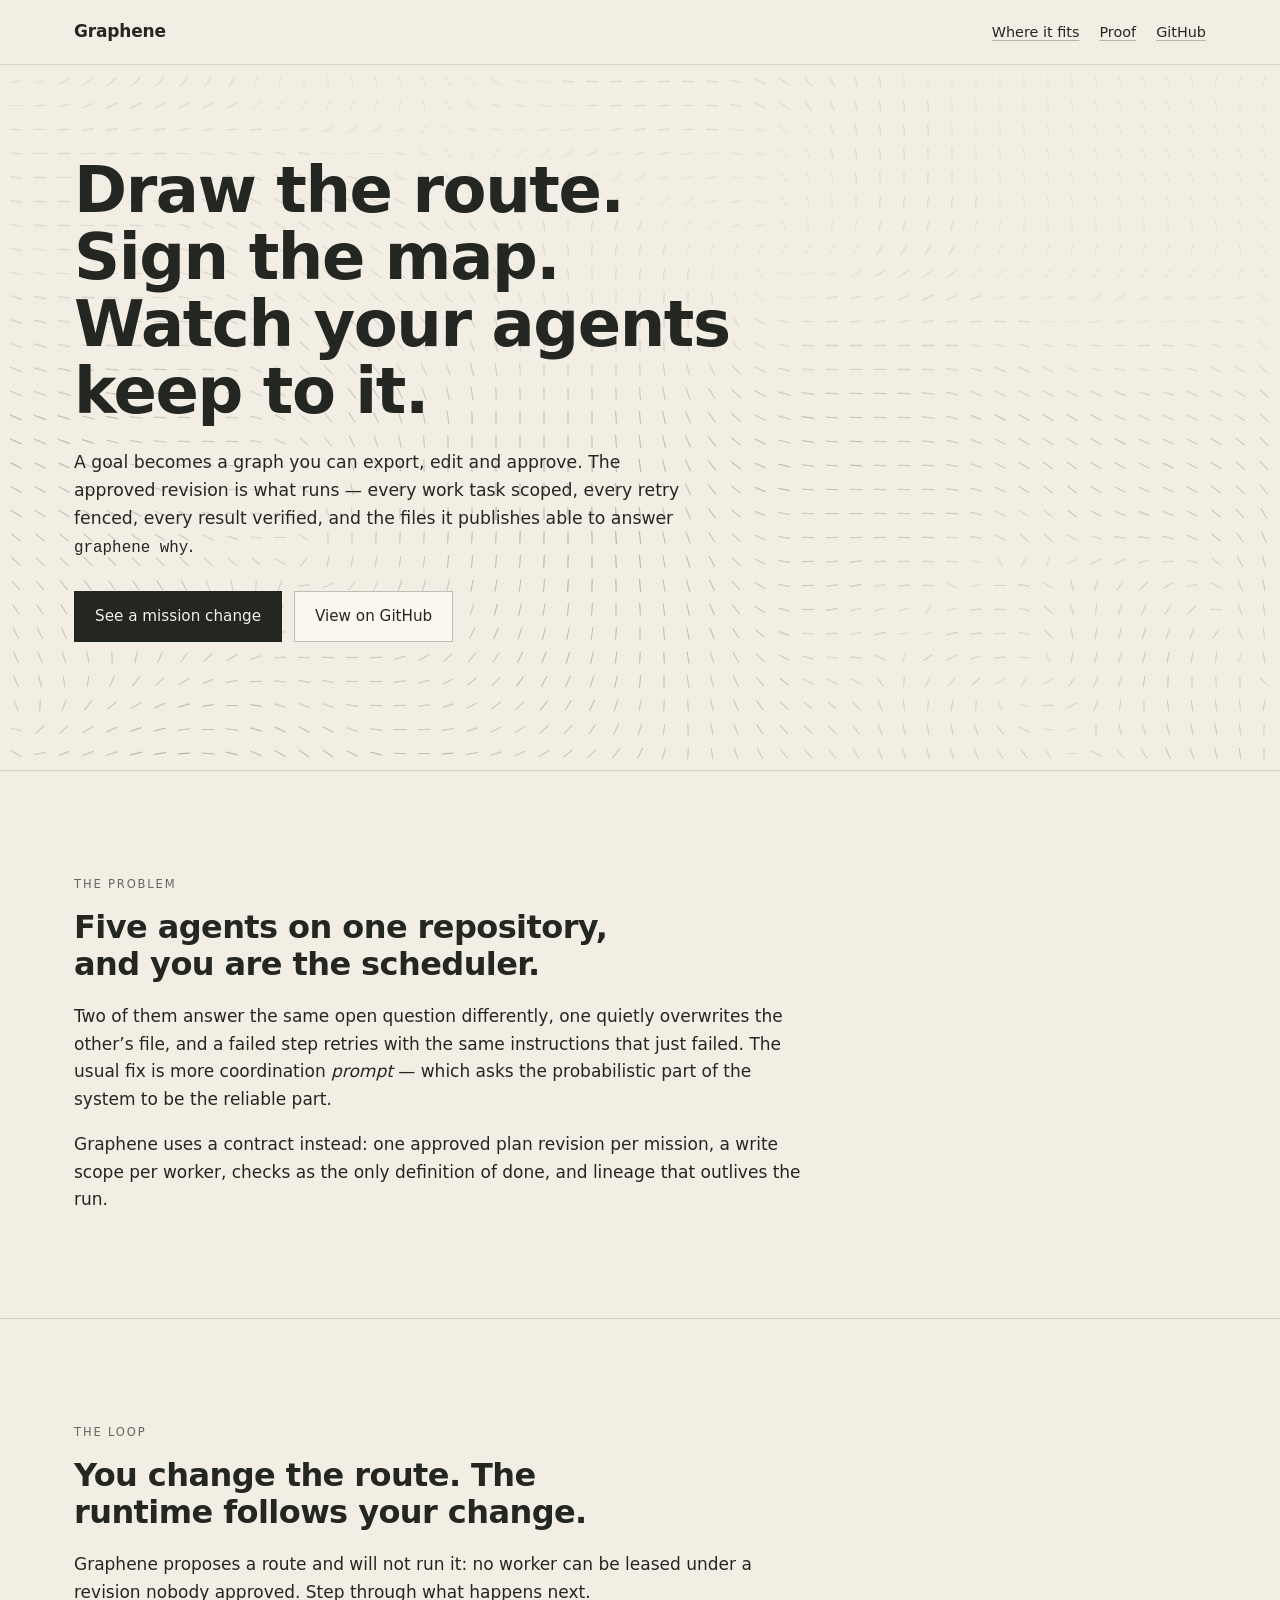
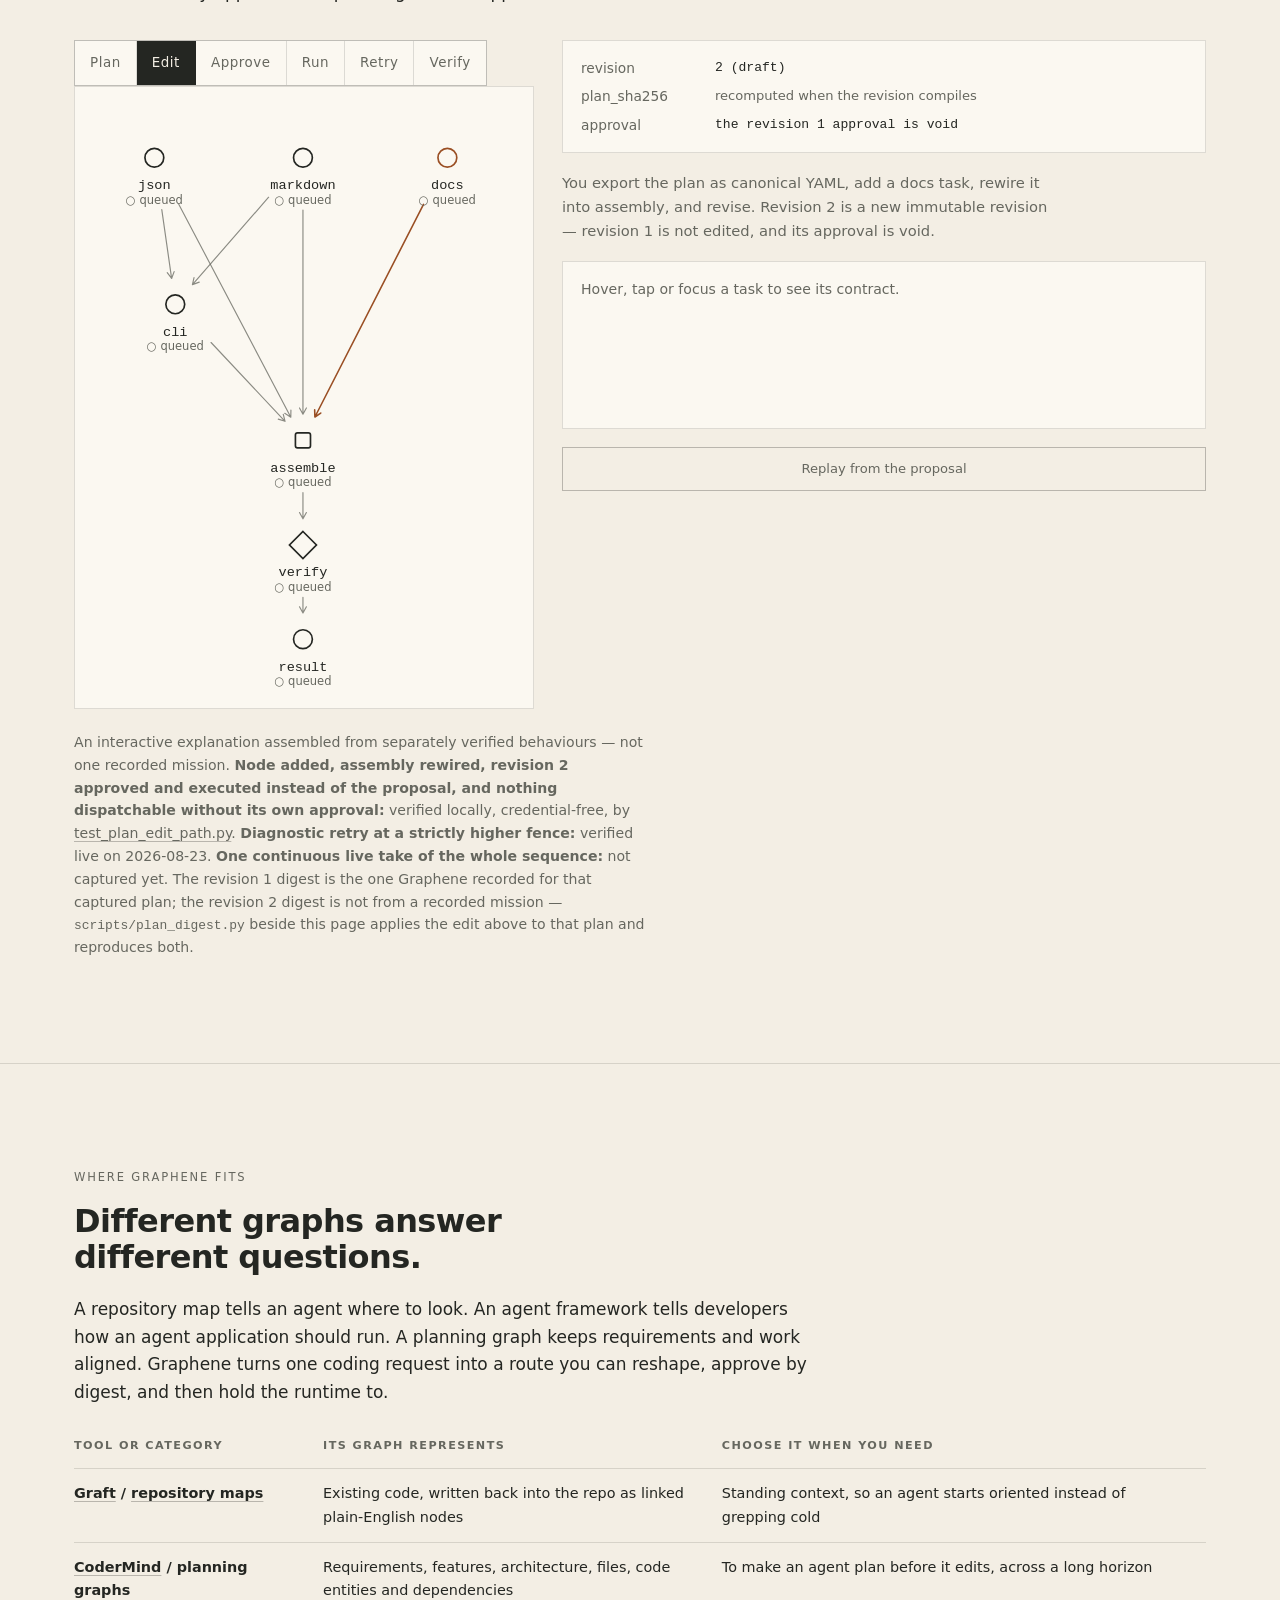
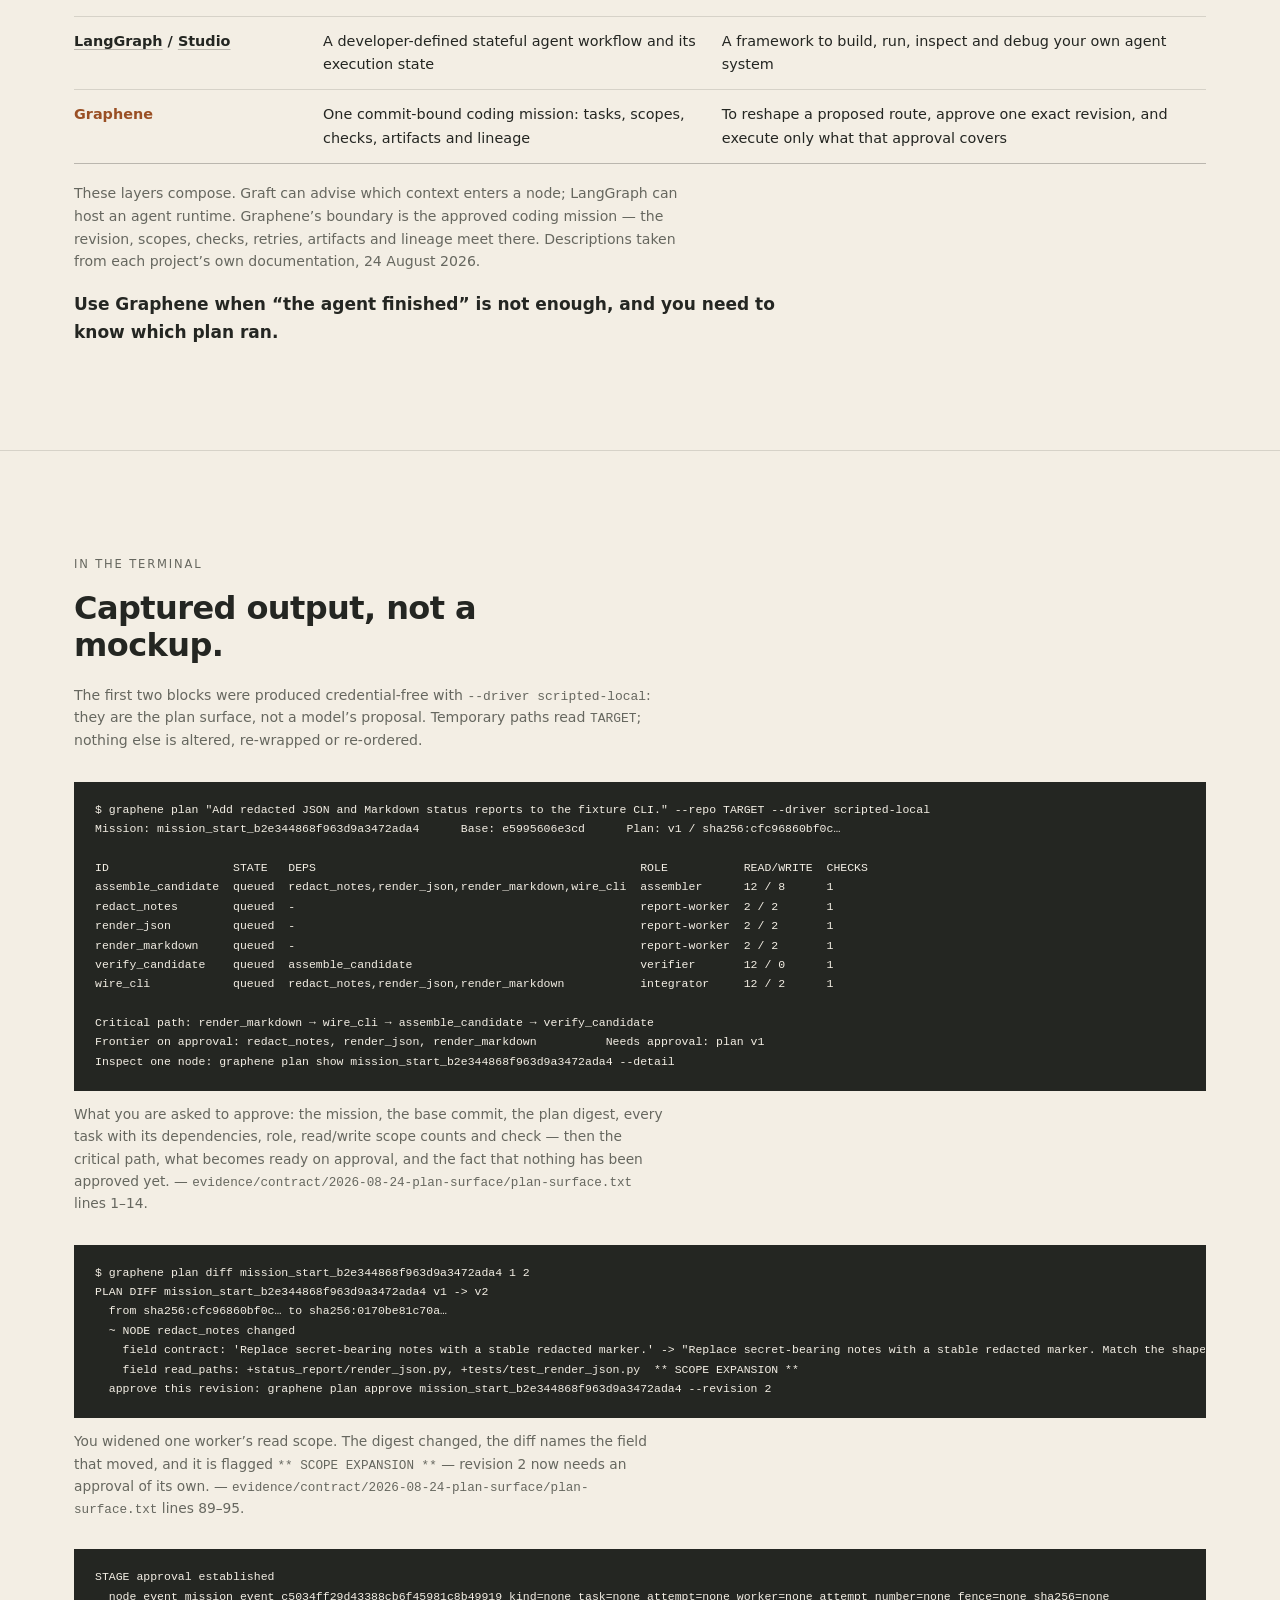
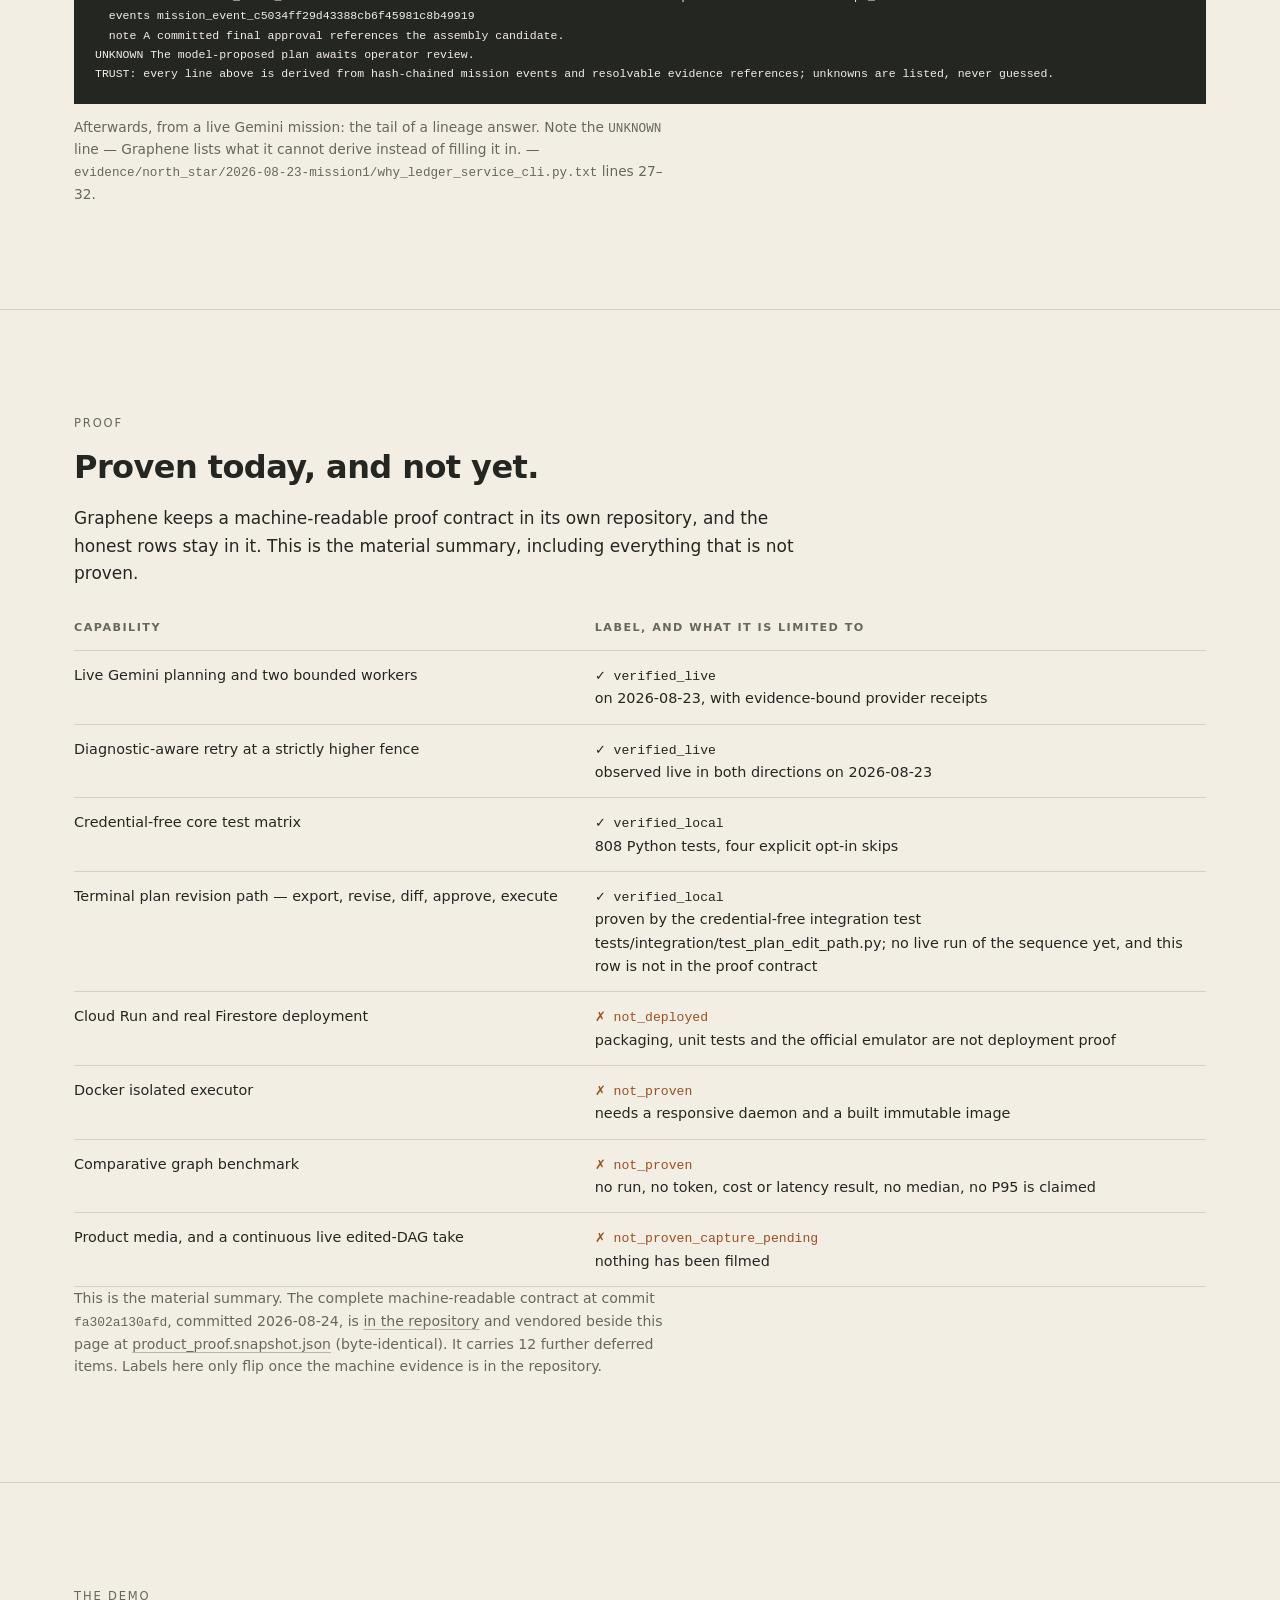
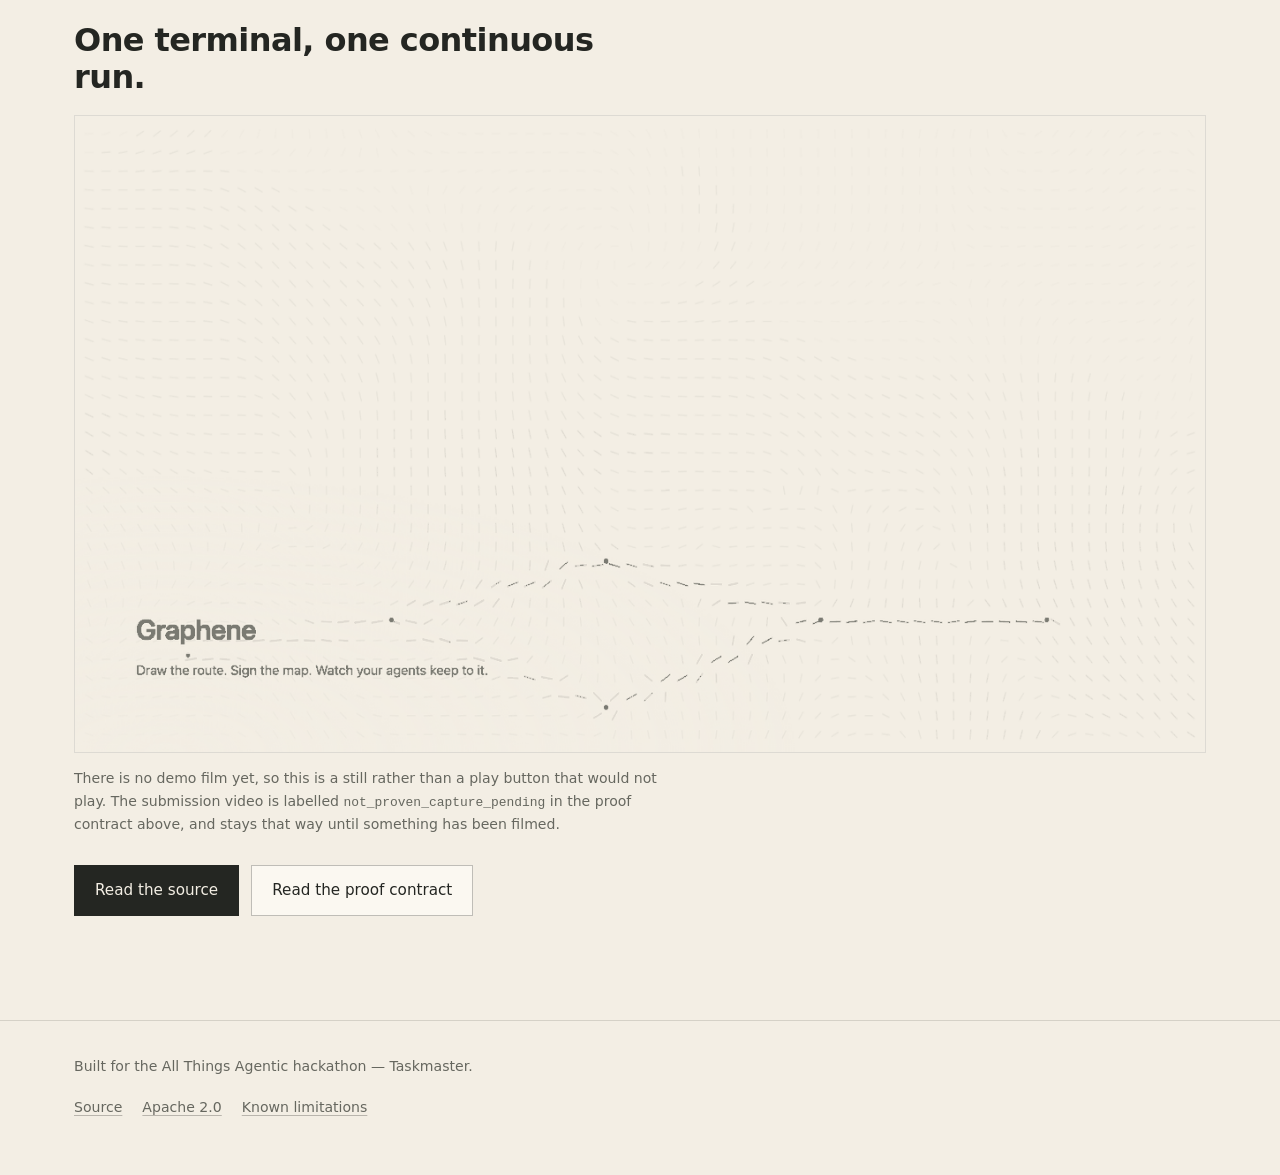
==== index.html @ 5a6a7b19 "six claims narrowed after the adversarial pass on the final copy Each claim on the page and in the r" ====
<!doctype html>
<html lang="en">
<head>
<meta charset="utf-8">
<meta name="viewport" content="width=device-width, initial-scale=1">
<title>Graphene — draw the route, sign the map</title>
<meta name="description" content="Graphene turns one coding request into a route you can export, edit and approve. The approved revision is what runs.">
<meta name="theme-color" content="#f3eee4">
<link rel="canonical" href="https://alex-lop.github.io/graphene-site/">
<meta property="og:type" content="website">
<meta property="og:url" content="https://alex-lop.github.io/graphene-site/">
<meta property="og:title" content="Graphene — draw the route, sign the map">
<meta property="og:description" content="Graphene turns one coding request into a route you can export, edit and approve. The approved revision is what runs.">
<meta property="og:image" content="https://alex-lop.github.io/graphene-site/assets/og.png">
<meta name="twitter:card" content="summary_large_image">
<meta name="twitter:title" content="Graphene — draw the route, sign the map">
<meta name="twitter:description" content="Graphene turns one coding request into a route you can export, edit and approve. The approved revision is what runs.">
<meta name="twitter:image" content="https://alex-lop.github.io/graphene-site/assets/og.png">
<link rel="icon" href="assets/favicon.svg" type="image/svg+xml">
<link rel="alternate icon" href="assets/favicon.png" sizes="32x32">
<link rel="stylesheet" href="assets/site.css">
<script>document.documentElement.className = "js";</script>
</head>
<body>
<a class="skip" href="#main">Skip to content</a>

<nav class="nav">
  <div class="wrap">
  <b>Graphene</b>
  <ul>
    <li><a href="#fits">Where it fits</a></li>
    <li><a href="#proof">Proof</a></li>
    <li><a href="https://github.com/Alex-lop/Graphene">GitHub</a></li>
  </ul>
  </div>
</nav>

<main id="main">

<header class="hero">
  <canvas data-field aria-hidden="true"></canvas>
  <div class="wrap">
    <h1>Draw the route. Sign the map. Watch your agents keep to it.</h1>
    <p class="lede">A goal becomes a graph you can export, edit and approve. The approved
      revision is what runs &mdash; every work task scoped, every retry fenced, every result
      verified, and the files it publishes able to answer <code>graphene why</code>.</p>
    <p class="actions">
      <a class="btn btn-go" href="#loop">See a mission change</a>
      <a class="btn" href="https://github.com/Alex-lop/Graphene">View on GitHub</a>
    </p>
  </div>
</header>

<section id="why">
  <div class="wrap">
    <p class="eyebrow">The problem</p>
    <h2>Five agents on one repository, and you are the scheduler.</h2>
    <p>Two of them answer the same open question differently, one quietly overwrites the
      other&rsquo;s file, and a failed step retries with the same instructions that just failed.
      The usual fix is more coordination <em>prompt</em> &mdash; which asks the probabilistic part
      of the system to be the reliable part.</p>
    <p>Graphene uses a contract instead: one approved plan revision per mission, a write scope
      per worker, checks as the only definition of done, and lineage that outlives the run.</p>
  </div>
</section>

<section id="loop">
  <div class="wrap">
    <p class="eyebrow">The loop</p>
    <h2>You change the route. The runtime follows your change.</h2>
    <p>Graphene proposes a route and will not run it: no worker can be leased under a revision
      nobody approved. Step through what happens next.</p>

    <div class="mission" data-mission>
      <div>
        <div class="mg-stages" data-stages role="group" aria-label="Mission stages, use left and right arrow keys"></div>
        <div class="mg-frame">
<svg class="mgraph" viewBox="0 0 430 578" role="img" aria-labelledby="mg-t mg-d">
<title id="mg-t">A mission plan as a directed graph, at revision 2</title>
<desc id="mg-d">Three parallel work tasks &#8212; a JSON renderer, a Markdown renderer, and a documentation task the user added &#8212; feed a CLI integration task and an assembly task. Assembly feeds verification, which feeds the isolated result commit. Each node shows its status; the documentation task and its edge into assembly are the user&#8217;s edit, which produced revision 2.</desc>
<g class="mg-edges">
<path class="mg-edge" data-from="task-json-renderer" data-to="task-cli-integration" style="--len:78" d="M 79.1 109.5 L 88.5 175.3 M 84.3 169.8 L 88.5 175.3 L 90.9 168.8"/>
<path class="mg-edge" data-from="task-markdown-renderer" data-to="task-cli-integration" style="--len:123" d="M 181.2 97.7 L 108.4 181.2 M 109.9 174.5 L 108.4 181.2 L 114.9 178.8"/>
<path class="mg-edge" data-from="task-json-renderer" data-to="assemble" style="--len:242" d="M 95.3 104.3 L 202.4 307.9 M 196.6 304.1 L 202.4 307.9 L 202.5 301.0"/>
<path class="mg-edge" data-from="task-markdown-renderer" data-to="assemble" style="--len:207" d="M 214.0 110.0 L 214.0 305.0 M 210.7 299.0 L 214.0 305.0 L 217.3 299.0"/>
<path class="mg-edge" data-from="task-cli-integration" data-to="assemble" style="--len:115" d="M 126.2 236.5 L 196.9 311.8 M 190.4 309.7 L 196.9 311.8 L 195.2 305.1"/>
<path class="mg-edge mg-added" data-from="task-docs" data-to="assemble" style="--len:240" d="M 329.2 104.5 L 225.4 307.7 M 225.2 300.9 L 225.4 307.7 L 231.0 303.9"/>
<path class="mg-edge" data-from="assemble" data-to="verify" style="--len:37" d="M 214.0 380.0 L 214.0 405.0 M 210.7 399.0 L 214.0 405.0 L 217.3 399.0"/>
<path class="mg-edge" data-from="verify" data-to="result" style="--len:27" d="M 214.0 480.0 L 214.0 495.0 M 210.7 489.0 L 214.0 495.0 L 217.3 489.0"/>
</g>
<g class="mg-nodes">
<g class="mg-node mg-work" data-node="task-json-renderer" data-state="accepted" tabindex="0" role="button" aria-label="task-json-renderer, accepted" data-x="72" data-y="60"><title>task-json-renderer, accepted</title><g class="mg-hit"><circle cx="72" cy="60" r="24" fill="transparent"/></g><g class="mg-mark"><circle cx="72.0" cy="60.0" r="9"/></g><text class="mg-lbl" x="72" y="90" text-anchor="middle">json</text><text class="mg-state" x="72" y="104" text-anchor="middle">✓ accepted</text></g>
<g class="mg-node mg-work" data-node="task-markdown-renderer" data-state="accepted" tabindex="0" role="button" aria-label="task-markdown-renderer, accepted" data-x="214" data-y="60"><title>task-markdown-renderer, accepted</title><g class="mg-hit"><circle cx="214" cy="60" r="24" fill="transparent"/></g><g class="mg-mark"><circle cx="214.0" cy="60.0" r="9"/></g><text class="mg-lbl" x="214" y="90" text-anchor="middle">markdown</text><text class="mg-state" x="214" y="104" text-anchor="middle">✓ accepted</text></g>
<g class="mg-node mg-work mg-added" data-node="task-docs" data-state="accepted" tabindex="0" role="button" aria-label="task-docs, accepted" data-x="352" data-y="60"><title>task-docs, accepted</title><g class="mg-hit"><circle cx="352" cy="60" r="24" fill="transparent"/></g><g class="mg-mark"><circle cx="352.0" cy="60.0" r="9"/></g><text class="mg-lbl" x="352" y="90" text-anchor="middle">docs</text><text class="mg-state" x="352" y="104" text-anchor="middle">✓ accepted</text></g>
<g class="mg-node mg-work" data-node="task-cli-integration" data-state="accepted" tabindex="0" role="button" aria-label="task-cli-integration, accepted" data-x="92" data-y="200"><title>task-cli-integration, accepted</title><g class="mg-hit"><circle cx="92" cy="200" r="24" fill="transparent"/></g><g class="mg-mark"><circle cx="92.0" cy="200.0" r="9"/></g><text class="mg-lbl" x="92" y="230" text-anchor="middle">cli</text><text class="mg-state" x="92" y="244" text-anchor="middle">✓ accepted</text></g>
<g class="mg-node mg-assembly" data-node="assemble" data-state="accepted" tabindex="0" role="button" aria-label="assemble, accepted" data-x="214" data-y="330"><title>assemble, accepted</title><g class="mg-hit"><circle cx="214" cy="330" r="24" fill="transparent"/></g><g class="mg-mark"><rect x="206.8" y="322.8" width="14.4" height="14.4" rx="2"/></g><text class="mg-lbl" x="214" y="360" text-anchor="middle">assemble</text><text class="mg-state" x="214" y="374" text-anchor="middle">✓ accepted</text></g>
<g class="mg-node mg-verification" data-node="verify" data-state="accepted" tabindex="0" role="button" aria-label="verify, accepted" data-x="214" data-y="430"><title>verify, accepted</title><g class="mg-hit"><circle cx="214" cy="430" r="24" fill="transparent"/></g><g class="mg-mark"><path d="M 214.0 417.1 L 226.9 430.0 L 214.0 442.9 L 201.1 430.0 Z"/></g><text class="mg-lbl" x="214" y="460" text-anchor="middle">verify</text><text class="mg-state" x="214" y="474" text-anchor="middle">✓ accepted</text></g>
<g class="mg-node mg-result" data-node="result" data-state="committed" tabindex="0" role="button" aria-label="result, committed" data-x="214" data-y="520"><title>result, committed</title><g class="mg-hit"><circle cx="214" cy="520" r="24" fill="transparent"/></g><g class="mg-mark"><circle cx="214.0" cy="520.0" r="9"/></g><text class="mg-lbl" x="214" y="550" text-anchor="middle">result</text><text class="mg-state" x="214" y="564" text-anchor="middle">✓ committed</text></g>
</g></svg>
        </div>
      </div>
      <div class="mg-side">
        <div class="mg-read" data-readout>
          <dl>
            <dt>revision</dt><dd data-rev>2</dd>
            <dt>plan_sha256</dt><dd data-digest class="is-v2">4657377bb718c385427be0ddda84a4f62f9b679a8ebb0b93b859b626086059f2</dd>
            <dt>approval</dt><dd data-approval>event records revision 2, plan_sha256 and base_sha</dd>
          </dl>
        </div>
        <p class="mg-note" data-note>Assembly consumes only accepted work, verification runs the
          one allowed check, and the result is an isolated commit &mdash; nothing is pushed. A file
          published against a task&rsquo;s declared write paths can then name the attempt, worker
          and fence behind it.</p>
        <div data-inspector><p class="mg-hint">Hover, tap or focus a task to see its contract.</p></div>
        <button type="button" class="mg-replay" data-replay>Replay from the proposal</button>
      </div>
    </div>

    <p class="small muted" style="margin-top:22px;max-width:64ch">
      An interactive explanation assembled from separately verified behaviours &mdash; not one
      recorded mission. <b>Node added, assembly rewired, revision&nbsp;2 approved and executed
      instead of the proposal, and nothing dispatchable without its own approval:</b>
      verified locally, credential-free, by
      <a href="https://github.com/Alex-lop/Graphene/blob/main/tests/integration/test_plan_edit_path.py">test_plan_edit_path.py</a>.
      <b>Diagnostic retry at a strictly higher fence:</b> verified live on 2026-08-23.
      <b>One continuous live take of the whole sequence:</b> not captured yet.
      The revision&nbsp;1 digest is the one Graphene recorded for that captured plan; the
      revision&nbsp;2 digest is not from a recorded mission &mdash;
      <code>scripts/plan_digest.py</code> beside this page applies the edit above to that plan
      and reproduces both.</p>
  </div>
</section>

<section id="fits">
  <div class="wrap">
    <p class="eyebrow">Where Graphene fits</p>
    <h2>Different graphs answer different questions.</h2>
    <p>A repository map tells an agent where to look. An agent framework tells developers how an
      agent application should run. A planning graph keeps requirements and work aligned.
      Graphene turns one coding request into a route you can reshape, approve by digest, and then
      hold the runtime to.</p>

    <table class="compare">
      <thead><tr><th scope="col">Tool or category</th><th scope="col">Its graph represents</th><th scope="col">Choose it when you need</th></tr></thead>
      <tbody>
        <tr>
          <td><a href="https://github.com/NanoNets/Graft/blob/main/README.md">Graft</a> /
              <a href="https://aider.chat/docs/repomap.html">repository maps</a></td>
          <td data-th="Its graph represents">Existing code, written back into the repo as linked plain-English nodes</td>
          <td data-th="Choose it when you need">Standing context, so an agent starts oriented instead of grepping cold</td>
        </tr>
        <tr>
          <td><a href="https://github.com/microsoft/RPG-ZeroRepo/blob/main/CoderMind/README.md">CoderMind</a> / planning graphs</td>
          <td data-th="Its graph represents">Requirements, features, architecture, files, code entities and dependencies</td>
          <td data-th="Choose it when you need">To make an agent plan before it edits, across a long horizon</td>
        </tr>
        <tr>
          <td><a href="https://docs.langchain.com/oss/python/langgraph/overview">LangGraph</a> /
              <a href="https://docs.langchain.com/langsmith/studio">Studio</a></td>
          <td data-th="Its graph represents">A developer-defined stateful agent workflow and its execution state</td>
          <td data-th="Choose it when you need">A framework to build, run, inspect and debug your own agent system</td>
        </tr>
        <tr class="is-us">
          <td>Graphene</td>
          <td data-th="Its graph represents">One commit-bound coding mission: tasks, scopes, checks, artifacts and lineage</td>
          <td data-th="Choose it when you need">To reshape a proposed route, approve one exact revision, and execute only what that approval covers</td>
        </tr>
      </tbody>
    </table>

    <p class="small muted" style="margin-top:18px">These layers compose. Graft can advise which
      context enters a node; LangGraph can host an agent runtime. Graphene&rsquo;s boundary is the
      approved coding mission &mdash; the revision, scopes, checks, retries, artifacts and lineage
      meet there. Descriptions taken from each project&rsquo;s own documentation, 24&nbsp;August&nbsp;2026.</p>
    <p><b>Use Graphene when &ldquo;the agent finished&rdquo; is not enough, and you need to know
      which plan ran.</b></p>
  </div>
</section>

<section id="terminal">
  <div class="wrap">
    <p class="eyebrow">In the terminal</p>
    <h2>Captured output, not a mockup.</h2>
    <p class="small muted">The first two blocks were produced credential-free with
      <code>--driver scripted-local</code>: they are the plan surface, not a model&rsquo;s
      proposal. Temporary paths read <code>TARGET</code>; nothing else is altered, re-wrapped
      or re-ordered.</p>
<!--TERMINAL-->
    <figure>
      <!-- graphene plan &quot;&lt;goal&gt;&quot; --repo TARGET --driver scripted-local
           captured in Alex-lop/Graphene at fa302a130afd58340d4f0c3d95565f60db2f531a
           evidence/contract/2026-08-24-plan-surface/plan-surface.txt lines 1-14, verbatim -->
      <pre><code>$ graphene plan &quot;Add redacted JSON and Markdown status reports to the fixture CLI.&quot; --repo TARGET --driver scripted-local
Mission: mission_start_b2e344868f963d9a3472ada4      Base: e5995606e3cd      Plan: v1 / sha256:cfc96860bf0c…

ID                  STATE   DEPS                                               ROLE           READ/WRITE  CHECKS
assemble_candidate  queued  redact_notes,render_json,render_markdown,wire_cli  assembler      12 / 8      1
redact_notes        queued  -                                                  report-worker  2 / 2       1
render_json         queued  -                                                  report-worker  2 / 2       1
render_markdown     queued  -                                                  report-worker  2 / 2       1
verify_candidate    queued  assemble_candidate                                 verifier       12 / 0      1
wire_cli            queued  redact_notes,render_json,render_markdown           integrator     12 / 2      1

Critical path: render_markdown → wire_cli → assemble_candidate → verify_candidate
Frontier on approval: redact_notes, render_json, render_markdown          Needs approval: plan v1
Inspect one node: graphene plan show mission_start_b2e344868f963d9a3472ada4 --detail</code></pre>
      <figcaption>What you are asked to approve: the mission, the base commit, the plan digest, every task with its dependencies, role, read/write scope counts and check &mdash; then the critical path, what becomes ready on approval, and the fact that nothing has been approved yet. <span class="muted">&mdash; <code>evidence/contract/2026-08-24-plan-surface/plan-surface.txt</code> lines&nbsp;1&ndash;14.</span></figcaption>
    </figure>
    <figure>
      <!-- graphene plan diff MISSION_ID 1 2
           captured in Alex-lop/Graphene at fa302a130afd58340d4f0c3d95565f60db2f531a
           evidence/contract/2026-08-24-plan-surface/plan-surface.txt lines 89-95, verbatim -->
      <pre><code>$ graphene plan diff mission_start_b2e344868f963d9a3472ada4 1 2
PLAN DIFF mission_start_b2e344868f963d9a3472ada4 v1 -&gt; v2
  from sha256:cfc96860bf0c… to sha256:0170be81c70a…
  ~ NODE redact_notes changed
    field contract: &#x27;Replace secret-bearing notes with a stable redacted marker.&#x27; -&gt; &quot;Replace secret-bearing notes with a stable redacted marker. Match the shape of render_json&#x27;s output.&quot;
    field read_paths: +status_report/render_json.py, +tests/test_render_json.py  ** SCOPE EXPANSION **
  approve this revision: graphene plan approve mission_start_b2e344868f963d9a3472ada4 --revision 2</code></pre>
      <figcaption>You widened one worker&rsquo;s read scope. The digest changed, the diff names the field that moved, and it is flagged <code>** SCOPE EXPANSION **</code> &mdash; revision 2 now needs an approval of its own. <span class="muted">&mdash; <code>evidence/contract/2026-08-24-plan-surface/plan-surface.txt</code> lines&nbsp;89&ndash;95.</span></figcaption>
    </figure>
    <figure>
      <!-- graphene why ledger_service/cli.py --mission mission_start_5291caad50a8ee7a222a9221
           captured in Alex-lop/Graphene at fa302a130afd58340d4f0c3d95565f60db2f531a
           evidence/north_star/2026-08-23-mission1/why_ledger_service_cli.py.txt lines 27-32, verbatim -->
      <pre><code>STAGE approval established
  node event mission_event_c5034ff29d43388cb6f45981c8b49919 kind=none task=none attempt=none worker=none attempt_number=none fence=none sha256=none
  events mission_event_c5034ff29d43388cb6f45981c8b49919
  note A committed final approval references the assembly candidate.
UNKNOWN The model-proposed plan awaits operator review.
TRUST: every line above is derived from hash-chained mission events and resolvable evidence references; unknowns are listed, never guessed.</code></pre>
      <figcaption>Afterwards, from a live Gemini mission: the tail of a lineage answer. Note the <code>UNKNOWN</code> line &mdash; Graphene lists what it cannot derive instead of filling it in. <span class="muted">&mdash; <code>evidence/north_star/2026-08-23-mission1/why_ledger_service_cli.py.txt</code> lines&nbsp;27&ndash;32.</span></figcaption>
    </figure>
    <div class="term-cap">

    </div>
<!--/TERMINAL-->
  </div>
</section>

<section id="proof">
  <div class="wrap">
    <p class="eyebrow">Proof</p>
    <h2>Proven today, and not yet.</h2>
    <p>Graphene keeps a machine-readable proof contract in its own repository, and the honest
      rows stay in it. This is the material summary, including everything that is not proven.</p>
<!--PROOF-->
    <table class="proof">
      <thead><tr><th scope="col">Capability</th><th scope="col">Label, and what it is limited to</th></tr></thead>
      <tbody>
        <tr><td>Live Gemini planning and two bounded workers</td><td><span class="label yes">verified_live</span><br>on 2026-08-23, with evidence-bound provider receipts</td></tr>
        <tr><td>Diagnostic-aware retry at a strictly higher fence</td><td><span class="label yes">verified_live</span><br>observed live in both directions on 2026-08-23</td></tr>
        <tr><td>Credential-free core test matrix</td><td><span class="label yes">verified_local</span><br>808 Python tests, four explicit opt-in skips</td></tr>
        <tr><td>Terminal plan revision path — export, revise, diff, approve, execute</td><td><span class="label yes">verified_local</span><br>proven by the credential-free integration test tests/integration/test_plan_edit_path.py; no live run of the sequence yet, and this row is not in the proof contract</td></tr>
        <tr><td>Cloud Run and real Firestore deployment</td><td><span class="label no">not_deployed</span><br>packaging, unit tests and the official emulator are not deployment proof</td></tr>
        <tr><td>Docker isolated executor</td><td><span class="label no">not_proven</span><br>needs a responsive daemon and a built immutable image</td></tr>
        <tr><td>Comparative graph benchmark</td><td><span class="label no">not_proven</span><br>no run, no token, cost or latency result, no median, no P95 is claimed</td></tr>
        <tr><td>Product media, and a continuous live edited-DAG take</td><td><span class="label no">not_proven_capture_pending</span><br>nothing has been filmed</td></tr>
      </tbody>
    </table>
    <p class="small muted">This is the material summary. The complete machine-readable contract at commit <code>fa302a130afd</code>, committed 2026-08-24, is <a href="https://github.com/Alex-lop/Graphene/blob/main/contracts/product_proof.json">in the repository</a> and vendored beside this page at <a href="assets/product_proof.snapshot.json">product_proof.snapshot.json</a> (byte-identical). It carries 12 further deferred items. Labels here only flip once the machine evidence is in the repository.</p>
<!--/PROOF-->
  </div>
</section>

<section id="demo">
  <div class="wrap">
    <p class="eyebrow">The demo</p>
    <h2>One terminal, one continuous run.</h2>
<!--DEMOSLOT-->
    <div class="slot">
      <img src="assets/poster.png" width="1280" height="720"
           alt="A still of the hero field, resolved into a six-node mission graph.">
    </div>
    <p class="small muted" style="margin-top:14px">There is no demo film yet, so this is a
      still rather than a play button that would not play. The submission video is labelled
      <code>not_proven_capture_pending</code> in the proof contract above, and stays that way
      until something has been filmed.</p>
<!--/DEMOSLOT-->
    <p class="actions" style="margin-top:30px">
      <a class="btn btn-go" href="https://github.com/Alex-lop/Graphene">Read the source</a>
      <a class="btn" href="https://github.com/Alex-lop/Graphene/blob/main/contracts/product_proof.json">Read the proof contract</a>
    </p>
  </div>
</section>

</main>

<footer>
  <div class="wrap">
    <p>Built for the All Things Agentic hackathon &mdash; Taskmaster.</p>
    <ul>
      <li><a href="https://github.com/Alex-lop/Graphene">Source</a></li>
      <li><a href="https://github.com/Alex-lop/Graphene/blob/main/LICENSE">Apache&nbsp;2.0</a></li>
      <li><a href="https://github.com/Alex-lop/Graphene/blob/main/docs/KNOWN_LIMITATIONS.md">Known limitations</a></li>
    </ul>
  </div>
</footer>

<script src="assets/field.js" defer></script>
<script src="assets/mission.js" defer></script>
</body>
</html>
---- assets/site.css ----
@import url("design-tokens.css");

*, *::before, *::after { box-sizing: border-box; }
html { -webkit-text-size-adjust: 100%; }
body {
  margin: 0; background: var(--bg); color: var(--ink);
  font: 400 17px/1.62 var(--font-sans);
  -webkit-font-smoothing: antialiased; overflow-x: hidden;
}
img, svg, video { max-width: 100%; }

a { color: inherit; text-decoration-color: var(--hairline-strong); text-underline-offset: 3px; }
a:hover { color: var(--accent); text-decoration-color: currentColor; }
:focus-visible { outline: 2px solid var(--accent); outline-offset: 3px; border-radius: 2px; }

.skip { position: absolute; left: -9999px; top: 0; z-index: 9;
  background: var(--bg-raised); padding: 10px 16px; border: 1px solid var(--hairline); }
.skip:focus { left: 12px; top: 12px; }

/* One container, one left edge. Prose is capped per element. */
.wrap { max-width: 1180px; margin: 0 auto; padding: 0 var(--pad-x); }
p, figcaption, ul.deferred { max-width: var(--measure); }

/* ---- nav ---------------------------------------------------------- */
.nav { border-bottom: 1px solid var(--hairline); position: relative; z-index: 2; }
.nav > div { display: flex; align-items: baseline; justify-content: space-between; gap: 24px; padding-block: 18px; }
.nav b { font-weight: 600; letter-spacing: -.01em; }
.nav ul { display: flex; gap: 20px; margin: 0; padding: 0; list-style: none; font-size: .9rem; }

/* ---- hero --------------------------------------------------------- */
.hero { position: relative; min-height: min(72vh, 780px); }
.hero canvas { position: absolute; inset: 0; width: 100%; height: 100%; display: block; }
.hero .wrap { position: relative; z-index: 1; padding-block: 92px 128px; }
h1 { font-size: clamp(2.3rem, 6vw, 4rem); line-height: 1.05; letter-spacing: -.022em;
     font-weight: 600; margin: 0 0 24px; max-width: 15ch; }
.lede { font-size: 1.08rem; margin: 0 0 30px; max-width: 56ch; }
.actions { display: flex; flex-wrap: wrap; gap: 12px; }
.btn { display: inline-block; padding: 12px 20px; min-height: 44px; font-size: .95rem;
  border: 1px solid var(--hairline-strong); background: var(--bg-raised); text-decoration: none; }
.btn:hover { border-color: var(--accent); }
.btn-go { background: var(--ink); color: var(--bg); border-color: var(--ink); }
.btn-go:hover { background: var(--accent); border-color: var(--accent); color: var(--bg); }

/* ---- sections ----------------------------------------------------- */
main section { padding-block: var(--gap-section); border-top: 1px solid var(--hairline); }
.eyebrow { font-size: .72rem; letter-spacing: .16em; text-transform: uppercase;
  color: var(--ink-muted); margin: 0 0 16px; }
h2 { font-size: clamp(1.55rem, 3vw, 2rem); line-height: 1.15; letter-spacing: -.018em;
  font-weight: 600; margin: 0 0 20px; max-width: 24ch; }
p { margin: 0 0 18px; } p:last-child { margin-bottom: 0; }
.muted { color: var(--ink-muted); } .small { font-size: .88rem; }
code { font: 400 .92em/1.4 var(--font-mono); }

/* ---- the mission replay ------------------------------------------- */
.mission { margin-top: 34px; display: grid; gap: 28px; }
@media (min-width: 900px) { .mission { grid-template-columns: minmax(360px, 460px) 1fr; align-items: start; } }

/* the stage controls exist only if the script that drives them does */
.mg-stages { display: none; }
.js .mg-stages { display: flex; flex-wrap: wrap; gap: 0; border: 1px solid var(--hairline-strong);
  background: var(--bg-raised); width: fit-content; max-width: 100%; }
.mg-stages button {
  appearance: none; border: 0; border-right: 1px solid var(--hairline);
  background: transparent; color: var(--ink-muted); font: 500 .84rem/1 var(--font-sans);
  letter-spacing: .04em; padding: 13px 15px; min-height: 44px; cursor: pointer;
}
.mg-stages button:last-child { border-right: 0; }
.mg-stages button:hover { color: var(--ink); }
.mg-stages button.is-on { background: var(--ink); color: var(--bg); }

.mg-frame { border: 1px solid var(--hairline); background: var(--bg-raised); padding: 8px 4px; }
.mgraph { display: block; width: 100%; height: auto; }

.mg-edge { fill: none; stroke: var(--ink-muted); stroke-width: 1.1;
  stroke-linecap: round; stroke-linejoin: round; opacity: .75; }
.mg-edge.mg-added { stroke: var(--accent); stroke-width: 1.5; opacity: 1; }
.mg-node .mg-mark > * { fill: var(--bg-raised); stroke: var(--ink); stroke-width: 1.6; }
.mg-node.mg-added .mg-mark > * { stroke: var(--accent); }
.mg-lbl { fill: var(--ink); font: 500 13px/1 var(--font-mono); }
.mg-state { fill: var(--ink-muted); font: 400 11px/1 var(--font-sans); }
.mg-node { cursor: pointer; }
.mg-node:focus { outline: none; }
.mg-node:focus-visible .mg-mark > * { stroke: var(--accent); stroke-width: 2.4; }

.mg-node[data-state="running"] .mg-mark > * { stroke-dasharray: 3 2.5; }
.mg-node[data-state="retrying"] .mg-mark > * { stroke: var(--accent); }
.mg-node[data-state="accepted"] .mg-mark > *, .mg-node[data-state="committed"] .mg-mark > * { fill: var(--ink); }
.mg-node[data-state="accepted"].mg-added .mg-mark > * { fill: var(--accent); stroke: var(--accent); }

/* stage changes and reveal */
.mg-node, .mg-edge { transition: opacity 420ms ease, stroke 420ms ease, fill 420ms ease; }
.mg-node.is-out, .mg-edge.is-out { opacity: 0; pointer-events: none; }
.mgraph.is-focused .mg-node:not(.is-lit) { opacity: .34; }
.mgraph.is-focused .mg-edge:not(.is-lit) { opacity: .18; }
.mg-node.is-self .mg-mark > * { stroke-width: 2.6; }

/* inspector */
.mg-side { display: grid; gap: 18px; align-content: start; }
.mg-read { border: 1px solid var(--hairline); background: var(--bg-raised); padding: 16px 18px; }
.mg-read dl { display: grid; grid-template-columns: 7.5rem 1fr; gap: 6px 14px; margin: 0; font-size: .86rem; }
.mg-read dt { color: var(--ink-muted); }
.mg-read dd { margin: 0; font-family: var(--font-mono); font-size: .95em; overflow-wrap: anywhere; }
.mg-read dd.is-pending { font-family: var(--font-sans); color: var(--ink-muted); }
.mg-read dd.is-v2 { color: var(--accent); }
.mg-note { margin: 0; font-size: .92rem; color: var(--ink-muted); max-width: 52ch; min-height: 4.4em; }
[data-inspector] { border: 1px solid var(--hairline); background: var(--bg-raised); padding: 16px 18px; min-height: 168px; }
.mg-hint { color: var(--ink-muted); font-size: .88rem; margin: 0; }
.mg-fields { display: grid; grid-template-columns: 7rem 1fr; gap: 6px 14px; margin: 0; font-size: .86rem; }
.mg-fields dt { color: var(--ink-muted); }
.mg-fields dd { margin: 0; font-family: var(--font-mono); font-size: .95em; overflow-wrap: anywhere; }
.mg-added-note { margin: 12px 0 0; font-size: .84rem; color: var(--accent); }
.mg-replay { display: none; }
.js .mg-replay { display: inline-block; appearance: none; border: 1px solid var(--hairline-strong); background: transparent;
  color: var(--ink-muted); font: 400 .82rem/1 var(--font-sans); padding: 11px 14px; min-height: 44px; cursor: pointer; }
.mg-replay:hover { color: var(--ink); border-color: var(--accent); }

/* ---- comparison --------------------------------------------------- */
table { border-collapse: collapse; width: 100%; font-size: .9rem; }
th, td { text-align: left; padding: 13px 16px 13px 0; border-bottom: 1px solid var(--hairline); vertical-align: top; }
th { font-weight: 600; color: var(--ink-muted); font-size: .7rem; letter-spacing: .13em; text-transform: uppercase; }
.compare tr:hover td { background: var(--accent-wash); }
.compare td:first-child { font-weight: 600; width: 22%; }
.compare tr.is-us td { border-bottom-color: var(--hairline-strong); }
.compare tr.is-us td:first-child { color: var(--accent); }

/* ---- proof -------------------------------------------------------- */
.proof td:first-child { width: 46%; }
.proof .label { font-family: var(--font-mono); font-size: .82rem; white-space: nowrap; }
.proof .no::before { content: "✗ "; }
.proof .yes::before { content: "✓ "; }
.proof .part::before { content: "○ "; }
.proof .no { color: var(--accent); }

/* ---- terminal inset ------------------------------------------------ */
figure { margin: 30px 0 0; }
figure figcaption { max-width: var(--measure); }
/* Captured terminal output is as wide as it is; give it the container, and say
   so where it still has to scroll. */
@media (max-width: 1080px) {
  #terminal figure::before {
    content: "Scroll the block sideways to read the full lines";
    display: block; margin-bottom: 10px; font-size: .72rem; letter-spacing: .12em;
    text-transform: uppercase; color: var(--ink-muted);
  }
}
pre { margin: 0; padding: 18px 20px; overflow-x: auto;
  background: var(--term-bg); border: 1px solid var(--term-bg);
  font: 400 12.5px/1.55 var(--font-mono); color: var(--term-ink); tab-size: 4; }
figcaption { color: var(--ink-muted); font-size: .86rem; margin-top: 12px; }

/* ---- demo / footer ------------------------------------------------- */
.slot { border: 1px solid var(--hairline); background: var(--bg-raised); }
.slot img { display: block; width: 100%; height: auto; }
footer { border-top: 1px solid var(--hairline); padding: 34px 0 56px; color: var(--ink-muted); font-size: .88rem; }
footer ul { display: flex; flex-wrap: wrap; gap: 20px; margin: 10px 0 0; padding: 0; list-style: none; }

@media (max-width: 720px) {
  body { font-size: 16px; }
  .hero .wrap { padding-block: 60px 104px; }
  .mg-read dl, .mg-fields { grid-template-columns: 1fr; gap: 2px; }
  .mg-read dt, .mg-fields dt { margin-top: 8px; }
  .compare thead { position: absolute; width: 1px; height: 1px; overflow: hidden; clip: rect(0 0 0 0); }
  .compare tr { display: block; border-bottom: 1px solid var(--hairline-strong); padding-bottom: 10px; margin-bottom: 10px; }
  .compare td { display: block; border: 0; padding: 2px 0; }
  .compare td:first-child { width: auto; padding-top: 8px; }
  .compare td::before { content: attr(data-th); display: block; font-size: .68rem;
    letter-spacing: .13em; text-transform: uppercase; color: var(--ink-muted); margin-bottom: 2px; }
  .compare td:first-child::before { content: none; }
}

@media (prefers-reduced-motion: reduce) {
  .mg-node, .mg-edge { transition: none; }
  * { scroll-behavior: auto !important; }
}
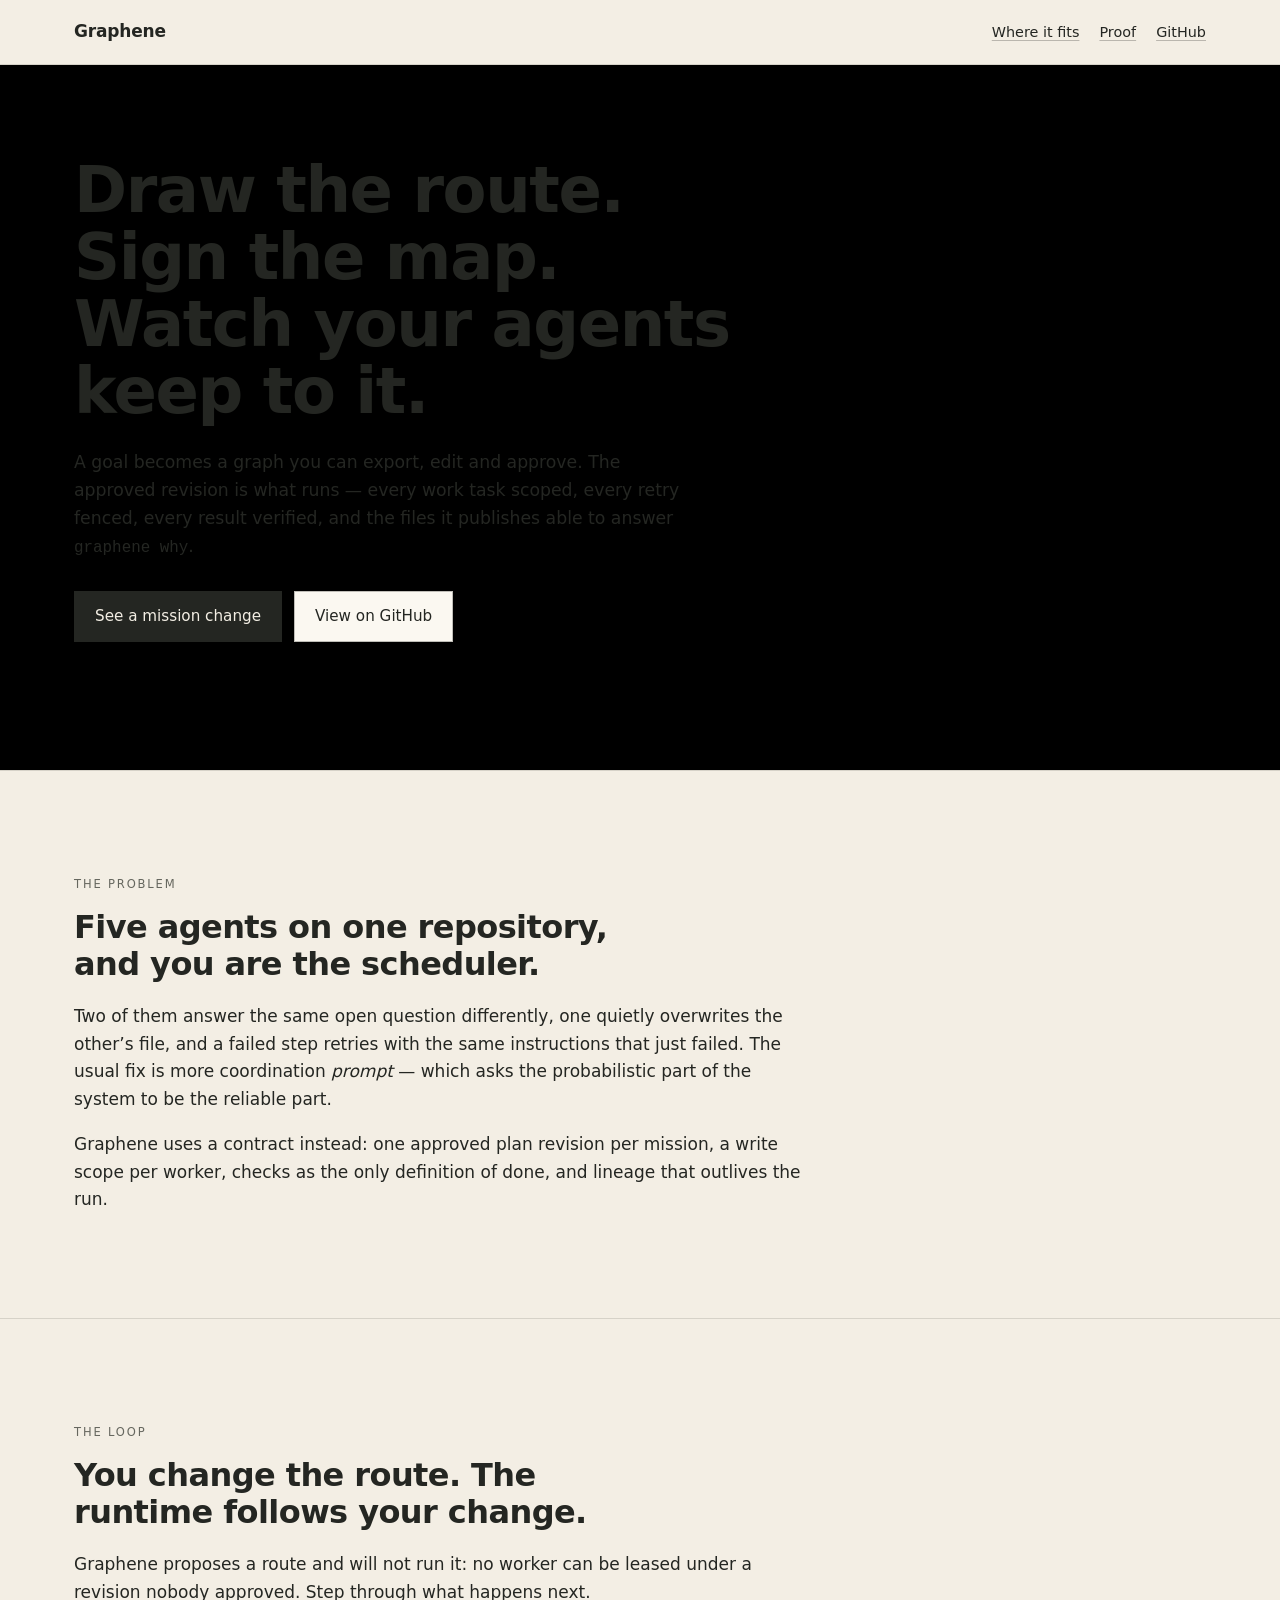
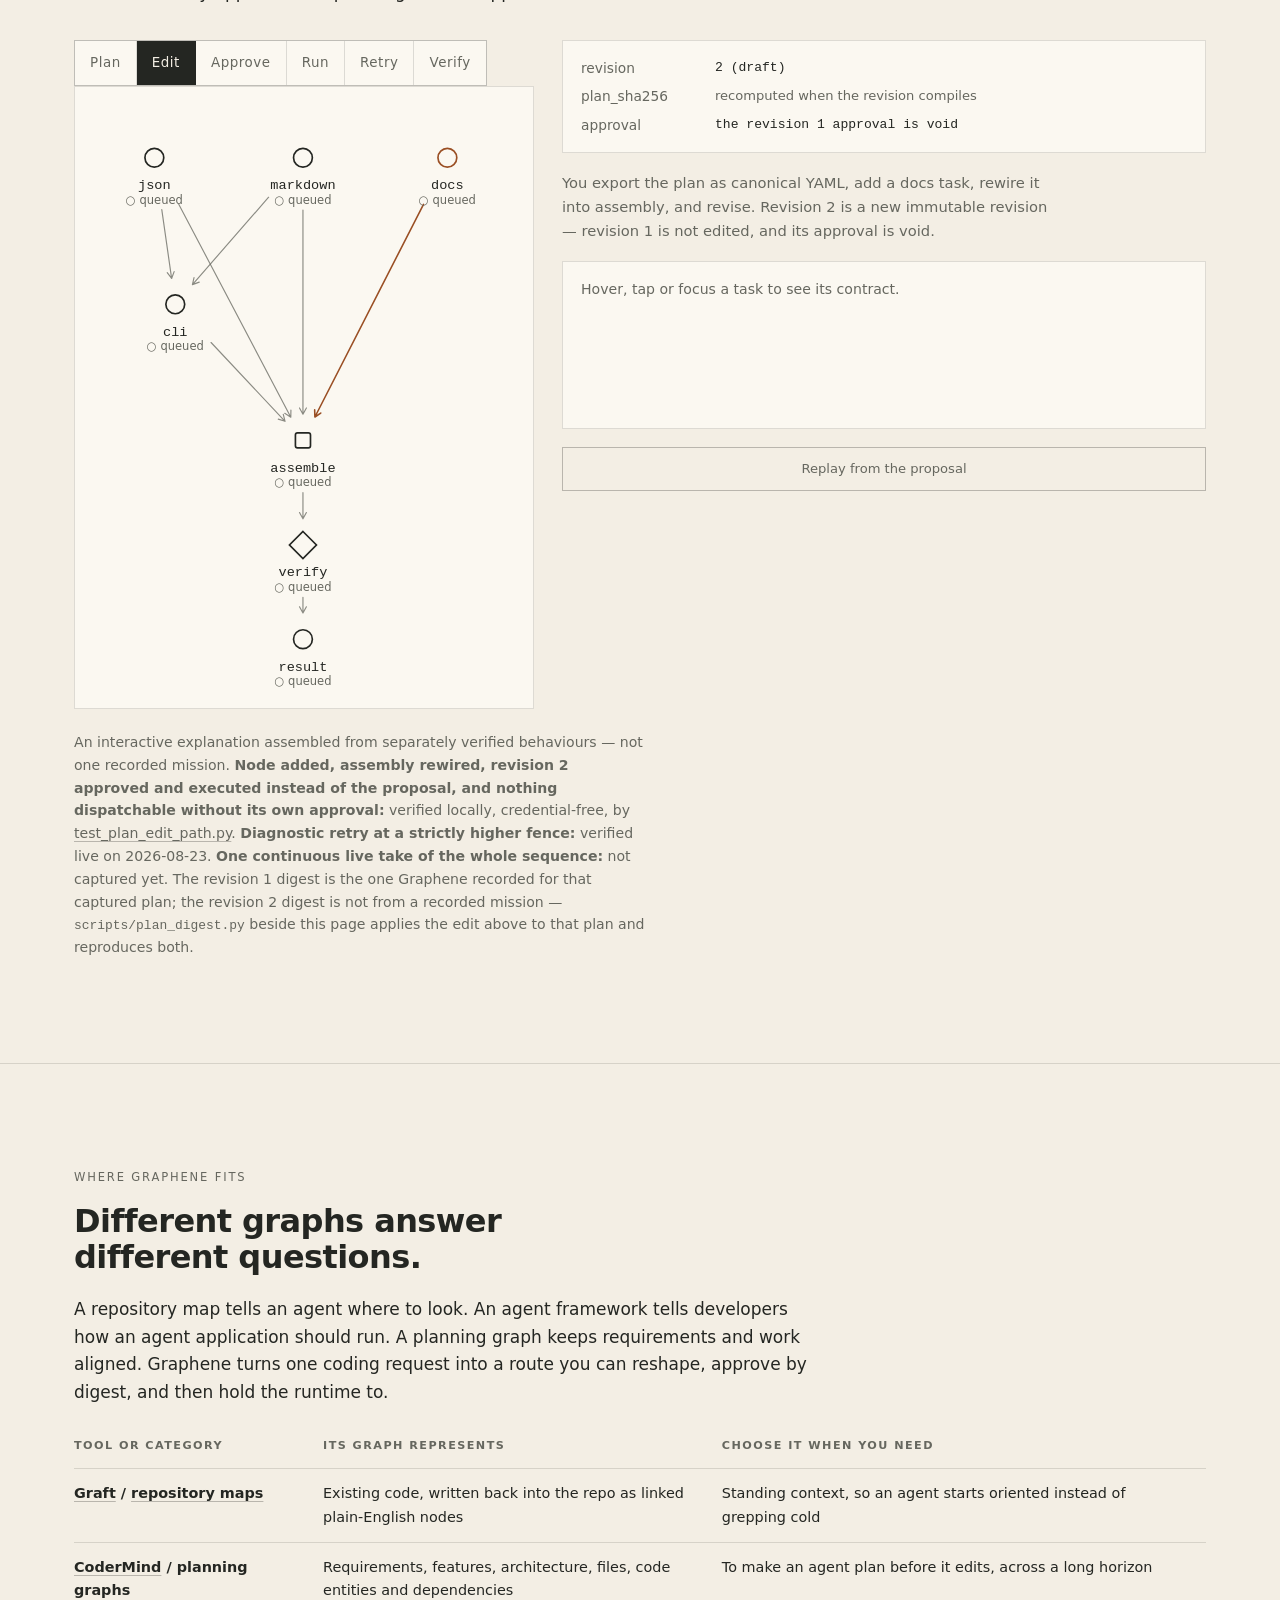
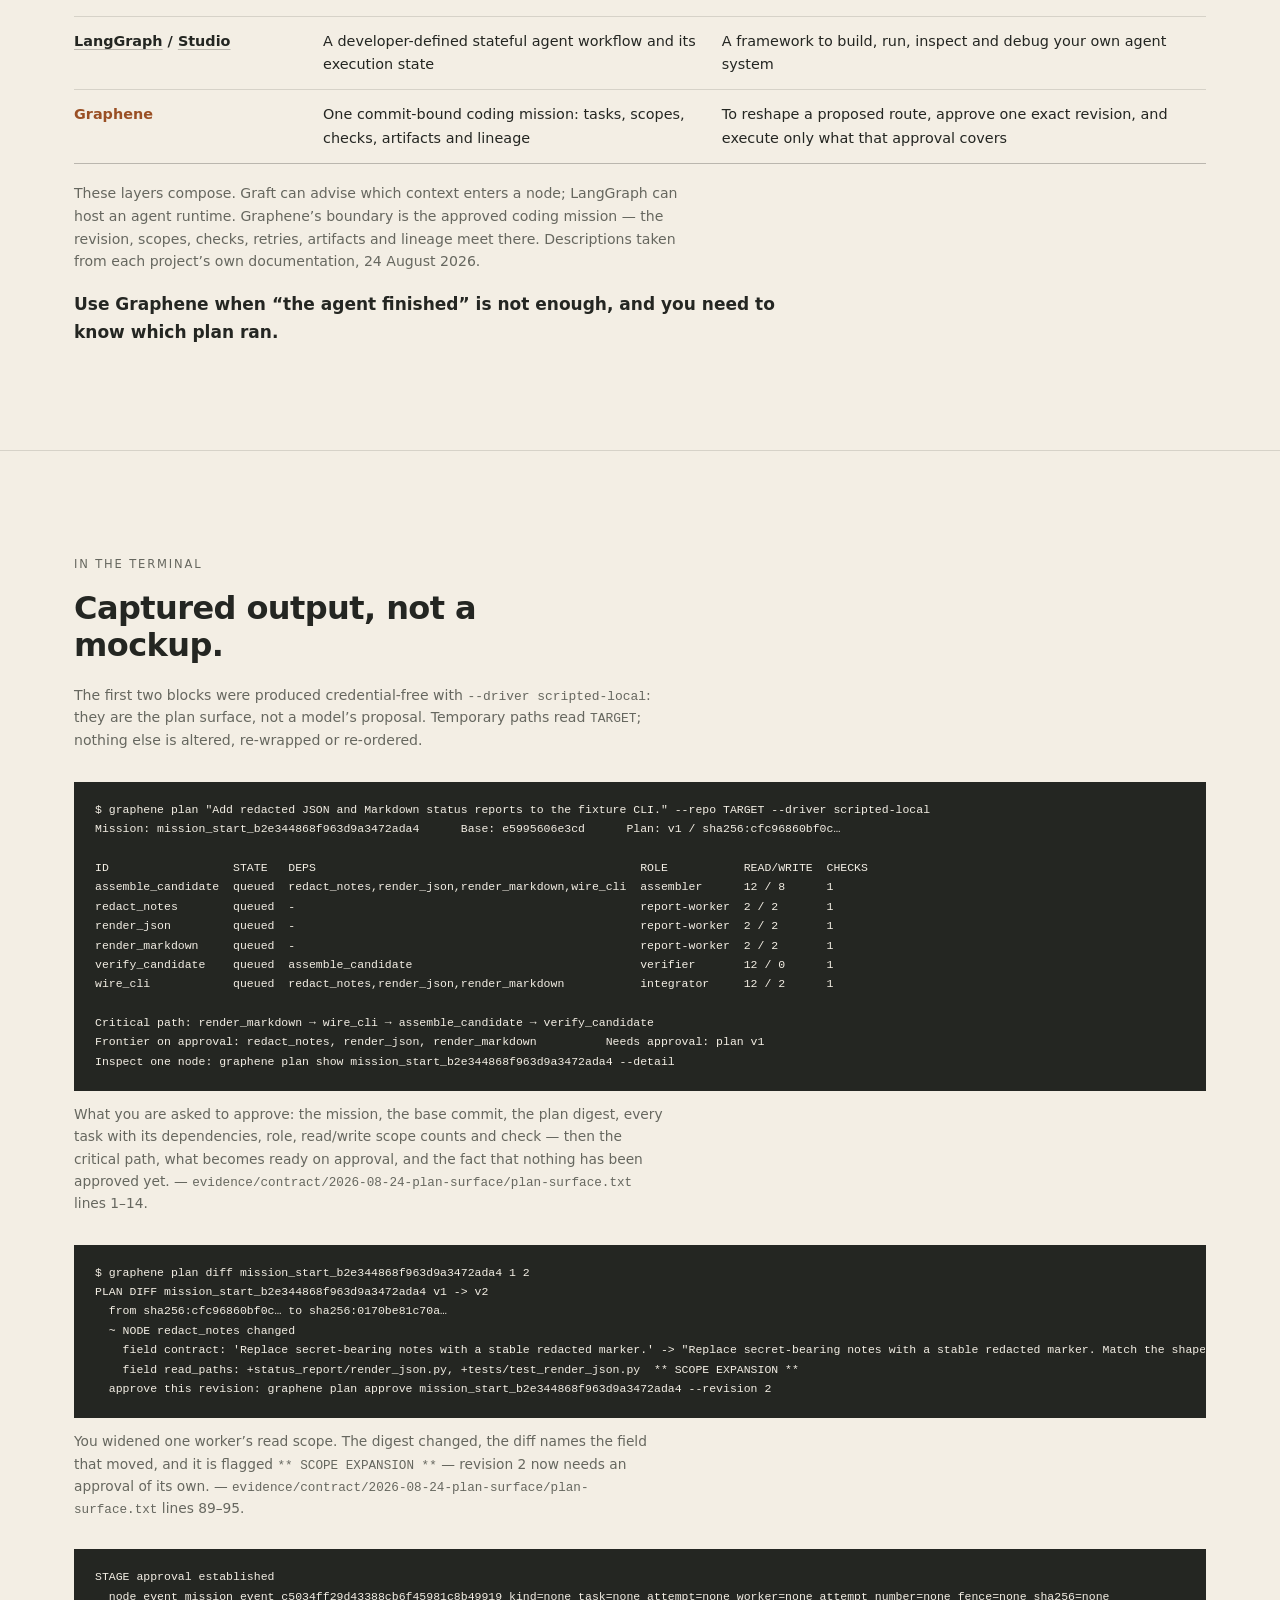
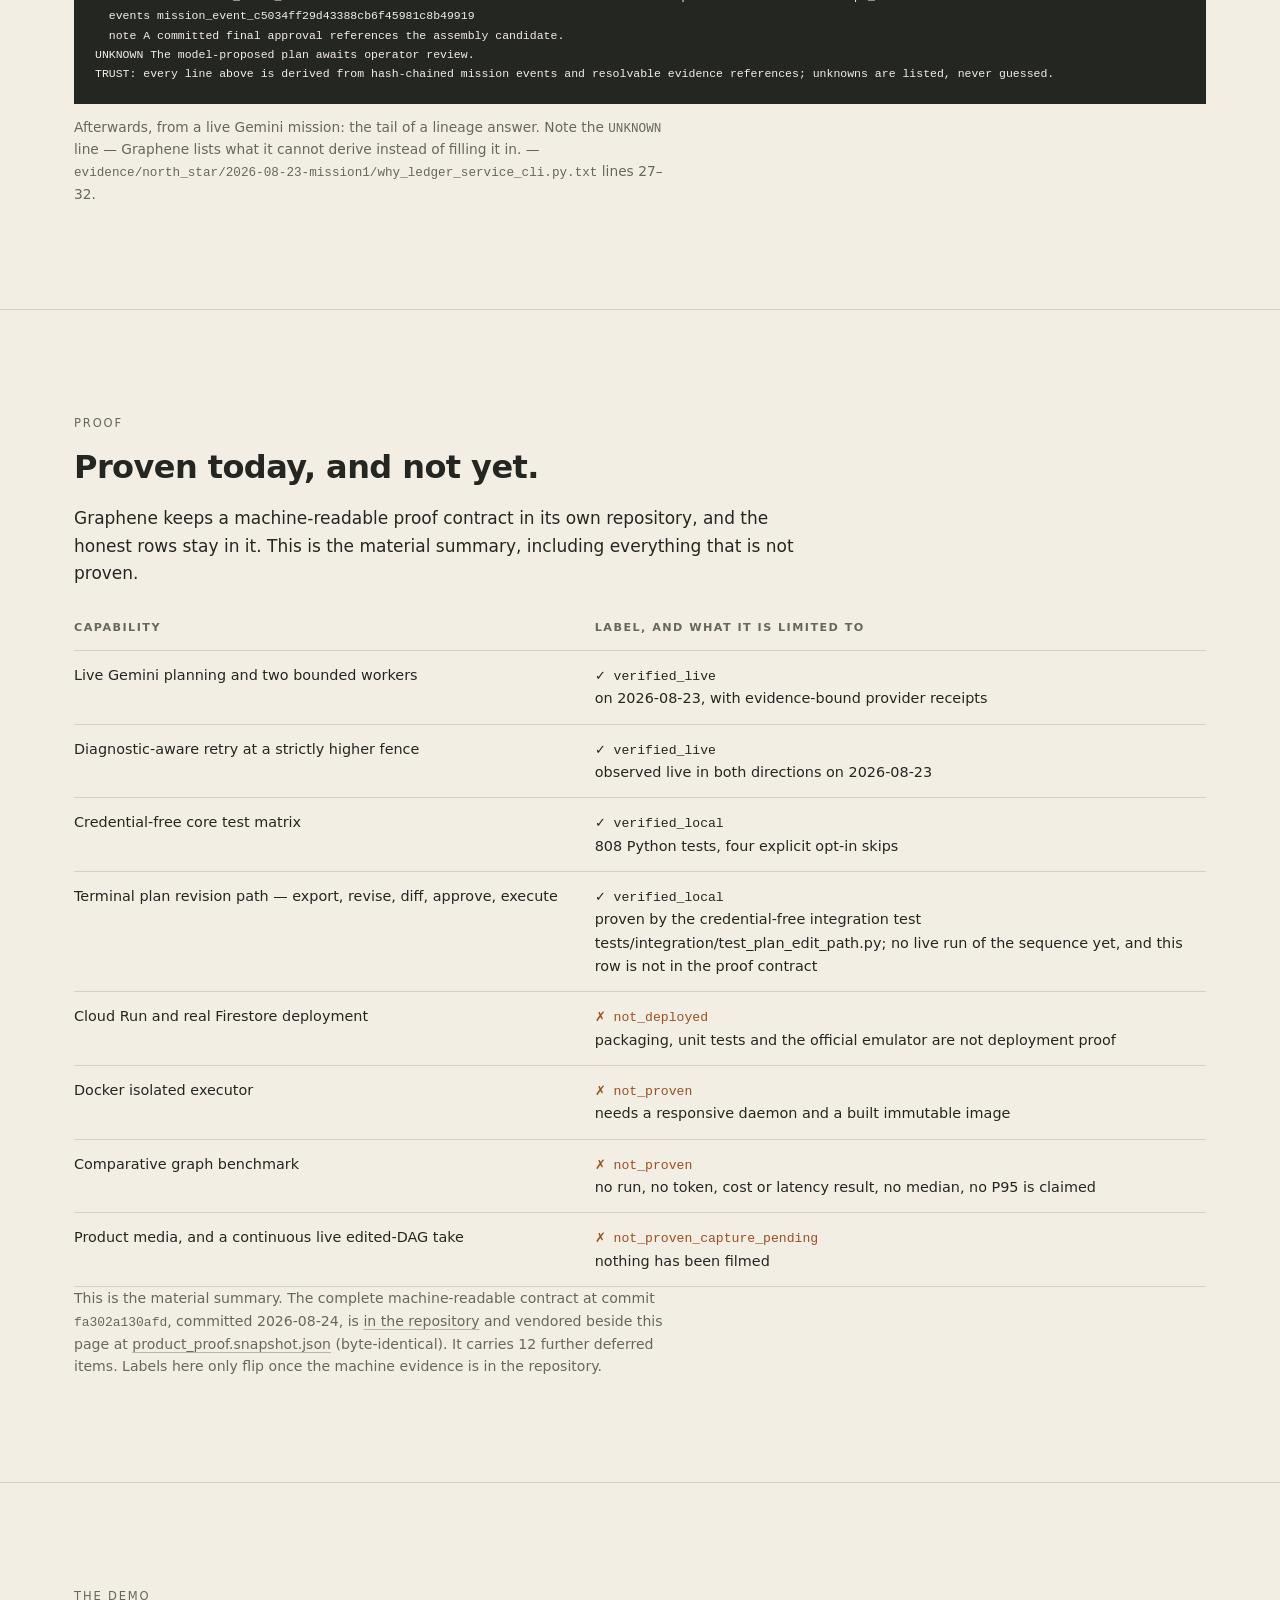
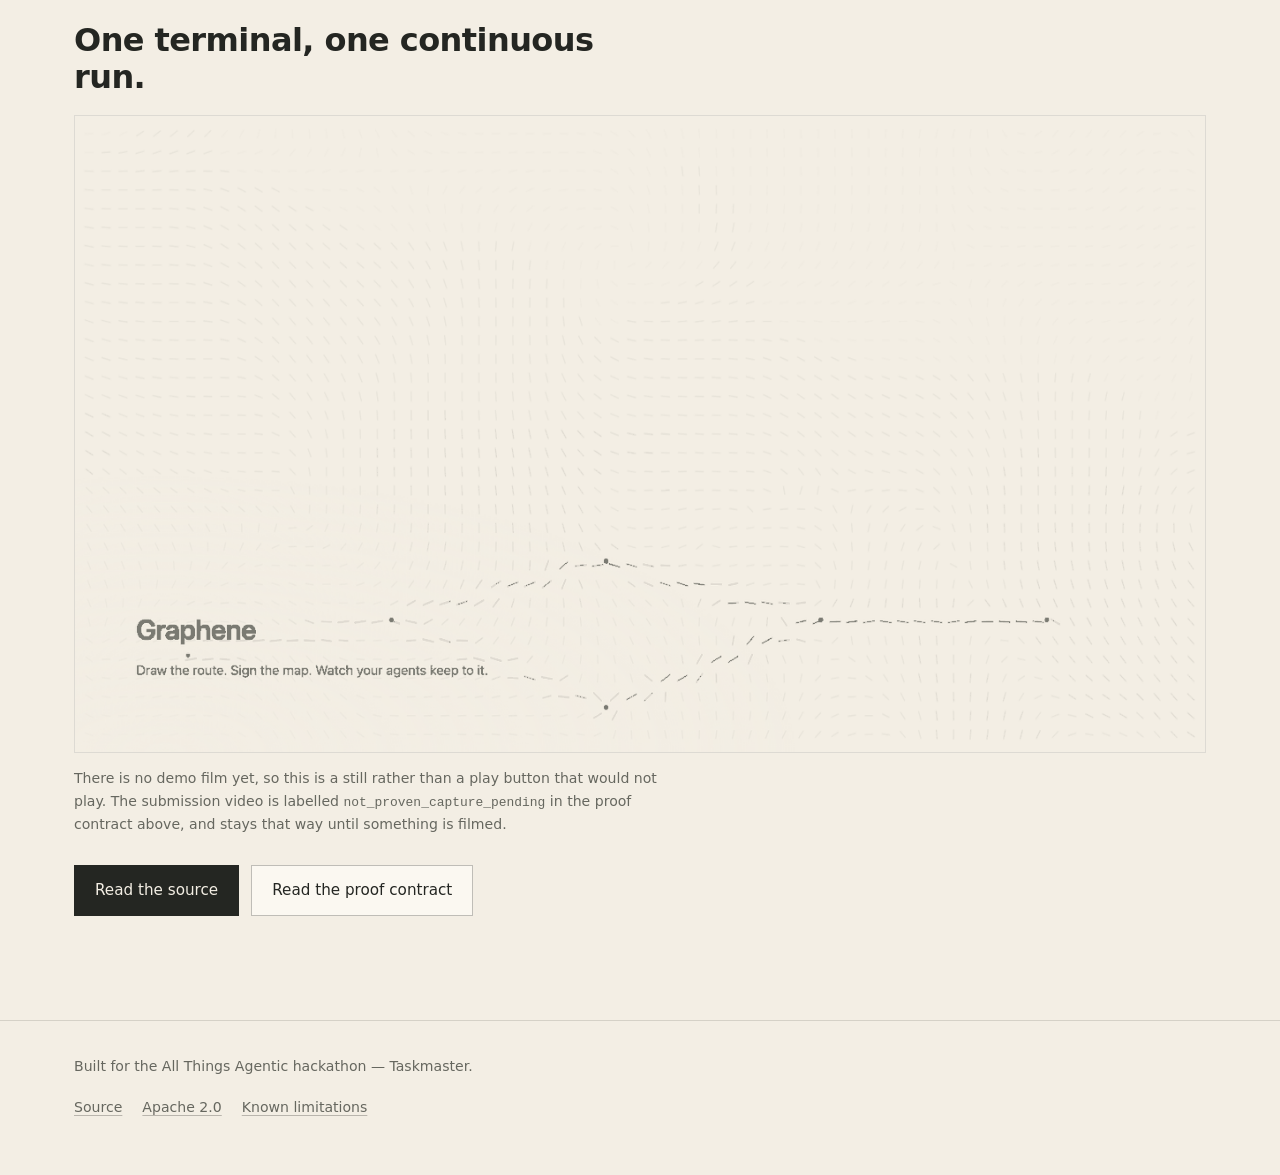
==== commit fe6bb6a8: "land inside the word budget" ====
--- a/index.html
+++ b/index.html
@@ -275,7 +275,7 @@
     <p class="small muted" style="margin-top:14px">There is no demo film yet, so this is a
       still rather than a play button that would not play. The submission video is labelled
       <code>not_proven_capture_pending</code> in the proof contract above, and stays that way
-      until something has been filmed.</p>
+      until something is filmed.</p>
 <!--/DEMOSLOT-->
     <p class="actions" style="margin-top:30px">
       <a class="btn btn-go" href="https://github.com/Alex-lop/Graphene">Read the source</a>
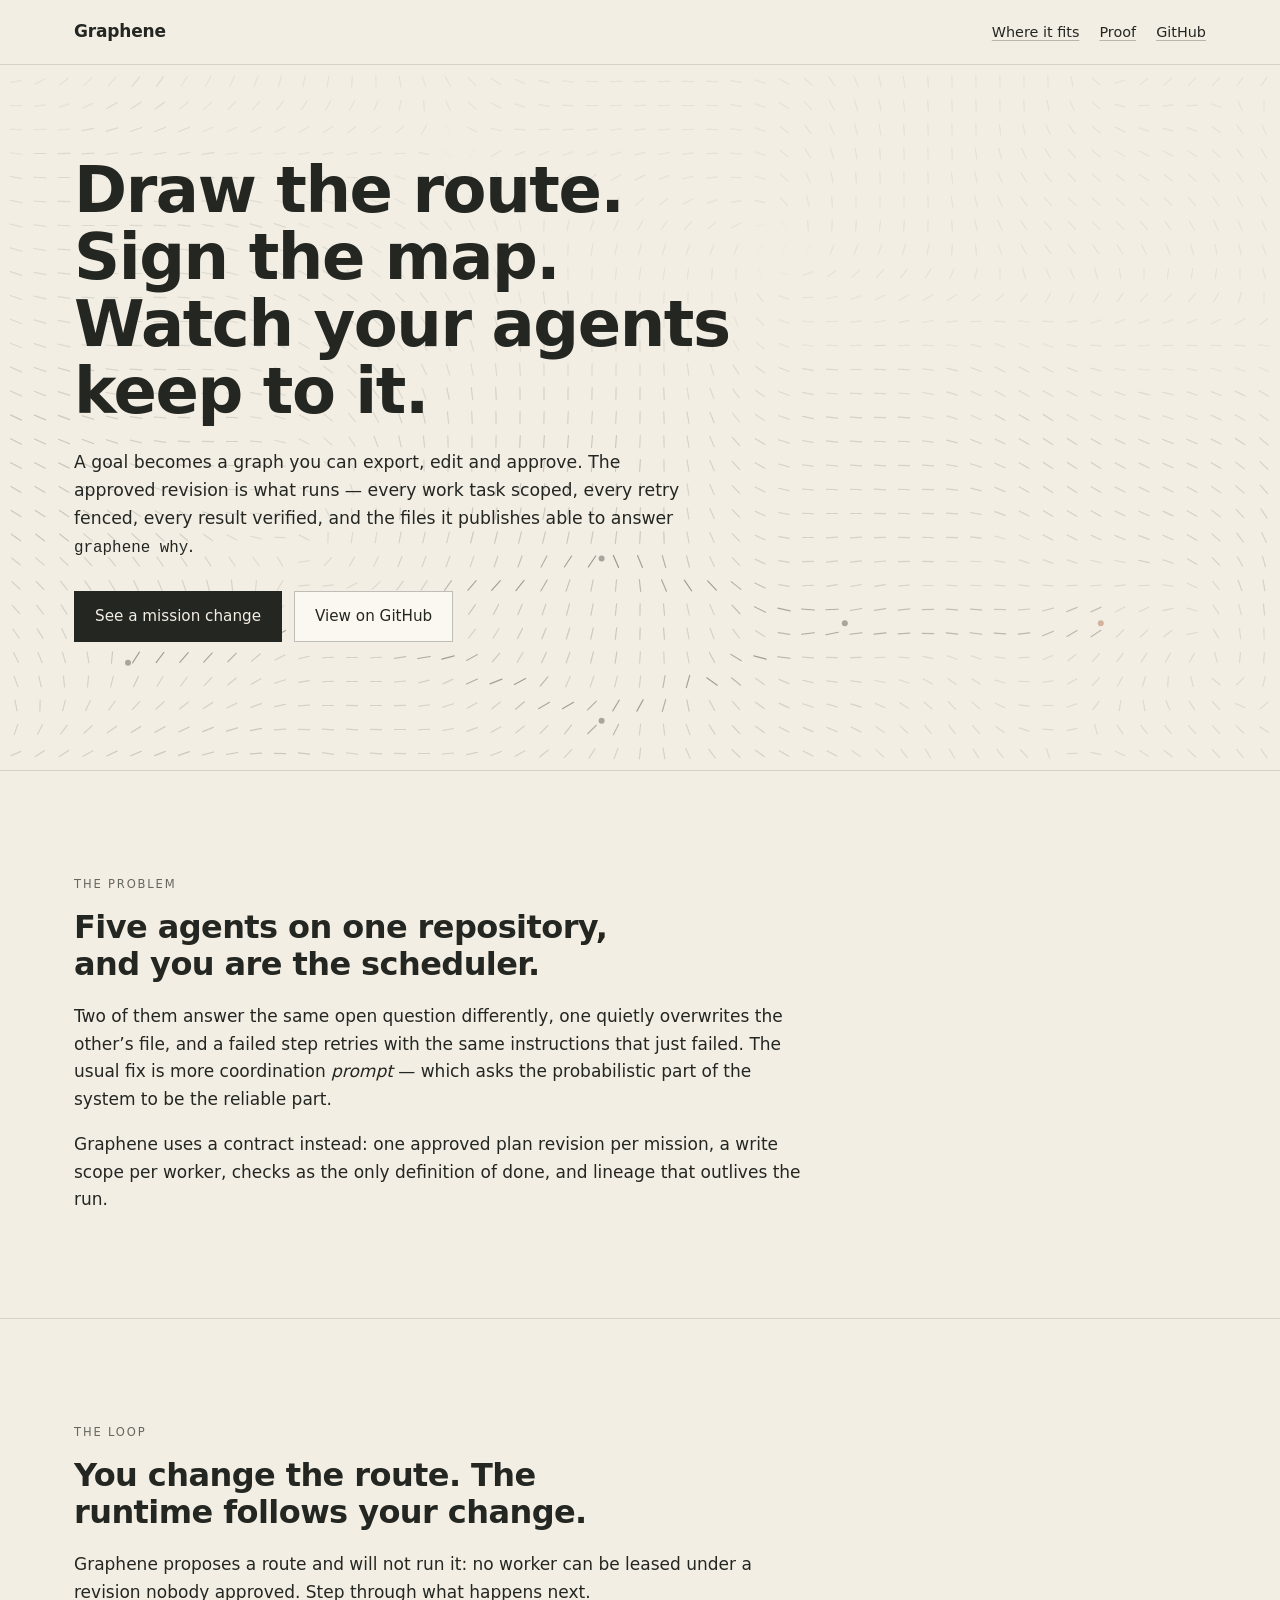
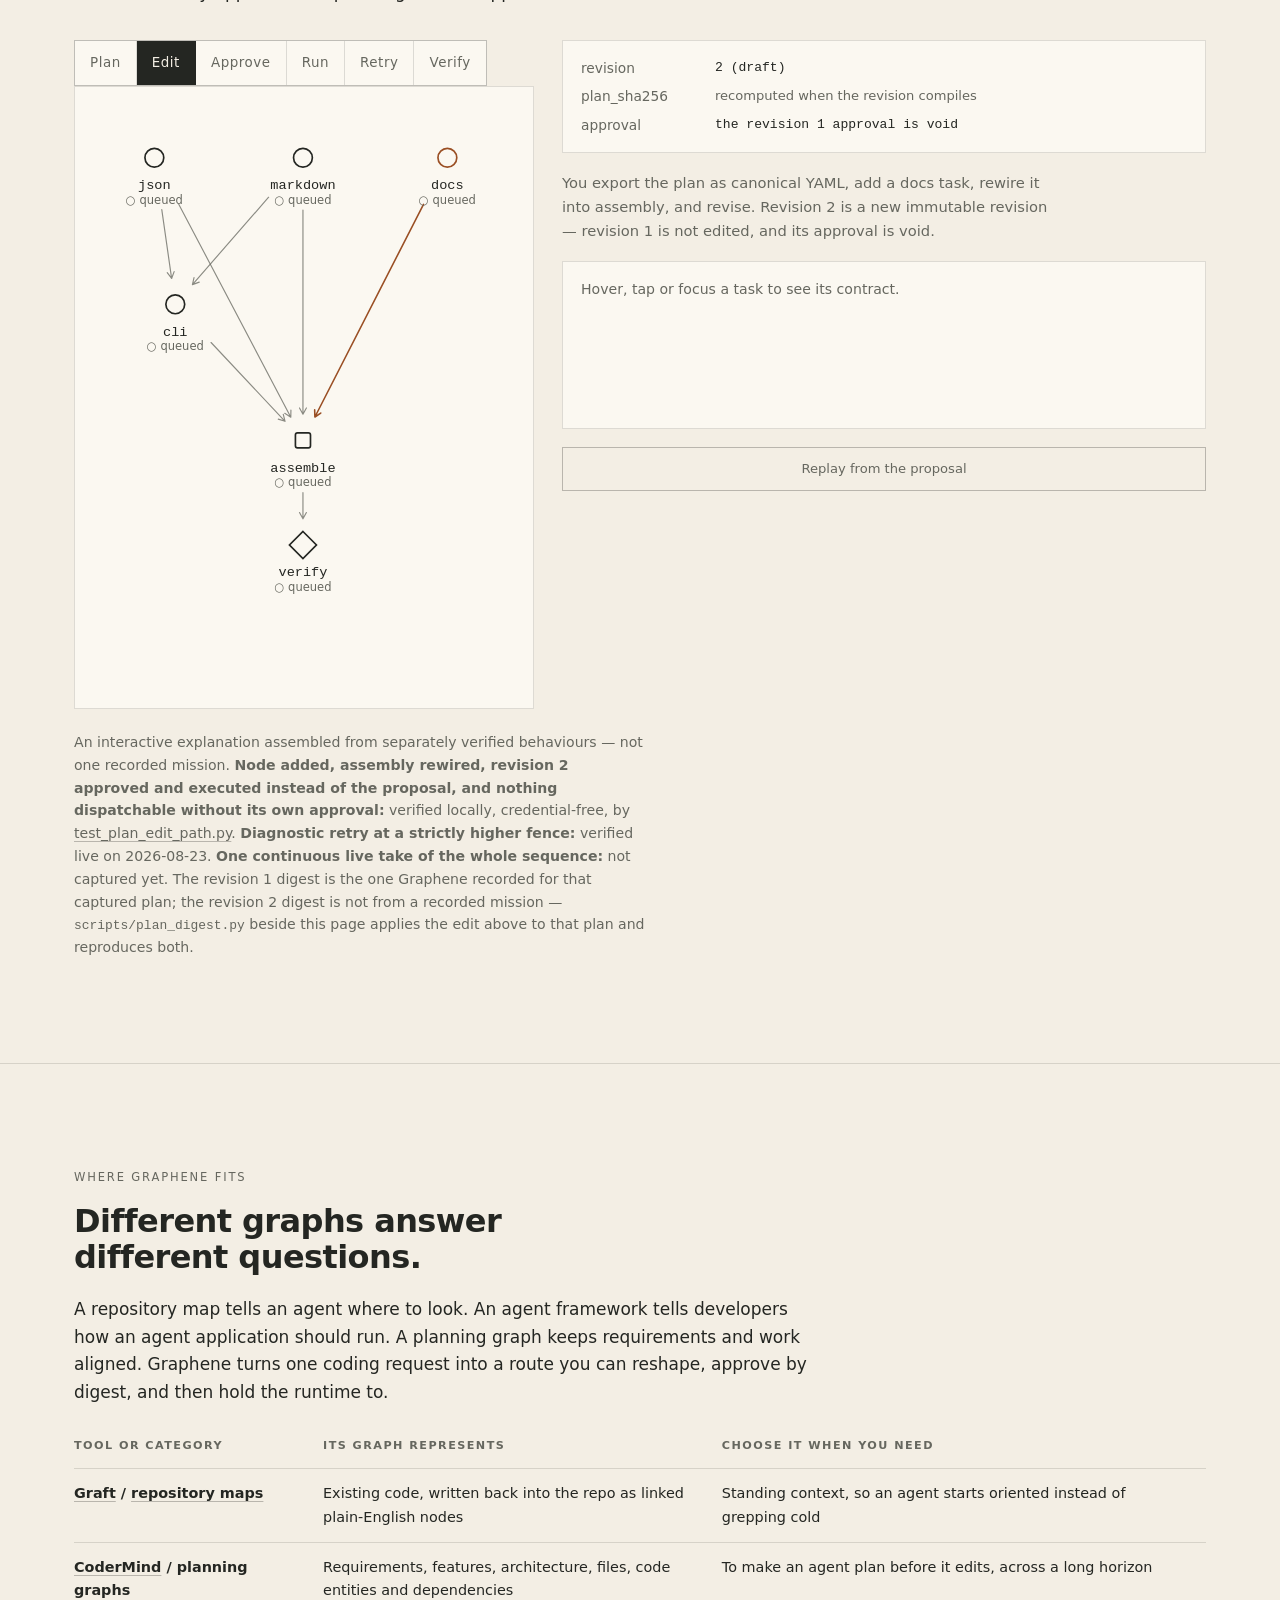
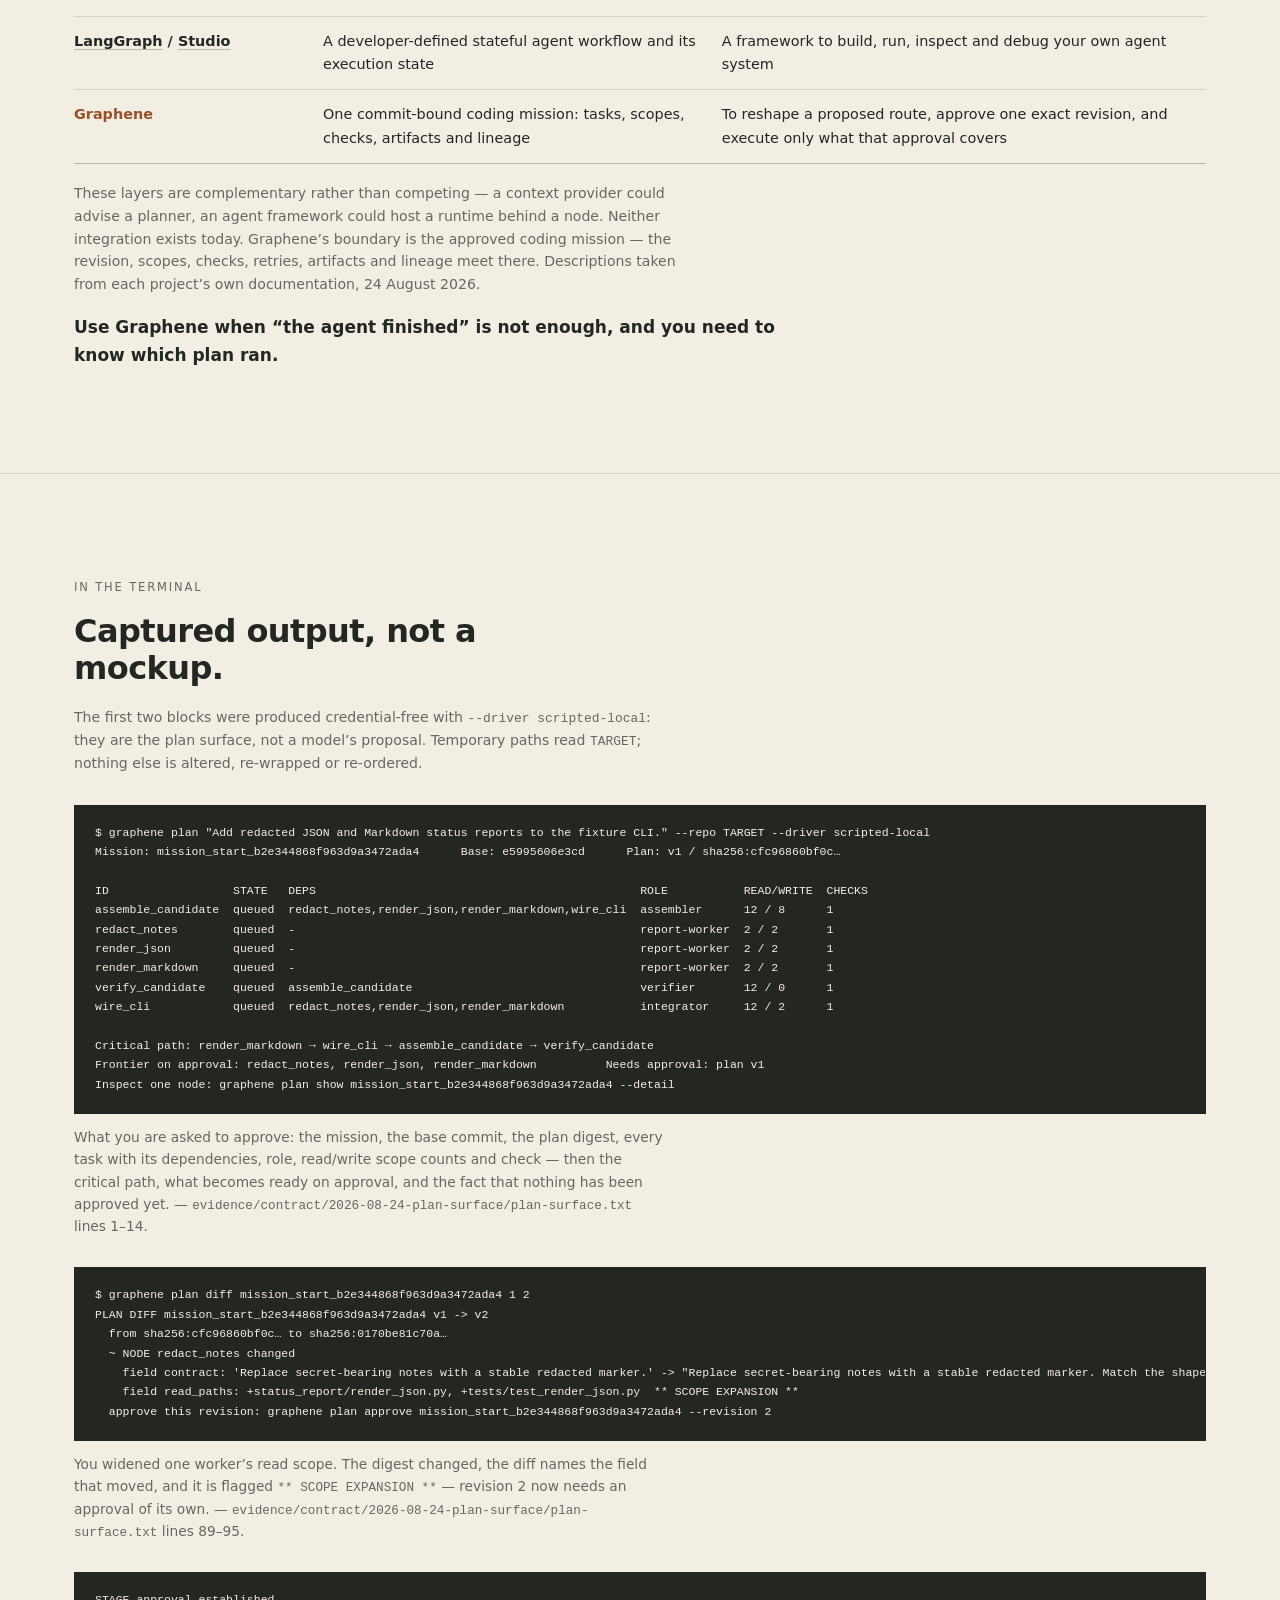
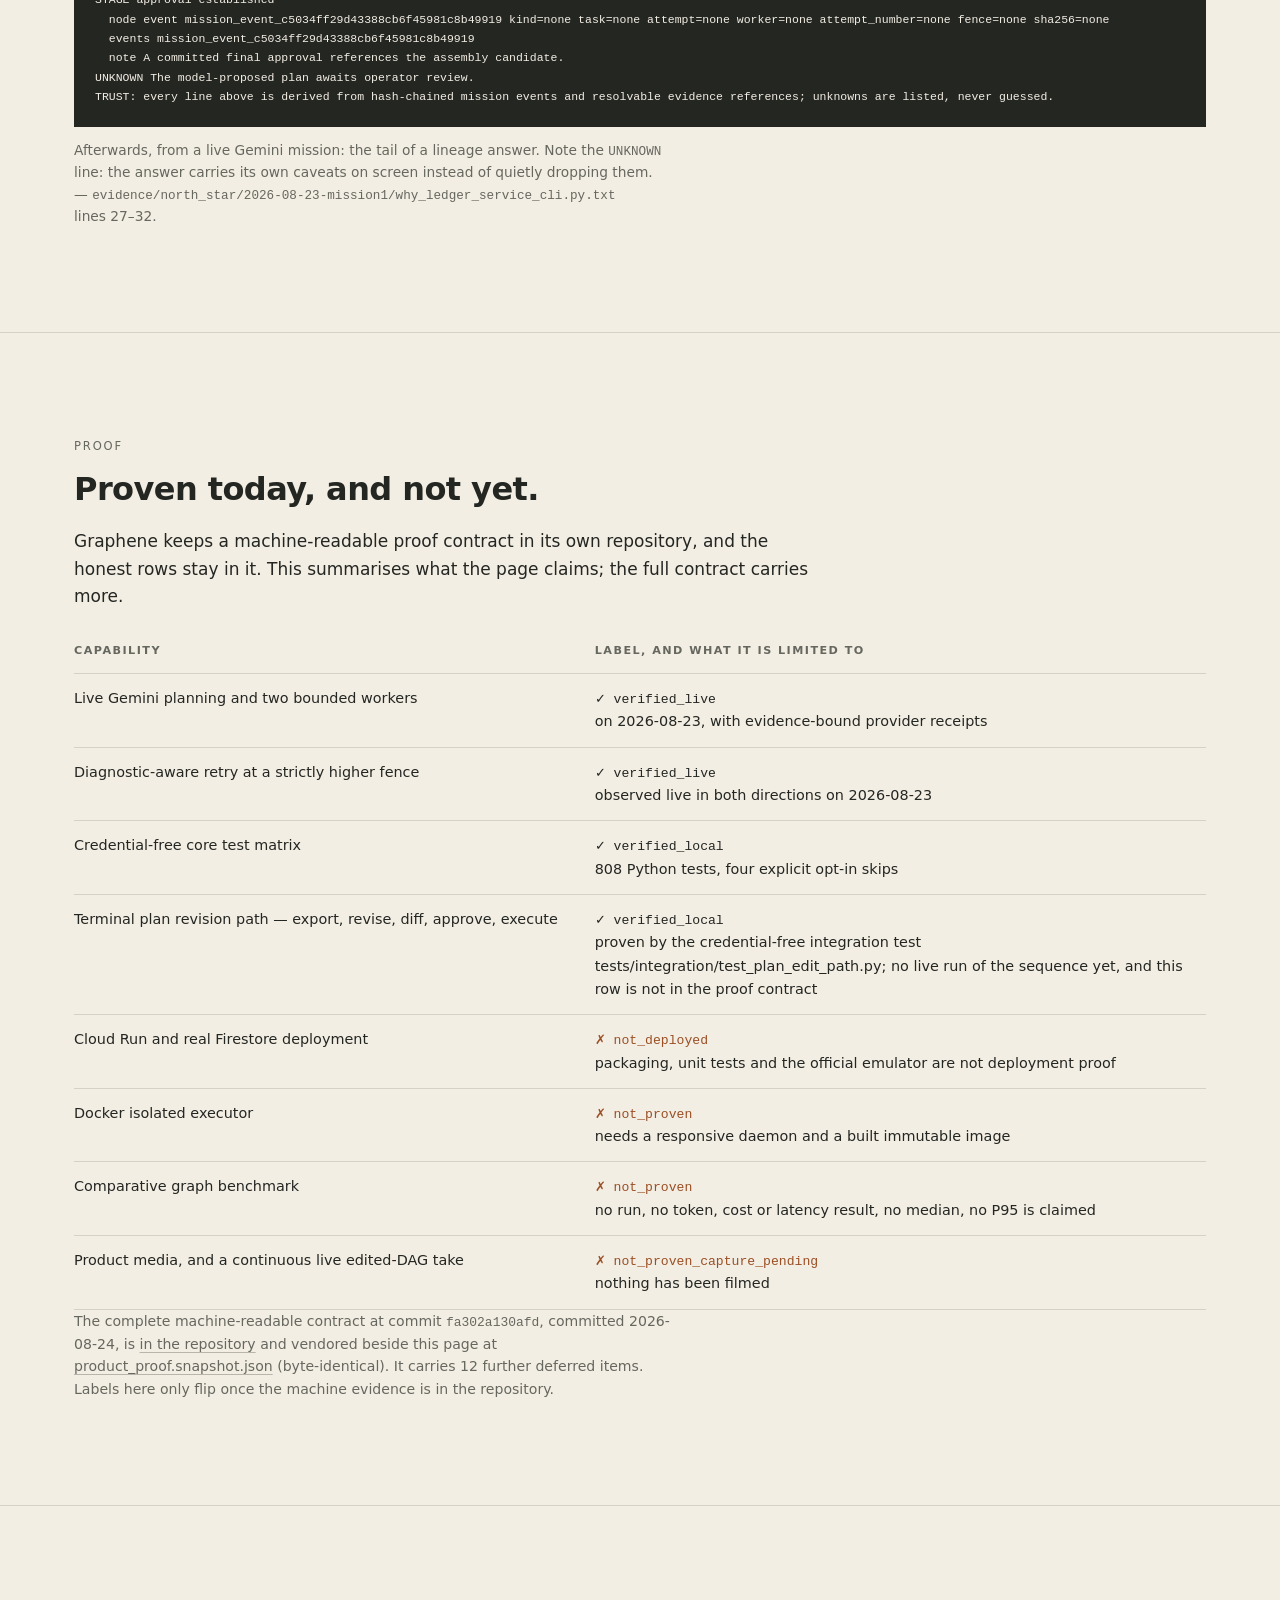
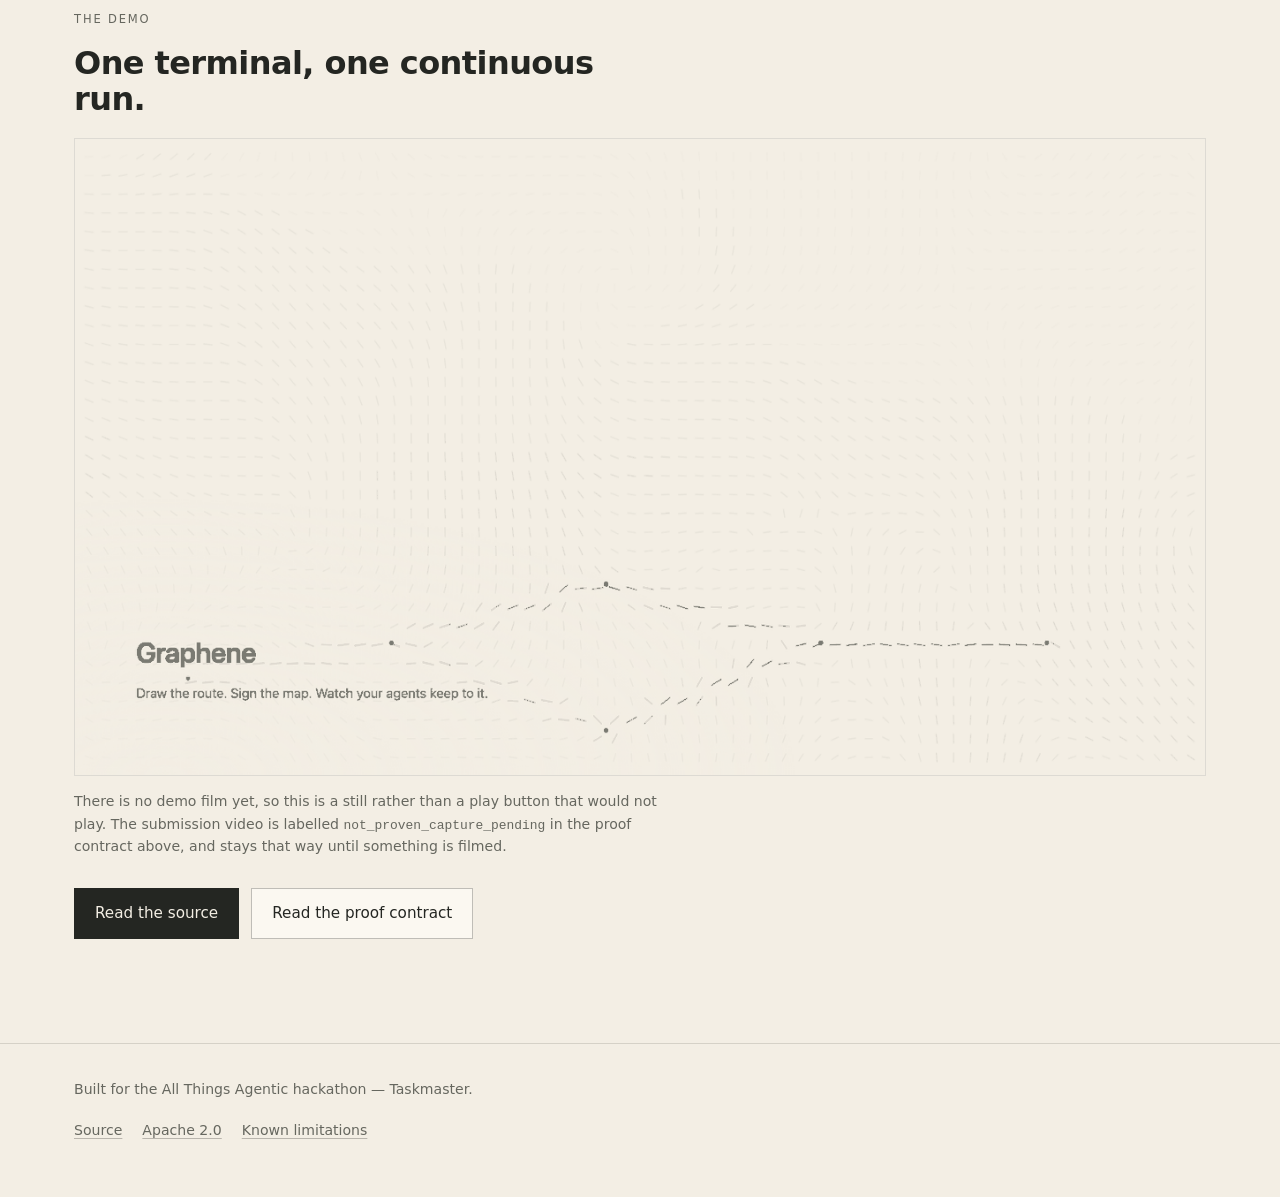
==== commit 2cb00f04: "the last eight corrections, and the result node stops existing before it does Second half of the adv" ====
--- a/index.html
+++ b/index.html
@@ -168,9 +168,10 @@
       </tbody>
     </table>
 
-    <p class="small muted" style="margin-top:18px">These layers compose. Graft can advise which
-      context enters a node; LangGraph can host an agent runtime. Graphene&rsquo;s boundary is the
-      approved coding mission &mdash; the revision, scopes, checks, retries, artifacts and lineage
+    <p class="small muted" style="margin-top:18px">These layers are complementary rather than
+      competing &mdash; a context provider could advise a planner, an agent framework could host a
+      runtime behind a node. Neither integration exists today.
+      Graphene&rsquo;s boundary is the approved coding mission &mdash; the revision, scopes, checks, retries, artifacts and lineage
       meet there. Descriptions taken from each project&rsquo;s own documentation, 24&nbsp;August&nbsp;2026.</p>
     <p><b>Use Graphene when &ldquo;the agent finished&rdquo; is not enough, and you need to know
       which plan ran.</b></p>
@@ -229,7 +230,7 @@
   note A committed final approval references the assembly candidate.
 UNKNOWN The model-proposed plan awaits operator review.
 TRUST: every line above is derived from hash-chained mission events and resolvable evidence references; unknowns are listed, never guessed.</code></pre>
-      <figcaption>Afterwards, from a live Gemini mission: the tail of a lineage answer. Note the <code>UNKNOWN</code> line &mdash; Graphene lists what it cannot derive instead of filling it in. <span class="muted">&mdash; <code>evidence/north_star/2026-08-23-mission1/why_ledger_service_cli.py.txt</code> lines&nbsp;27&ndash;32.</span></figcaption>
+      <figcaption>Afterwards, from a live Gemini mission: the tail of a lineage answer. Note the <code>UNKNOWN</code> line: the answer carries its own caveats on screen instead of quietly dropping them. <span class="muted">&mdash; <code>evidence/north_star/2026-08-23-mission1/why_ledger_service_cli.py.txt</code> lines&nbsp;27&ndash;32.</span></figcaption>
     </figure>
     <div class="term-cap">
 
@@ -243,7 +244,7 @@
     <p class="eyebrow">Proof</p>
     <h2>Proven today, and not yet.</h2>
     <p>Graphene keeps a machine-readable proof contract in its own repository, and the honest
-      rows stay in it. This is the material summary, including everything that is not proven.</p>
+      rows stay in it. This summarises what the page claims; the full contract carries more.</p>
 <!--PROOF-->
     <table class="proof">
       <thead><tr><th scope="col">Capability</th><th scope="col">Label, and what it is limited to</th></tr></thead>
@@ -258,7 +259,7 @@
         <tr><td>Product media, and a continuous live edited-DAG take</td><td><span class="label no">not_proven_capture_pending</span><br>nothing has been filmed</td></tr>
       </tbody>
     </table>
-    <p class="small muted">This is the material summary. The complete machine-readable contract at commit <code>fa302a130afd</code>, committed 2026-08-24, is <a href="https://github.com/Alex-lop/Graphene/blob/main/contracts/product_proof.json">in the repository</a> and vendored beside this page at <a href="assets/product_proof.snapshot.json">product_proof.snapshot.json</a> (byte-identical). It carries 12 further deferred items. Labels here only flip once the machine evidence is in the repository.</p>
+    <p class="small muted">The complete machine-readable contract at commit <code>fa302a130afd</code>, committed 2026-08-24, is <a href="https://github.com/Alex-lop/Graphene/blob/main/contracts/product_proof.json">in the repository</a> and vendored beside this page at <a href="assets/product_proof.snapshot.json">product_proof.snapshot.json</a> (byte-identical). It carries 12 further deferred items. Labels here only flip once the machine evidence is in the repository.</p>
 <!--/PROOF-->
   </div>
 </section>
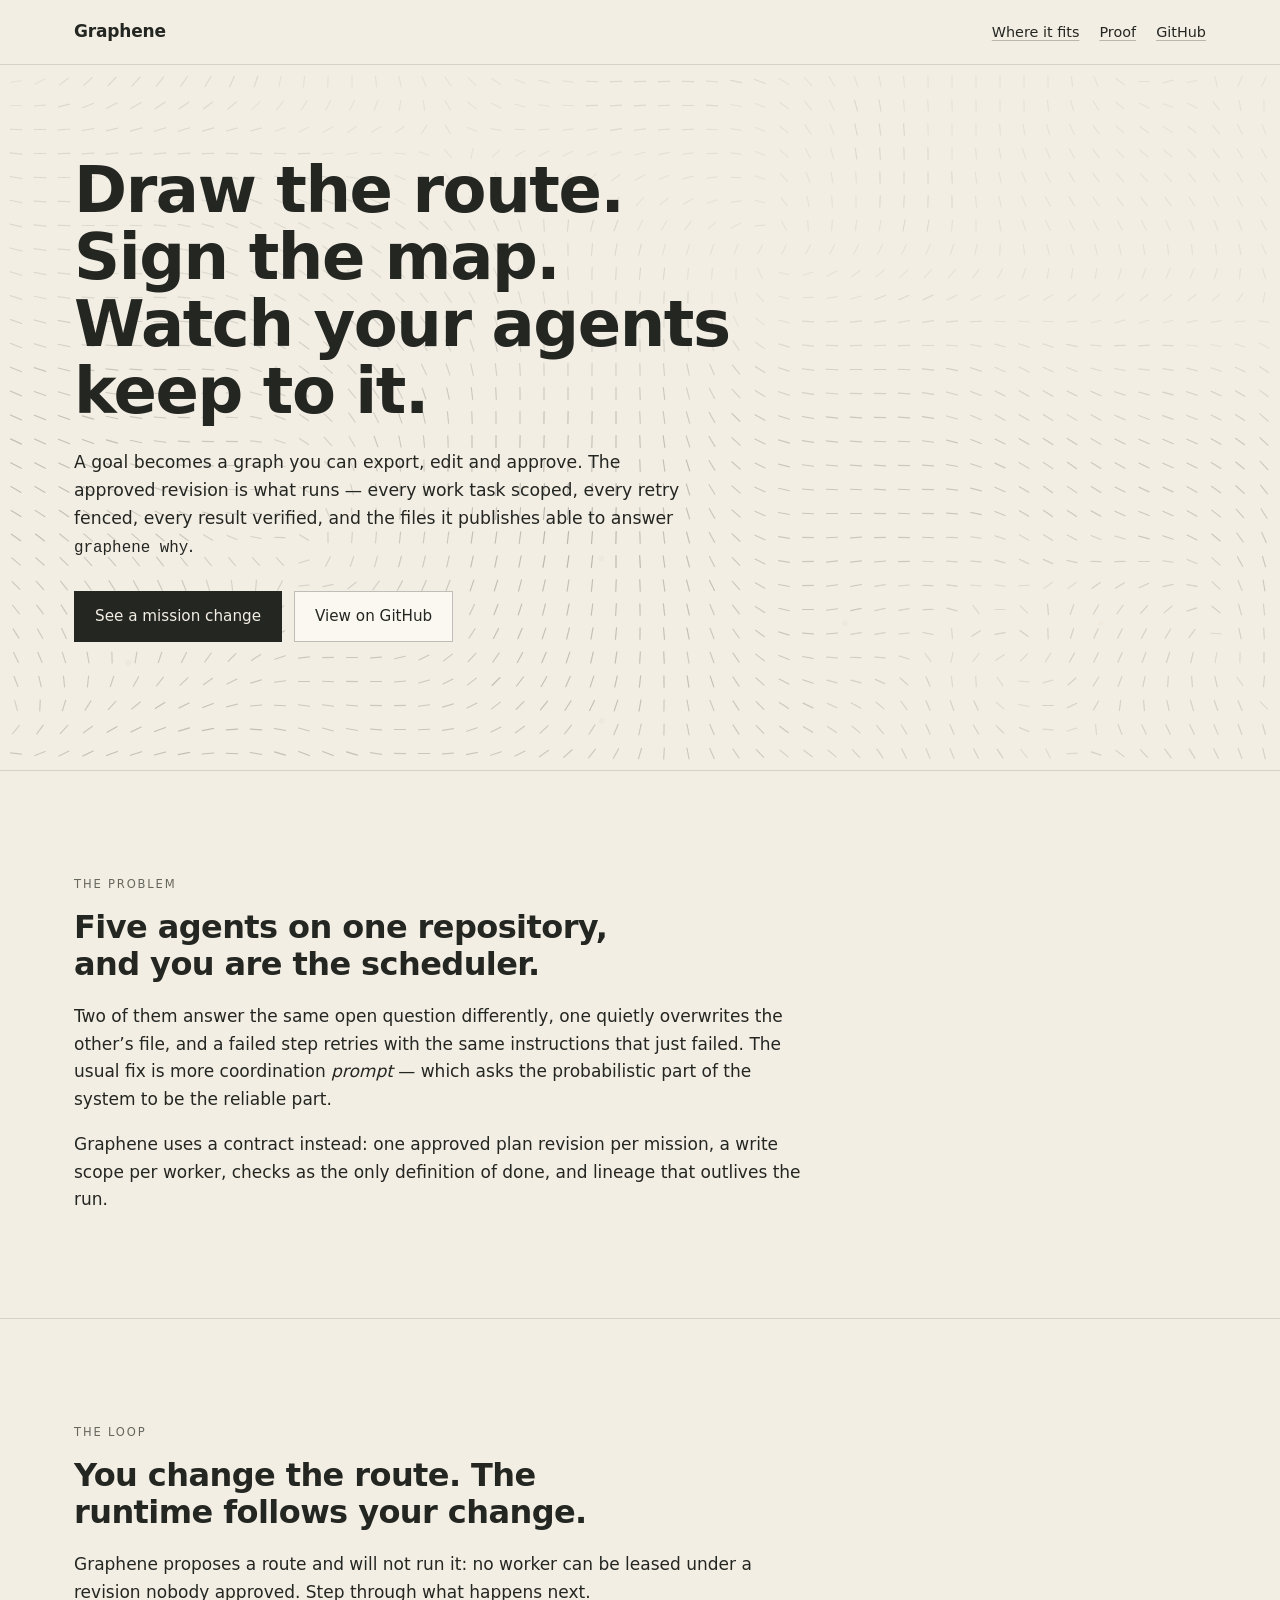
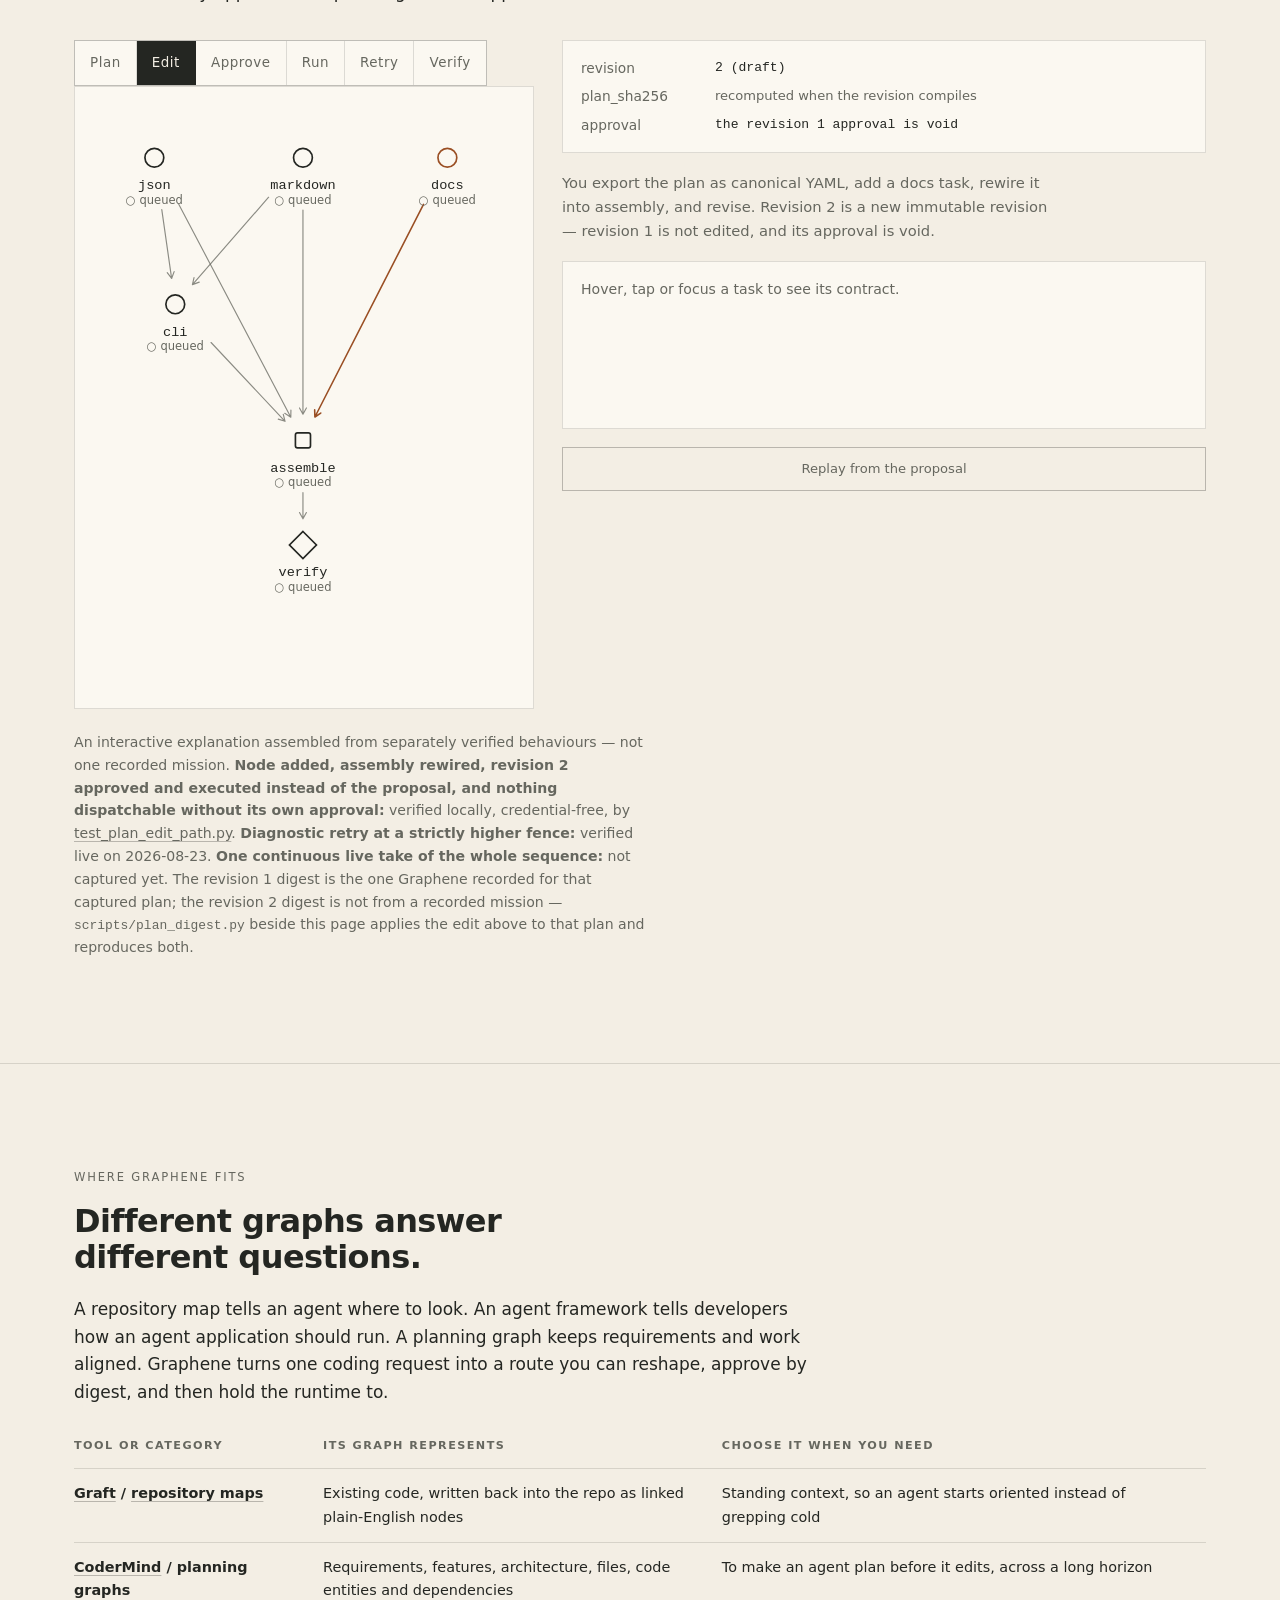
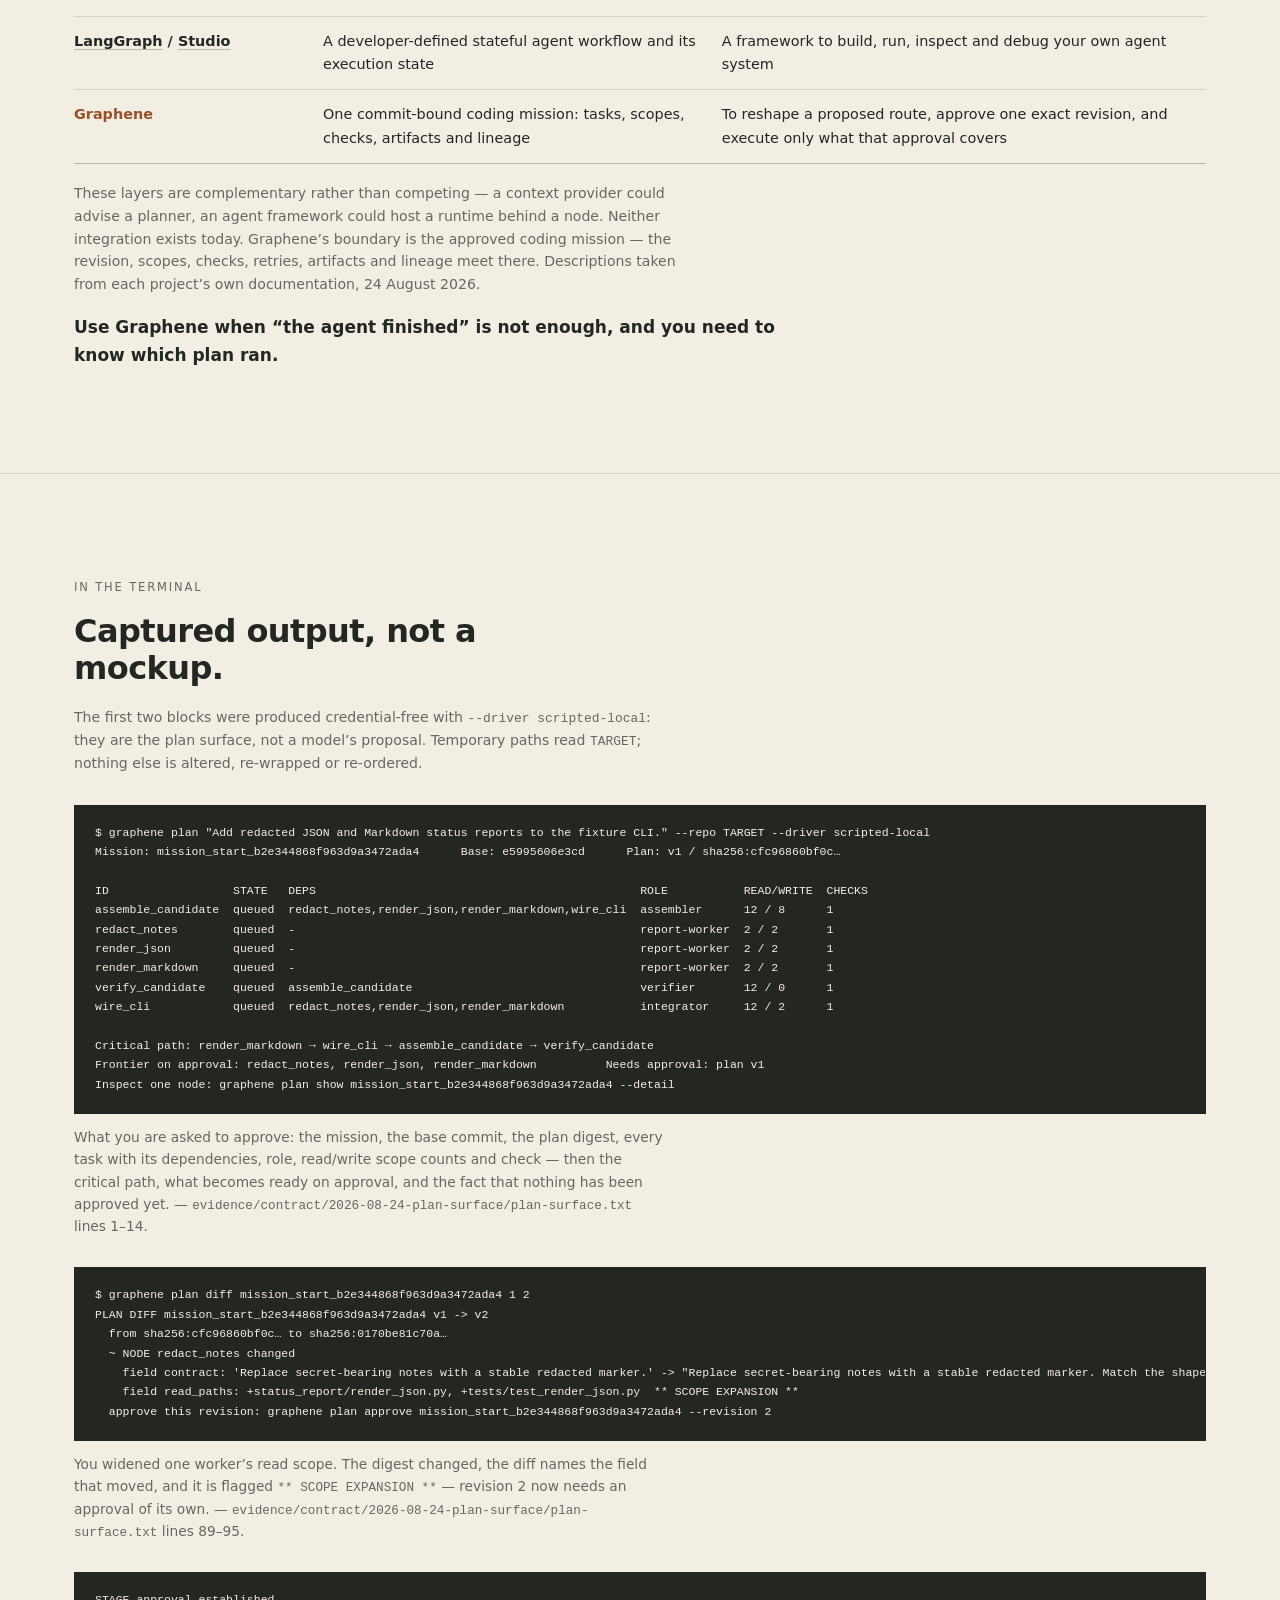
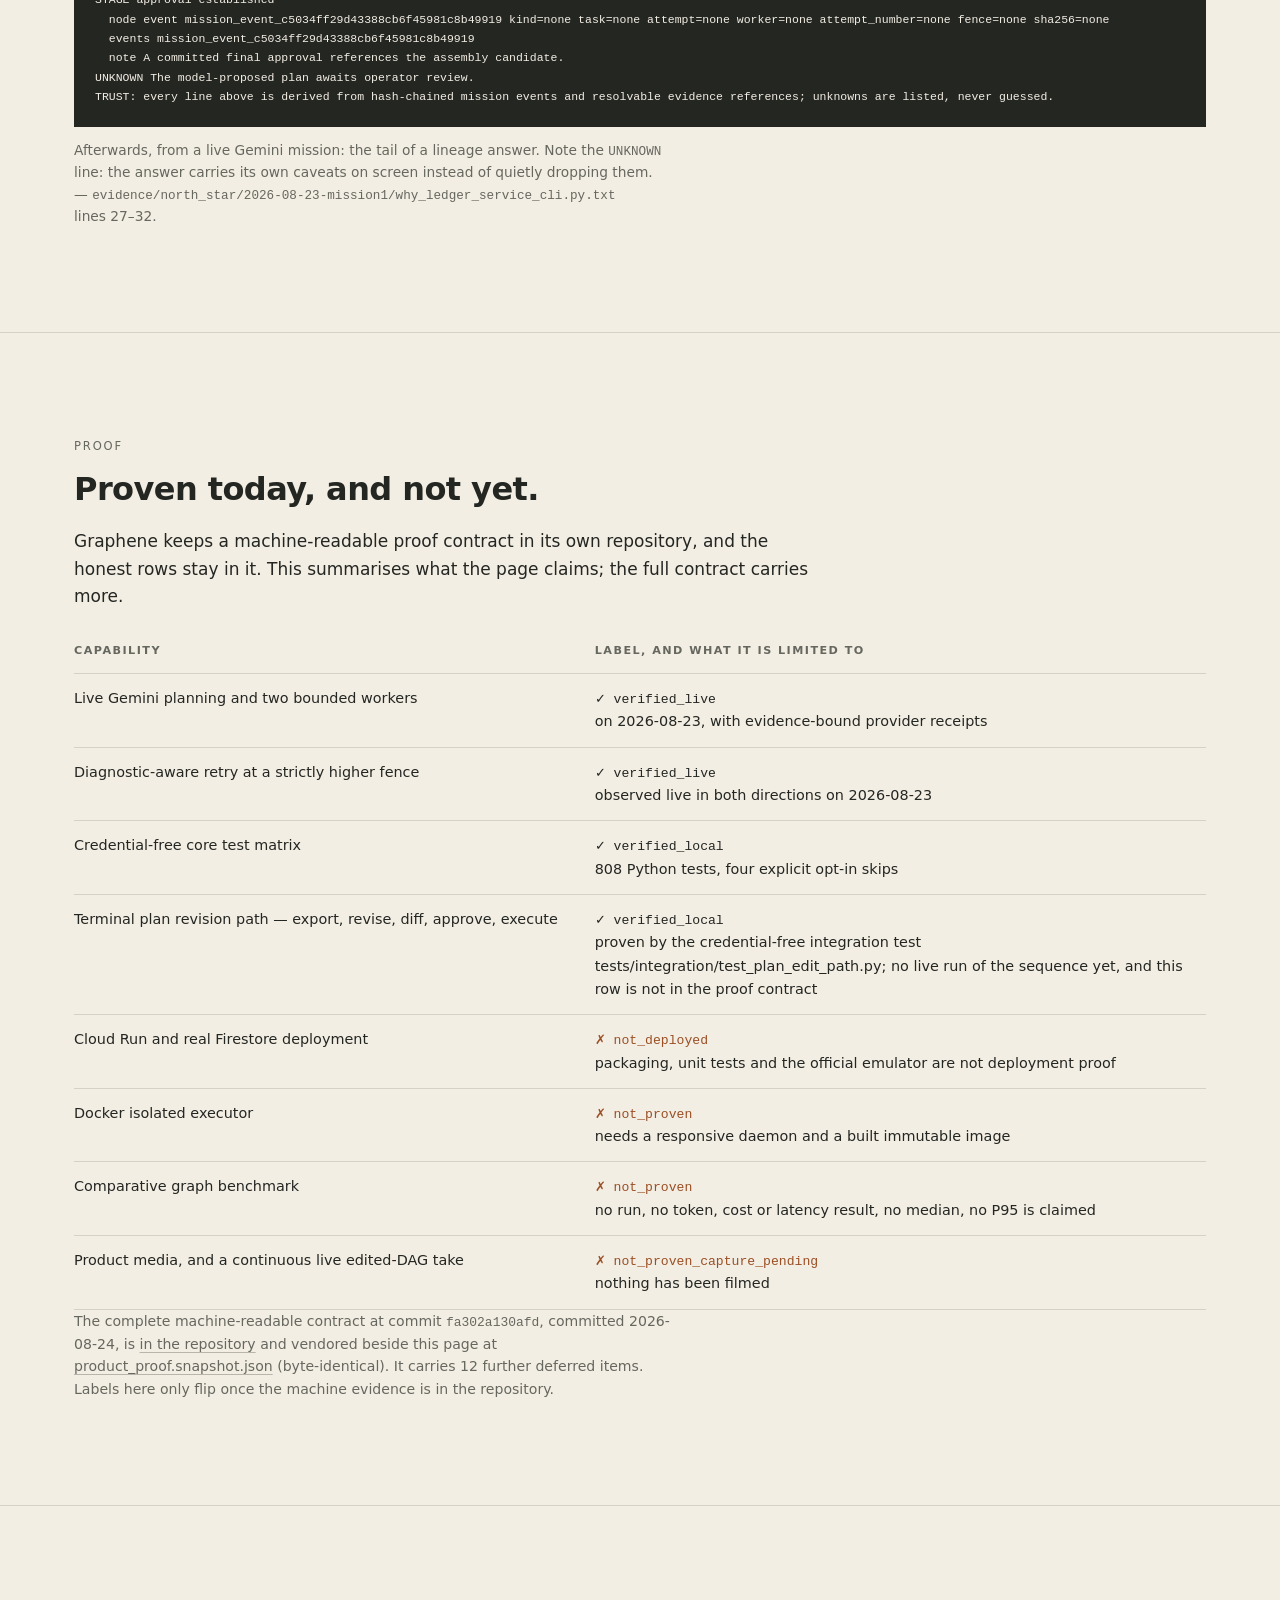
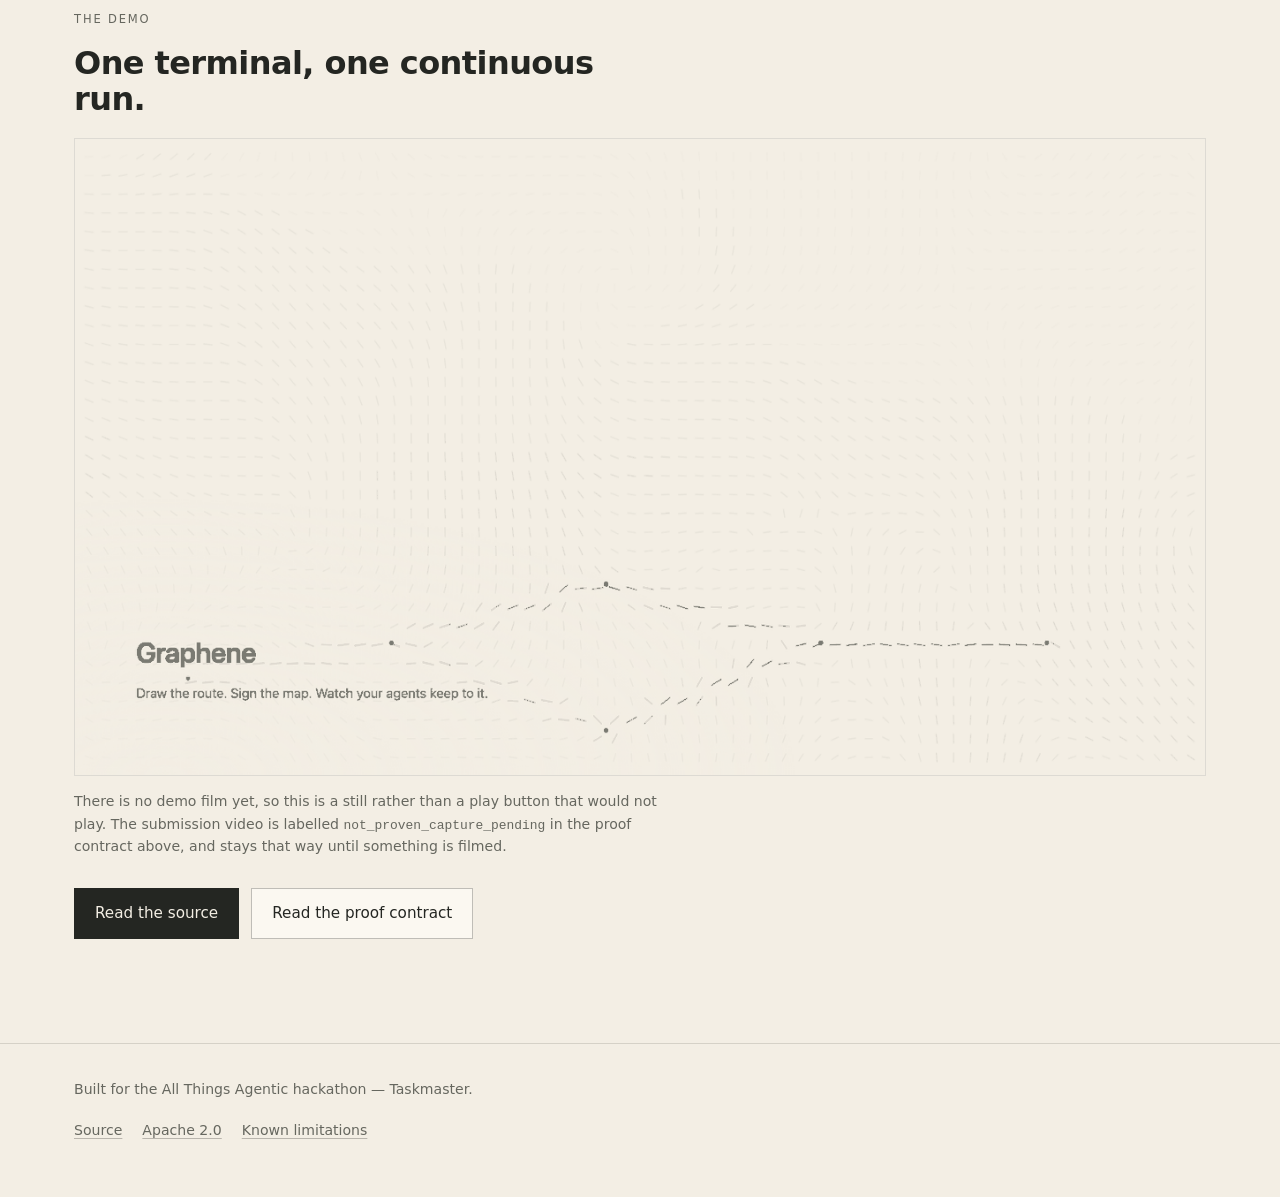
==== commit 61559858: "the audit's last two, and the report's own numbers corrected - "verification runs the one allowed ch" ====
--- a/index.html
+++ b/index.html
@@ -108,7 +108,7 @@
           </dl>
         </div>
         <p class="mg-note" data-note>Assembly consumes only accepted work, verification runs the
-          one allowed check, and the result is an isolated commit &mdash; nothing is pushed. A file
+          check this plan allows, and the result is an isolated commit &mdash; nothing is pushed. A file
           published against a task&rsquo;s declared write paths can then name the attempt, worker
           and fence behind it.</p>
         <div data-inspector><p class="mg-hint">Hover, tap or focus a task to see its contract.</p></div>
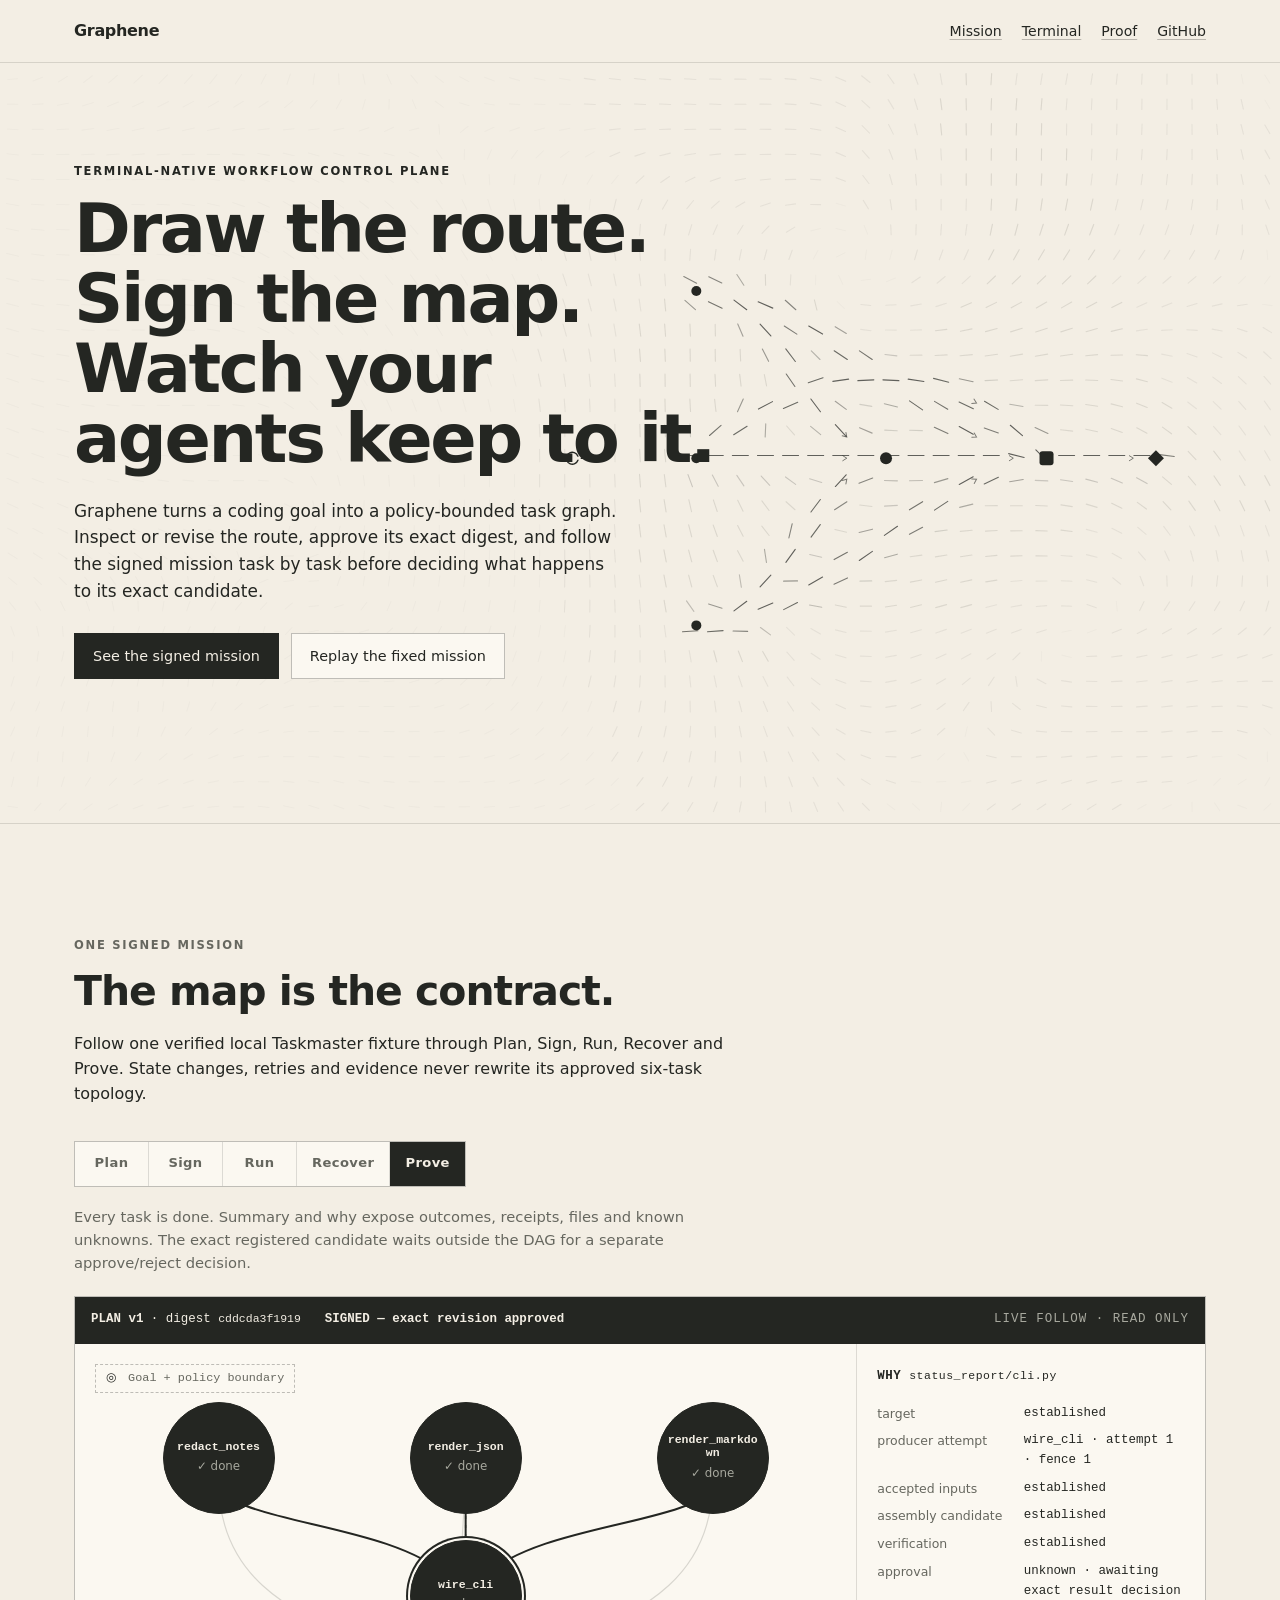
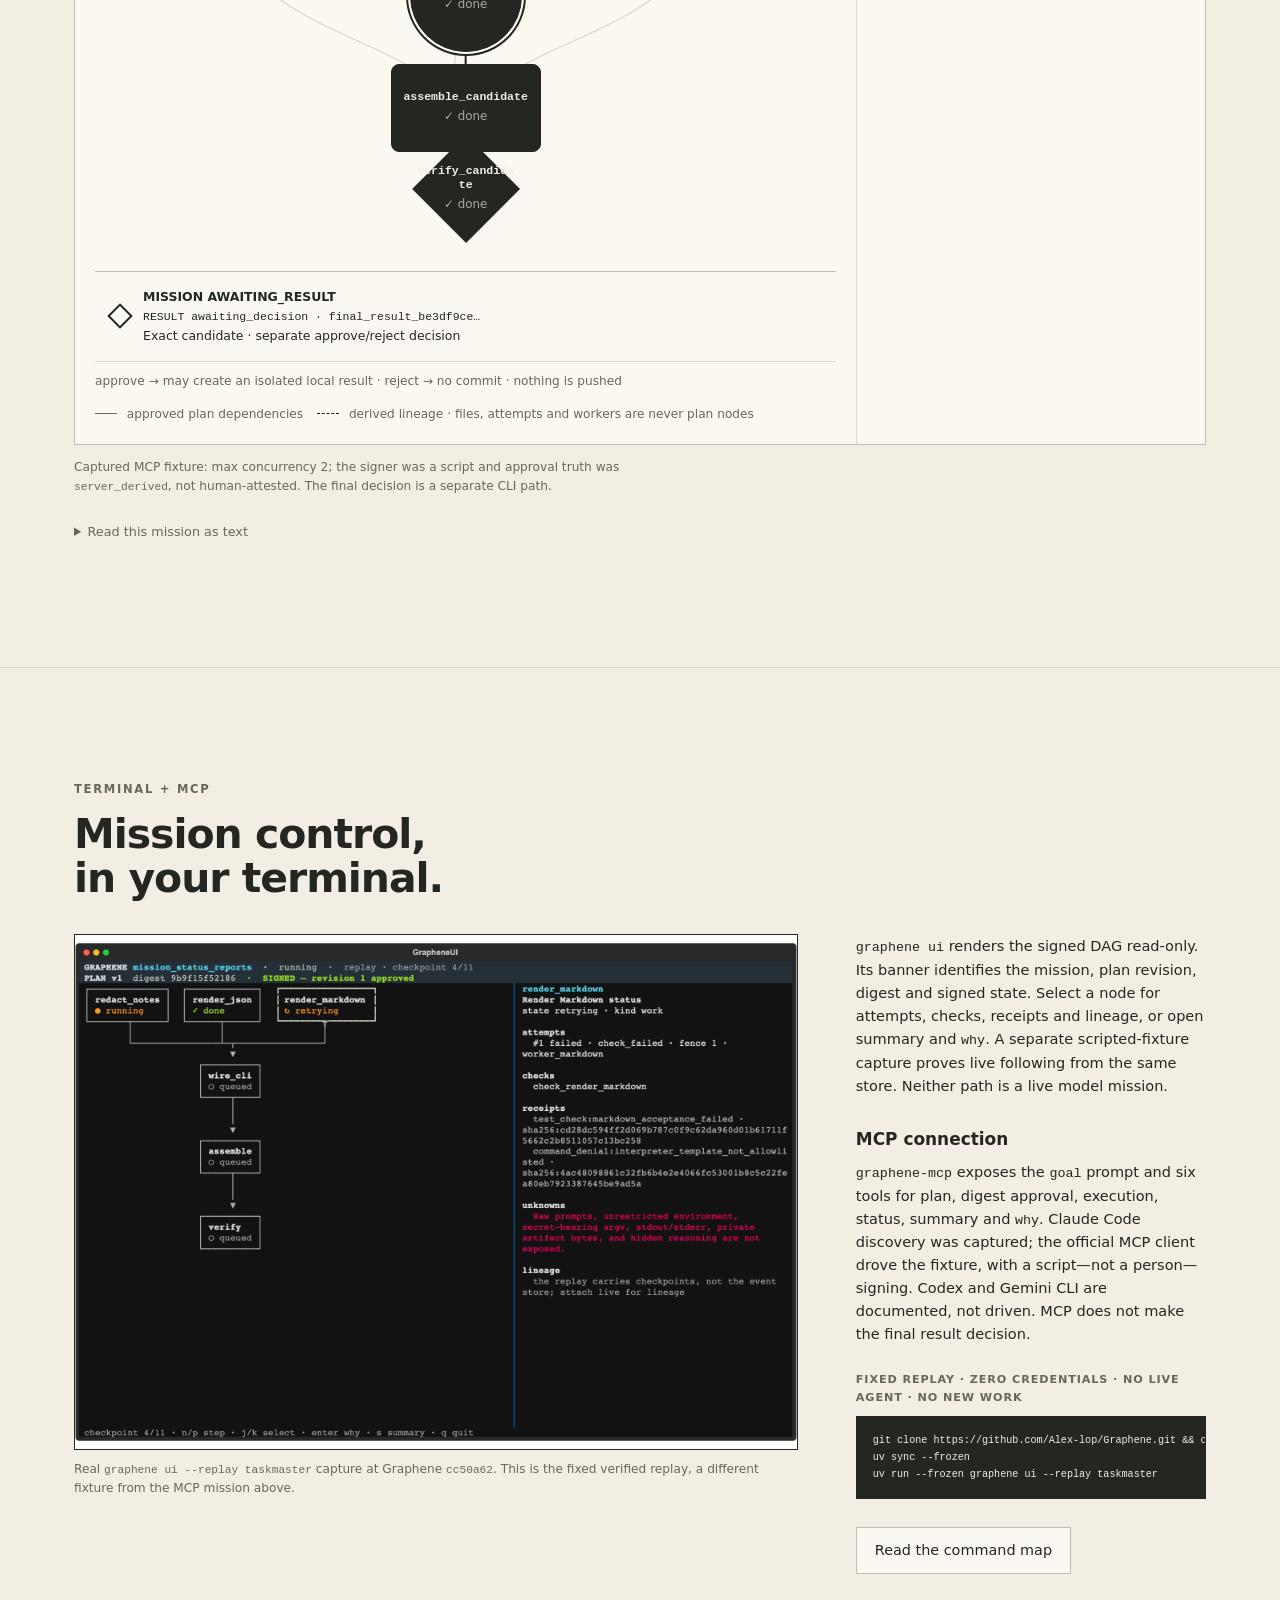
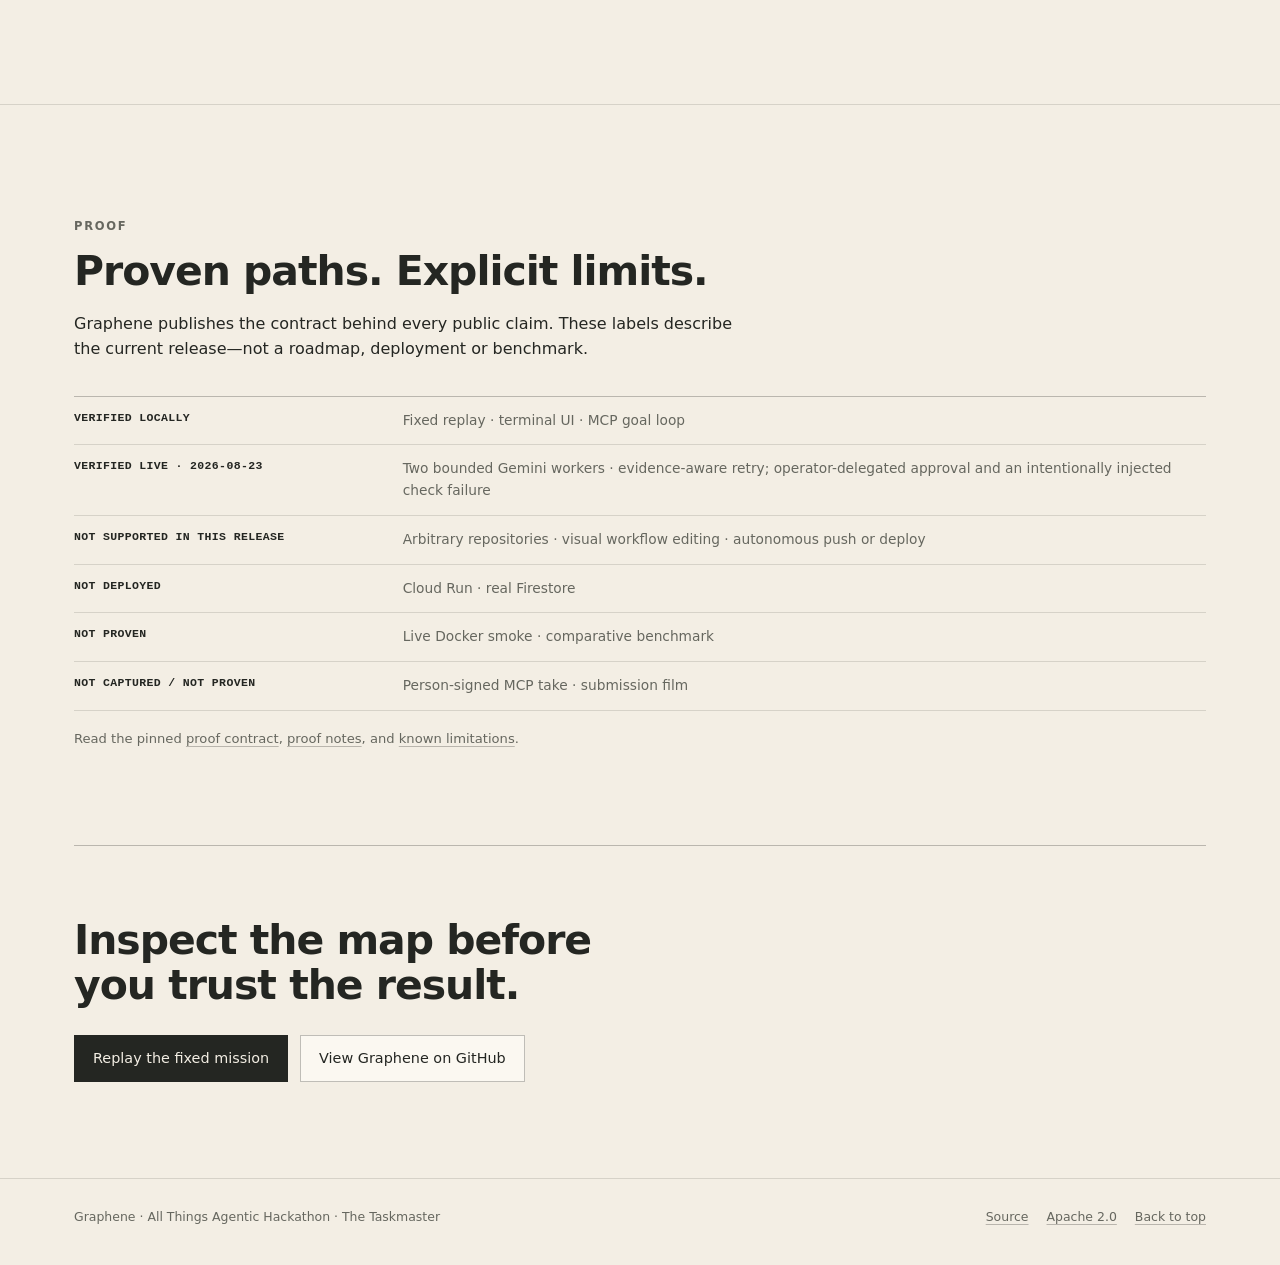
==== commit c44337ff: "refocus the site on current mission control" ====
--- a/index.html
+++ b/index.html
@@ -3,300 +3,232 @@
 <head>
 <meta charset="utf-8">
 <meta name="viewport" content="width=device-width, initial-scale=1">
-<title>Graphene — draw the route, sign the map</title>
-<meta name="description" content="Graphene turns one coding request into a route you can export, edit and approve. The approved revision is what runs.">
+<title>Graphene — workflow control for coding agents</title>
+<meta name="description" content="Approve one exact task graph, follow the signed coding mission read-only in your terminal, and inspect the summary and file lineage behind its candidate.">
 <meta name="theme-color" content="#f3eee4">
 <link rel="canonical" href="https://alex-lop.github.io/graphene-site/">
 <meta property="og:type" content="website">
 <meta property="og:url" content="https://alex-lop.github.io/graphene-site/">
-<meta property="og:title" content="Graphene — draw the route, sign the map">
-<meta property="og:description" content="Graphene turns one coding request into a route you can export, edit and approve. The approved revision is what runs.">
+<meta property="og:title" content="Graphene — workflow control for coding agents">
+<meta property="og:description" content="Approve one exact task graph, follow the signed coding mission read-only in your terminal, and inspect the summary and file lineage behind its candidate.">
 <meta property="og:image" content="https://alex-lop.github.io/graphene-site/assets/og.png">
+<meta property="og:image:alt" content="Graphene’s governed task route resolving from a field of possible work.">
 <meta name="twitter:card" content="summary_large_image">
-<meta name="twitter:title" content="Graphene — draw the route, sign the map">
-<meta name="twitter:description" content="Graphene turns one coding request into a route you can export, edit and approve. The approved revision is what runs.">
+<meta name="twitter:title" content="Graphene — workflow control for coding agents">
+<meta name="twitter:description" content="Approve one exact task graph, follow the signed coding mission read-only in your terminal, and inspect the summary and file lineage behind its candidate.">
 <meta name="twitter:image" content="https://alex-lop.github.io/graphene-site/assets/og.png">
+<meta name="twitter:image:alt" content="Graphene’s governed task route resolving from a field of possible work.">
 <link rel="icon" href="assets/favicon.svg" type="image/svg+xml">
 <link rel="alternate icon" href="assets/favicon.png" sizes="32x32">
 <link rel="stylesheet" href="assets/site.css">
-<script>document.documentElement.className = "js";</script>
+<script>document.documentElement.classList.add('js');</script>
 </head>
 <body>
 <a class="skip" href="#main">Skip to content</a>
 
-<nav class="nav">
+<nav class="nav" aria-label="Primary navigation">
   <div class="wrap">
-  <b>Graphene</b>
-  <ul>
-    <li><a href="#fits">Where it fits</a></li>
-    <li><a href="#proof">Proof</a></li>
-    <li><a href="https://github.com/Alex-lop/Graphene">GitHub</a></li>
-  </ul>
+    <a class="wordmark" href="#top" aria-label="Graphene, home">Graphene</a>
+    <ul>
+      <li><a href="#mission">Mission</a></li>
+      <li><a href="#terminal">Terminal</a></li>
+      <li><a href="#proof">Proof</a></li>
+      <li><a href="https://github.com/Alex-lop/Graphene">GitHub</a></li>
+    </ul>
   </div>
 </nav>
 
 <main id="main">
-
-<header class="hero">
-  <canvas data-field aria-hidden="true"></canvas>
-  <div class="wrap">
-    <h1>Draw the route. Sign the map. Watch your agents keep to it.</h1>
-    <p class="lede">A goal becomes a graph you can export, edit and approve. The approved
-      revision is what runs &mdash; every work task scoped, every retry fenced, every result
-      verified, and the files it publishes able to answer <code>graphene why</code>.</p>
-    <p class="actions">
-      <a class="btn btn-go" href="#loop">See a mission change</a>
-      <a class="btn" href="https://github.com/Alex-lop/Graphene">View on GitHub</a>
-    </p>
-  </div>
-</header>
-
-<section id="why">
-  <div class="wrap">
-    <p class="eyebrow">The problem</p>
-    <h2>Five agents on one repository, and you are the scheduler.</h2>
-    <p>Two of them answer the same open question differently, one quietly overwrites the
-      other&rsquo;s file, and a failed step retries with the same instructions that just failed.
-      The usual fix is more coordination <em>prompt</em> &mdash; which asks the probabilistic part
-      of the system to be the reliable part.</p>
-    <p>Graphene uses a contract instead: one approved plan revision per mission, a write scope
-      per worker, checks as the only definition of done, and lineage that outlives the run.</p>
-  </div>
-</section>
-
-<section id="loop">
-  <div class="wrap">
-    <p class="eyebrow">The loop</p>
-    <h2>You change the route. The runtime follows your change.</h2>
-    <p>Graphene proposes a route and will not run it: no worker can be leased under a revision
-      nobody approved. Step through what happens next.</p>
-
-    <div class="mission" data-mission>
-      <div>
-        <div class="mg-stages" data-stages role="group" aria-label="Mission stages, use left and right arrow keys"></div>
-        <div class="mg-frame">
-<svg class="mgraph" viewBox="0 0 430 578" role="img" aria-labelledby="mg-t mg-d">
-<title id="mg-t">A mission plan as a directed graph, at revision 2</title>
-<desc id="mg-d">Three parallel work tasks &#8212; a JSON renderer, a Markdown renderer, and a documentation task the user added &#8212; feed a CLI integration task and an assembly task. Assembly feeds verification, which feeds the isolated result commit. Each node shows its status; the documentation task and its edge into assembly are the user&#8217;s edit, which produced revision 2.</desc>
-<g class="mg-edges">
-<path class="mg-edge" data-from="task-json-renderer" data-to="task-cli-integration" style="--len:78" d="M 79.1 109.5 L 88.5 175.3 M 84.3 169.8 L 88.5 175.3 L 90.9 168.8"/>
-<path class="mg-edge" data-from="task-markdown-renderer" data-to="task-cli-integration" style="--len:123" d="M 181.2 97.7 L 108.4 181.2 M 109.9 174.5 L 108.4 181.2 L 114.9 178.8"/>
-<path class="mg-edge" data-from="task-json-renderer" data-to="assemble" style="--len:242" d="M 95.3 104.3 L 202.4 307.9 M 196.6 304.1 L 202.4 307.9 L 202.5 301.0"/>
-<path class="mg-edge" data-from="task-markdown-renderer" data-to="assemble" style="--len:207" d="M 214.0 110.0 L 214.0 305.0 M 210.7 299.0 L 214.0 305.0 L 217.3 299.0"/>
-<path class="mg-edge" data-from="task-cli-integration" data-to="assemble" style="--len:115" d="M 126.2 236.5 L 196.9 311.8 M 190.4 309.7 L 196.9 311.8 L 195.2 305.1"/>
-<path class="mg-edge mg-added" data-from="task-docs" data-to="assemble" style="--len:240" d="M 329.2 104.5 L 225.4 307.7 M 225.2 300.9 L 225.4 307.7 L 231.0 303.9"/>
-<path class="mg-edge" data-from="assemble" data-to="verify" style="--len:37" d="M 214.0 380.0 L 214.0 405.0 M 210.7 399.0 L 214.0 405.0 L 217.3 399.0"/>
-<path class="mg-edge" data-from="verify" data-to="result" style="--len:27" d="M 214.0 480.0 L 214.0 495.0 M 210.7 489.0 L 214.0 495.0 L 217.3 489.0"/>
-</g>
-<g class="mg-nodes">
-<g class="mg-node mg-work" data-node="task-json-renderer" data-state="accepted" tabindex="0" role="button" aria-label="task-json-renderer, accepted" data-x="72" data-y="60"><title>task-json-renderer, accepted</title><g class="mg-hit"><circle cx="72" cy="60" r="24" fill="transparent"/></g><g class="mg-mark"><circle cx="72.0" cy="60.0" r="9"/></g><text class="mg-lbl" x="72" y="90" text-anchor="middle">json</text><text class="mg-state" x="72" y="104" text-anchor="middle">✓ accepted</text></g>
-<g class="mg-node mg-work" data-node="task-markdown-renderer" data-state="accepted" tabindex="0" role="button" aria-label="task-markdown-renderer, accepted" data-x="214" data-y="60"><title>task-markdown-renderer, accepted</title><g class="mg-hit"><circle cx="214" cy="60" r="24" fill="transparent"/></g><g class="mg-mark"><circle cx="214.0" cy="60.0" r="9"/></g><text class="mg-lbl" x="214" y="90" text-anchor="middle">markdown</text><text class="mg-state" x="214" y="104" text-anchor="middle">✓ accepted</text></g>
-<g class="mg-node mg-work mg-added" data-node="task-docs" data-state="accepted" tabindex="0" role="button" aria-label="task-docs, accepted" data-x="352" data-y="60"><title>task-docs, accepted</title><g class="mg-hit"><circle cx="352" cy="60" r="24" fill="transparent"/></g><g class="mg-mark"><circle cx="352.0" cy="60.0" r="9"/></g><text class="mg-lbl" x="352" y="90" text-anchor="middle">docs</text><text class="mg-state" x="352" y="104" text-anchor="middle">✓ accepted</text></g>
-<g class="mg-node mg-work" data-node="task-cli-integration" data-state="accepted" tabindex="0" role="button" aria-label="task-cli-integration, accepted" data-x="92" data-y="200"><title>task-cli-integration, accepted</title><g class="mg-hit"><circle cx="92" cy="200" r="24" fill="transparent"/></g><g class="mg-mark"><circle cx="92.0" cy="200.0" r="9"/></g><text class="mg-lbl" x="92" y="230" text-anchor="middle">cli</text><text class="mg-state" x="92" y="244" text-anchor="middle">✓ accepted</text></g>
-<g class="mg-node mg-assembly" data-node="assemble" data-state="accepted" tabindex="0" role="button" aria-label="assemble, accepted" data-x="214" data-y="330"><title>assemble, accepted</title><g class="mg-hit"><circle cx="214" cy="330" r="24" fill="transparent"/></g><g class="mg-mark"><rect x="206.8" y="322.8" width="14.4" height="14.4" rx="2"/></g><text class="mg-lbl" x="214" y="360" text-anchor="middle">assemble</text><text class="mg-state" x="214" y="374" text-anchor="middle">✓ accepted</text></g>
-<g class="mg-node mg-verification" data-node="verify" data-state="accepted" tabindex="0" role="button" aria-label="verify, accepted" data-x="214" data-y="430"><title>verify, accepted</title><g class="mg-hit"><circle cx="214" cy="430" r="24" fill="transparent"/></g><g class="mg-mark"><path d="M 214.0 417.1 L 226.9 430.0 L 214.0 442.9 L 201.1 430.0 Z"/></g><text class="mg-lbl" x="214" y="460" text-anchor="middle">verify</text><text class="mg-state" x="214" y="474" text-anchor="middle">✓ accepted</text></g>
-<g class="mg-node mg-result" data-node="result" data-state="committed" tabindex="0" role="button" aria-label="result, committed" data-x="214" data-y="520"><title>result, committed</title><g class="mg-hit"><circle cx="214" cy="520" r="24" fill="transparent"/></g><g class="mg-mark"><circle cx="214.0" cy="520.0" r="9"/></g><text class="mg-lbl" x="214" y="550" text-anchor="middle">result</text><text class="mg-state" x="214" y="564" text-anchor="middle">✓ committed</text></g>
-</g></svg>
+  <header class="hero" id="top">
+    <canvas data-field aria-hidden="true"></canvas>
+    <div class="wrap hero-copy">
+      <p class="eyebrow">Terminal-native workflow control plane</p>
+      <h1>Draw the route. Sign the map. Watch your agents keep to it.</h1>
+      <p class="lede">Graphene turns a coding goal into a policy-bounded task graph. Inspect or revise the route, approve its exact digest, and follow the signed mission task by task before deciding what happens to its exact candidate.</p>
+      <p class="actions">
+        <a class="btn btn-go" href="#mission">See the signed mission</a>
+        <a class="btn" href="#terminal">Replay the fixed mission</a>
+      </p>
+    </div>
+  </header>
+
+  <section id="mission" class="mission-section">
+    <div class="wrap">
+      <div class="section-intro">
+        <p class="eyebrow">One signed mission</p>
+        <h2>The map is the contract.</h2>
+        <p>Follow one verified local Taskmaster fixture through Plan, Sign, Run, Recover and Prove. State changes, retries and evidence never rewrite its approved six-task topology.</p>
+      </div>
+
+      <div class="mission" data-mission>
+        <div class="stage-controls" data-stages role="group" aria-label="Mission explanation stages">
+          <button type="button" data-stage="plan" aria-pressed="false">Plan</button>
+          <button type="button" data-stage="sign" aria-pressed="false">Sign</button>
+          <button type="button" data-stage="run" aria-pressed="false">Run</button>
+          <button type="button" data-stage="recover" aria-pressed="false">Recover</button>
+          <button type="button" data-stage="prove" aria-pressed="true" class="is-on">Prove</button>
         </div>
-      </div>
-      <div class="mg-side">
-        <div class="mg-read" data-readout>
-          <dl>
-            <dt>revision</dt><dd data-rev>2</dd>
-            <dt>plan_sha256</dt><dd data-digest class="is-v2">4657377bb718c385427be0ddda84a4f62f9b679a8ebb0b93b859b626086059f2</dd>
-            <dt>approval</dt><dd data-approval>event records revision 2, plan_sha256 and base_sha</dd>
+        <p class="stage-note" data-stage-note>Every task is done. Summary and <code>why</code> expose outcomes, receipts, files and known unknowns. The exact registered candidate waits outside the DAG for a separate approve/reject decision.</p>
+        <p class="sr-only" data-stage-live aria-live="polite"></p>
+
+        <div class="mission-shell">
+          <div class="mission-banner">
+            <p><b>PLAN v1</b> · digest <code data-digest>cddcda3f1919</code></p>
+            <p><strong data-signed>SIGNED — exact revision approved</strong></p>
+            <p class="read-only">LIVE FOLLOW · READ ONLY</p>
+          </div>
+          <dl class="sr-only fixture-identifiers">
+            <dt>Graphene truth source</dt><dd>cc50a62a9a3f6b521d5a157b0942ca4e722fbe57</dd>
+            <dt>Captured mission</dt><dd>mission_start_5541d5c504fa7f8409087233</dd>
+            <dt>Base SHA</dt><dd>e5995606e3cdcf37737dc613e2f391e229726358</dd>
+            <dt>Plan revision</dt><dd>1</dd>
+            <dt>Canonical plan digest</dt><dd>cddcda3f19194df275e7be75c9fe2ba9b087fa4ebfd69ed7893b97754040bf8c</dd>
           </dl>
+
+          <div class="mission-grid">
+            <div class="mission-map">
+              <p class="goal-boundary"><span aria-hidden="true">◎</span> Goal + policy boundary</p>
+              <div class="dag" data-dag>
+                <svg viewBox="0 0 720 455" preserveAspectRatio="none" role="img" aria-labelledby="mission-map-title mission-map-desc" focusable="false">
+                  <title id="mission-map-title" data-map-title>Prove: all six approved tasks are done</title>
+                  <desc id="mission-map-desc" data-map-desc>The fixed task graph ends at verification. An exact result candidate waits outside the graph for a separate decision.</desc>
+                  <defs>
+                    <marker id="arrow" markerWidth="8" markerHeight="8" refX="6" refY="4" orient="auto"><path d="M0 0L8 4L0 8Z"/></marker>
+                  </defs>
+                  <g class="plan-edges">
+                    <path data-from="redact_notes" data-to="wire_cli" d="M120 82 C120 126 282 122 342 178"/>
+                    <path data-from="render_json" data-to="wire_cli" d="M360 82 L360 178"/>
+                    <path data-from="render_markdown" data-to="wire_cli" d="M600 82 C600 126 438 122 378 178"/>
+                    <path data-from="redact_notes" data-to="assemble_candidate" d="M120 82 C120 226 270 228 338 292"/>
+                    <path data-from="render_json" data-to="assemble_candidate" d="M360 82 L348 292"/>
+                    <path data-from="render_markdown" data-to="assemble_candidate" d="M600 82 C600 226 450 228 382 292"/>
+                    <path data-from="wire_cli" data-to="assemble_candidate" d="M360 218 L360 292"/>
+                    <path data-from="assemble_candidate" data-to="verify_candidate" d="M360 332 L360 397"/>
+                  </g>
+                  <g class="lineage-edges" data-lineage aria-hidden="true">
+                    <path d="M360 82 L360 178 L360 292 L360 397"/>
+                  </g>
+                </svg>
+
+                <button class="task-node work" style="--x:16.67%;--y:13.2%" type="button" data-node="redact_notes" aria-controls="task-inspector" aria-expanded="false" disabled>
+                  <span class="task-name">redact_notes</span><span class="task-state" data-state>✓ done</span>
+                </button>
+                <button class="task-node work" style="--x:50%;--y:13.2%" type="button" data-node="render_json" aria-controls="task-inspector" aria-expanded="false" disabled>
+                  <span class="task-name">render_json</span><span class="task-state" data-state>✓ done</span>
+                </button>
+                <button class="task-node work" style="--x:83.33%;--y:13.2%" type="button" data-node="render_markdown" aria-controls="task-inspector" aria-expanded="false" disabled>
+                  <span class="task-name">render_markdown</span><span class="task-state" data-state>✓ done</span>
+                </button>
+                <button class="task-node work" style="--x:50%;--y:43.5%" type="button" data-node="wire_cli" aria-controls="task-inspector" aria-expanded="true" disabled>
+                  <span class="task-name">wire_cli</span><span class="task-state" data-state>✓ done</span>
+                </button>
+                <button class="task-node assembly" style="--x:50%;--y:68.1%" type="button" data-node="assemble_candidate" aria-controls="task-inspector" aria-expanded="false" disabled>
+                  <span class="task-name">assemble_candidate</span><span class="task-state" data-state>✓ done</span>
+                </button>
+                <button class="task-node verification" style="--x:50%;--y:86%" type="button" data-node="verify_candidate" aria-controls="task-inspector" aria-expanded="false" disabled>
+                  <span class="task-name">verify_candidate</span><span class="task-state" data-state>✓ done</span>
+                </button>
+              </div>
+
+              <div class="candidate" data-candidate>
+                <span class="candidate-mark" aria-hidden="true"></span>
+                <div><b>MISSION AWAITING_RESULT</b><br><code>RESULT awaiting_decision · final_result_be3df9ce…</code><br>Exact candidate · separate approve/reject decision</div>
+              </div>
+              <p class="decision-note">approve → may create an isolated local result · reject → no commit · nothing is pushed</p>
+              <p class="legend"><span class="edge-key"></span> approved plan dependencies <span class="lineage-key"></span> derived lineage · files, attempts and workers are never plan nodes</p>
+            </div>
+
+            <aside class="task-inspector" id="task-inspector" data-inspector aria-live="polite">
+              <p class="inspector-title">WHY <code>status_report/cli.py</code></p>
+              <dl>
+                <dt>target</dt><dd>established</dd>
+                <dt>producer attempt</dt><dd>wire_cli · attempt 1 · fence 1</dd>
+                <dt>accepted inputs</dt><dd>established</dd>
+                <dt>assembly candidate</dt><dd>established</dd>
+                <dt>verification</dt><dd>established</dd>
+                <dt>approval</dt><dd>unknown · awaiting exact result decision</dd>
+              </dl>
+            </aside>
+          </div>
         </div>
-        <p class="mg-note" data-note>Assembly consumes only accepted work, verification runs the
-          check this plan allows, and the result is an isolated commit &mdash; nothing is pushed. A file
-          published against a task&rsquo;s declared write paths can then name the attempt, worker
-          and fence behind it.</p>
-        <div data-inspector><p class="mg-hint">Hover, tap or focus a task to see its contract.</p></div>
-        <button type="button" class="mg-replay" data-replay>Replay from the proposal</button>
-      </div>
-    </div>
-
-    <p class="small muted" style="margin-top:22px;max-width:64ch">
-      An interactive explanation assembled from separately verified behaviours &mdash; not one
-      recorded mission. <b>Node added, assembly rewired, revision&nbsp;2 approved and executed
-      instead of the proposal, and nothing dispatchable without its own approval:</b>
-      verified locally, credential-free, by
-      <a href="https://github.com/Alex-lop/Graphene/blob/main/tests/integration/test_plan_edit_path.py">test_plan_edit_path.py</a>.
-      <b>Diagnostic retry at a strictly higher fence:</b> verified live on 2026-08-23.
-      <b>One continuous live take of the whole sequence:</b> not captured yet.
-      The revision&nbsp;1 digest is the one Graphene recorded for that captured plan; the
-      revision&nbsp;2 digest is not from a recorded mission &mdash;
-      <code>scripts/plan_digest.py</code> beside this page applies the edit above to that plan
-      and reproduces both.</p>
-  </div>
-</section>
-
-<section id="fits">
-  <div class="wrap">
-    <p class="eyebrow">Where Graphene fits</p>
-    <h2>Different graphs answer different questions.</h2>
-    <p>A repository map tells an agent where to look. An agent framework tells developers how an
-      agent application should run. A planning graph keeps requirements and work aligned.
-      Graphene turns one coding request into a route you can reshape, approve by digest, and then
-      hold the runtime to.</p>
-
-    <table class="compare">
-      <thead><tr><th scope="col">Tool or category</th><th scope="col">Its graph represents</th><th scope="col">Choose it when you need</th></tr></thead>
-      <tbody>
-        <tr>
-          <td><a href="https://github.com/NanoNets/Graft/blob/main/README.md">Graft</a> /
-              <a href="https://aider.chat/docs/repomap.html">repository maps</a></td>
-          <td data-th="Its graph represents">Existing code, written back into the repo as linked plain-English nodes</td>
-          <td data-th="Choose it when you need">Standing context, so an agent starts oriented instead of grepping cold</td>
-        </tr>
-        <tr>
-          <td><a href="https://github.com/microsoft/RPG-ZeroRepo/blob/main/CoderMind/README.md">CoderMind</a> / planning graphs</td>
-          <td data-th="Its graph represents">Requirements, features, architecture, files, code entities and dependencies</td>
-          <td data-th="Choose it when you need">To make an agent plan before it edits, across a long horizon</td>
-        </tr>
-        <tr>
-          <td><a href="https://docs.langchain.com/oss/python/langgraph/overview">LangGraph</a> /
-              <a href="https://docs.langchain.com/langsmith/studio">Studio</a></td>
-          <td data-th="Its graph represents">A developer-defined stateful agent workflow and its execution state</td>
-          <td data-th="Choose it when you need">A framework to build, run, inspect and debug your own agent system</td>
-        </tr>
-        <tr class="is-us">
-          <td>Graphene</td>
-          <td data-th="Its graph represents">One commit-bound coding mission: tasks, scopes, checks, artifacts and lineage</td>
-          <td data-th="Choose it when you need">To reshape a proposed route, approve one exact revision, and execute only what that approval covers</td>
-        </tr>
-      </tbody>
-    </table>
-
-    <p class="small muted" style="margin-top:18px">These layers are complementary rather than
-      competing &mdash; a context provider could advise a planner, an agent framework could host a
-      runtime behind a node. Neither integration exists today.
-      Graphene&rsquo;s boundary is the approved coding mission &mdash; the revision, scopes, checks, retries, artifacts and lineage
-      meet there. Descriptions taken from each project&rsquo;s own documentation, 24&nbsp;August&nbsp;2026.</p>
-    <p><b>Use Graphene when &ldquo;the agent finished&rdquo; is not enough, and you need to know
-      which plan ran.</b></p>
-  </div>
-</section>
-
-<section id="terminal">
-  <div class="wrap">
-    <p class="eyebrow">In the terminal</p>
-    <h2>Captured output, not a mockup.</h2>
-    <p class="small muted">The first two blocks were produced credential-free with
-      <code>--driver scripted-local</code>: they are the plan surface, not a model&rsquo;s
-      proposal. Temporary paths read <code>TARGET</code>; nothing else is altered, re-wrapped
-      or re-ordered.</p>
-<!--TERMINAL-->
-    <figure>
-      <!-- graphene plan &quot;&lt;goal&gt;&quot; --repo TARGET --driver scripted-local
-           captured in Alex-lop/Graphene at fa302a130afd58340d4f0c3d95565f60db2f531a
-           evidence/contract/2026-08-24-plan-surface/plan-surface.txt lines 1-14, verbatim -->
-      <pre><code>$ graphene plan &quot;Add redacted JSON and Markdown status reports to the fixture CLI.&quot; --repo TARGET --driver scripted-local
-Mission: mission_start_b2e344868f963d9a3472ada4      Base: e5995606e3cd      Plan: v1 / sha256:cfc96860bf0c…
-
-ID                  STATE   DEPS                                               ROLE           READ/WRITE  CHECKS
-assemble_candidate  queued  redact_notes,render_json,render_markdown,wire_cli  assembler      12 / 8      1
-redact_notes        queued  -                                                  report-worker  2 / 2       1
-render_json         queued  -                                                  report-worker  2 / 2       1
-render_markdown     queued  -                                                  report-worker  2 / 2       1
-verify_candidate    queued  assemble_candidate                                 verifier       12 / 0      1
-wire_cli            queued  redact_notes,render_json,render_markdown           integrator     12 / 2      1
-
-Critical path: render_markdown → wire_cli → assemble_candidate → verify_candidate
-Frontier on approval: redact_notes, render_json, render_markdown          Needs approval: plan v1
-Inspect one node: graphene plan show mission_start_b2e344868f963d9a3472ada4 --detail</code></pre>
-      <figcaption>What you are asked to approve: the mission, the base commit, the plan digest, every task with its dependencies, role, read/write scope counts and check &mdash; then the critical path, what becomes ready on approval, and the fact that nothing has been approved yet. <span class="muted">&mdash; <code>evidence/contract/2026-08-24-plan-surface/plan-surface.txt</code> lines&nbsp;1&ndash;14.</span></figcaption>
-    </figure>
-    <figure>
-      <!-- graphene plan diff MISSION_ID 1 2
-           captured in Alex-lop/Graphene at fa302a130afd58340d4f0c3d95565f60db2f531a
-           evidence/contract/2026-08-24-plan-surface/plan-surface.txt lines 89-95, verbatim -->
-      <pre><code>$ graphene plan diff mission_start_b2e344868f963d9a3472ada4 1 2
-PLAN DIFF mission_start_b2e344868f963d9a3472ada4 v1 -&gt; v2
-  from sha256:cfc96860bf0c… to sha256:0170be81c70a…
-  ~ NODE redact_notes changed
-    field contract: &#x27;Replace secret-bearing notes with a stable redacted marker.&#x27; -&gt; &quot;Replace secret-bearing notes with a stable redacted marker. Match the shape of render_json&#x27;s output.&quot;
-    field read_paths: +status_report/render_json.py, +tests/test_render_json.py  ** SCOPE EXPANSION **
-  approve this revision: graphene plan approve mission_start_b2e344868f963d9a3472ada4 --revision 2</code></pre>
-      <figcaption>You widened one worker&rsquo;s read scope. The digest changed, the diff names the field that moved, and it is flagged <code>** SCOPE EXPANSION **</code> &mdash; revision 2 now needs an approval of its own. <span class="muted">&mdash; <code>evidence/contract/2026-08-24-plan-surface/plan-surface.txt</code> lines&nbsp;89&ndash;95.</span></figcaption>
-    </figure>
-    <figure>
-      <!-- graphene why ledger_service/cli.py --mission mission_start_5291caad50a8ee7a222a9221
-           captured in Alex-lop/Graphene at fa302a130afd58340d4f0c3d95565f60db2f531a
-           evidence/north_star/2026-08-23-mission1/why_ledger_service_cli.py.txt lines 27-32, verbatim -->
-      <pre><code>STAGE approval established
-  node event mission_event_c5034ff29d43388cb6f45981c8b49919 kind=none task=none attempt=none worker=none attempt_number=none fence=none sha256=none
-  events mission_event_c5034ff29d43388cb6f45981c8b49919
-  note A committed final approval references the assembly candidate.
-UNKNOWN The model-proposed plan awaits operator review.
-TRUST: every line above is derived from hash-chained mission events and resolvable evidence references; unknowns are listed, never guessed.</code></pre>
-      <figcaption>Afterwards, from a live Gemini mission: the tail of a lineage answer. Note the <code>UNKNOWN</code> line: the answer carries its own caveats on screen instead of quietly dropping them. <span class="muted">&mdash; <code>evidence/north_star/2026-08-23-mission1/why_ledger_service_cli.py.txt</code> lines&nbsp;27&ndash;32.</span></figcaption>
-    </figure>
-    <div class="term-cap">
-
-    </div>
-<!--/TERMINAL-->
-  </div>
-</section>
-
-<section id="proof">
-  <div class="wrap">
-    <p class="eyebrow">Proof</p>
-    <h2>Proven today, and not yet.</h2>
-    <p>Graphene keeps a machine-readable proof contract in its own repository, and the honest
-      rows stay in it. This summarises what the page claims; the full contract carries more.</p>
-<!--PROOF-->
-    <table class="proof">
-      <thead><tr><th scope="col">Capability</th><th scope="col">Label, and what it is limited to</th></tr></thead>
-      <tbody>
-        <tr><td>Live Gemini planning and two bounded workers</td><td><span class="label yes">verified_live</span><br>on 2026-08-23, with evidence-bound provider receipts</td></tr>
-        <tr><td>Diagnostic-aware retry at a strictly higher fence</td><td><span class="label yes">verified_live</span><br>observed live in both directions on 2026-08-23</td></tr>
-        <tr><td>Credential-free core test matrix</td><td><span class="label yes">verified_local</span><br>808 Python tests, four explicit opt-in skips</td></tr>
-        <tr><td>Terminal plan revision path — export, revise, diff, approve, execute</td><td><span class="label yes">verified_local</span><br>proven by the credential-free integration test tests/integration/test_plan_edit_path.py; no live run of the sequence yet, and this row is not in the proof contract</td></tr>
-        <tr><td>Cloud Run and real Firestore deployment</td><td><span class="label no">not_deployed</span><br>packaging, unit tests and the official emulator are not deployment proof</td></tr>
-        <tr><td>Docker isolated executor</td><td><span class="label no">not_proven</span><br>needs a responsive daemon and a built immutable image</td></tr>
-        <tr><td>Comparative graph benchmark</td><td><span class="label no">not_proven</span><br>no run, no token, cost or latency result, no median, no P95 is claimed</td></tr>
-        <tr><td>Product media, and a continuous live edited-DAG take</td><td><span class="label no">not_proven_capture_pending</span><br>nothing has been filmed</td></tr>
-      </tbody>
-    </table>
-    <p class="small muted">The complete machine-readable contract at commit <code>fa302a130afd</code>, committed 2026-08-24, is <a href="https://github.com/Alex-lop/Graphene/blob/main/contracts/product_proof.json">in the repository</a> and vendored beside this page at <a href="assets/product_proof.snapshot.json">product_proof.snapshot.json</a> (byte-identical). It carries 12 further deferred items. Labels here only flip once the machine evidence is in the repository.</p>
-<!--/PROOF-->
-  </div>
-</section>
-
-<section id="demo">
-  <div class="wrap">
-    <p class="eyebrow">The demo</p>
-    <h2>One terminal, one continuous run.</h2>
-<!--DEMOSLOT-->
-    <div class="slot">
-      <img src="assets/poster.png" width="1280" height="720"
-           alt="A still of the hero field, resolved into a six-node mission graph.">
-    </div>
-    <p class="small muted" style="margin-top:14px">There is no demo film yet, so this is a
-      still rather than a play button that would not play. The submission video is labelled
-      <code>not_proven_capture_pending</code> in the proof contract above, and stays that way
-      until something is filmed.</p>
-<!--/DEMOSLOT-->
-    <p class="actions" style="margin-top:30px">
-      <a class="btn btn-go" href="https://github.com/Alex-lop/Graphene">Read the source</a>
-      <a class="btn" href="https://github.com/Alex-lop/Graphene/blob/main/contracts/product_proof.json">Read the proof contract</a>
-    </p>
-  </div>
-</section>
-
+
+        <p class="fixture-note">Captured MCP fixture: max concurrency 2; the signer was a script and approval truth was <code>server_derived</code>, not human-attested. The final decision is a separate CLI path.</p>
+
+        <details class="mission-text">
+          <summary>Read this mission as text</summary>
+          <p>At the recorded final state all six tasks are done. <code>redact_notes</code>, <code>render_json</code> and <code>render_markdown</code> are roots. <code>wire_cli</code> depends on all three. <code>assemble_candidate</code> depends on all three roots plus <code>wire_cli</code>; <code>verify_candidate</code> depends on assembly. Markdown attempt 1 at fence 1 failed its acceptance check; the same task returned through retrying and ready, then passed as attempt 2 at fence 2. The mission is <code>awaiting_result</code>; bundle <code>final_result_be3df9ce374fa025d93f452e088d5803</code> is <code>awaiting_decision</code> outside the task graph. The recorded <code>why status_report/cli.py</code> query establishes target, producer, accepted inputs, assembly and verification; approval remains unknown.</p>
+        </details>
+      </div>
+    </div>
+  </section>
+
+  <section id="terminal" class="terminal-section">
+    <div class="wrap">
+      <div class="section-intro">
+        <p class="eyebrow">Terminal + MCP</p>
+        <h2>Mission control, in your terminal.</h2>
+      </div>
+
+      <div class="terminal-grid">
+        <figure class="terminal-figure">
+          <img src="assets/ui-terminal.webp" width="1800" height="1280" alt="Graphene replay at checkpoint 4 of 11, with render_markdown retrying and its first failed attempt, checks, receipts, unknowns and lineage limit visible.">
+          <figcaption>Real <code>graphene ui --replay taskmaster</code> capture at Graphene <code>cc50a62</code>. This is the fixed verified replay, a different fixture from the MCP mission above.</figcaption>
+        </figure>
+
+        <div class="terminal-copy">
+          <p><code>graphene ui</code> renders the signed DAG read-only. Its banner identifies the mission, plan revision, digest and signed state. Select a node for attempts, checks, receipts and lineage, or open summary and <code>why</code>. A separate scripted-fixture capture proves live following from the same store. Neither path is a live model mission.</p>
+          <h3>MCP connection</h3>
+          <p><code>graphene-mcp</code> exposes the <code>goal</code> prompt and six tools for plan, digest approval, execution, status, summary and <code>why</code>. Claude Code discovery was captured; the official MCP client drove the fixture, with a script—not a person—signing. Codex and Gemini CLI are documented, not driven. MCP does not make the final result decision.</p>
+          <p class="command-label">Fixed replay · zero credentials · no live agent · no new work</p>
+          <pre><code>git clone https://github.com/Alex-lop/Graphene.git &amp;&amp; cd Graphene
+uv sync --frozen
+uv run --frozen graphene ui --replay taskmaster</code></pre>
+          <p class="actions"><a class="btn" href="https://github.com/Alex-lop/Graphene/blob/cc50a62a9a3f6b521d5a157b0942ca4e722fbe57/docs/COMMANDS.md">Read the command map</a></p>
+        </div>
+      </div>
+    </div>
+  </section>
+
+  <section id="proof" class="closing">
+    <div class="wrap">
+      <div class="section-intro">
+        <p class="eyebrow">Proof</p>
+        <h2>Proven paths. Explicit limits.</h2>
+        <p>Graphene publishes the contract behind every public claim. These labels describe the current release—not a roadmap, deployment or benchmark.</p>
+      </div>
+
+      <dl class="proof-strip">
+        <div><dt>Verified locally</dt><dd>Fixed replay · terminal UI · MCP goal loop</dd></div>
+        <div><dt>Verified live · 2026-08-23</dt><dd>Two bounded Gemini workers · evidence-aware retry; operator-delegated approval and an intentionally injected check failure</dd></div>
+        <div><dt>Not supported in this release</dt><dd>Arbitrary repositories · visual workflow editing · autonomous push or deploy</dd></div>
+        <div><dt>Not deployed</dt><dd>Cloud Run · real Firestore</dd></div>
+        <div><dt>Not proven</dt><dd>Live Docker smoke · comparative benchmark</dd></div>
+        <div><dt>Not captured / not proven</dt><dd>Person-signed MCP take · submission film</dd></div>
+      </dl>
+
+      <p class="proof-links">Read the pinned <a href="https://github.com/Alex-lop/Graphene/blob/cc50a62a9a3f6b521d5a157b0942ca4e722fbe57/contracts/product_proof.json">proof contract</a>, <a href="https://github.com/Alex-lop/Graphene/blob/cc50a62a9a3f6b521d5a157b0942ca4e722fbe57/docs/PROOF.md">proof notes</a>, and <a href="https://github.com/Alex-lop/Graphene/blob/cc50a62a9a3f6b521d5a157b0942ca4e722fbe57/docs/KNOWN_LIMITATIONS.md">known limitations</a>.</p>
+
+      <div class="final-cta">
+        <h2>Inspect the map before you trust the result.</h2>
+        <p class="actions">
+          <a class="btn btn-go" href="#terminal">Replay the fixed mission</a>
+          <a class="btn" href="https://github.com/Alex-lop/Graphene">View Graphene on GitHub</a>
+        </p>
+      </div>
+    </div>
+
+    <footer>
+      <div class="wrap">
+        <p>Graphene · All Things Agentic Hackathon · The Taskmaster</p>
+        <ul>
+          <li><a href="https://github.com/Alex-lop/Graphene">Source</a></li>
+          <li><a href="https://github.com/Alex-lop/Graphene/blob/main/LICENSE">Apache 2.0</a></li>
+          <li><a href="#top">Back to top</a></li>
+        </ul>
+      </div>
+    </footer>
+  </section>
 </main>
-
-<footer>
-  <div class="wrap">
-    <p>Built for the All Things Agentic hackathon &mdash; Taskmaster.</p>
-    <ul>
-      <li><a href="https://github.com/Alex-lop/Graphene">Source</a></li>
-      <li><a href="https://github.com/Alex-lop/Graphene/blob/main/LICENSE">Apache&nbsp;2.0</a></li>
-      <li><a href="https://github.com/Alex-lop/Graphene/blob/main/docs/KNOWN_LIMITATIONS.md">Known limitations</a></li>
-    </ul>
-  </div>
-</footer>
 
 <script src="assets/field.js" defer></script>
 <script src="assets/mission.js" defer></script>
--- a/assets/site.css
+++ b/assets/site.css
@@ -1,174 +1,248 @@
 @import url("design-tokens.css");
 
 *, *::before, *::after { box-sizing: border-box; }
-html { -webkit-text-size-adjust: 100%; }
+[hidden] { display: none !important; }
+html { -webkit-text-size-adjust: 100%; scroll-behavior: smooth; }
 body {
-  margin: 0; background: var(--bg); color: var(--ink);
-  font: 400 17px/1.62 var(--font-sans);
-  -webkit-font-smoothing: antialiased; overflow-x: hidden;
-}
-img, svg, video { max-width: 100%; }
-
+  margin: 0;
+  overflow-x: hidden;
+  background: var(--bg);
+  color: var(--ink);
+  font: 400 16px/1.58 var(--font-sans);
+  -webkit-font-smoothing: antialiased;
+}
+img, svg { max-width: 100%; }
+button, input { font: inherit; }
 a { color: inherit; text-decoration-color: var(--hairline-strong); text-underline-offset: 3px; }
 a:hover { color: var(--accent); text-decoration-color: currentColor; }
-:focus-visible { outline: 2px solid var(--accent); outline-offset: 3px; border-radius: 2px; }
-
-.skip { position: absolute; left: -9999px; top: 0; z-index: 9;
-  background: var(--bg-raised); padding: 10px 16px; border: 1px solid var(--hairline); }
-.skip:focus { left: 12px; top: 12px; }
-
-/* One container, one left edge. Prose is capped per element. */
-.wrap { max-width: 1180px; margin: 0 auto; padding: 0 var(--pad-x); }
-p, figcaption, ul.deferred { max-width: var(--measure); }
-
-/* ---- nav ---------------------------------------------------------- */
-.nav { border-bottom: 1px solid var(--hairline); position: relative; z-index: 2; }
-.nav > div { display: flex; align-items: baseline; justify-content: space-between; gap: 24px; padding-block: 18px; }
-.nav b { font-weight: 600; letter-spacing: -.01em; }
-.nav ul { display: flex; gap: 20px; margin: 0; padding: 0; list-style: none; font-size: .9rem; }
-
-/* ---- hero --------------------------------------------------------- */
-.hero { position: relative; min-height: min(72vh, 780px); }
-.hero canvas { position: absolute; inset: 0; width: 100%; height: 100%; display: block; }
-.hero .wrap { position: relative; z-index: 1; padding-block: 92px 128px; }
-h1 { font-size: clamp(2.3rem, 6vw, 4rem); line-height: 1.05; letter-spacing: -.022em;
-     font-weight: 600; margin: 0 0 24px; max-width: 15ch; }
-.lede { font-size: 1.08rem; margin: 0 0 30px; max-width: 56ch; }
-.actions { display: flex; flex-wrap: wrap; gap: 12px; }
-.btn { display: inline-block; padding: 12px 20px; min-height: 44px; font-size: .95rem;
-  border: 1px solid var(--hairline-strong); background: var(--bg-raised); text-decoration: none; }
+:focus-visible { outline: 2px solid var(--accent); outline-offset: 3px; }
+code { font: 400 .92em/1.4 var(--font-mono); overflow-wrap: anywhere; }
+
+.wrap { width: min(100%, 1180px); margin-inline: auto; padding-inline: var(--pad-x); }
+.sr-only {
+  position: absolute; width: 1px; height: 1px; padding: 0; margin: -1px;
+  overflow: hidden; clip: rect(0, 0, 0, 0); white-space: nowrap; border: 0;
+}
+.skip {
+  position: fixed; left: -9999px; top: 12px; z-index: 20;
+  padding: 10px 16px; border: 1px solid var(--hairline-strong); background: var(--bg-raised);
+}
+.skip:focus { left: 12px; }
+
+/* Navigation */
+.nav { position: relative; z-index: 4; border-bottom: 1px solid var(--hairline); }
+.nav .wrap { display: flex; align-items: center; justify-content: space-between; gap: 24px; min-height: 62px; }
+.wordmark { font-weight: 650; letter-spacing: -.02em; text-decoration: none; }
+.nav ul { display: flex; align-items: center; gap: 20px; margin: 0; padding: 0; list-style: none; font-size: .88rem; }
+
+/* Shared type and controls */
+.eyebrow {
+  margin: 0 0 14px; color: var(--ink-muted); font-size: .72rem;
+  font-weight: 650; letter-spacing: .15em; text-transform: uppercase;
+}
+h1, h2, h3 { text-wrap: balance; }
+h1 {
+  max-width: 14ch; margin: 0 0 24px; font-size: clamp(2.6rem, 5.35vw, 4.5rem);
+  font-weight: 620; line-height: 1.02; letter-spacing: -.035em;
+}
+h2 {
+  max-width: 25ch; margin: 0 0 18px; font-size: clamp(1.8rem, 3.2vw, 2.6rem);
+  font-weight: 620; line-height: 1.08; letter-spacing: -.025em;
+}
+h3 { margin: 32px 0 10px; font-size: 1.06rem; line-height: 1.25; }
+p { margin: 0 0 18px; }
+.section-intro { max-width: 66ch; }
+.actions { display: flex; flex-wrap: wrap; gap: 12px; margin-top: 28px; }
+.btn {
+  display: inline-flex; align-items: center; justify-content: center; min-height: 44px;
+  padding: 11px 18px; border: 1px solid var(--hairline-strong);
+  background: var(--bg-raised); font-size: .9rem; text-decoration: none;
+}
 .btn:hover { border-color: var(--accent); }
-.btn-go { background: var(--ink); color: var(--bg); border-color: var(--ink); }
-.btn-go:hover { background: var(--accent); border-color: var(--accent); color: var(--bg); }
-
-/* ---- sections ----------------------------------------------------- */
-main section { padding-block: var(--gap-section); border-top: 1px solid var(--hairline); }
-.eyebrow { font-size: .72rem; letter-spacing: .16em; text-transform: uppercase;
-  color: var(--ink-muted); margin: 0 0 16px; }
-h2 { font-size: clamp(1.55rem, 3vw, 2rem); line-height: 1.15; letter-spacing: -.018em;
-  font-weight: 600; margin: 0 0 20px; max-width: 24ch; }
-p { margin: 0 0 18px; } p:last-child { margin-bottom: 0; }
-.muted { color: var(--ink-muted); } .small { font-size: .88rem; }
-code { font: 400 .92em/1.4 var(--font-mono); }
-
-/* ---- the mission replay ------------------------------------------- */
-.mission { margin-top: 34px; display: grid; gap: 28px; }
-@media (min-width: 900px) { .mission { grid-template-columns: minmax(360px, 460px) 1fr; align-items: start; } }
-
-/* the stage controls exist only if the script that drives them does */
-.mg-stages { display: none; }
-.js .mg-stages { display: flex; flex-wrap: wrap; gap: 0; border: 1px solid var(--hairline-strong);
-  background: var(--bg-raised); width: fit-content; max-width: 100%; }
-.mg-stages button {
-  appearance: none; border: 0; border-right: 1px solid var(--hairline);
-  background: transparent; color: var(--ink-muted); font: 500 .84rem/1 var(--font-sans);
-  letter-spacing: .04em; padding: 13px 15px; min-height: 44px; cursor: pointer;
-}
-.mg-stages button:last-child { border-right: 0; }
-.mg-stages button:hover { color: var(--ink); }
-.mg-stages button.is-on { background: var(--ink); color: var(--bg); }
-
-.mg-frame { border: 1px solid var(--hairline); background: var(--bg-raised); padding: 8px 4px; }
-.mgraph { display: block; width: 100%; height: auto; }
-
-.mg-edge { fill: none; stroke: var(--ink-muted); stroke-width: 1.1;
-  stroke-linecap: round; stroke-linejoin: round; opacity: .75; }
-.mg-edge.mg-added { stroke: var(--accent); stroke-width: 1.5; opacity: 1; }
-.mg-node .mg-mark > * { fill: var(--bg-raised); stroke: var(--ink); stroke-width: 1.6; }
-.mg-node.mg-added .mg-mark > * { stroke: var(--accent); }
-.mg-lbl { fill: var(--ink); font: 500 13px/1 var(--font-mono); }
-.mg-state { fill: var(--ink-muted); font: 400 11px/1 var(--font-sans); }
-.mg-node { cursor: pointer; }
-.mg-node:focus { outline: none; }
-.mg-node:focus-visible .mg-mark > * { stroke: var(--accent); stroke-width: 2.4; }
-
-.mg-node[data-state="running"] .mg-mark > * { stroke-dasharray: 3 2.5; }
-.mg-node[data-state="retrying"] .mg-mark > * { stroke: var(--accent); }
-.mg-node[data-state="accepted"] .mg-mark > *, .mg-node[data-state="committed"] .mg-mark > * { fill: var(--ink); }
-.mg-node[data-state="accepted"].mg-added .mg-mark > * { fill: var(--accent); stroke: var(--accent); }
-
-/* stage changes and reveal */
-.mg-node, .mg-edge { transition: opacity 420ms ease, stroke 420ms ease, fill 420ms ease; }
-.mg-node.is-out, .mg-edge.is-out { opacity: 0; pointer-events: none; }
-.mgraph.is-focused .mg-node:not(.is-lit) { opacity: .34; }
-.mgraph.is-focused .mg-edge:not(.is-lit) { opacity: .18; }
-.mg-node.is-self .mg-mark > * { stroke-width: 2.6; }
-
-/* inspector */
-.mg-side { display: grid; gap: 18px; align-content: start; }
-.mg-read { border: 1px solid var(--hairline); background: var(--bg-raised); padding: 16px 18px; }
-.mg-read dl { display: grid; grid-template-columns: 7.5rem 1fr; gap: 6px 14px; margin: 0; font-size: .86rem; }
-.mg-read dt { color: var(--ink-muted); }
-.mg-read dd { margin: 0; font-family: var(--font-mono); font-size: .95em; overflow-wrap: anywhere; }
-.mg-read dd.is-pending { font-family: var(--font-sans); color: var(--ink-muted); }
-.mg-read dd.is-v2 { color: var(--accent); }
-.mg-note { margin: 0; font-size: .92rem; color: var(--ink-muted); max-width: 52ch; min-height: 4.4em; }
-[data-inspector] { border: 1px solid var(--hairline); background: var(--bg-raised); padding: 16px 18px; min-height: 168px; }
-.mg-hint { color: var(--ink-muted); font-size: .88rem; margin: 0; }
-.mg-fields { display: grid; grid-template-columns: 7rem 1fr; gap: 6px 14px; margin: 0; font-size: .86rem; }
-.mg-fields dt { color: var(--ink-muted); }
-.mg-fields dd { margin: 0; font-family: var(--font-mono); font-size: .95em; overflow-wrap: anywhere; }
-.mg-added-note { margin: 12px 0 0; font-size: .84rem; color: var(--accent); }
-.mg-replay { display: none; }
-.js .mg-replay { display: inline-block; appearance: none; border: 1px solid var(--hairline-strong); background: transparent;
-  color: var(--ink-muted); font: 400 .82rem/1 var(--font-sans); padding: 11px 14px; min-height: 44px; cursor: pointer; }
-.mg-replay:hover { color: var(--ink); border-color: var(--accent); }
-
-/* ---- comparison --------------------------------------------------- */
-table { border-collapse: collapse; width: 100%; font-size: .9rem; }
-th, td { text-align: left; padding: 13px 16px 13px 0; border-bottom: 1px solid var(--hairline); vertical-align: top; }
-th { font-weight: 600; color: var(--ink-muted); font-size: .7rem; letter-spacing: .13em; text-transform: uppercase; }
-.compare tr:hover td { background: var(--accent-wash); }
-.compare td:first-child { font-weight: 600; width: 22%; }
-.compare tr.is-us td { border-bottom-color: var(--hairline-strong); }
-.compare tr.is-us td:first-child { color: var(--accent); }
-
-/* ---- proof -------------------------------------------------------- */
-.proof td:first-child { width: 46%; }
-.proof .label { font-family: var(--font-mono); font-size: .82rem; white-space: nowrap; }
-.proof .no::before { content: "✗ "; }
-.proof .yes::before { content: "✓ "; }
-.proof .part::before { content: "○ "; }
-.proof .no { color: var(--accent); }
-
-/* ---- terminal inset ------------------------------------------------ */
-figure { margin: 30px 0 0; }
-figure figcaption { max-width: var(--measure); }
-/* Captured terminal output is as wide as it is; give it the container, and say
-   so where it still has to scroll. */
-@media (max-width: 1080px) {
-  #terminal figure::before {
-    content: "Scroll the block sideways to read the full lines";
-    display: block; margin-bottom: 10px; font-size: .72rem; letter-spacing: .12em;
-    text-transform: uppercase; color: var(--ink-muted);
-  }
-}
-pre { margin: 0; padding: 18px 20px; overflow-x: auto;
-  background: var(--term-bg); border: 1px solid var(--term-bg);
-  font: 400 12.5px/1.55 var(--font-mono); color: var(--term-ink); tab-size: 4; }
-figcaption { color: var(--ink-muted); font-size: .86rem; margin-top: 12px; }
-
-/* ---- demo / footer ------------------------------------------------- */
-.slot { border: 1px solid var(--hairline); background: var(--bg-raised); }
-.slot img { display: block; width: 100%; height: auto; }
-footer { border-top: 1px solid var(--hairline); padding: 34px 0 56px; color: var(--ink-muted); font-size: .88rem; }
-footer ul { display: flex; flex-wrap: wrap; gap: 20px; margin: 10px 0 0; padding: 0; list-style: none; }
-
-@media (max-width: 720px) {
-  body { font-size: 16px; }
-  .hero .wrap { padding-block: 60px 104px; }
-  .mg-read dl, .mg-fields { grid-template-columns: 1fr; gap: 2px; }
-  .mg-read dt, .mg-fields dt { margin-top: 8px; }
-  .compare thead { position: absolute; width: 1px; height: 1px; overflow: hidden; clip: rect(0 0 0 0); }
-  .compare tr { display: block; border-bottom: 1px solid var(--hairline-strong); padding-bottom: 10px; margin-bottom: 10px; }
-  .compare td { display: block; border: 0; padding: 2px 0; }
-  .compare td:first-child { width: auto; padding-top: 8px; }
-  .compare td::before { content: attr(data-th); display: block; font-size: .68rem;
-    letter-spacing: .13em; text-transform: uppercase; color: var(--ink-muted); margin-bottom: 2px; }
-  .compare td:first-child::before { content: none; }
+.btn-go { border-color: var(--ink); background: var(--ink); color: var(--bg); }
+.btn-go:hover { border-color: var(--accent); background: var(--accent); color: var(--bg); }
+
+/* Hero / Governance Lens */
+.hero { position: relative; min-height: min(78vh, 780px); overflow: hidden; isolation: isolate; }
+.hero canvas {
+  position: absolute; inset: 0; z-index: -1; display: block; width: 100%; height: 100%;
+  pointer-events: none;
+}
+.hero-copy { padding-block: clamp(76px, 11vh, 118px) clamp(106px, 14vh, 150px); }
+.hero-copy .eyebrow { color: var(--ink); }
+.lede { max-width: 51ch; margin: 0; font-size: 1.06rem; }
+
+main > section { padding-block: clamp(72px, 9vw, 112px); border-top: 1px solid var(--hairline); }
+
+/* Signed mission */
+.mission { margin-top: 34px; }
+.stage-controls { display: none; }
+.js .stage-controls {
+  display: flex; flex-wrap: wrap; width: fit-content; max-width: 100%;
+  border: 1px solid var(--hairline-strong); background: var(--bg-raised);
+}
+.stage-controls button {
+  min-width: 74px; min-height: 44px; padding: 10px 15px; border: 0;
+  border-right: 1px solid var(--hairline); background: transparent; color: var(--ink-muted);
+  font-size: .82rem; font-weight: 600; letter-spacing: .03em; cursor: pointer;
+}
+.stage-controls button:last-child { border-right: 0; }
+.stage-controls button:hover { color: var(--ink); }
+.stage-controls button.is-on { background: var(--ink); color: var(--bg); }
+.stage-note { max-width: 72ch; min-height: 3.1em; margin: 18px 0 22px; color: var(--ink-muted); font-size: .92rem; }
+
+.mission-shell { border: 1px solid var(--hairline-strong); background: var(--bg-raised); }
+.mission-banner {
+  display: grid; grid-template-columns: auto 1fr auto; gap: 10px 24px; align-items: center;
+  padding: 13px 16px; border-bottom: 1px solid var(--hairline-strong);
+  background: var(--ink); color: var(--bg); font-family: var(--font-mono); font-size: .78rem;
+}
+.mission-banner p { margin: 0; max-width: none; }
+.mission-banner strong { color: var(--bg); }
+.read-only { justify-self: end; color: var(--term-muted); letter-spacing: .08em; }
+.mission-grid { display: grid; grid-template-columns: minmax(0, 1.8fr) minmax(260px, .8fr); }
+.mission-map { min-width: 0; padding: 20px; border-right: 1px solid var(--hairline); }
+.goal-boundary {
+  width: fit-content; margin: 0 0 5px; padding: 5px 10px; border: 1px dashed var(--hairline-strong);
+  color: var(--ink-muted); font: 500 .74rem/1.4 var(--font-mono);
+}
+.goal-boundary span { margin-right: 5px; color: var(--ink); }
+.dag { position: relative; width: 100%; height: 455px; }
+.dag svg { position: absolute; inset: 0; display: block; width: 100%; height: 100%; overflow: visible; }
+.plan-edges path {
+  fill: none; stroke: var(--ink-muted); stroke-width: 1.15; opacity: .66;
+  vector-effect: non-scaling-stroke; marker-end: url(#arrow);
+}
+.lineage-edges path {
+  fill: none; stroke: var(--ink); stroke-width: 1.5; stroke-dasharray: 3 6;
+  opacity: .55; vector-effect: non-scaling-stroke;
+}
+.plan-edges path, .lineage-edges path { transition: opacity 180ms ease, stroke-width 180ms ease; }
+
+.task-node {
+  --node-size: clamp(72px, 9.5vw, 112px);
+  position: absolute; left: var(--x); top: var(--y); z-index: 1;
+  display: grid; place-content: center; gap: 4px; width: var(--node-size); height: var(--node-size);
+  padding: 10px 7px; transform: translate(-50%, -50%); border: 1.5px solid var(--ink);
+  background: var(--bg-raised); color: var(--ink); text-align: center; cursor: pointer;
+  transition: opacity 180ms ease, background 180ms ease, color 180ms ease, border-color 180ms ease;
+}
+.task-node.work { border-radius: 50%; }
+.task-node.assembly { width: clamp(108px, 13vw, 150px); height: clamp(64px, 7.5vw, 88px); border-radius: 8px; }
+.task-node.verification { border: 0; background: transparent; }
+.task-node.verification::before {
+  content: ""; position: absolute; inset: 16%; z-index: -1; transform: rotate(45deg);
+  border: 1.5px solid var(--ink); background: var(--bg-raised);
+}
+.task-name { max-width: 100%; font: 600 clamp(.58rem, 1vw, .72rem)/1.15 var(--font-mono); overflow-wrap: anywhere; }
+.task-state { font-size: clamp(.62rem, 1vw, .74rem); color: var(--ink-muted); }
+.task-node[data-status="done"] { background: var(--ink); color: var(--bg); }
+.task-node.verification[data-status="done"] { background: transparent; color: var(--bg); }
+.task-node.verification[data-status="done"]::before { background: var(--ink); }
+.task-node[data-status="done"] .task-state { color: var(--term-muted); }
+.task-node[data-status="running"], .task-node[data-status="verifying"] { border-color: var(--accent); }
+.task-node[data-status="running"] .task-state, .task-node[data-status="verifying"] .task-state { color: var(--accent); }
+.task-node[data-status="ready"], .task-node[data-status="retrying"] { border-style: dashed; }
+.task-node.is-selected { box-shadow: 0 0 0 2px var(--bg-raised), 0 0 0 4px var(--ink); }
+.task-node.is-muted, .plan-edges path.is-muted { opacity: .23; }
+.plan-edges path.is-lit { stroke: var(--ink); stroke-width: 2; opacity: 1; }
+.task-node.is-hidden { opacity: .14; pointer-events: none; }
+
+.candidate {
+  display: grid; grid-template-columns: auto 1fr; gap: 14px; align-items: center;
+  margin: 18px 0 0; padding: 15px 16px; border-top: 1px solid var(--hairline-strong);
+  border-bottom: 1px solid var(--hairline); font-size: .78rem;
+}
+.candidate-mark { width: 18px; height: 18px; transform: rotate(45deg); border: 2px double var(--ink); background: var(--bg-raised); }
+.decision-note, .legend, .fixture-note { color: var(--ink-muted); font-size: .76rem; }
+.decision-note { margin: 10px 0 0; }
+.legend { margin: 14px 0 0; }
+.edge-key, .lineage-key { display: inline-block; width: 22px; margin: 0 6px 2px 10px; border-top: 1px solid var(--ink-muted); vertical-align: middle; }
+.edge-key { margin-left: 0; }
+.lineage-key { border-top-color: var(--ink); border-top-style: dashed; }
+
+.task-inspector { min-width: 0; padding: 24px 20px; background: var(--bg-raised); }
+.inspector-title { margin: 0 0 18px; font: 650 .78rem/1.4 var(--font-mono); letter-spacing: .04em; }
+.task-inspector dl { display: grid; grid-template-columns: 8.4rem 1fr; gap: 8px 12px; margin: 0; font-size: .78rem; }
+.task-inspector dt { color: var(--ink-muted); }
+.task-inspector dd { margin: 0; font-family: var(--font-mono); overflow-wrap: anywhere; }
+.fixture-note { max-width: 82ch; margin: 13px 0 0; }
+.mission-text { max-width: 82ch; margin-top: 14px; font-size: .8rem; }
+.mission-text summary { min-height: 44px; width: fit-content; padding-block: 11px; color: var(--ink-muted); cursor: pointer; }
+.mission-text p { margin: 8px 0 0; color: var(--ink-muted); }
+
+/* Real terminal and MCP */
+.terminal-grid { display: grid; grid-template-columns: minmax(0, 1.55fr) minmax(290px, .75fr); gap: clamp(26px, 5vw, 58px); align-items: start; margin-top: 34px; }
+.terminal-figure { min-width: 0; margin: 0; }
+.terminal-figure img { display: block; width: 100%; height: auto; border: 1px solid var(--hairline-strong); background: var(--term-bg); }
+figcaption { margin-top: 10px; color: var(--ink-muted); font-size: .76rem; }
+.terminal-copy { font-size: .91rem; }
+.command-label { margin: 26px 0 9px; color: var(--ink-muted); font-size: .7rem; font-weight: 650; letter-spacing: .08em; text-transform: uppercase; }
+pre {
+  margin: 0; padding: 15px 16px; overflow-x: auto; border: 1px solid var(--term-bg);
+  background: var(--term-bg); color: var(--term-ink); font: 400 11px/1.55 var(--font-mono); tab-size: 2;
+}
+
+/* Proof and close */
+.closing { padding-bottom: 0; }
+.proof-strip { margin: 34px 0 0; border-top: 1px solid var(--hairline-strong); }
+.proof-strip div { display: grid; grid-template-columns: minmax(180px, .55fr) 1.45fr; gap: 24px; padding: 13px 0; border-bottom: 1px solid var(--hairline); }
+.proof-strip dt { font: 650 .72rem/1.45 var(--font-mono); letter-spacing: .03em; text-transform: uppercase; }
+.proof-strip dd { margin: 0; color: var(--ink-muted); font-size: .86rem; }
+.proof-links { margin: 18px 0 0; color: var(--ink-muted); font-size: .82rem; }
+.final-cta { margin-top: clamp(64px, 8vw, 96px); padding-top: clamp(48px, 6vw, 72px); border-top: 1px solid var(--hairline-strong); }
+footer { margin-top: clamp(64px, 8vw, 96px); padding-block: 28px 42px; border-top: 1px solid var(--hairline); color: var(--ink-muted); font-size: .78rem; }
+footer .wrap { display: flex; align-items: baseline; justify-content: space-between; gap: 18px; }
+footer p { margin: 0; }
+footer ul { display: flex; flex-wrap: wrap; gap: 18px; margin: 0; padding: 0; list-style: none; }
+
+@media (max-width: 920px) {
+  .mission-grid, .terminal-grid { grid-template-columns: 1fr; }
+  .mission-map { border-right: 0; border-bottom: 1px solid var(--hairline); }
+  .task-inspector { min-height: 180px; }
+  .terminal-copy { max-width: 66ch; }
+}
+
+@media (max-width: 620px) {
+  :root { --pad-x: 16px; }
+  body { font-size: 15px; }
+  .nav ul { gap: 15px; }
+  .nav li:not(:last-child) { display: none; }
+  .hero { min-height: 760px; }
+  .hero-copy { padding-block: 60px 350px; }
+  h1 { max-width: 12ch; font-size: clamp(2.45rem, 12.4vw, 3.25rem); }
+  .lede { max-width: 37ch; font-size: 1rem; }
+  .stage-controls { width: 100%; }
+  .stage-controls button { flex: 1 1 20%; min-width: 62px; padding-inline: 8px; }
+  .stage-note { min-height: 5.1em; }
+  .mission-banner { grid-template-columns: 1fr; gap: 4px; }
+  .read-only { justify-self: start; }
+  .mission-map { padding: 14px 10px; }
+  .dag { height: 360px; }
+  .task-node { --node-size: clamp(68px, 22vw, 84px); }
+  .task-node.assembly { width: clamp(96px, 31vw, 120px); height: 62px; }
+  .task-name { font-size: clamp(.52rem, 2.4vw, .65rem); }
+  .task-state { font-size: .61rem; }
+  .candidate { padding-inline: 8px; }
+  .candidate code { font-size: .82em; }
+  .task-inspector dl { grid-template-columns: 1fr; gap: 2px; }
+  .task-inspector dt { margin-top: 7px; }
+  .proof-strip div { grid-template-columns: 1fr; gap: 4px; }
+  footer .wrap { display: block; }
+  footer ul { margin-top: 10px; }
 }
 
 @media (prefers-reduced-motion: reduce) {
-  .mg-node, .mg-edge { transition: none; }
-  * { scroll-behavior: auto !important; }
-}
+  html { scroll-behavior: auto; }
+  *, *::before, *::after { animation-duration: .001ms !important; transition-duration: .001ms !important; }
+}
+
+@media (forced-colors: active) {
+  .hero canvas { display: none; }
+  .task-node, .task-node.verification::before, .mission-shell, .mission-banner { forced-color-adjust: auto; }
+}
+
+html:not(.js) .hero { min-height: auto; }
+html:not(.js) .hero canvas { display: none; }
+html:not(.js) .hero-copy { padding-block: 70px 90px; }
+html:not(.js) .task-node { cursor: default; opacity: 1; }
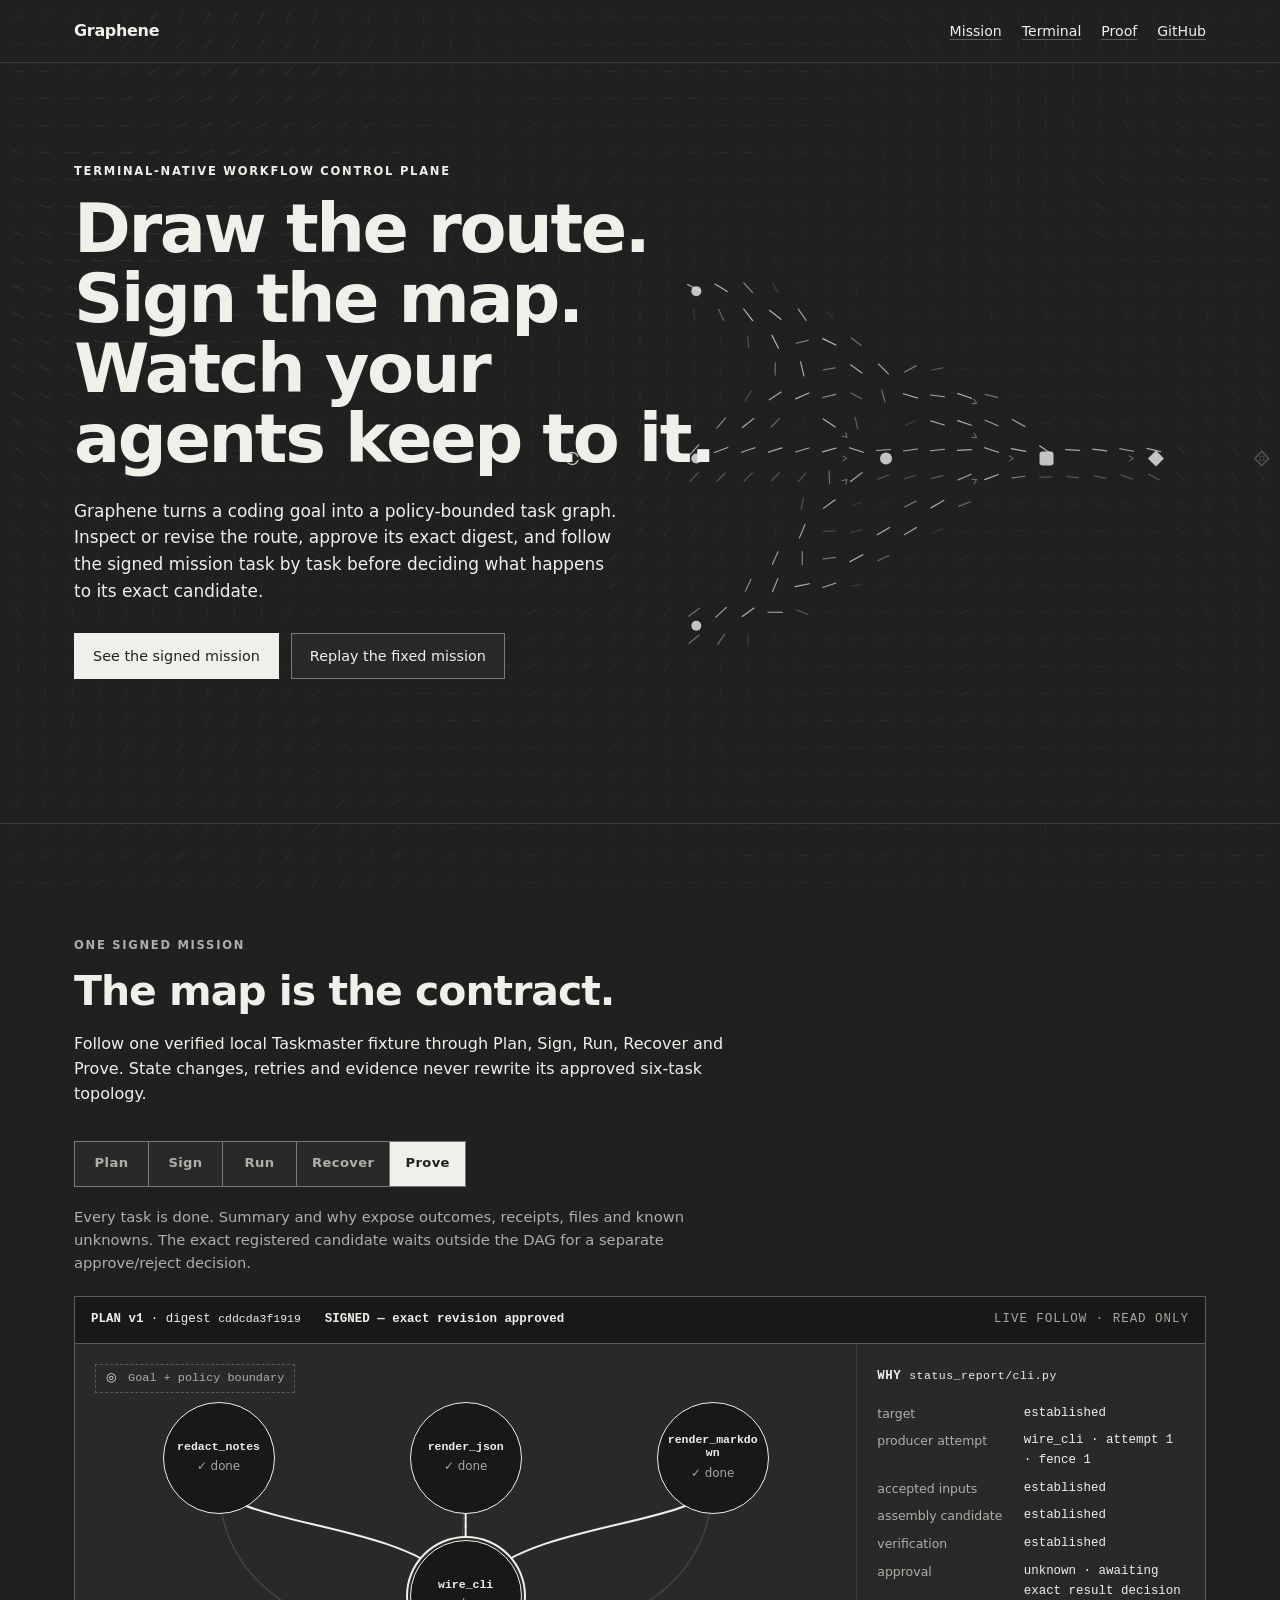
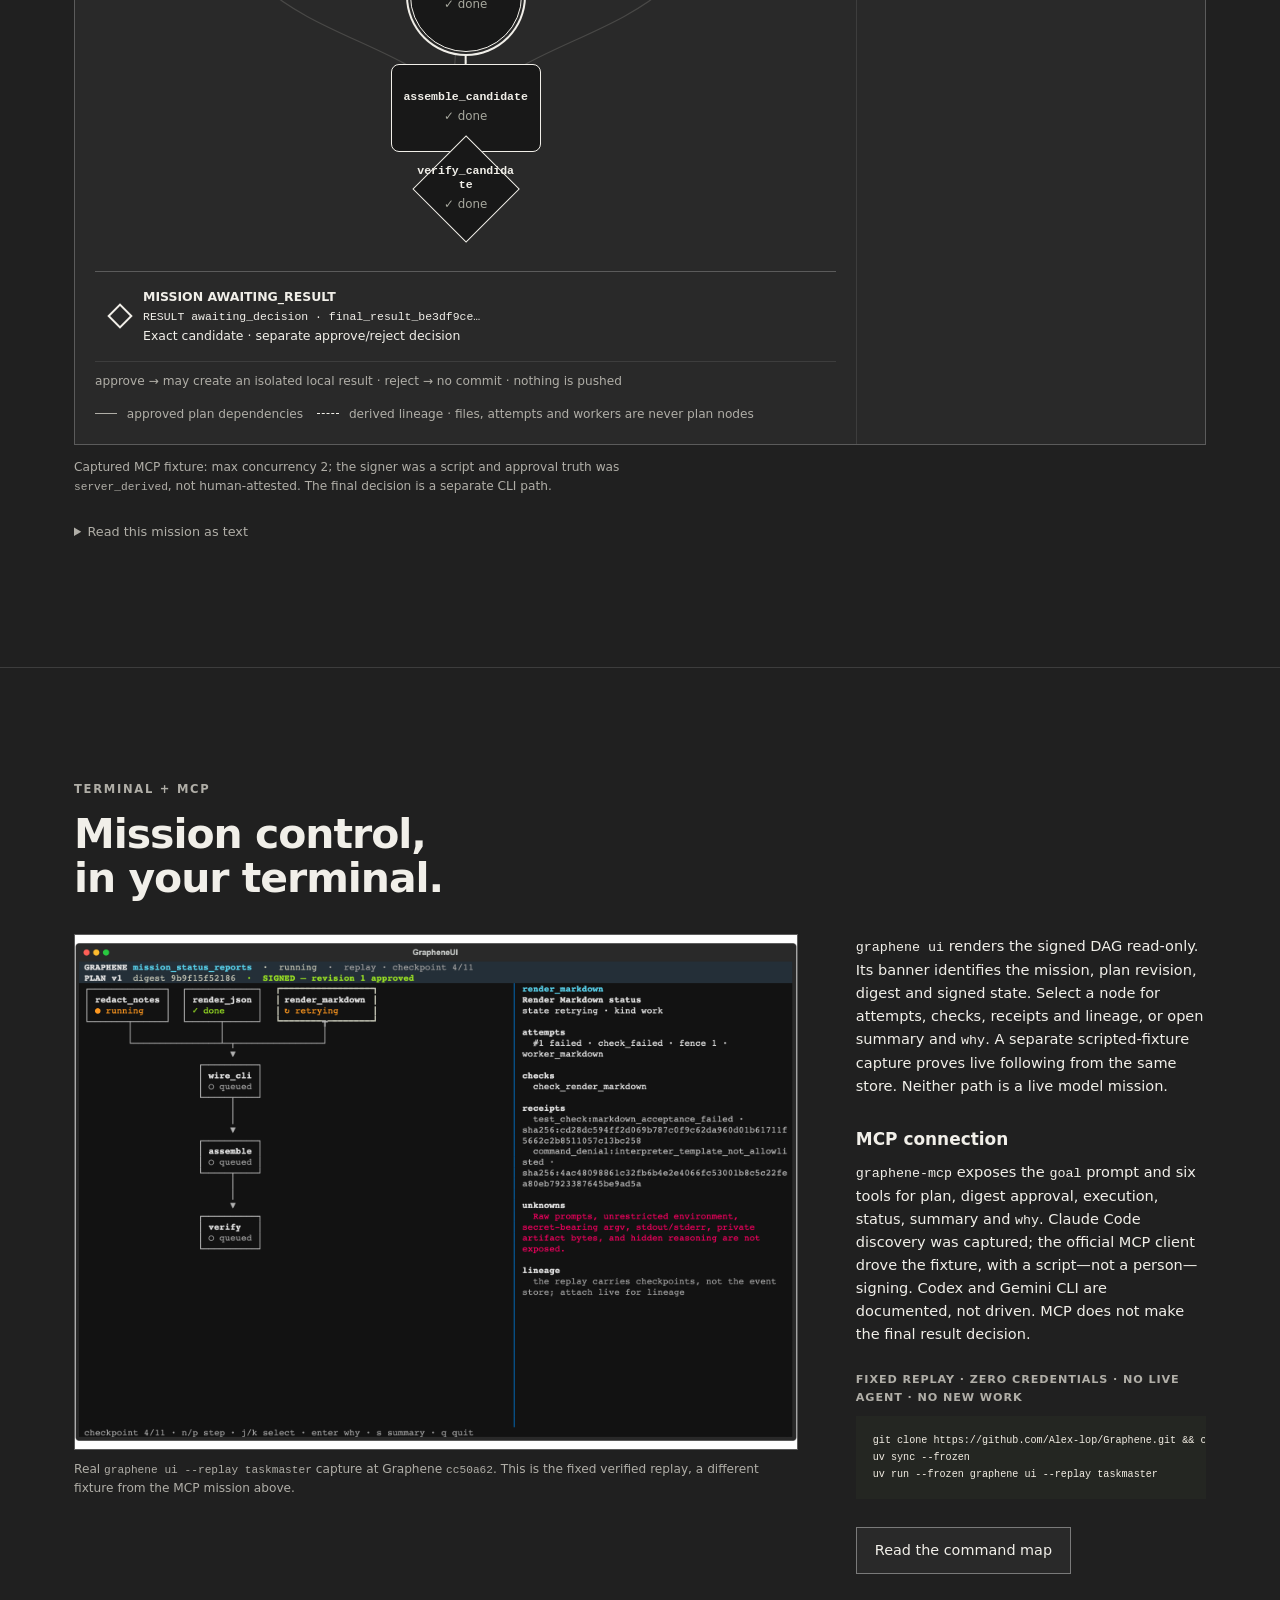
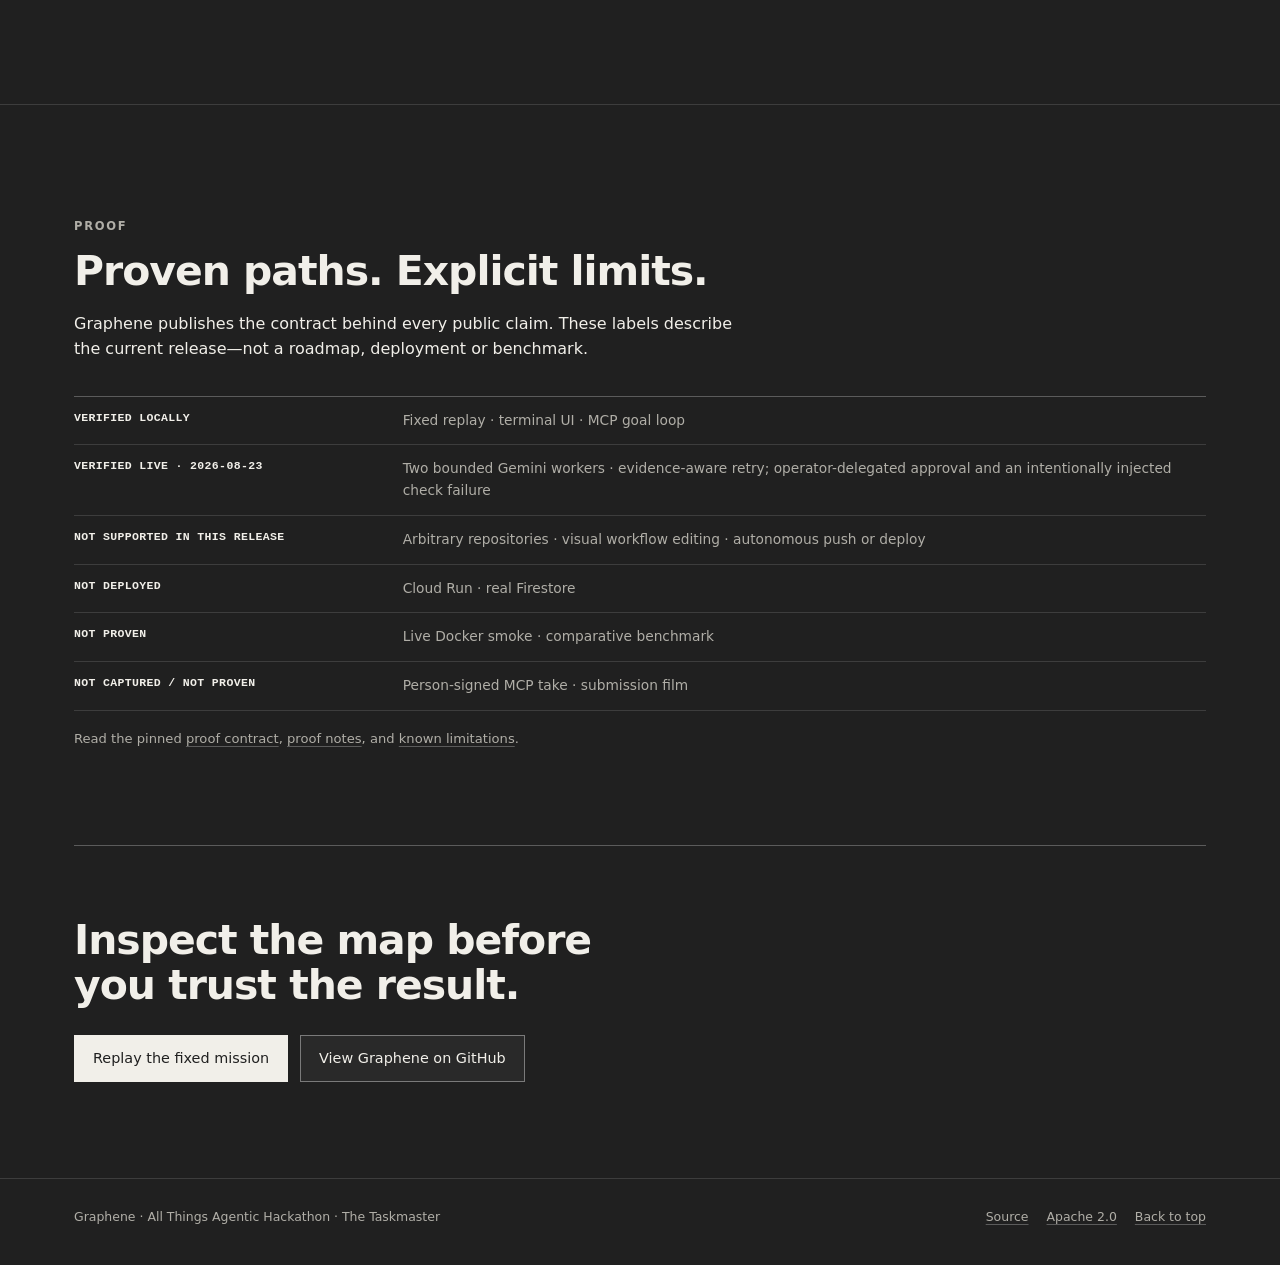
==== commit 3c928db6: "calibrate dark fluid cursor field" ====
--- a/index.html
+++ b/index.html
@@ -5,7 +5,7 @@
 <meta name="viewport" content="width=device-width, initial-scale=1">
 <title>Graphene — workflow control for coding agents</title>
 <meta name="description" content="Approve one exact task graph, follow the signed coding mission read-only in your terminal, and inspect the summary and file lineage behind its candidate.">
-<meta name="theme-color" content="#f3eee4">
+<meta name="theme-color" content="#202020">
 <link rel="canonical" href="https://alex-lop.github.io/graphene-site/">
 <meta property="og:type" content="website">
 <meta property="og:url" content="https://alex-lop.github.io/graphene-site/">
@@ -25,6 +25,7 @@
 </head>
 <body>
 <a class="skip" href="#main">Skip to content</a>
+<canvas class="field-plane" data-field aria-hidden="true"></canvas>
 
 <nav class="nav" aria-label="Primary navigation">
   <div class="wrap">
@@ -40,7 +41,6 @@
 
 <main id="main">
   <header class="hero" id="top">
-    <canvas data-field aria-hidden="true"></canvas>
     <div class="wrap hero-copy">
       <p class="eyebrow">Terminal-native workflow control plane</p>
       <h1>Draw the route. Sign the map. Watch your agents keep to it.</h1>
--- a/assets/site.css
+++ b/assets/site.css
@@ -4,6 +4,8 @@
 [hidden] { display: none !important; }
 html { -webkit-text-size-adjust: 100%; scroll-behavior: smooth; }
 body {
+  position: relative;
+  isolation: isolate;
   margin: 0;
   overflow-x: hidden;
   background: var(--bg);
@@ -25,7 +27,7 @@
 }
 .skip {
   position: fixed; left: -9999px; top: 12px; z-index: 20;
-  padding: 10px 16px; border: 1px solid var(--hairline-strong); background: var(--bg-raised);
+  padding: 10px 16px; border: 1px solid var(--control-border); background: var(--bg-raised);
 }
 .skip:focus { left: 12px; }
 
@@ -55,7 +57,7 @@
 .actions { display: flex; flex-wrap: wrap; gap: 12px; margin-top: 28px; }
 .btn {
   display: inline-flex; align-items: center; justify-content: center; min-height: 44px;
-  padding: 11px 18px; border: 1px solid var(--hairline-strong);
+  padding: 11px 18px; border: 1px solid var(--control-border);
   background: var(--bg-raised); font-size: .9rem; text-decoration: none;
 }
 .btn:hover { border-color: var(--accent); }
@@ -64,10 +66,11 @@
 
 /* Hero / Governance Lens */
 .hero { position: relative; min-height: min(78vh, 780px); overflow: hidden; isolation: isolate; }
-.hero canvas {
-  position: absolute; inset: 0; z-index: -1; display: block; width: 100%; height: 100%;
+.field-plane {
+  position: fixed; inset: 0; z-index: 0; display: block; width: 100%; height: 100%;
   pointer-events: none;
 }
+main, footer { position: relative; z-index: 1; }
 .hero-copy { padding-block: clamp(76px, 11vh, 118px) clamp(106px, 14vh, 150px); }
 .hero-copy .eyebrow { color: var(--ink); }
 .lede { max-width: 51ch; margin: 0; font-size: 1.06rem; }
@@ -79,11 +82,11 @@
 .stage-controls { display: none; }
 .js .stage-controls {
   display: flex; flex-wrap: wrap; width: fit-content; max-width: 100%;
-  border: 1px solid var(--hairline-strong); background: var(--bg-raised);
+  border: 1px solid var(--control-border); background: var(--bg-raised);
 }
 .stage-controls button {
   min-width: 74px; min-height: 44px; padding: 10px 15px; border: 0;
-  border-right: 1px solid var(--hairline); background: transparent; color: var(--ink-muted);
+  border-right: 1px solid var(--control-border); background: transparent; color: var(--ink-muted);
   font-size: .82rem; font-weight: 600; letter-spacing: .03em; cursor: pointer;
 }
 .stage-controls button:last-child { border-right: 0; }
@@ -95,10 +98,10 @@
 .mission-banner {
   display: grid; grid-template-columns: auto 1fr auto; gap: 10px 24px; align-items: center;
   padding: 13px 16px; border-bottom: 1px solid var(--hairline-strong);
-  background: var(--ink); color: var(--bg); font-family: var(--font-mono); font-size: .78rem;
+  background: var(--surface-deep); color: var(--ink); font-family: var(--font-mono); font-size: .78rem;
 }
 .mission-banner p { margin: 0; max-width: none; }
-.mission-banner strong { color: var(--bg); }
+.mission-banner strong { color: var(--ink); }
 .read-only { justify-self: end; color: var(--term-muted); letter-spacing: .08em; }
 .mission-grid { display: grid; grid-template-columns: minmax(0, 1.8fr) minmax(260px, .8fr); }
 .mission-map { min-width: 0; padding: 20px; border-right: 1px solid var(--hairline); }
@@ -136,15 +139,18 @@
 }
 .task-name { max-width: 100%; font: 600 clamp(.58rem, 1vw, .72rem)/1.15 var(--font-mono); overflow-wrap: anywhere; }
 .task-state { font-size: clamp(.62rem, 1vw, .74rem); color: var(--ink-muted); }
-.task-node[data-status="done"] { background: var(--ink); color: var(--bg); }
-.task-node.verification[data-status="done"] { background: transparent; color: var(--bg); }
-.task-node.verification[data-status="done"]::before { background: var(--ink); }
+.task-node[data-status="done"] { background: var(--surface-deep); color: var(--ink); }
+.task-node.verification[data-status="done"] { background: transparent; color: var(--ink); }
+.task-node.verification[data-status="done"]::before { background: var(--surface-deep); }
 .task-node[data-status="done"] .task-state { color: var(--term-muted); }
 .task-node[data-status="running"], .task-node[data-status="verifying"] { border-color: var(--accent); }
 .task-node[data-status="running"] .task-state, .task-node[data-status="verifying"] .task-state { color: var(--accent); }
 .task-node[data-status="ready"], .task-node[data-status="retrying"] { border-style: dashed; }
 .task-node.is-selected { box-shadow: 0 0 0 2px var(--bg-raised), 0 0 0 4px var(--ink); }
-.task-node.is-muted, .plan-edges path.is-muted { opacity: .23; }
+.task-node.is-muted { opacity: 1; border-color: var(--ink-subtle); color: var(--ink-subtle); }
+.task-node.is-muted .task-state { color: var(--ink-subtle); }
+.task-node.is-muted.verification::before { border-color: var(--ink-subtle); }
+.plan-edges path.is-muted { opacity: .23; }
 .plan-edges path.is-lit { stroke: var(--ink); stroke-width: 2; opacity: 1; }
 .task-node.is-hidden { opacity: .14; pointer-events: none; }
 
@@ -238,11 +244,11 @@
 }
 
 @media (forced-colors: active) {
-  .hero canvas { display: none; }
+  .field-plane { display: none; }
   .task-node, .task-node.verification::before, .mission-shell, .mission-banner { forced-color-adjust: auto; }
 }
 
 html:not(.js) .hero { min-height: auto; }
-html:not(.js) .hero canvas { display: none; }
+html:not(.js) .field-plane { display: none; }
 html:not(.js) .hero-copy { padding-block: 70px 90px; }
 html:not(.js) .task-node { cursor: default; opacity: 1; }
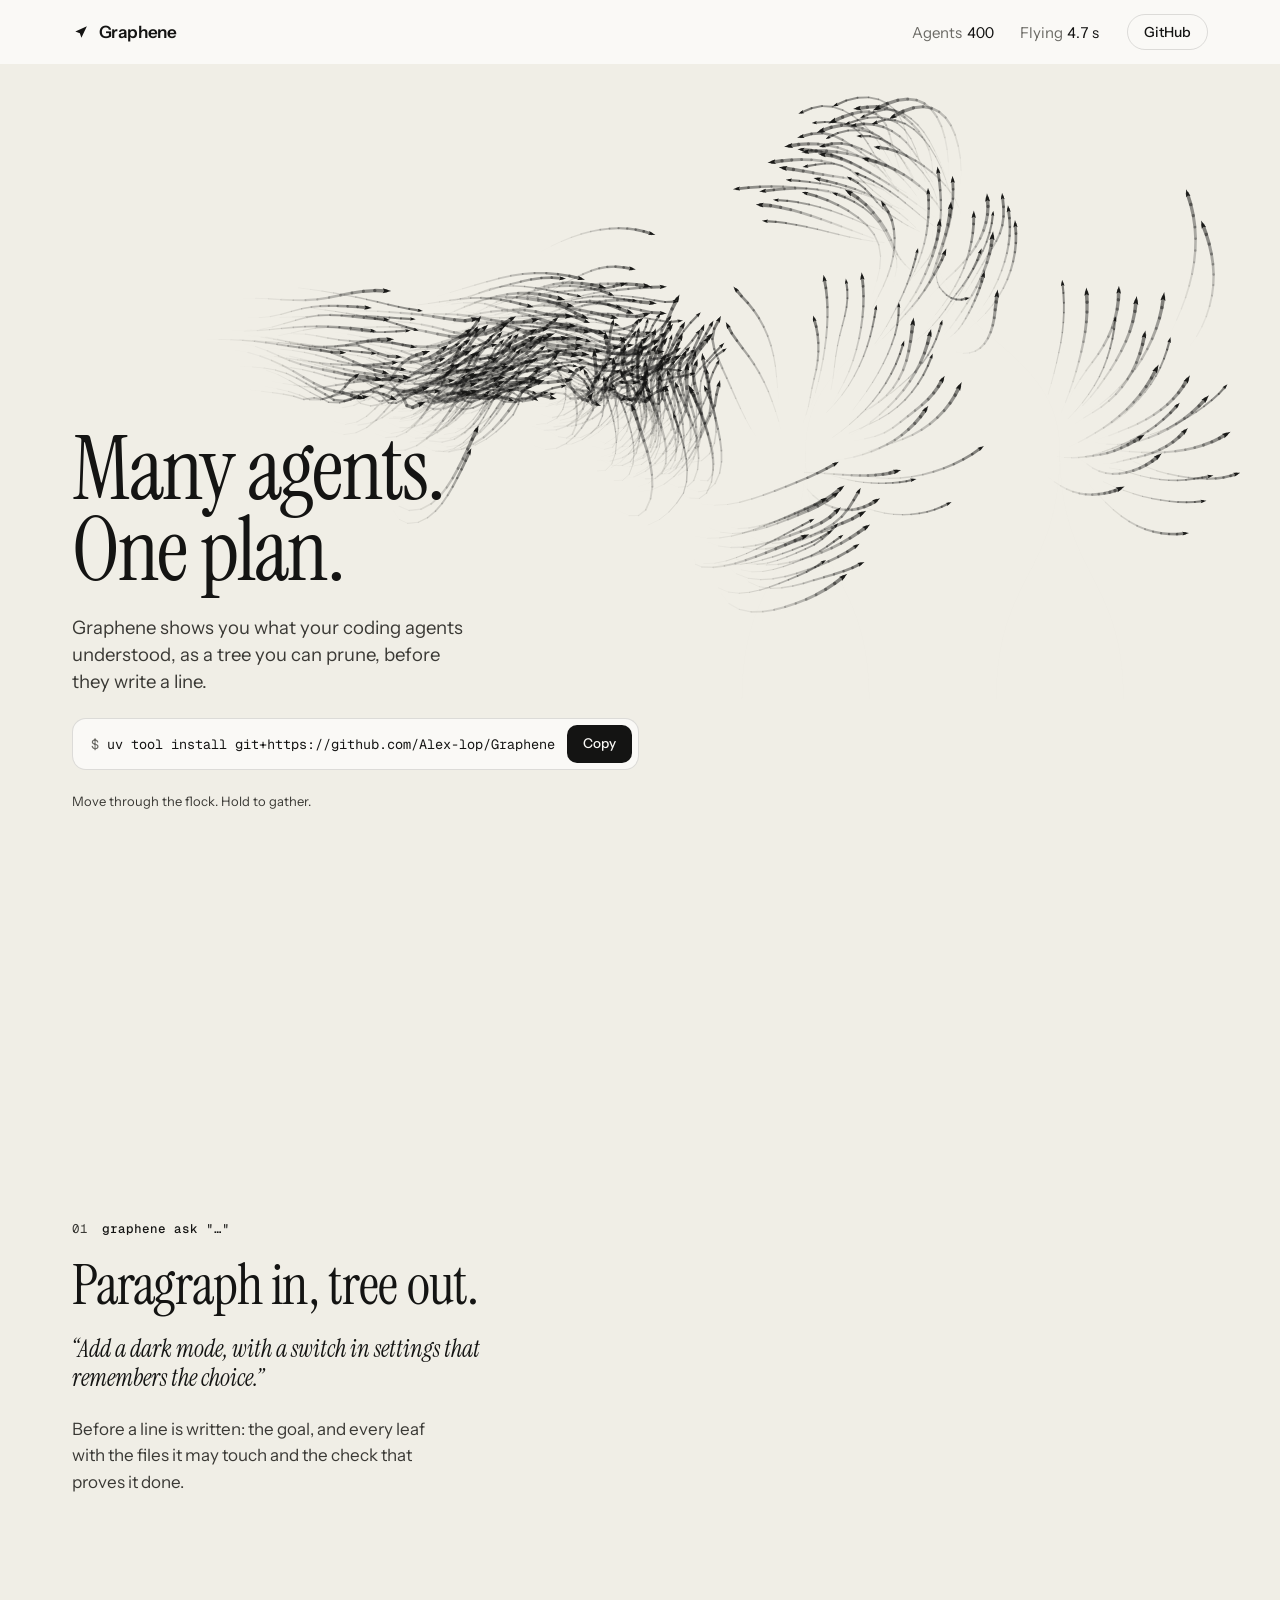
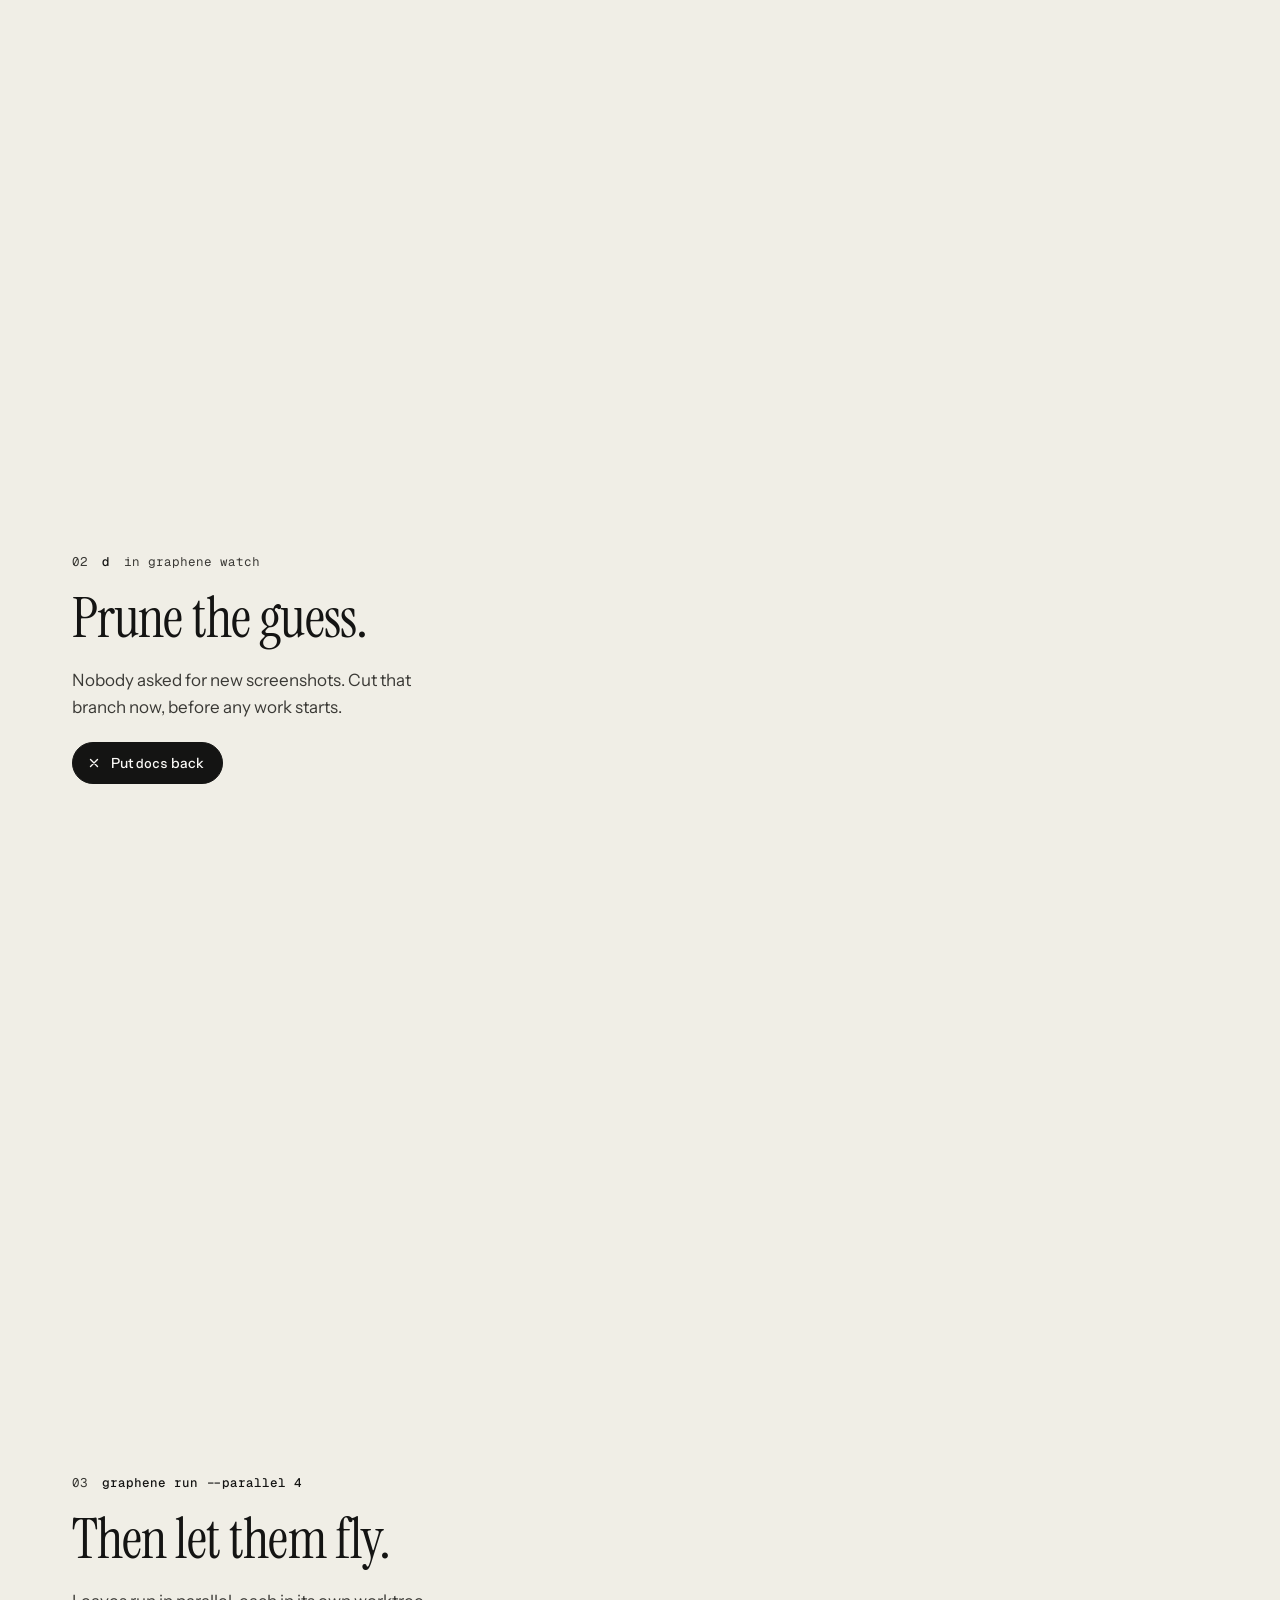
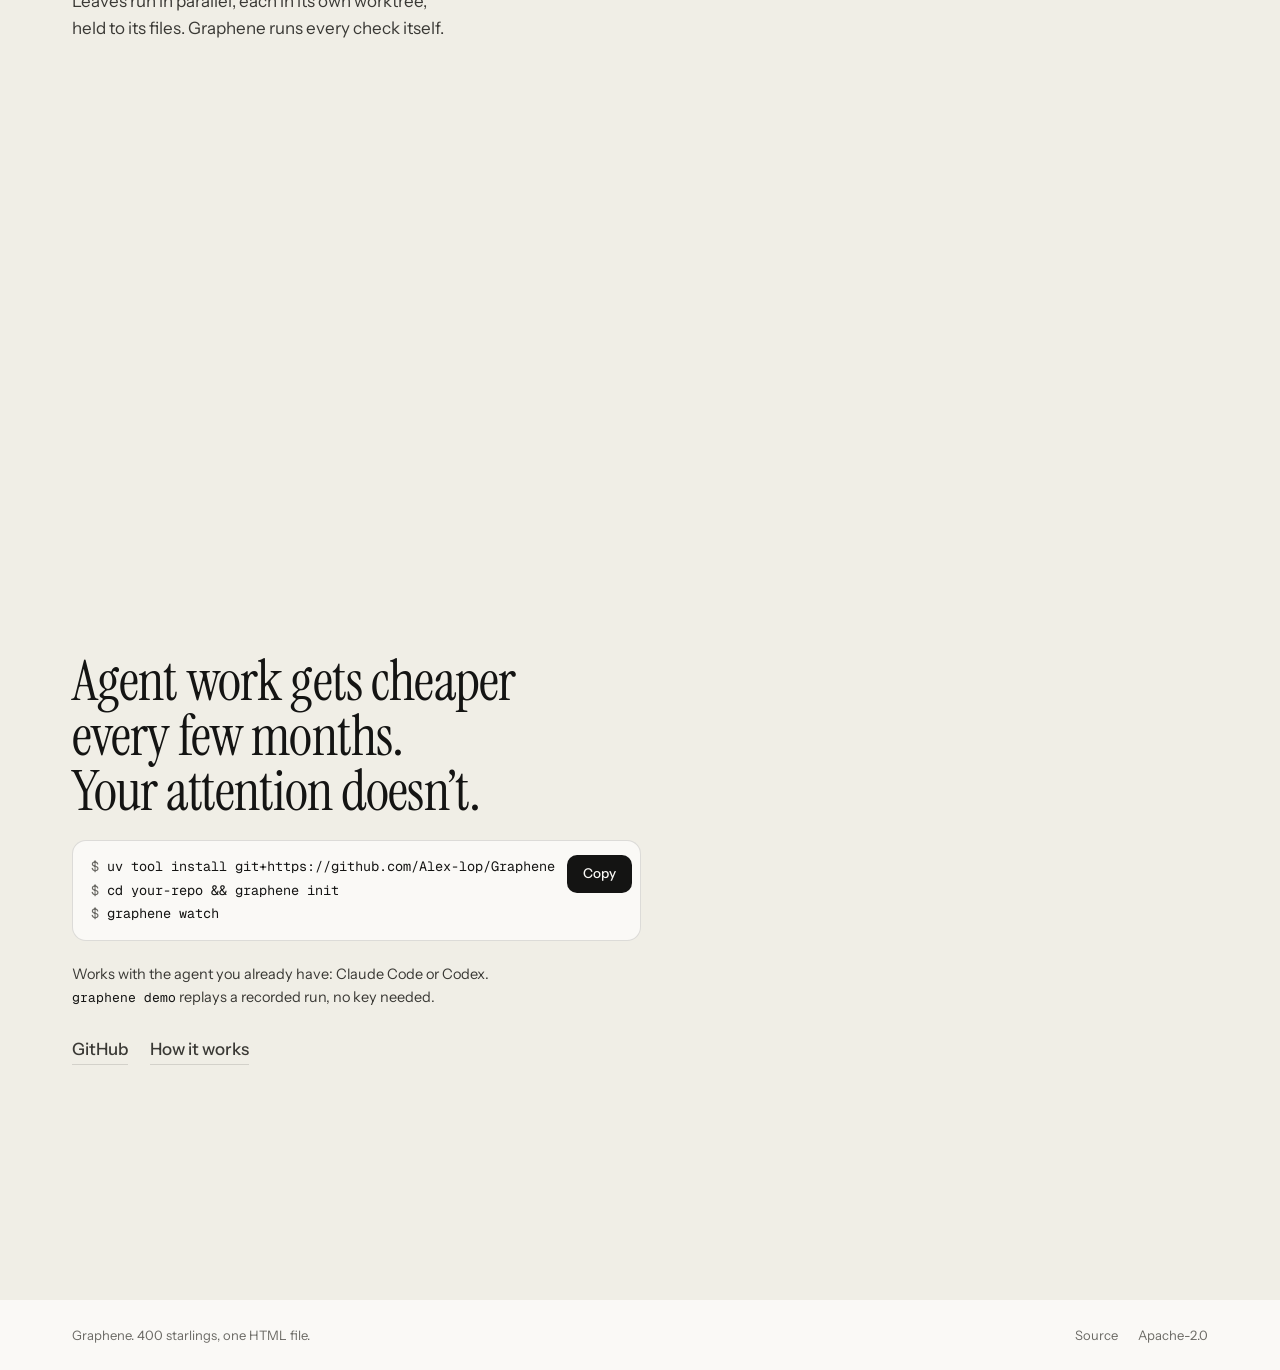
==== commit 83175651: "the murmuration: Graphene in one HTML file, 400 starlings that settle into the plan tree Scroll scen" ====
--- a/index.html
+++ b/index.html
@@ -2,235 +2,786 @@
 <html lang="en">
 <head>
 <meta charset="utf-8">
-<meta name="viewport" content="width=device-width, initial-scale=1">
-<title>Graphene — workflow control for coding agents</title>
-<meta name="description" content="Approve one exact task graph, follow the signed coding mission read-only in your terminal, and inspect the summary and file lineage behind its candidate.">
-<meta name="theme-color" content="#202020">
+<meta name="viewport" content="width=device-width, initial-scale=1, viewport-fit=cover">
+<title>Graphene — many agents, one plan</title>
+<meta name="description" content="Graphene shows you what your coding agents understood, as a tree you can prune, before they write a line of code.">
 <link rel="canonical" href="https://alex-lop.github.io/graphene-site/">
+<meta name="theme-color" content="#FAF9F6">
 <meta property="og:type" content="website">
 <meta property="og:url" content="https://alex-lop.github.io/graphene-site/">
-<meta property="og:title" content="Graphene — workflow control for coding agents">
-<meta property="og:description" content="Approve one exact task graph, follow the signed coding mission read-only in your terminal, and inspect the summary and file lineage behind its candidate.">
-<meta property="og:image" content="https://alex-lop.github.io/graphene-site/assets/og.png">
-<meta property="og:image:alt" content="Graphene’s governed task route resolving from a field of possible work.">
+<meta property="og:title" content="Graphene — many agents, one plan">
+<meta property="og:description" content="Graphene shows you what your coding agents understood, as a tree you can prune, before they write a line of code.">
+<meta property="og:image" content="https://alex-lop.github.io/graphene-site/og.png">
+<meta property="og:image:width" content="1200">
+<meta property="og:image:height" content="630">
+<meta property="og:image:alt" content="A murmuration of starlings on an ivory sky, beside the words: Many agents. One plan.">
 <meta name="twitter:card" content="summary_large_image">
-<meta name="twitter:title" content="Graphene — workflow control for coding agents">
-<meta name="twitter:description" content="Approve one exact task graph, follow the signed coding mission read-only in your terminal, and inspect the summary and file lineage behind its candidate.">
-<meta name="twitter:image" content="https://alex-lop.github.io/graphene-site/assets/og.png">
-<meta name="twitter:image:alt" content="Graphene’s governed task route resolving from a field of possible work.">
-<link rel="icon" href="assets/favicon.svg" type="image/svg+xml">
-<link rel="alternate icon" href="assets/favicon.png" sizes="32x32">
-<link rel="stylesheet" href="assets/site.css">
-<script>document.documentElement.classList.add('js');</script>
+<meta name="twitter:title" content="Graphene — many agents, one plan">
+<meta name="twitter:description" content="Graphene shows you what your coding agents understood, as a tree you can prune, before they write a line of code.">
+<meta name="twitter:image" content="https://alex-lop.github.io/graphene-site/og.png">
+<meta name="twitter:image:alt" content="A murmuration of starlings on an ivory sky, beside the words: Many agents. One plan.">
+<link rel="icon" type="image/svg+xml" href="data:image/svg+xml,%3Csvg xmlns='http://www.w3.org/2000/svg' viewBox='0 0 32 32'%3E%3Cpath fill='%23141413' d='M28 4 17.7 25.7 14.8 17.2 6.3 14.3Z'/%3E%3C/svg%3E">
+<link rel="preconnect" href="https://fonts.googleapis.com">
+<link rel="preconnect" href="https://fonts.gstatic.com" crossorigin>
+<link rel="stylesheet" href="https://fonts.googleapis.com/css2?family=Geist+Mono:wght@400;500&family=Instrument+Sans:wght@400..600&family=Instrument+Serif:ital@0;1&display=swap">
+<style>
+:root {
+  --sky: #F0EEE6; --strip: #FAF9F6; --ink: #141413; --ink2: #3A3935; --muted: #6B6A65;
+  --hair: rgba(20, 20, 19, .13);
+  --serif: "Instrument Serif", "Iowan Old Style", "Palatino Linotype", Palatino, Georgia, serif;
+  --sans: "Instrument Sans", ui-sans-serif, system-ui, -apple-system, "Segoe UI", Roboto, sans-serif;
+  --mono: "Geist Mono", ui-monospace, "SF Mono", SFMono-Regular, Menlo, Consolas, monospace;
+  --strip-h: 64px;
+  --gut: clamp(20px, 5.6vw, 96px);
+}
+* { box-sizing: border-box }
+html { background: var(--sky); -webkit-text-size-adjust: 100% }
+body {
+  margin: 0; background: var(--sky); color: var(--ink);
+  font: 400 17px/1.55 var(--sans);
+  -webkit-font-smoothing: antialiased; -moz-osx-font-smoothing: grayscale;
+  overflow-x: hidden;
+}
+::selection { background: var(--ink); color: var(--strip) }
+a { color: inherit }
+:focus-visible { outline: 2px solid var(--ink); outline-offset: 3px; border-radius: 6px }
+code, pre { font-family: var(--mono) }
+.sr-only { position: absolute; width: 1px; height: 1px; margin: -1px; padding: 0; overflow: hidden; clip: rect(0 0 0 0); white-space: nowrap; border: 0 }
+
+#sky { position: fixed; inset: 0; width: 100%; height: 100%; display: block; z-index: 0 }
+.labels { position: fixed; inset: 0; z-index: 1; pointer-events: none; overflow: hidden }
+
+/* The strip: the reference's readout bar, with the wordmark on its left. */
+.strip {
+  position: fixed; z-index: 3; inset: 0 0 auto 0; height: var(--strip-h);
+  display: flex; align-items: center; gap: 28px; padding: 0 var(--gut);
+  background: var(--strip);
+}
+.mark { display: inline-flex; align-items: center; gap: 10px; text-decoration: none; font: 600 17px/1 var(--sans); letter-spacing: -.012em }
+.mark svg { width: 17px; height: 17px; flex: none }
+.readout { margin: 0 0 0 auto; display: flex; gap: 26px; font: 400 15px/1 var(--sans); font-variant-numeric: tabular-nums; white-space: nowrap }
+.readout .k { color: var(--muted); margin-right: .32em }
+.gh { font: 500 14px/1 var(--sans); text-decoration: none; padding: 10px 16px; border: 1px solid var(--hair); border-radius: 999px; transition: background .2s, border-color .2s }
+.gh:hover { background: var(--sky); border-color: rgba(20, 20, 19, .28) }
+
+main { position: relative; z-index: 2 }
+.scene {
+  min-height: 100vh; min-height: 100svh;
+  display: grid; grid-template-columns: minmax(0, 1fr); align-content: center;
+  padding: calc(var(--strip-h) + 48px) var(--gut) 72px;
+}
+.copy { max-width: 27rem; position: relative }
+.hero .copy { max-width: 44rem }
+h1 { font: 400 clamp(3.4rem, 6.9vw, 6.9rem)/.92 var(--serif); letter-spacing: -.02em; margin: 0 0 24px; text-wrap: balance }
+h2 { font: 400 clamp(2.5rem, 4.4vw, 4.1rem)/.98 var(--serif); letter-spacing: -.015em; margin: 0 0 22px; text-wrap: balance }
+.lede { font-size: clamp(1.1rem, 1.45vw, 1.32rem); line-height: 1.45; color: var(--ink2); max-width: 31ch; margin: 0 0 36px }
+.copy p { color: var(--ink2); margin: 0 0 22px; max-width: 34ch }
+.kicker { display: flex; gap: 14px; font: 400 12.5px/1 var(--mono); color: var(--muted); margin: 0 0 24px }
+.kicker b { font-weight: 500; color: var(--ink) }
+.para { font: italic 400 clamp(1.4rem, 1.9vw, 1.72rem)/1.22 var(--serif); color: var(--ink); margin: 0 0 22px; padding: 0 }
+
+.install, .block {
+  display: flex; align-items: center; gap: 12px; width: max-content; max-width: 100%;
+  background: var(--strip); border: 1px solid var(--hair); border-radius: 14px; padding: 6px 6px 6px 18px;
+}
+.install code { font: 400 13.5px/1.35 var(--mono); white-space: nowrap; min-width: 0 }
+.install code::before, .block code .ln::before { content: "$ "; color: var(--muted) }
+.block { align-items: flex-start; padding: 14px 8px 14px 18px }
+.block pre { margin: 0; font: 400 13.5px/1.75 var(--mono); white-space: pre-wrap; overflow-wrap: anywhere }
+.block code .ln { display: block }
+.btn {
+  flex: none; height: 38px; padding: 0 16px; border: 0; border-radius: 10px; cursor: pointer;
+  font: 500 13.5px/1 var(--sans); color: var(--strip); background: var(--ink); transition: background .2s;
+}
+.btn:hover { background: #33322e }
+.hint { font: 400 13px/1.4 var(--sans); color: var(--muted); margin: 22px 0 0 !important }
+.coarse { display: none }
+@media (pointer: coarse) { .fine { display: none } .coarse { display: inline } }
+
+.cut {
+  display: inline-flex; align-items: center; gap: 10px; height: 42px; padding: 0 18px 0 14px; cursor: pointer;
+  border: 1px solid var(--ink); border-radius: 999px; background: var(--strip); color: var(--ink);
+  font: 500 14px/1 var(--sans); transition: background .2s, color .2s;
+}
+.cut code { font-size: 13px }
+.cut:hover, .cut[aria-pressed="true"] { background: var(--ink); color: var(--strip) }
+.cut svg { width: 14px; height: 14px }
+.small { font-size: 14.5px; max-width: 46ch !important }
+.small code { font-size: 13px; color: var(--ink) }
+.links { display: flex; gap: 22px; font-weight: 500; margin-top: 28px !important }
+.links a { text-decoration: none; border-bottom: 1px solid var(--hair); padding-bottom: 2px }
+.links a:hover { border-color: var(--ink) }
+.end h2 { max-width: 12em }
+.end .copy { max-width: 36rem }
+
+.hero { position: relative; align-content: end; padding-bottom: max(10vh, 72px) }
+
+.foot {
+  position: relative; z-index: 2; display: flex; flex-wrap: wrap; gap: 12px 24px; justify-content: space-between;
+  padding: 26px var(--gut) calc(26px + env(safe-area-inset-bottom)); background: var(--strip);
+  font: 400 13px/1.4 var(--sans); color: var(--muted);
+}
+.foot nav { display: flex; gap: 20px }
+.foot a { text-decoration: none }
+.foot a:hover { color: var(--ink) }
+
+/* Labels of the plan the birds draw. */
+.lbl { position: absolute; left: 0; top: 0; white-space: nowrap; font: 500 12px/1.25 var(--mono); color: var(--ink); opacity: 0; transition: opacity .6s ease, color .4s ease }
+.lbl.on { opacity: 1 }
+.lbl .k { color: var(--muted); font-weight: 400 }
+.lbl.goal { font-size: 12.5px }
+.lbl.guess { color: var(--muted) }
+.lbl.hover { color: var(--ink) }
+.lbl.hover::before { content: "✕ " }
+.lbl.gone { opacity: 0; text-decoration: line-through; transition-duration: 1.4s }
+.lbl.done::before { content: "✓ " }
+.lbl.card { font: 400 11.5px/1.65 var(--mono); color: var(--muted); border-left: 1px solid var(--hair); padding: 1px 0 1px 10px }
+.lbl.card b { font-weight: 400; color: var(--ink) }
+
+@media (max-width: 899px) {
+  .scene { align-content: end; padding-bottom: calc(56px + env(safe-area-inset-bottom)) }
+  .copy { max-width: 34rem }
+}
+@media (max-width: 560px) {
+  :root { --strip-h: 56px }
+  body { font-size: 16px }
+  .strip { gap: 16px }
+  .gh { display: none }
+  .readout { font-size: 13px; gap: 14px }
+  .mark { font-size: 16px }
+  .install { width: auto; align-items: flex-end; padding: 12px 6px 6px 14px }
+  .install code { white-space: normal; overflow-wrap: anywhere; font-size: 12.5px; padding-bottom: 8px }
+  .block pre { font-size: 12.5px }
+}
+@media (prefers-reduced-motion: reduce) {
+  html { scroll-behavior: auto }
+  .hint { display: none }
+  .lbl { transition: none }
+}
+@media (prefers-reduced-motion: no-preference) { html { scroll-behavior: smooth } }
+</style>
 </head>
 <body>
-<a class="skip" href="#main">Skip to content</a>
-<canvas class="field-plane" data-field aria-hidden="true"></canvas>
-
-<nav class="nav" aria-label="Primary navigation">
-  <div class="wrap">
-    <a class="wordmark" href="#top" aria-label="Graphene, home">Graphene</a>
-    <ul>
-      <li><a href="#mission">Mission</a></li>
-      <li><a href="#terminal">Terminal</a></li>
-      <li><a href="#proof">Proof</a></li>
-      <li><a href="https://github.com/Alex-lop/Graphene">GitHub</a></li>
-    </ul>
-  </div>
-</nav>
-
-<main id="main">
-  <header class="hero" id="top">
-    <div class="wrap hero-copy">
-      <p class="eyebrow">Terminal-native workflow control plane</p>
-      <h1>Draw the route. Sign the map. Watch your agents keep to it.</h1>
-      <p class="lede">Graphene turns a coding goal into a policy-bounded task graph. Inspect or revise the route, approve its exact digest, and follow the signed mission task by task before deciding what happens to its exact candidate.</p>
-      <p class="actions">
-        <a class="btn btn-go" href="#mission">See the signed mission</a>
-        <a class="btn" href="#terminal">Replay the fixed mission</a>
-      </p>
-    </div>
-  </header>
-
-  <section id="mission" class="mission-section">
-    <div class="wrap">
-      <div class="section-intro">
-        <p class="eyebrow">One signed mission</p>
-        <h2>The map is the contract.</h2>
-        <p>Follow one verified local Taskmaster fixture through Plan, Sign, Run, Recover and Prove. State changes, retries and evidence never rewrite its approved six-task topology.</p>
+<header class="strip">
+  <a class="mark" href="#top" aria-label="Graphene, back to the top">
+    <svg viewBox="0 0 32 32" aria-hidden="true"><path fill="currentColor" d="M28 4 17.7 25.7 14.8 17.2 6.3 14.3Z"/></svg>
+    <span>Graphene</span>
+  </a>
+  <p class="readout" aria-hidden="true"><span><span class="k" id="k1">Agents</span><span id="v1">400</span></span><span><span class="k" id="k2">Flying</span><span id="v2">0.0 s</span></span></p>
+  <a class="gh" href="https://github.com/Alex-lop/Graphene">GitHub</a>
+</header>
+
+<canvas id="sky" aria-hidden="true"></canvas>
+<div class="labels" id="labels" aria-hidden="true"></div>
+
+<main id="top">
+  <section class="scene hero" data-scene="fly">
+    <div class="copy">
+      <h1>Many agents.<br>One plan.</h1>
+      <p class="lede">Graphene shows you what your coding agents understood, as a tree you can prune, before they write a line.</p>
+      <div class="install">
+        <code id="cmd">uv tool install git+https://github.com/Alex-lop/Graphene</code>
+        <button class="btn" type="button" data-copy="cmd">Copy</button>
       </div>
-
-      <div class="mission" data-mission>
-        <div class="stage-controls" data-stages role="group" aria-label="Mission explanation stages">
-          <button type="button" data-stage="plan" aria-pressed="false">Plan</button>
-          <button type="button" data-stage="sign" aria-pressed="false">Sign</button>
-          <button type="button" data-stage="run" aria-pressed="false">Run</button>
-          <button type="button" data-stage="recover" aria-pressed="false">Recover</button>
-          <button type="button" data-stage="prove" aria-pressed="true" class="is-on">Prove</button>
-        </div>
-        <p class="stage-note" data-stage-note>Every task is done. Summary and <code>why</code> expose outcomes, receipts, files and known unknowns. The exact registered candidate waits outside the DAG for a separate approve/reject decision.</p>
-        <p class="sr-only" data-stage-live aria-live="polite"></p>
-
-        <div class="mission-shell">
-          <div class="mission-banner">
-            <p><b>PLAN v1</b> · digest <code data-digest>cddcda3f1919</code></p>
-            <p><strong data-signed>SIGNED — exact revision approved</strong></p>
-            <p class="read-only">LIVE FOLLOW · READ ONLY</p>
-          </div>
-          <dl class="sr-only fixture-identifiers">
-            <dt>Graphene truth source</dt><dd>cc50a62a9a3f6b521d5a157b0942ca4e722fbe57</dd>
-            <dt>Captured mission</dt><dd>mission_start_5541d5c504fa7f8409087233</dd>
-            <dt>Base SHA</dt><dd>e5995606e3cdcf37737dc613e2f391e229726358</dd>
-            <dt>Plan revision</dt><dd>1</dd>
-            <dt>Canonical plan digest</dt><dd>cddcda3f19194df275e7be75c9fe2ba9b087fa4ebfd69ed7893b97754040bf8c</dd>
-          </dl>
-
-          <div class="mission-grid">
-            <div class="mission-map">
-              <p class="goal-boundary"><span aria-hidden="true">◎</span> Goal + policy boundary</p>
-              <div class="dag" data-dag>
-                <svg viewBox="0 0 720 455" preserveAspectRatio="none" role="img" aria-labelledby="mission-map-title mission-map-desc" focusable="false">
-                  <title id="mission-map-title" data-map-title>Prove: all six approved tasks are done</title>
-                  <desc id="mission-map-desc" data-map-desc>The fixed task graph ends at verification. An exact result candidate waits outside the graph for a separate decision.</desc>
-                  <defs>
-                    <marker id="arrow" markerWidth="8" markerHeight="8" refX="6" refY="4" orient="auto"><path d="M0 0L8 4L0 8Z"/></marker>
-                  </defs>
-                  <g class="plan-edges">
-                    <path data-from="redact_notes" data-to="wire_cli" d="M120 82 C120 126 282 122 342 178"/>
-                    <path data-from="render_json" data-to="wire_cli" d="M360 82 L360 178"/>
-                    <path data-from="render_markdown" data-to="wire_cli" d="M600 82 C600 126 438 122 378 178"/>
-                    <path data-from="redact_notes" data-to="assemble_candidate" d="M120 82 C120 226 270 228 338 292"/>
-                    <path data-from="render_json" data-to="assemble_candidate" d="M360 82 L348 292"/>
-                    <path data-from="render_markdown" data-to="assemble_candidate" d="M600 82 C600 226 450 228 382 292"/>
-                    <path data-from="wire_cli" data-to="assemble_candidate" d="M360 218 L360 292"/>
-                    <path data-from="assemble_candidate" data-to="verify_candidate" d="M360 332 L360 397"/>
-                  </g>
-                  <g class="lineage-edges" data-lineage aria-hidden="true">
-                    <path d="M360 82 L360 178 L360 292 L360 397"/>
-                  </g>
-                </svg>
-
-                <button class="task-node work" style="--x:16.67%;--y:13.2%" type="button" data-node="redact_notes" aria-controls="task-inspector" aria-expanded="false" disabled>
-                  <span class="task-name">redact_notes</span><span class="task-state" data-state>✓ done</span>
-                </button>
-                <button class="task-node work" style="--x:50%;--y:13.2%" type="button" data-node="render_json" aria-controls="task-inspector" aria-expanded="false" disabled>
-                  <span class="task-name">render_json</span><span class="task-state" data-state>✓ done</span>
-                </button>
-                <button class="task-node work" style="--x:83.33%;--y:13.2%" type="button" data-node="render_markdown" aria-controls="task-inspector" aria-expanded="false" disabled>
-                  <span class="task-name">render_markdown</span><span class="task-state" data-state>✓ done</span>
-                </button>
-                <button class="task-node work" style="--x:50%;--y:43.5%" type="button" data-node="wire_cli" aria-controls="task-inspector" aria-expanded="true" disabled>
-                  <span class="task-name">wire_cli</span><span class="task-state" data-state>✓ done</span>
-                </button>
-                <button class="task-node assembly" style="--x:50%;--y:68.1%" type="button" data-node="assemble_candidate" aria-controls="task-inspector" aria-expanded="false" disabled>
-                  <span class="task-name">assemble_candidate</span><span class="task-state" data-state>✓ done</span>
-                </button>
-                <button class="task-node verification" style="--x:50%;--y:86%" type="button" data-node="verify_candidate" aria-controls="task-inspector" aria-expanded="false" disabled>
-                  <span class="task-name">verify_candidate</span><span class="task-state" data-state>✓ done</span>
-                </button>
-              </div>
-
-              <div class="candidate" data-candidate>
-                <span class="candidate-mark" aria-hidden="true"></span>
-                <div><b>MISSION AWAITING_RESULT</b><br><code>RESULT awaiting_decision · final_result_be3df9ce…</code><br>Exact candidate · separate approve/reject decision</div>
-              </div>
-              <p class="decision-note">approve → may create an isolated local result · reject → no commit · nothing is pushed</p>
-              <p class="legend"><span class="edge-key"></span> approved plan dependencies <span class="lineage-key"></span> derived lineage · files, attempts and workers are never plan nodes</p>
-            </div>
-
-            <aside class="task-inspector" id="task-inspector" data-inspector aria-live="polite">
-              <p class="inspector-title">WHY <code>status_report/cli.py</code></p>
-              <dl>
-                <dt>target</dt><dd>established</dd>
-                <dt>producer attempt</dt><dd>wire_cli · attempt 1 · fence 1</dd>
-                <dt>accepted inputs</dt><dd>established</dd>
-                <dt>assembly candidate</dt><dd>established</dd>
-                <dt>verification</dt><dd>established</dd>
-                <dt>approval</dt><dd>unknown · awaiting exact result decision</dd>
-              </dl>
-            </aside>
-          </div>
-        </div>
-
-        <p class="fixture-note">Captured MCP fixture: max concurrency 2; the signer was a script and approval truth was <code>server_derived</code>, not human-attested. The final decision is a separate CLI path.</p>
-
-        <details class="mission-text">
-          <summary>Read this mission as text</summary>
-          <p>At the recorded final state all six tasks are done. <code>redact_notes</code>, <code>render_json</code> and <code>render_markdown</code> are roots. <code>wire_cli</code> depends on all three. <code>assemble_candidate</code> depends on all three roots plus <code>wire_cli</code>; <code>verify_candidate</code> depends on assembly. Markdown attempt 1 at fence 1 failed its acceptance check; the same task returned through retrying and ready, then passed as attempt 2 at fence 2. The mission is <code>awaiting_result</code>; bundle <code>final_result_be3df9ce374fa025d93f452e088d5803</code> is <code>awaiting_decision</code> outside the task graph. The recorded <code>why status_report/cli.py</code> query establishes target, producer, accepted inputs, assembly and verification; approval remains unknown.</p>
-        </details>
-      </div>
+      <p class="hint"><span class="fine">Move through the flock. Hold to gather.</span><span class="coarse">Touch the flock.</span></p>
     </div>
   </section>
 
-  <section id="terminal" class="terminal-section">
-    <div class="wrap">
-      <div class="section-intro">
-        <p class="eyebrow">Terminal + MCP</p>
-        <h2>Mission control, in your terminal.</h2>
-      </div>
-
-      <div class="terminal-grid">
-        <figure class="terminal-figure">
-          <img src="assets/ui-terminal.webp" width="1800" height="1280" alt="Graphene replay at checkpoint 4 of 11, with render_markdown retrying and its first failed attempt, checks, receipts, unknowns and lineage limit visible.">
-          <figcaption>Real <code>graphene ui --replay taskmaster</code> capture at Graphene <code>cc50a62</code>. This is the fixed verified replay, a different fixture from the MCP mission above.</figcaption>
-        </figure>
-
-        <div class="terminal-copy">
-          <p><code>graphene ui</code> renders the signed DAG read-only. Its banner identifies the mission, plan revision, digest and signed state. Select a node for attempts, checks, receipts and lineage, or open summary and <code>why</code>. A separate scripted-fixture capture proves live following from the same store. Neither path is a live model mission.</p>
-          <h3>MCP connection</h3>
-          <p><code>graphene-mcp</code> exposes the <code>goal</code> prompt and six tools for plan, digest approval, execution, status, summary and <code>why</code>. Claude Code discovery was captured; the official MCP client drove the fixture, with a script—not a person—signing. Codex and Gemini CLI are documented, not driven. MCP does not make the final result decision.</p>
-          <p class="command-label">Fixed replay · zero credentials · no live agent · no new work</p>
-          <pre><code>git clone https://github.com/Alex-lop/Graphene.git &amp;&amp; cd Graphene
-uv sync --frozen
-uv run --frozen graphene ui --replay taskmaster</code></pre>
-          <p class="actions"><a class="btn" href="https://github.com/Alex-lop/Graphene/blob/cc50a62a9a3f6b521d5a157b0942ca4e722fbe57/docs/COMMANDS.md">Read the command map</a></p>
-        </div>
-      </div>
+  <section class="scene" id="plan" data-scene="tree" aria-labelledby="h-plan">
+    <div class="copy">
+      <p class="kicker"><span>01</span><b>graphene ask "…"</b></p>
+      <h2 id="h-plan">Paragraph in, tree out.</h2>
+      <blockquote class="para">“Add a dark mode, with a switch in settings that remembers the choice.”</blockquote>
+      <p>Before a line is written: the goal, and every leaf with the files it may touch and the check that proves it done.</p>
+      <p class="sr-only">In the picture, the birds settle into that plan: the goal, dark mode that remembers; its branches theme, switch and docs; and the leaves palettes and tokens under theme, toggle and prefs under switch, shots under docs.</p>
     </div>
   </section>
 
-  <section id="proof" class="closing">
-    <div class="wrap">
-      <div class="section-intro">
-        <p class="eyebrow">Proof</p>
-        <h2>Proven paths. Explicit limits.</h2>
-        <p>Graphene publishes the contract behind every public claim. These labels describe the current release—not a roadmap, deployment or benchmark.</p>
+  <section class="scene" data-scene="prune" aria-labelledby="h-prune">
+    <div class="copy">
+      <p class="kicker"><span>02</span><b>d</b> in graphene watch</p>
+      <h2 id="h-prune">Prune the guess.</h2>
+      <p>Nobody asked for new screenshots. Cut that branch now, before any work starts.</p>
+      <button class="cut" id="cut" type="button" aria-pressed="false"><svg viewBox="0 0 16 16" aria-hidden="true"><path d="M4 4l8 8M12 4l-8 8" stroke="currentColor" stroke-width="1.6" stroke-linecap="round"/></svg><span>Cut <code>docs</code></span></button>
+    </div>
+  </section>
+
+  <section class="scene" data-scene="run" aria-labelledby="h-run">
+    <div class="copy">
+      <p class="kicker"><span>03</span><b>graphene run --parallel 4</b></p>
+      <h2 id="h-run">Then let them fly.</h2>
+      <p>Leaves run in parallel, each in its own worktree, held to its files. Graphene runs every check itself.</p>
+    </div>
+  </section>
+
+  <section class="scene end" data-scene="free" aria-labelledby="h-end">
+    <div class="copy">
+      <h2 id="h-end">Agent work gets cheaper every few months. Your attention doesn’t.</h2>
+      <div class="block">
+        <pre id="steps"><code><span class="ln">uv tool install git+https://github.com/Alex-lop/Graphene</span><span class="ln">cd your-repo &amp;&amp; graphene init</span><span class="ln">graphene watch</span></code></pre>
+        <button class="btn" type="button" data-copy="steps">Copy</button>
       </div>
-
-      <dl class="proof-strip">
-        <div><dt>Verified locally</dt><dd>Fixed replay · terminal UI · MCP goal loop</dd></div>
-        <div><dt>Verified live · 2026-08-23</dt><dd>Two bounded Gemini workers · evidence-aware retry; operator-delegated approval and an intentionally injected check failure</dd></div>
-        <div><dt>Not supported in this release</dt><dd>Arbitrary repositories · visual workflow editing · autonomous push or deploy</dd></div>
-        <div><dt>Not deployed</dt><dd>Cloud Run · real Firestore</dd></div>
-        <div><dt>Not proven</dt><dd>Live Docker smoke · comparative benchmark</dd></div>
-        <div><dt>Not captured / not proven</dt><dd>Person-signed MCP take · submission film</dd></div>
-      </dl>
-
-      <p class="proof-links">Read the pinned <a href="https://github.com/Alex-lop/Graphene/blob/cc50a62a9a3f6b521d5a157b0942ca4e722fbe57/contracts/product_proof.json">proof contract</a>, <a href="https://github.com/Alex-lop/Graphene/blob/cc50a62a9a3f6b521d5a157b0942ca4e722fbe57/docs/PROOF.md">proof notes</a>, and <a href="https://github.com/Alex-lop/Graphene/blob/cc50a62a9a3f6b521d5a157b0942ca4e722fbe57/docs/KNOWN_LIMITATIONS.md">known limitations</a>.</p>
-
-      <div class="final-cta">
-        <h2>Inspect the map before you trust the result.</h2>
-        <p class="actions">
-          <a class="btn btn-go" href="#terminal">Replay the fixed mission</a>
-          <a class="btn" href="https://github.com/Alex-lop/Graphene">View Graphene on GitHub</a>
-        </p>
-      </div>
+      <p class="small" style="margin-top:22px">Works with the agent you already have: Claude Code or Codex. <code>graphene demo</code> replays a recorded run, no key needed.</p>
+      <p class="links"><a href="https://github.com/Alex-lop/Graphene">GitHub</a><a href="https://github.com/Alex-lop/Graphene/blob/main/docs/HOW_IT_WORKS.md">How it works</a></p>
     </div>
-
-    <footer>
-      <div class="wrap">
-        <p>Graphene · All Things Agentic Hackathon · The Taskmaster</p>
-        <ul>
-          <li><a href="https://github.com/Alex-lop/Graphene">Source</a></li>
-          <li><a href="https://github.com/Alex-lop/Graphene/blob/main/LICENSE">Apache 2.0</a></li>
-          <li><a href="#top">Back to top</a></li>
-        </ul>
-      </div>
-    </footer>
   </section>
 </main>
 
-<script src="assets/field.js" defer></script>
-<script src="assets/mission.js" defer></script>
+<footer class="foot">
+  <span>Graphene. 400 starlings, one HTML file.</span>
+  <nav aria-label="Footer"><a href="https://github.com/Alex-lop/Graphene">Source</a><a href="https://github.com/Alex-lop/Graphene/blob/main/LICENSE">Apache-2.0</a></nav>
+</footer>
+<p class="sr-only" id="status" role="status" aria-live="polite"></p>
+
+<script>
+(() => {
+'use strict';
+const NUM = 400, TRAIL = 12, INK = '20,20,19', SKY = '#F0EEE6';
+const $ = s => document.querySelector(s);
+const cv = $('#sky'), ctx = cv.getContext('2d', { alpha: false });
+const mqReduce = matchMedia('(prefers-reduced-motion: reduce)');
+let reduce = mqReduce.matches;
+
+// Seeded, so every visit opens on the same composed sky.
+let seed = 20260929;
+const rnd = () => { seed = seed + 0x6D2B79F5 | 0; let t = Math.imul(seed ^ seed >>> 15, 1 | seed); t = t + Math.imul(t ^ t >>> 7, 61 | t) ^ t; return ((t ^ t >>> 14) >>> 0) / 4294967296; };
+
+// ---- the birds, as flat arrays ----
+const px = new Float32Array(NUM), py = new Float32Array(NUM), vx = new Float32Array(NUM), vy = new Float32Array(NUM);
+const hx = new Float32Array(NUM).fill(1), hy = new Float32Array(NUM);       // heading, unit length
+const sz = new Float32Array(NUM), pace = new Float32Array(NUM), lag = new Float32Array(NUM), lat = new Float32Array(NUM);
+let st = new Float32Array(NUM), st2 = new Float32Array(NUM);                   // startle, now and next
+const form = new Uint8Array(NUM), slotOf = new Int16Array(NUM).fill(-1);     // 1 = holding a place in the plan
+const tx = new Float32Array(NUM), ty = new Float32Array(NUM), otx = new Float32Array(NUM), oty = new Float32Array(NUM);
+const trX = new Float32Array(NUM * TRAIL), trY = new Float32Array(NUM * TRAIL);
+let trHead = 0;
+const cls = [[], [], []];                                                    // birds by size, for batched strokes
+for (let i = 0; i < NUM; i++) {
+  sz[i] = 0.74 + rnd() * 0.52;
+  pace[i] = 0.9 + rnd() * 0.2;
+  lag[i] = 11 * i / NUM + rnd() * 0.6;
+  lat[i] = (rnd() + rnd() + rnd()) / 1.5 - 1;
+  cls[sz[i] < 0.9 ? 0 : sz[i] < 1.08 ? 1 : 2].push(i);
+}
+
+// ---- viewport ----
+let W = 0, H = 0, DPR = 1, S = 1, SZ = 1, stripH = 64, narrow = false;
+let CELL = 46, GW = 1, GH = 1, gHead = new Int16Array(1);
+const gNext = new Int16Array(NUM);
+function measure() {
+  const oW = W, oH = H;
+  W = innerWidth; H = innerHeight; DPR = Math.min(2, devicePixelRatio || 1);
+  cv.width = Math.round(W * DPR); cv.height = Math.round(H * DPR);
+  S = Math.max(0.66, Math.min(1.2, Math.min(W, H * 1.6) / 1440));
+  SZ = Math.max(0.72, Math.min(1.15, W / 1300));
+  narrow = W < 900;
+  stripH = $('.strip').offsetHeight;
+  if (oW && (oW !== W || oH !== H)) {
+    const fx = W / oW, fy = H / oH;
+    for (let i = 0; i < NUM; i++) { px[i] *= fx; py[i] *= fy; }
+    for (let k = 0; k < NUM * TRAIL; k++) { trX[k] *= fx; trY[k] *= fy; }
+  }
+  CELL = 46 * S; GW = Math.ceil(W / CELL) + 1; GH = Math.ceil(H / CELL) + 1; gHead = new Int16Array(GW * GH);
+}
+function fillGrid() {
+  gHead.fill(-1);
+  for (let i = 0; i < NUM; i++) {
+    let gx = (px[i] / CELL) | 0, gy = (py[i] / CELL) | 0;
+    gx = gx < 0 ? 0 : gx >= GW ? GW - 1 : gx; gy = gy < 0 ? 0 : gy >= GH ? GH - 1 : gy;
+    const c = gy * GW + gx; gNext[i] = gHead[c]; gHead[c] = i;
+  }
+}
+
+// ---- the person: a cursor, or a finger ----
+const P = { x: -1e4, y: -1e4, v: 0, t: 0, on: false, down: false };
+function pointAt(x, y) {
+  const now = performance.now();
+  if (P.on) { const d = Math.hypot(x - P.x, y - P.y), dt = Math.max(8, now - P.t); P.v = P.v * 0.6 + Math.min(40, d / dt * 16.7) * 0.4; }
+  P.x = x; P.y = y; P.t = now; P.on = true;
+}
+addEventListener('pointermove', e => { if (e.pointerType !== 'touch') pointAt(e.clientX, e.clientY); }, { passive: true });
+addEventListener('touchstart', e => { const t = e.touches[0]; if (t) { P.on = false; pointAt(t.clientX, t.clientY); } }, { passive: true });
+addEventListener('touchmove', e => { const t = e.touches[0]; if (t) pointAt(t.clientX, t.clientY); }, { passive: true });
+addEventListener('touchend', () => { P.on = false; }, { passive: true });
+addEventListener('blur', () => { P.on = false; P.down = false; });
+document.addEventListener('mouseout', e => { if (!e.relatedTarget) { P.on = false; P.down = false; } });
+addEventListener('pointerdown', e => {
+  if (e.pointerType === 'mouse' && e.button === 0 && !e.target.closest('a,button,.copy')) { pointAt(e.clientX, e.clientY); P.down = true; }
+});
+addEventListener('pointerup', () => { if (P.down) { P.down = false; burst(); } });
+
+// ---- the words: free birds keep out of them ----
+const copies = [...document.querySelectorAll('.copy')];
+let quiet = [];
+function rects() {
+  quiet = [];
+  const pad = 34 * S;
+  for (const el of copies) {
+    const r = el.getBoundingClientRect();
+    if (r.bottom < 0 || r.top > H) continue;
+    // A gutter narrower than a bird's turn belongs to the words too, so nothing gets pinned in it.
+    const e = 140 * S, x0 = r.left - pad < e ? -300 : r.left - pad, x1 = r.right + pad > W - e ? W + 300 : r.right + pad;
+    const y0 = r.top - pad < stripH + e ? -300 : r.top - pad, y1 = r.bottom + pad > H - e ? H + 300 : r.bottom + pad;
+    quiet.push([x0, y0, x1, y1]);
+  }
+}
+
+// ---- the plan the birds draw ----
+const PLAN = [
+  { id: 'goal', up: null }, { id: 'theme', up: 'goal' }, { id: 'switch', up: 'goal' }, { id: 'docs', up: 'goal' },
+  { id: 'palettes', up: 'theme' }, { id: 'tokens', up: 'theme' }, { id: 'toggle', up: 'switch' }, { id: 'prefs', up: 'switch' },
+  { id: 'shots', up: 'docs' },
+];
+const node = {};
+for (const n of PLAN) {
+  node[n.id] = n;
+  n.depth = n.up ? node[n.up].depth + 1 : 0;
+  n.x = n.y = n.gx = n.gy = 0; n.done = false; n.rs = n.rd = 0; n.dx = 0; n.dy = 1;
+}
+for (const n of PLAN) n.kids = PLAN.filter(k => k.up === n.id);
+const GUESS = new Set(['docs', 'shots']);
+let scene = 'fly', cut = false, clock = 0, planA = 0;
+const live = n => !(cut && GUESS.has(n.id));
+const ballR = n => (n.depth === 0 ? 30 : n.depth === 1 ? 22 : 18) * S;
+const AWAY = { x: 0, y: 0 };
+
+function layout(snap) {
+  const leaves = PLAN.filter(n => !n.kids.length && live(n));
+  let x0, x1, y0, y1;
+  if (narrow) {
+    x0 = W * 0.1; x1 = W * 0.9;
+    y0 = stripH + Math.max(64, (H - stripH) * 0.1); y1 = stripH + (H - stripH) * 0.42;
+  } else {
+    x0 = W * 0.53; x1 = W - Math.min(96, W * 0.056) - 24 * S;
+    y0 = stripH + (H - stripH) * 0.2; y1 = stripH + (H - stripH) * 0.76;
+  }
+  leaves.forEach((n, j) => { n.gx = x0 + (x1 - x0) * (j + 0.5) / leaves.length; n.gy = y1; });
+  for (const n of PLAN) if (n.depth === 1 && live(n)) {
+    const ks = n.kids.filter(live);
+    n.gx = ks.reduce((a, k) => a + k.gx, 0) / ks.length; n.gy = y0 + (y1 - y0) * 0.47;
+  }
+  node.goal.gx = (x0 + x1) / 2; node.goal.gy = y0;
+  AWAY.x = W + 260 * S; AWAY.y = stripH - 160 * S;
+  pathGoal();
+  if (snap) for (const n of PLAN) { n.x = n.gx; n.y = n.gy; }
+}
+
+// Slots: places in the plan. A ball of birds circles each node; a two-lane stream runs along each edge.
+let slots = [];
+function shapeSlots() {
+  const out = [];
+  const ringN = n => n.depth === 0 ? 36 : n.depth === 1 ? 22 : 18;
+  for (const n of PLAN) if (live(n)) {
+    const k = ringN(n);
+    for (let j = 0; j < k; j++) out.push({ key: 'r' + n.id + j, kind: 0, n, a: j * 2.39996, r: Math.sqrt((j + 0.6) / k) });
+  }
+  for (const n of PLAN) if (n.up && live(n)) {
+    for (let j = 0; j < 26; j++) out.push({ key: 'e' + n.id + j, kind: 1, from: node[n.up], to: n, u: j / 13 + (j * 0.618 % 1) * 0.05, off: ((j * 0.7548) % 1 - 0.5) * 2.4 });
+  }
+  for (let j = out.length; j < NUM; j++) out.push({ key: 'a' + j, kind: 2, a: j * 2.39996, r: 0.35 + (j * 0.618 % 1) * 0.65 });
+  return out;
+}
+let OX = 0, OY = 0; // the out-values of the helpers below, to keep the frame free of garbage
+const TAU = Math.PI * 2;
+function bez(a, b, u) { // an S-curve from parent down to child
+  const m = (b.y - a.y) * 0.5, v = 1 - u;
+  OX = v * v * v * a.x + 3 * v * v * u * a.x + 3 * v * u * u * b.x + u * u * u * b.x;
+  OY = v * v * v * a.y + 3 * v * v * u * (a.y + m) + 3 * v * u * u * (b.y - m) + u * u * u * b.y;
+}
+function slotTarget(s, t) {
+  if (s.kind === 0) {
+    const n = s.n, R = ballR(n) * s.r, w = (1.5 - 0.7 * s.r) * (n.depth % 2 ? -1 : 1);
+    let x = n.x + Math.cos(s.a + t * w) * R, y = n.y + Math.sin(s.a + t * w) * R * 0.74;
+    if (n.rd && t > n.rs && t < n.rs + n.rd) { // the leaf is out doing its work: a loop, and home
+      let k = (t - n.rs) / n.rd; k = k * k * (3 - 2 * k);
+      const th = k * TAU, L = (narrow ? 96 : 168) * S, A = (narrow ? 34 : 50) * S;
+      const ox = n.dx * L * 0.5 * (1 - Math.cos(th)) - n.dy * A * Math.sin(th);
+      const oy = n.dy * L * 0.5 * (1 - Math.cos(th)) + n.dx * A * Math.sin(th);
+      x = n.x + ox + (x - n.x) * 0.7; y = n.y + oy + (y - n.y) * 0.7;
+    }
+    OX = x; OY = y; return;
+  }
+  if (s.kind === 1) {
+    let u = (s.u + t * 0.085) % 2; const side = u < 1 ? 1 : -1; if (u >= 1) u = 2 - u;
+    const dx = s.to.x - s.from.x, dy = s.to.y - s.from.y, l = Math.hypot(dx, dy) || 1, o = (3.6 * side + s.off) * S;
+    bez(s.from, s.to, u); OX -= dy / l * o; OY += dx / l * o; return;
+  }
+  const R = 140 * S * s.r, a = s.a + t * 0.9;
+  OX = AWAY.x + Math.cos(a) * R; OY = AWAY.y + Math.sin(a) * R * 0.6;
+}
+
+// ---- the murmuration ----
+const PC = { cx: 0, cy: 0, rx: 0, ry: 0 }, PT = { cx: 0, cy: 0, rx: 0, ry: 0 };
+function pathGoal() { // where in the sky the free flock roams: clear of the words
+  const h = H - stripH;
+  if (narrow) Object.assign(PT, { cx: W * 0.5, cy: stripH + h * 0.3, rx: W * 0.36, ry: h * 0.15 });
+  else if (scene === 'free') Object.assign(PT, { cx: W * 0.71, cy: stripH + h * 0.5, rx: W * 0.19, ry: h * 0.3 });
+  else Object.assign(PT, { cx: W * 0.56, cy: stripH + h * 0.33, rx: W * 0.36, ry: h * 0.19 });
+}
+function pathAt(t) { // the flock's wandering heart; each bird follows it a little behind the one before
+  OX = PC.cx + PC.rx * Math.sin(t * 0.21) * (0.78 + 0.22 * Math.cos(t * 0.13));
+  OY = PC.cy + PC.ry * Math.sin(t * 0.34 + 1.1) * (0.82 + 0.18 * Math.sin(t * 0.08));
+}
+function steerFlock(i, dt) {
+  const x = px[i], y = py[i], R2 = CELL * CELL, SEP = 21 * S;
+  let n = 0, ax = 0, ay = 0, cx = 0, cy = 0, sx = 0, sy = 0, smax = 0;
+  let gx = (x / CELL) | 0, gy = (y / CELL) | 0;
+  gx = gx < 0 ? 0 : gx >= GW ? GW - 1 : gx; gy = gy < 0 ? 0 : gy >= GH ? GH - 1 : gy;
+  for (let oy = gy > 0 ? -1 : 0; oy <= (gy < GH - 1 ? 1 : 0); oy++)
+    for (let ox = gx > 0 ? -1 : 0; ox <= (gx < GW - 1 ? 1 : 0); ox++)
+      for (let j = gHead[(gy + oy) * GW + gx + ox]; j !== -1; j = gNext[j]) {
+        if (j === i || form[j]) continue;
+        const dx = px[j] - x, dy = py[j] - y, d2 = dx * dx + dy * dy;
+        if (d2 > R2) continue;
+        n++; ax += vx[j]; ay += vy[j]; cx += dx; cy += dy;
+        if (st[j] > smax) smax = st[j];
+        if (d2 < SEP * SEP) { const d = Math.sqrt(d2) || 0.01, k = (SEP - d) / SEP / d; sx -= dx * k; sy -= dy * k; }
+      }
+  const sti = st[i], maxV = 3.8 * S * pace[i] * (1 + 0.6 * sti), minV = 2 * S;
+  let fx = sx * 0.34, fy = sy * 0.34;
+  if (n) {
+    const am = Math.hypot(ax, ay) || 1, coh = 0.001 * (1 - sti);
+    fx += (ax / am * maxV - vx[i]) * 0.05 + cx / n * coh;
+    fy += (ay / am * maxV - vy[i]) * 0.05 + cy / n * coh;
+  }
+  const tl = clock - lag[i];                                        // its place in the ribbon: along the path, and across it
+  pathAt(tl + 0.1); const qx = OX, qy = OY; pathAt(tl);
+  const tq = Math.hypot(qx - OX, qy - OY) || 1, band = (40 + 24 * Math.sin(tl * 0.9 + i)) * S * lat[i];
+  let dx = OX - (qy - OY) / tq * band - x, dy = OY + (qx - OX) / tq * band - y, d = Math.hypot(dx, dy) || 1, pull = Math.min(1, d / (120 * S)) * 0.085;
+  fx += dx / d * pull; fy += dy / d * pull;
+  const m = 80 * S, top = stripH + 24 * S;                          // soft walls
+  if (x < m) fx += (m - x) / m * 0.3; else if (x > W - m) fx -= (x - W + m) / m * 0.3;
+  if (y < top + m) fy += (top + m - y) / m * 0.3; else if (y > H - m) fy -= (y - H + m) / m * 0.3;
+  let s2 = Math.max(sti * Math.pow(0.95, dt), smax * 0.82);
+  if (P.on) {
+    const ex = x - P.x, ey = y - P.y, e2 = ex * ex + ey * ey;
+    if (P.down) {                                                    // held: gather into a vortex
+      const G = 320 * S;
+      if (e2 < G * G) {
+        const e = Math.sqrt(e2) || 1, inward = e > 30 * S ? 0.15 : -0.4;
+        fx += -ex / e * inward - ey / e * 0.12; fy += -ey / e * inward + ex / e * 0.12;
+      }
+    } else {                                                         // moving: the falcon
+      const R = (105 + P.v * 3) * S;
+      if (e2 < R * R) { const e = Math.sqrt(e2) || 1, k = 1 - e / R; fx += ex / e * k * k * 1.6; fy += ey / e * k * k * 1.6; if (k > s2) s2 = k; }
+    }
+  }
+  for (const q of quiet) if (x > q[0] && x < q[2] && y > q[1] && y < q[3]) { // the words stay clear: out by the
+    const l = x - q[0], r = q[2] - x, t = y - q[1], b = q[3] - y, mn = Math.min(l, r, t, b); // nearest side, sliding
+    fx *= 0.3; fy *= 0.3;                                              // the words outrank the cursor
+    if (mn === l || mn === r) { fx += mn === l ? -0.6 : 0.6; fy += Math.sign(dy) * 0.25; } // toward where it is going
+    else { fy += mn === t ? -0.6 : 0.6; fx += Math.sign(dx) * 0.25; }
+  }
+  st2[i] = sti + (s2 - sti) * Math.min(1, 0.3 * dt);
+  const fl = Math.hypot(fx, fy); if (fl > 1.8) { fx *= 1.8 / fl; fy *= 1.8 / fl; }
+  let nx = vx[i] + fx * dt, ny = vy[i] + fy * dt;
+  const sp = Math.hypot(nx, ny) || 0.001, c = sp > maxV ? maxV / sp : sp < minV ? minV / sp : 1;
+  nx *= c; ny *= c; vx[i] = nx; vy[i] = ny; px[i] = x + nx * dt; py[i] = y + ny * dt;
+  hx[i] = nx / (sp * c); hy[i] = ny / (sp * c);
+}
+function steerForm(i, dt) {
+  const x = px[i], y = py[i], dx = tx[i] - x, dy = ty[i] - y, d = Math.hypot(dx, dy);
+  const sp = Math.min(7 * S, d * 0.09), k0 = d > 0.01 ? sp / d : 0;
+  let fx = (dx * k0 + (tx[i] - otx[i]) / dt - vx[i]) * 0.16, fy = (dy * k0 + (ty[i] - oty[i]) / dt - vy[i]) * 0.16;
+  let s2 = st[i] * Math.pow(0.93, dt);
+  if (P.on && !P.down) {                                             // birds holding the plan flinch, then return
+    const ex = x - P.x, ey = y - P.y, e2 = ex * ex + ey * ey, R = 76 * S;
+    if (e2 < R * R) { const e = Math.sqrt(e2) || 1, k = 1 - e / R; fx += ex / e * k * 2.4; fy += ey / e * k * 2.4; if (k * 0.7 > s2) s2 = k * 0.7; }
+  }
+  st2[i] = s2;
+  let nx = vx[i] + fx * dt, ny = vy[i] + fy * dt;
+  const v = Math.hypot(nx, ny), vm = 10 * S; if (v > vm) { nx *= vm / v; ny *= vm / v; }
+  vx[i] = nx; vy[i] = ny; px[i] = x + nx * dt; py[i] = y + ny * dt;
+  if (v > 0.12) { hx[i] = nx / v; hy[i] = ny / v; }
+}
+function burst() {
+  if (reduce) return;
+  const R = 300 * S;
+  for (let i = 0; i < NUM; i++) if (!form[i]) {
+    const ex = px[i] - P.x, ey = py[i] - P.y, e = Math.hypot(ex, ey) || 1;
+    if (e < R) { const k = 1 - e / R; vx[i] += ex / e * 5 * S * k; vy[i] += ey / e * 5 * S * k; st[i] = Math.max(st[i], k); }
+  }
+}
+
+// ---- who holds which place ----
+const faint = new Uint8Array(NUM);
+function reshape() {
+  const next = scene === 'tree' || scene === 'prune' || scene === 'run' ? shapeSlots() : [];
+  const had = new Map();
+  for (let i = 0; i < NUM; i++) if (form[i]) had.set(slots[slotOf[i]].key, i);
+  const nextOf = new Int16Array(NUM).fill(-1), open = [];
+  next.forEach((s, k) => { const b = had.get(s.key); if (b !== undefined) nextOf[b] = k; else open.push(k); });
+  for (const k of open) {                                            // the nearest free bird takes each open place
+    slotTarget(next[k], clock);
+    let best = -1, bd = Infinity;
+    for (let i = 0; i < NUM; i++) if (nextOf[i] < 0) { const d = (px[i] - OX) ** 2 + (py[i] - OY) ** 2; if (d < bd) { bd = d; best = i; } }
+    if (best >= 0) nextOf[best] = k;
+  }
+  slots = next;
+  for (let i = 0; i < NUM; i++) {
+    const was = form[i];
+    slotOf[i] = nextOf[i]; form[i] = nextOf[i] >= 0 ? 1 : 0;
+    if (form[i]) { slotTarget(slots[slotOf[i]], clock); tx[i] = otx[i] = OX; ty[i] = oty[i] = OY; }
+    else if (was) { const a = rnd() * TAU; vx[i] += Math.cos(a) * 2.5 * S; vy[i] += Math.sin(a) * 2.5 * S - 1.2 * S; st[i] = Math.max(st[i], 0.6); }
+  }
+  for (let i = 0; i < NUM; i++) {
+    let f = 0;
+    if (form[i] && scene === 'prune' && !cut) { const s = slots[slotOf[i]], m = s.kind === 0 ? s.n : s.kind === 1 ? s.to : null; f = m && GUESS.has(m.id) ? 1 : 0; }
+    faint[i] = f;
+  }
+}
+
+// ---- the story: fly, tree, prune, run, fly ----
+function startRun() {
+  const L = PLAN.filter(n => !n.kids.length && live(n)), cx = node.goal.gx, durs = [3.2, 3.9, 2.8, 3.5, 3.0];
+  L.forEach((n, j) => {
+    n.done = false; n.rs = clock + 0.6 + j * 0.3; n.rd = durs[j % 5];
+    const dx = (n.gx - cx) / Math.max(1, W * 0.2), dy = 1.1, l = Math.hypot(dx, dy);
+    n.dx = dx / l; n.dy = dy / l;
+  });
+  for (const n of PLAN) if (n.kids.length) n.done = false;
+}
+function runTick() {
+  let changed = false;
+  for (const n of PLAN) if (n.rd && !n.done && clock >= n.rs + n.rd) { n.done = true; changed = true; }
+  if (!changed) return;
+  for (const n of PLAN) if (n.depth === 1 && live(n)) n.done = n.kids.filter(live).every(k => k.done);
+  node.goal.done = node.goal.kids.filter(live).every(k => k.done);
+  labels();
+  if (node.goal.done) say('Every check passed.');
+}
+function setScene(s) {
+  if (s === scene) return;
+  const from = scene; scene = s;
+  if (s === 'tree') cut = false;
+  if (s === 'run') cut = true;
+  for (const n of PLAN) { n.done = false; n.rd = 0; }
+  layout(from === 'fly' || from === 'free');
+  if (s === 'run') startRun();
+  reshape(); labels(); syncCut();
+  if (reduce) still();
+}
+const scenesEl = [...document.querySelectorAll('[data-scene]')];
+function pickScene() {
+  let pick = scenesEl[0];
+  for (const el of scenesEl) if (el.getBoundingClientRect().top <= H * 0.5) pick = el;
+  setScene(pick.dataset.scene);
+}
+const cutBtn = $('#cut');
+function syncCut() {
+  cutBtn.setAttribute('aria-pressed', String(cut));
+  cutBtn.querySelector('span').innerHTML = cut ? 'Put <code>docs</code> back' : 'Cut <code>docs</code>';
+}
+function togglePrune() {
+  if (scene !== 'prune') return;
+  cut = !cut; layout(false); reshape(); labels(); syncCut();
+  say(cut ? 'The docs branch is cut.' : 'The docs branch is back.');
+  if (reduce) still();
+}
+cutBtn.addEventListener('click', togglePrune);
+function nearGuess(x, y) {
+  if (scene !== 'prune' || cut) return false;
+  const a = node.docs, b = node.shots, R = 46 * S;
+  if (Math.hypot(x - a.x, y - a.y) < R || Math.hypot(x - b.x, y - b.y) < R) return true;
+  const ux = b.x - a.x, uy = b.y - a.y, l2 = ux * ux + uy * uy || 1, k = Math.max(0, Math.min(1, ((x - a.x) * ux + (y - a.y) * uy) / l2));
+  return Math.hypot(x - a.x - ux * k, y - a.y - uy * k) < R * 0.6;
+}
+document.addEventListener('click', e => { if (!e.target.closest('a,button') && nearGuess(e.clientX, e.clientY)) togglePrune(); });
+addEventListener('pointermove', e => {
+  const on = nearGuess(e.clientX, e.clientY);
+  document.body.style.cursor = on ? 'pointer' : '';
+  node.docs.el.classList.toggle('hover', on);
+}, { passive: true });
+
+// ---- labels on the plan ----
+const labelsEl = $('#labels');
+for (const n of PLAN) {
+  n.el = document.createElement('div'); n.a = 1; n.w = n.h = 0;
+  n.el.className = 'lbl' + (n.depth === 0 ? ' goal' : '');
+  n.el.innerHTML = n.depth === 0 ? '<span class="k">goal</span> dark mode that remembers' : n.id;
+  labelsEl.append(n.el);
+}
+const card = document.createElement('div');
+card.className = 'lbl card';
+card.innerHTML = '<b>toggle in settings</b><br>scope <b>src/settings/**</b><br>check <b>npm test -- settings</b>';
+labelsEl.append(card);
+function measureLabels() { for (const n of PLAN) { n.w = n.el.offsetWidth; n.h = n.el.offsetHeight; } }
+function labels() {
+  const on = scene === 'tree' || scene === 'prune' || scene === 'run';
+  for (const n of PLAN) {
+    const c = n.el.classList;
+    c.toggle('on', on && live(n)); c.toggle('gone', on && !live(n));
+    c.toggle('guess', scene === 'prune' && !cut && GUESS.has(n.id));
+    c.toggle('done', scene === 'run' && n.done);
+  }
+  card.classList.toggle('on', (scene === 'tree' || scene === 'prune') && !narrow);
+  measureLabels();
+}
+function placeLabels() {
+  for (const n of PLAN) {
+    const r = ballR(n) * 0.74; let x, y;
+    if (n.depth === 0) { x = n.x - n.w / 2; y = n.y - r - n.h - 14 * S; }
+    else if (n.depth === 1) { x = n.x + ballR(n) + 10 * S; y = n.y - n.h / 2; }
+    else { x = n.x - n.w / 2; y = n.y + r + 12 * S; }
+    n.el.style.transform = `translate3d(${x.toFixed(1)}px,${y.toFixed(1)}px,0)`;
+  }
+  const t = node.toggle;
+  card.style.transform = `translate3d(${(t.x - 14 * S).toFixed(1)}px,${(t.y + ballR(t) * 0.74 + 44 * S).toFixed(1)}px,0)`;
+}
+
+// ---- the readout, in the reference's label/value voice ----
+const k1 = $('#k1'), v1 = $('#v1'), k2 = $('#k2'), v2 = $('#v2'), T0 = performance.now();
+let hudKey = '';
+function hud() {
+  let a = 'Agents', b = '400', c = 'Flying', d = ((performance.now() - T0) / 1000).toFixed(1) + ' s';
+  if (scene === 'run') {
+    const L = PLAN.filter(n => !n.kids.length && live(n)), done = L.filter(n => n.done).length;
+    if (done < L.length) { a = 'Running'; b = String(L.length - done); c = 'Checks'; d = done + ' of ' + L.length; }
+    else { a = 'Leaves'; b = String(L.length); c = 'Checks'; d = done + ' of ' + L.length + ' passed'; }
+  } else if (scene === 'tree' || scene === 'prune') {
+    a = 'Leaves'; b = cut ? '4' : '5'; c = cut ? 'Pruned' : 'Plan'; d = cut ? 'docs' : 'waiting on you';
+  }
+  const key = a + b + c + d; if (key === hudKey) return; hudKey = key;
+  k1.textContent = a; v1.textContent = b; k2.textContent = c; v2.textContent = d;
+}
+const statusEl = $('#status');
+function say(s) { statusEl.textContent = s; }
+
+// ---- drawing: dark heads, feathered streaks ----
+function pushTrail() {
+  trHead = (trHead + 1) % TRAIL;
+  const o = trHead * NUM;
+  for (let i = 0; i < NUM; i++) { trX[o + i] = px[i]; trY[o + i] = py[i]; }
+}
+const off = i => px[i] < -40 || px[i] > W + 40 || py[i] < -40 || py[i] > H + 40;
+function head(i) {
+  const L = 4.1 * SZ * sz[i] * (1 + 0.3 * st[i]), ux = hx[i], uy = hy[i], x = px[i], y = py[i];
+  const bx = x - ux * L * 0.7, by = y - uy * L * 0.7, w = L * 0.5;
+  ctx.moveTo(x + ux * L, y + uy * L);
+  ctx.lineTo(bx - uy * w, by + ux * w);
+  ctx.lineTo(x - ux * L * 0.42, y - uy * L * 0.42);
+  ctx.lineTo(bx + uy * w, by - ux * w);
+  ctx.closePath();
+}
+function draw() {
+  ctx.setTransform(DPR, 0, 0, DPR, 0, 0);
+  ctx.globalAlpha = 1; ctx.fillStyle = SKY; ctx.fillRect(0, 0, W, H);
+  ctx.strokeStyle = ctx.fillStyle = `rgb(${INK})`;
+  if (planA > 0.01) {                                                // the plan's hairlines
+    ctx.lineWidth = 1;
+    for (const n of PLAN) if (n.up) {
+      n.a += ((live(n) ? 1 : 0) - n.a) * 0.06;
+      const a = n.a * planA * 0.17; if (a < 0.004) continue;
+      const p = node[n.up], m = (n.y - p.y) * 0.5;
+      ctx.globalAlpha = a; ctx.beginPath(); ctx.moveTo(p.x, p.y); ctx.bezierCurveTo(p.x, p.y + m, n.x, n.y - m, n.x, n.y); ctx.stroke();
+    }
+  }
+  ctx.lineCap = 'round';
+  for (let c = 0; c < 3; c++) {
+    const list = cls[c], w0 = [2.2, 2.9, 3.6][c] * SZ;
+    for (let k = 0; k < TRAIL; k++) {
+      const f = 1 - k / TRAIL, ia = ((trHead - k + 1) % TRAIL + TRAIL) % TRAIL * NUM, ib = ((trHead - k) % TRAIL + TRAIL) % TRAIL * NUM;
+      ctx.globalAlpha = 0.5 * f * Math.sqrt(f); ctx.lineWidth = w0 * (0.2 + 0.8 * f);
+      ctx.beginPath();
+      for (const i of list) {
+        if (faint[i] || off(i)) continue;
+        if (k === 0) ctx.moveTo(px[i], py[i]); else ctx.moveTo(trX[ia + i], trY[ia + i]);
+        ctx.lineTo(trX[ib + i], trY[ib + i]);
+      }
+      ctx.stroke();
+    }
+  }
+  ctx.globalAlpha = 0.94; ctx.beginPath();
+  let faintN = 0;
+  for (let i = 0; i < NUM; i++) { if (faint[i]) { faintN++; continue; } if (!off(i)) head(i); }
+  ctx.fill();
+  if (faintN) { ctx.globalAlpha = 0.3; ctx.beginPath(); for (let i = 0; i < NUM; i++) if (faint[i]) head(i); ctx.fill(); }
+}
+
+// ---- time ----
+function step(dt) {
+  clock += dt / 60;
+  const pk = 1 - Math.pow(0.985, dt);
+  PC.cx += (PT.cx - PC.cx) * pk; PC.cy += (PT.cy - PC.cy) * pk; PC.rx += (PT.rx - PC.rx) * pk; PC.ry += (PT.ry - PC.ry) * pk;
+  const kk = 1 - Math.pow(0.88, dt);
+  for (const n of PLAN) { n.x += (n.gx - n.x) * kk; n.y += (n.gy - n.y) * kk; }
+  planA += ((scene === 'tree' || scene === 'prune' || scene === 'run' ? 1 : 0) - planA) * Math.min(1, 0.05 * dt);
+  if (scene === 'run') runTick();
+  for (let i = 0; i < NUM; i++) if (form[i]) { slotTarget(slots[slotOf[i]], clock); otx[i] = tx[i]; oty[i] = ty[i]; tx[i] = OX; ty[i] = OY; }
+  fillGrid();
+  for (let i = 0; i < NUM; i++) form[i] ? steerForm(i, dt) : steerFlock(i, dt);
+  const s = st; st = st2; st2 = s;
+}
+let raf = 0, last = 0, lastTrail = 0;
+function frame(now) {
+  raf = requestAnimationFrame(frame);
+  let dt = (now - last) / 16.667; last = now;
+  if (!(dt > 0)) dt = 1; else if (dt > 3) dt = 3;
+  if (now - lastTrail >= 15) { pushTrail(); lastTrail = now; }
+  step(dt); draw(); hud();
+  if (planA > 0.01) placeLabels();
+}
+function start() { if (!raf && !reduce) { last = performance.now(); raf = requestAnimationFrame(frame); } }
+
+// Reduced motion: one composed still per scene, and nothing moves.
+function still() {
+  if (scene === 'run') for (const n of PLAN) if (live(n)) n.done = true;
+  for (const n of PLAN) { n.x = n.gx; n.y = n.gy; n.a = live(n) ? 1 : 0; }
+  planA = scene === 'tree' || scene === 'prune' || scene === 'run' ? 1 : 0;
+  for (let i = 0; i < NUM; i++) if (form[i]) {
+    const s = slots[slotOf[i]];
+    slotTarget(s, clock - 0.25); const ax = OX, ay = OY;
+    slotTarget(s, clock); px[i] = OX; py[i] = OY;
+    const dx = OX - ax, dy = OY - ay, l = Math.hypot(dx, dy) || 1; hx[i] = dx / l; hy[i] = dy / l;
+    for (let j = 1; j <= TRAIL; j++) {
+      const o = ((trHead - j + 1) % TRAIL + TRAIL) % TRAIL * NUM + i;
+      trX[o] = px[i] - hx[i] * 1.6 * j; trY[o] = py[i] - hy[i] * 1.6 * j;
+    }
+  }
+  st.fill(0);
+  labels(); draw(); hud(); placeLabels();
+}
+
+// ---- words and buttons ----
+function fallbackCopy(t) {
+  const ta = document.createElement('textarea');
+  ta.value = t; ta.setAttribute('readonly', ''); ta.style.cssText = 'position:fixed;opacity:0;top:0';
+  document.body.append(ta); ta.select();
+  let ok = false; try { ok = document.execCommand('copy'); } catch (e) { ok = false; }
+  ta.remove(); return ok;
+}
+for (const b of document.querySelectorAll('[data-copy]')) b.addEventListener('click', async () => {
+  const text = document.getElementById(b.dataset.copy).innerText.trim();
+  let ok = true;
+  try { await navigator.clipboard.writeText(text); } catch (e) { ok = fallbackCopy(text); }
+  b.textContent = ok ? 'Copied' : 'Press ⌘C';
+  say(ok ? 'Copied to the clipboard.' : '');
+  clearTimeout(b.t); b.t = setTimeout(() => { b.textContent = 'Copy'; }, 1800);
+});
+
+// ---- start ----
+function seedFlock() {
+  for (let i = 0; i < NUM; i++) {
+    pathAt(clock - lag[i]); const x = OX, y = OY;
+    pathAt(clock - lag[i] + 0.1); const dx = OX - x, dy = OY - y, l = Math.hypot(dx, dy) || 1;
+    px[i] = x + (rnd() - 0.5) * 70 * S; py[i] = y + (rnd() - 0.5) * 70 * S;
+    vx[i] = dx / l * 3 * S; vy[i] = dy / l * 3 * S; hx[i] = dx / l; hy[i] = dy / l;
+  }
+  for (let k = 0; k < NUM * TRAIL; k++) { trX[k] = px[k % NUM]; trY[k] = py[k % NUM]; }
+  for (let f = 0; f < 150; f++) { pushTrail(); step(1); }
+}
+measure(); layout(true); rects(); Object.assign(PC, PT);
+clock = 20; seedFlock();
+pickScene(); labels(); syncCut();
+if (reduce) still(); else start();
+addEventListener('scroll', () => { rects(); pickScene(); }, { passive: true });
+addEventListener('resize', () => { measure(); layout(true); rects(); labels(); pickScene(); if (reduce) still(); });
+if (document.fonts) document.fonts.ready.then(() => { measureLabels(); rects(); });
+mqReduce.addEventListener('change', e => {
+  reduce = e.matches;
+  if (reduce) { cancelAnimationFrame(raf); raf = 0; still(); } else start();
+});
+})();
+</script>
 </body>
 </html>
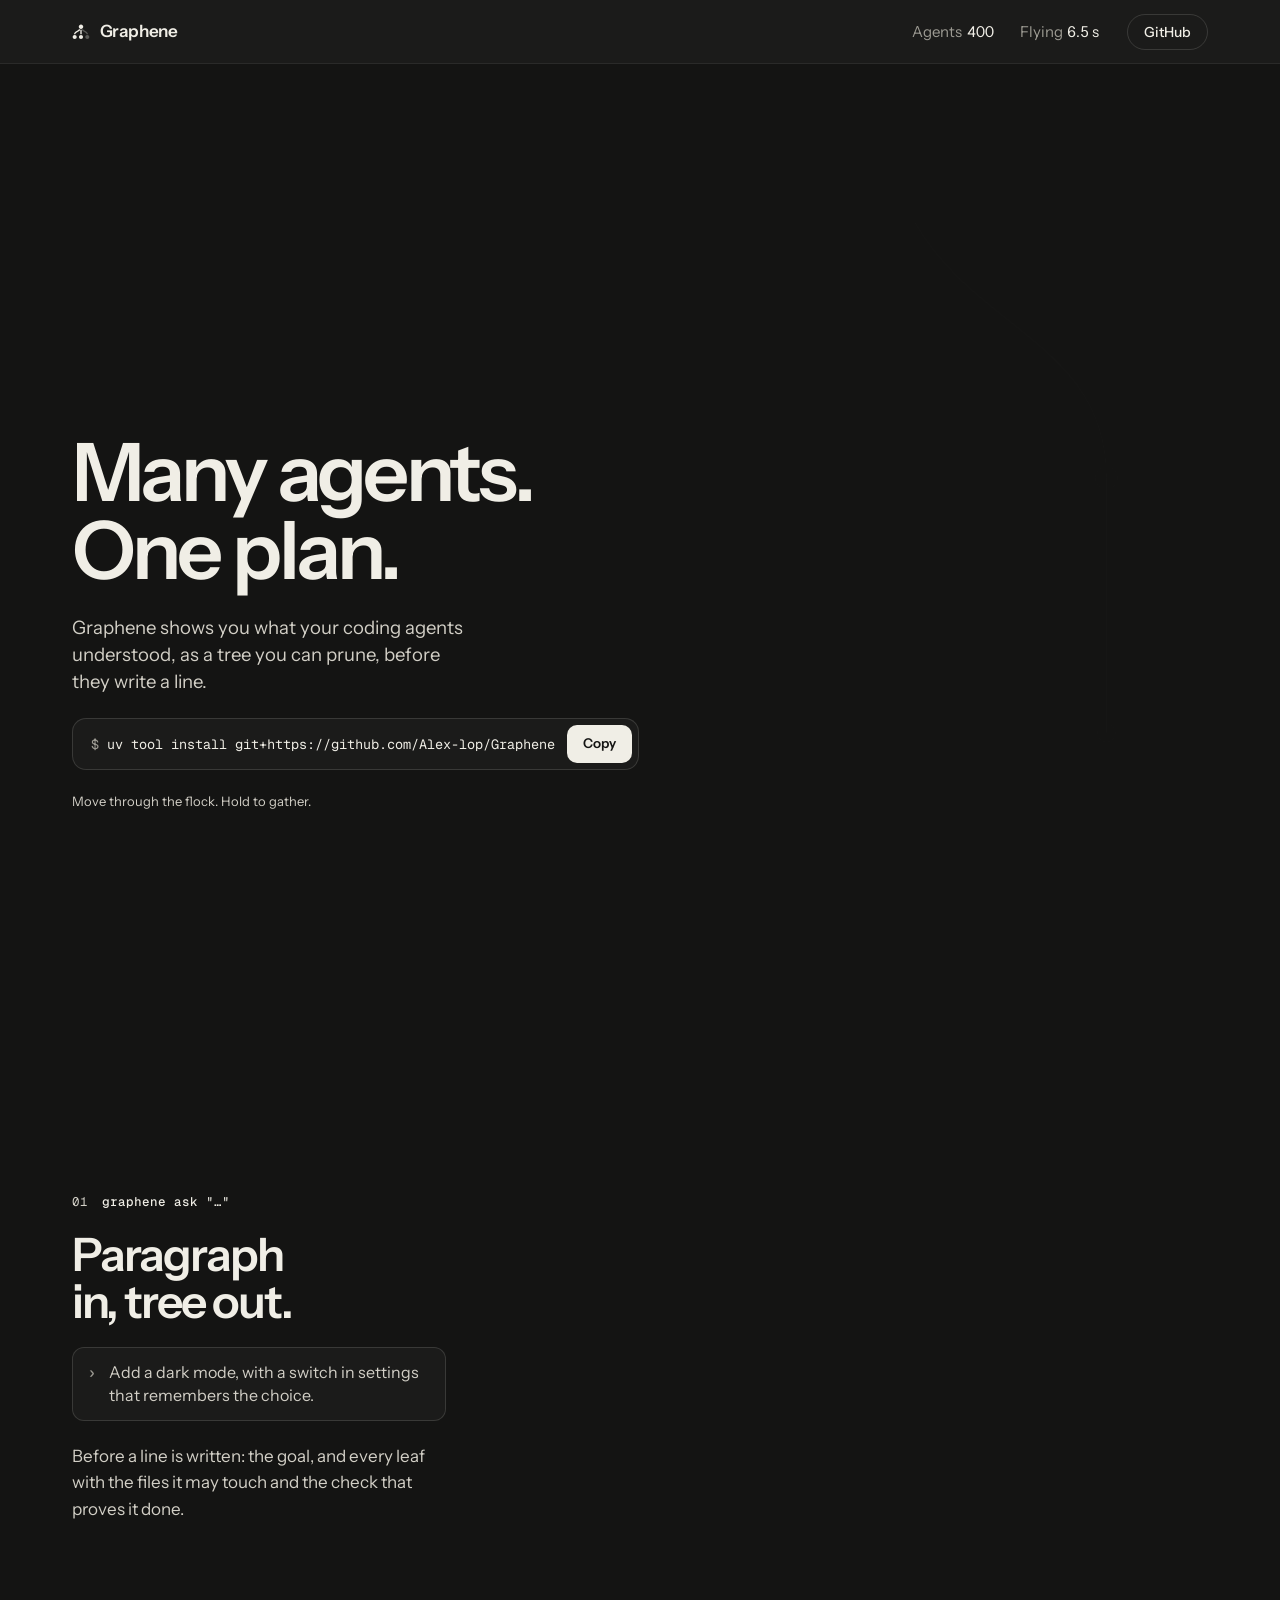
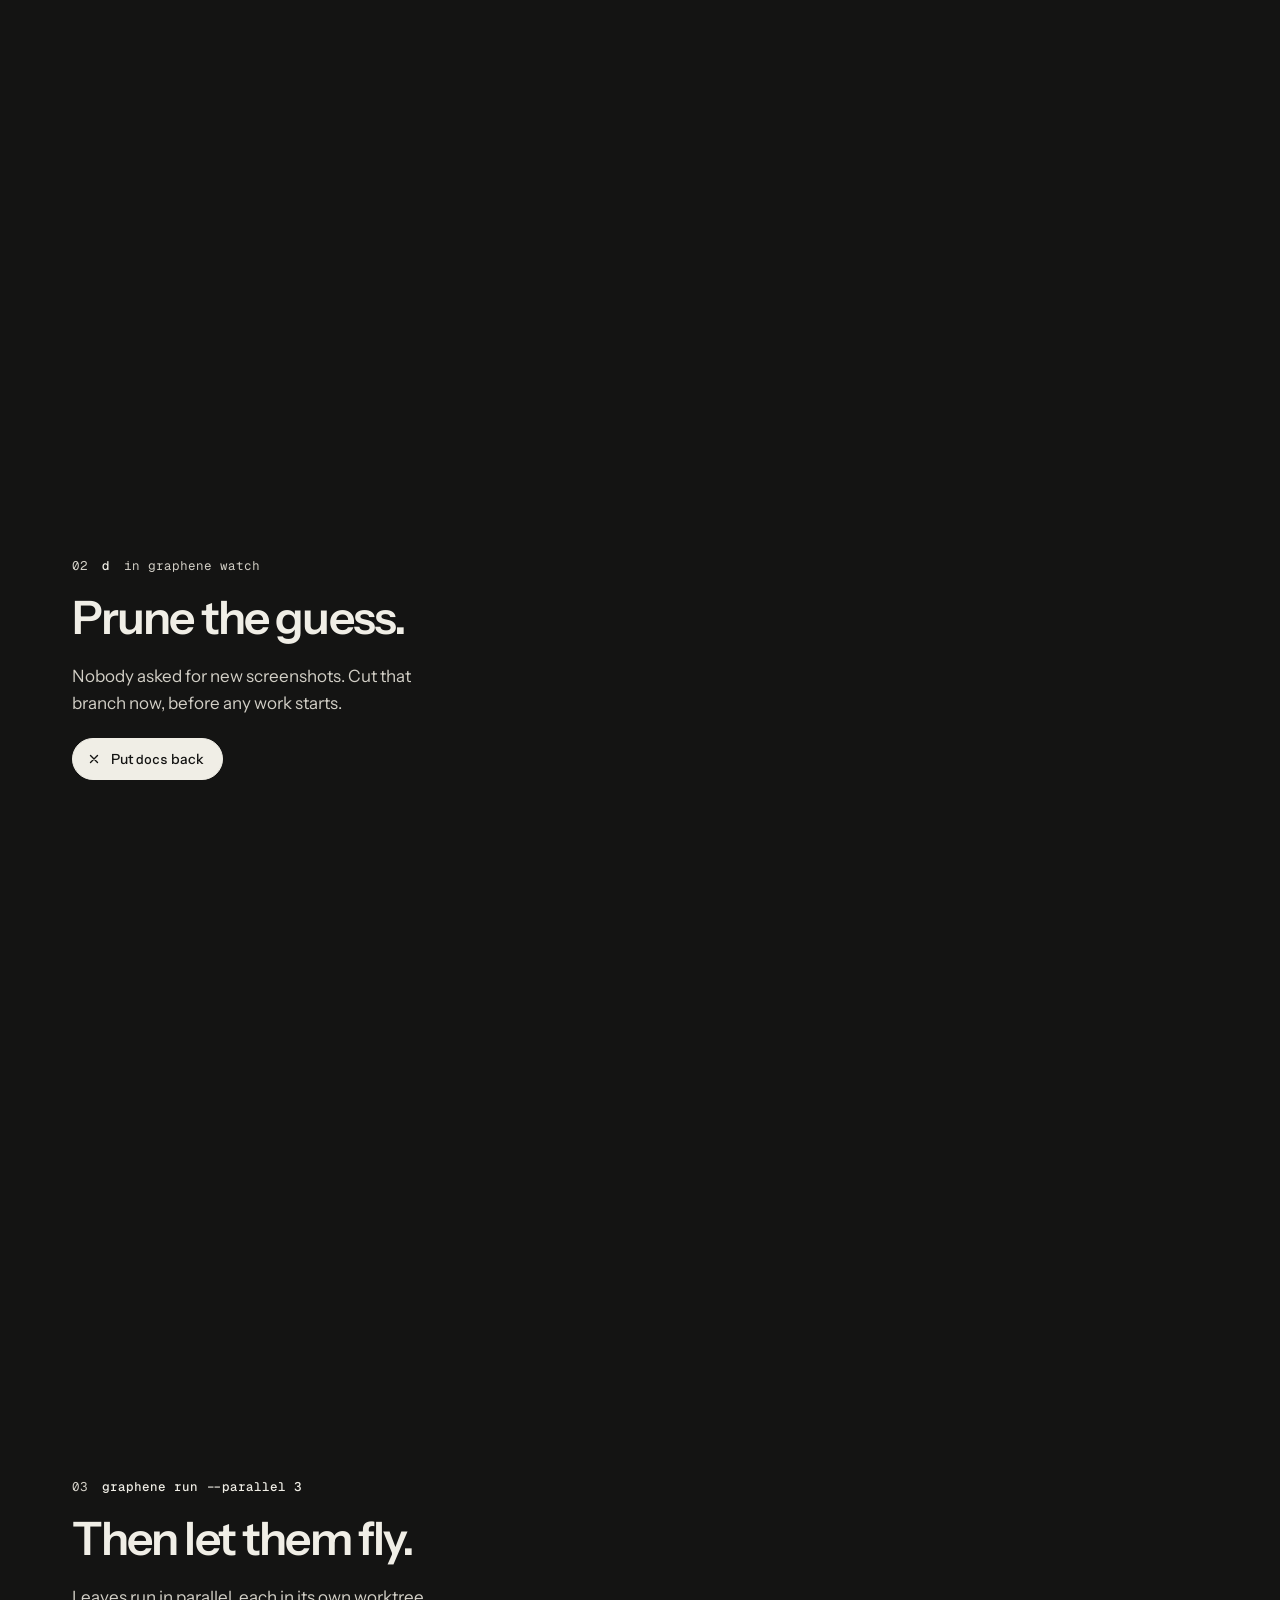
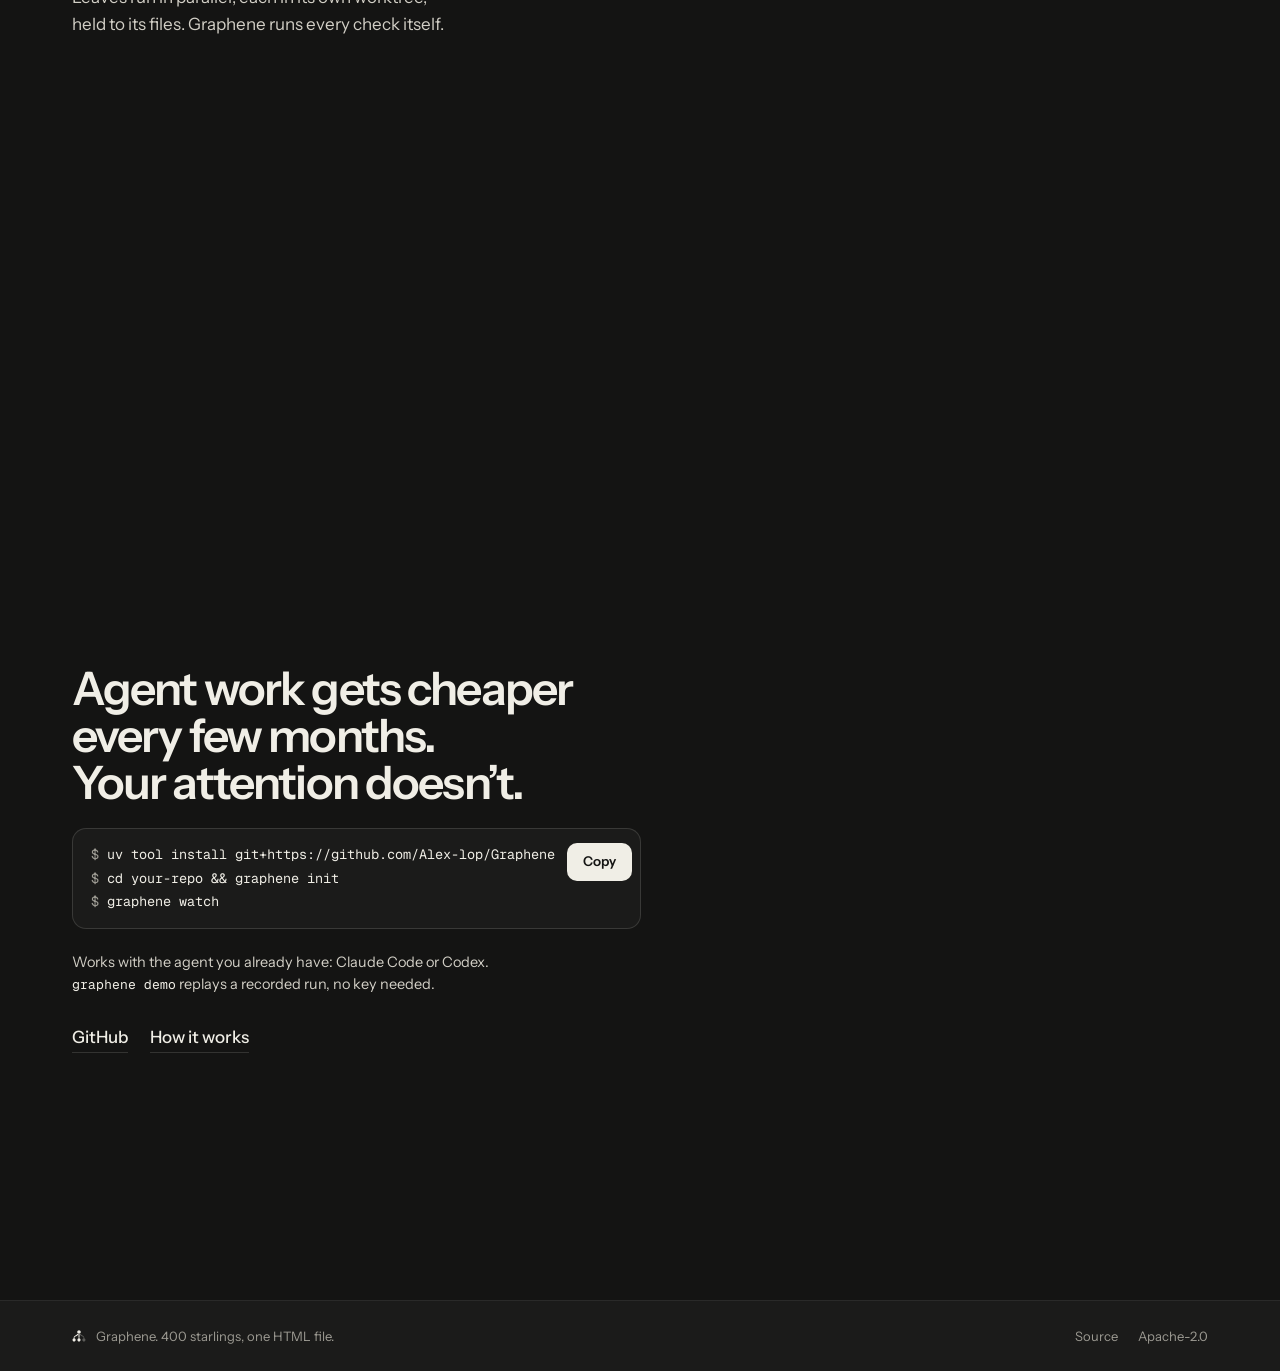
==== commit 5272230b: "dusk: ivory birds on the mark's dark ground, settling into the Graphene mark The page takes the logo" ====
--- a/index.html
+++ b/index.html
@@ -6,7 +6,8 @@
 <title>Graphene — many agents, one plan</title>
 <meta name="description" content="Graphene shows you what your coding agents understood, as a tree you can prune, before they write a line of code.">
 <link rel="canonical" href="https://alex-lop.github.io/graphene-site/">
-<meta name="theme-color" content="#FAF9F6">
+<meta name="theme-color" content="#1B1B1A">
+<meta name="color-scheme" content="dark">
 <meta property="og:type" content="website">
 <meta property="og:url" content="https://alex-lop.github.io/graphene-site/">
 <meta property="og:title" content="Graphene — many agents, one plan">
@@ -14,21 +15,23 @@
 <meta property="og:image" content="https://alex-lop.github.io/graphene-site/og.png">
 <meta property="og:image:width" content="1200">
 <meta property="og:image:height" content="630">
-<meta property="og:image:alt" content="A murmuration of starlings on an ivory sky, beside the words: Many agents. One plan.">
+<meta property="og:image:alt" content="The Graphene mark drawn by a flock of ivory birds on a dark sky, one branch pruned, beside the words: Many agents. One plan.">
 <meta name="twitter:card" content="summary_large_image">
 <meta name="twitter:title" content="Graphene — many agents, one plan">
 <meta name="twitter:description" content="Graphene shows you what your coding agents understood, as a tree you can prune, before they write a line of code.">
 <meta name="twitter:image" content="https://alex-lop.github.io/graphene-site/og.png">
-<meta name="twitter:image:alt" content="A murmuration of starlings on an ivory sky, beside the words: Many agents. One plan.">
-<link rel="icon" type="image/svg+xml" href="data:image/svg+xml,%3Csvg xmlns='http://www.w3.org/2000/svg' viewBox='0 0 32 32'%3E%3Cpath fill='%23141413' d='M28 4 17.7 25.7 14.8 17.2 6.3 14.3Z'/%3E%3C/svg%3E">
+<meta name="twitter:image:alt" content="The Graphene mark drawn by a flock of ivory birds on a dark sky, one branch pruned, beside the words: Many agents. One plan.">
+<link rel="icon" href="favicon.ico" sizes="32x32">
+<link rel="icon" type="image/svg+xml" href="favicon.svg">
+<link rel="apple-touch-icon" href="apple-touch-icon.png">
 <link rel="preconnect" href="https://fonts.googleapis.com">
 <link rel="preconnect" href="https://fonts.gstatic.com" crossorigin>
-<link rel="stylesheet" href="https://fonts.googleapis.com/css2?family=Geist+Mono:wght@400;500&family=Instrument+Sans:wght@400..600&family=Instrument+Serif:ital@0;1&display=swap">
+<link rel="stylesheet" href="https://fonts.googleapis.com/css2?family=Geist+Mono:wght@400;500&family=Instrument+Sans:wght@400..700&display=swap">
 <style>
 :root {
-  --sky: #F0EEE6; --strip: #FAF9F6; --ink: #141413; --ink2: #3A3935; --muted: #6B6A65;
-  --hair: rgba(20, 20, 19, .13);
-  --serif: "Instrument Serif", "Iowan Old Style", "Palatino Linotype", Palatino, Georgia, serif;
+  color-scheme: dark;
+  --sky: #141413; --strip: #1B1B1A; --ink: #F0EEE6; --ink2: #D2CFC6; --muted: #9C9A92; --pale: #5E5D59;
+  --hair: rgba(240, 238, 230, .14); --hair2: rgba(240, 238, 230, .34);
   --sans: "Instrument Sans", ui-sans-serif, system-ui, -apple-system, "Segoe UI", Roboto, sans-serif;
   --mono: "Geist Mono", ui-monospace, "SF Mono", SFMono-Regular, Menlo, Consolas, monospace;
   --strip-h: 64px;
@@ -42,7 +45,7 @@
   -webkit-font-smoothing: antialiased; -moz-osx-font-smoothing: grayscale;
   overflow-x: hidden;
 }
-::selection { background: var(--ink); color: var(--strip) }
+::selection { background: var(--ink); color: var(--sky) }
 a { color: inherit }
 :focus-visible { outline: 2px solid var(--ink); outline-offset: 3px; border-radius: 6px }
 code, pre { font-family: var(--mono) }
@@ -51,18 +54,18 @@
 #sky { position: fixed; inset: 0; width: 100%; height: 100%; display: block; z-index: 0 }
 .labels { position: fixed; inset: 0; z-index: 1; pointer-events: none; overflow: hidden }
 
-/* The strip: the reference's readout bar, with the wordmark on its left. */
+/* The strip: the reference's readout bar, with the mark and the wordmark on its left. */
 .strip {
   position: fixed; z-index: 3; inset: 0 0 auto 0; height: var(--strip-h);
   display: flex; align-items: center; gap: 28px; padding: 0 var(--gut);
-  background: var(--strip);
+  background: var(--strip); border-bottom: 1px solid rgba(240, 238, 230, .07);
 }
 .mark { display: inline-flex; align-items: center; gap: 10px; text-decoration: none; font: 600 17px/1 var(--sans); letter-spacing: -.012em }
-.mark svg { width: 17px; height: 17px; flex: none }
+.mark svg { width: 18px; height: 18px; flex: none }
 .readout { margin: 0 0 0 auto; display: flex; gap: 26px; font: 400 15px/1 var(--sans); font-variant-numeric: tabular-nums; white-space: nowrap }
 .readout .k { color: var(--muted); margin-right: .32em }
 .gh { font: 500 14px/1 var(--sans); text-decoration: none; padding: 10px 16px; border: 1px solid var(--hair); border-radius: 999px; transition: background .2s, border-color .2s }
-.gh:hover { background: var(--sky); border-color: rgba(20, 20, 19, .28) }
+.gh:hover { background: rgba(240, 238, 230, .06); border-color: var(--hair2) }
 
 main { position: relative; z-index: 2 }
 .scene {
@@ -71,14 +74,21 @@
   padding: calc(var(--strip-h) + 48px) var(--gut) 72px;
 }
 .copy { max-width: 27rem; position: relative }
+.hero { align-content: end; padding-bottom: max(10vh, 72px) }
 .hero .copy { max-width: 44rem }
-h1 { font: 400 clamp(3.4rem, 6.9vw, 6.9rem)/.92 var(--serif); letter-spacing: -.02em; margin: 0 0 24px; text-wrap: balance }
-h2 { font: 400 clamp(2.5rem, 4.4vw, 4.1rem)/.98 var(--serif); letter-spacing: -.015em; margin: 0 0 22px; text-wrap: balance }
-.lede { font-size: clamp(1.1rem, 1.45vw, 1.32rem); line-height: 1.45; color: var(--ink2); max-width: 31ch; margin: 0 0 36px }
+h1, h2 { font-family: var(--sans); font-weight: 600; text-wrap: balance; margin: 0 }
+h1 { font-size: clamp(3.1rem, 6.3vw, 6.4rem); line-height: .96; letter-spacing: -.045em; margin-bottom: 26px }
+h2 { font-size: clamp(2.2rem, 3.6vw, 3.35rem); line-height: 1.02; letter-spacing: -.04em; margin-bottom: 22px }
+.lede { font-size: clamp(1.1rem, 1.45vw, 1.3rem); line-height: 1.45; color: var(--ink2); max-width: 31ch; margin: 0 0 34px }
 .copy p { color: var(--ink2); margin: 0 0 22px; max-width: 34ch }
-.kicker { display: flex; gap: 14px; font: 400 12.5px/1 var(--mono); color: var(--muted); margin: 0 0 24px }
+.kicker { display: flex; gap: 14px; font: 400 12.5px/1 var(--mono); color: var(--muted); margin: 0 0 22px }
 .kicker b { font-weight: 500; color: var(--ink) }
-.para { font: italic 400 clamp(1.4rem, 1.9vw, 1.72rem)/1.22 var(--serif); color: var(--ink); margin: 0 0 22px; padding: 0 }
+.ask {
+  display: flex; gap: 12px; margin: 0 0 22px; padding: 13px 16px 13px 14px;
+  background: var(--strip); border: 1px solid var(--hair); border-radius: 12px;
+  font: 400 16px/1.45 var(--sans); color: var(--ink);
+}
+.ask::before { content: "›"; font: 500 16px/1.45 var(--mono); color: var(--muted) }
 
 .install, .block {
   display: flex; align-items: center; gap: 12px; width: max-content; max-width: 100%;
@@ -91,54 +101,54 @@
 .block code .ln { display: block }
 .btn {
   flex: none; height: 38px; padding: 0 16px; border: 0; border-radius: 10px; cursor: pointer;
-  font: 500 13.5px/1 var(--sans); color: var(--strip); background: var(--ink); transition: background .2s;
-}
-.btn:hover { background: #33322e }
+  font: 600 13.5px/1 var(--sans); color: var(--sky); background: var(--ink); transition: background .2s;
+}
+.btn:hover { background: #fff }
 .hint { font: 400 13px/1.4 var(--sans); color: var(--muted); margin: 22px 0 0 !important }
 .coarse { display: none }
 @media (pointer: coarse) { .fine { display: none } .coarse { display: inline } }
 
 .cut {
   display: inline-flex; align-items: center; gap: 10px; height: 42px; padding: 0 18px 0 14px; cursor: pointer;
-  border: 1px solid var(--ink); border-radius: 999px; background: var(--strip); color: var(--ink);
-  font: 500 14px/1 var(--sans); transition: background .2s, color .2s;
+  border: 1px solid var(--hair2); border-radius: 999px; background: transparent; color: var(--ink);
+  font: 500 14px/1 var(--sans); transition: background .2s, color .2s, border-color .2s;
 }
 .cut code { font-size: 13px }
-.cut:hover, .cut[aria-pressed="true"] { background: var(--ink); color: var(--strip) }
+.cut:hover, .cut[aria-pressed="true"] { background: var(--ink); color: var(--sky); border-color: var(--ink) }
 .cut svg { width: 14px; height: 14px }
 .small { font-size: 14.5px; max-width: 46ch !important }
 .small code { font-size: 13px; color: var(--ink) }
 .links { display: flex; gap: 22px; font-weight: 500; margin-top: 28px !important }
-.links a { text-decoration: none; border-bottom: 1px solid var(--hair); padding-bottom: 2px }
+.links a { text-decoration: none; border-bottom: 1px solid var(--hair); padding-bottom: 2px; color: var(--ink) }
 .links a:hover { border-color: var(--ink) }
-.end h2 { max-width: 12em }
 .end .copy { max-width: 36rem }
-
-.hero { position: relative; align-content: end; padding-bottom: max(10vh, 72px) }
+.end h2 { max-width: 13em }
 
 .foot {
-  position: relative; z-index: 2; display: flex; flex-wrap: wrap; gap: 12px 24px; justify-content: space-between;
-  padding: 26px var(--gut) calc(26px + env(safe-area-inset-bottom)); background: var(--strip);
+  position: relative; z-index: 2; display: flex; flex-wrap: wrap; gap: 12px 24px; justify-content: space-between; align-items: center;
+  padding: 26px var(--gut) calc(26px + env(safe-area-inset-bottom)); background: var(--strip); border-top: 1px solid rgba(240, 238, 230, .07);
   font: 400 13px/1.4 var(--sans); color: var(--muted);
 }
+.foot span { display: inline-flex; align-items: center; gap: 10px }
+.foot svg { width: 14px; height: 14px; color: var(--ink) }
 .foot nav { display: flex; gap: 20px }
 .foot a { text-decoration: none }
 .foot a:hover { color: var(--ink) }
 
 /* Labels of the plan the birds draw. */
-.lbl { position: absolute; left: 0; top: 0; white-space: nowrap; font: 500 12px/1.25 var(--mono); color: var(--ink); opacity: 0; transition: opacity .6s ease, color .4s ease }
+.lbl { position: absolute; left: 0; top: 0; white-space: nowrap; font: 500 12px/1.25 var(--mono); color: var(--ink); opacity: 0; transition: opacity .7s ease, color .4s ease }
 .lbl.on { opacity: 1 }
 .lbl .k { color: var(--muted); font-weight: 400 }
 .lbl.goal { font-size: 12.5px }
 .lbl.guess { color: var(--muted) }
 .lbl.hover { color: var(--ink) }
 .lbl.hover::before { content: "✕ " }
-.lbl.gone { opacity: 0; text-decoration: line-through; transition-duration: 1.4s }
+.lbl.gone { opacity: .42; color: var(--muted); text-decoration: line-through; transition-duration: 1.2s }
 .lbl.done::before { content: "✓ " }
 .lbl.card { font: 400 11.5px/1.65 var(--mono); color: var(--muted); border-left: 1px solid var(--hair); padding: 1px 0 1px 10px }
 .lbl.card b { font-weight: 400; color: var(--ink) }
 
-@media (max-width: 899px) {
+@media (max-width: 899px) and (max-aspect-ratio: 5/4) {
   .scene { align-content: end; padding-bottom: calc(56px + env(safe-area-inset-bottom)) }
   .copy { max-width: 34rem }
 }
@@ -149,12 +159,20 @@
   .gh { display: none }
   .readout { font-size: 13px; gap: 14px }
   .mark { font-size: 16px }
+  .ask { font-size: 15px }
   .install { width: auto; align-items: flex-end; padding: 12px 6px 6px 14px }
   .install code { white-space: normal; overflow-wrap: anywhere; font-size: 12.5px; padding-bottom: 8px }
   .block pre { font-size: 12.5px }
 }
+@media (max-width: 899px) and (max-aspect-ratio: 5/4) and (max-height: 760px) { /* short phones: room for the tree */
+  .scene { padding-bottom: calc(34px + env(safe-area-inset-bottom)) }
+  h2 { font-size: 1.8rem; margin-bottom: 14px }
+  .kicker { margin-bottom: 14px }
+  .ask { font-size: 14px; padding: 10px 12px 10px 11px; margin-bottom: 14px }
+  .copy p { font-size: 14.5px; margin-bottom: 14px }
+  .cut { height: 38px }
+}
 @media (prefers-reduced-motion: reduce) {
-  html { scroll-behavior: auto }
   .hint { display: none }
   .lbl { transition: none }
 }
@@ -164,7 +182,7 @@
 <body>
 <header class="strip">
   <a class="mark" href="#top" aria-label="Graphene, back to the top">
-    <svg viewBox="0 0 32 32" aria-hidden="true"><path fill="currentColor" d="M28 4 17.7 25.7 14.8 17.2 6.3 14.3Z"/></svg>
+    <svg viewBox="0 0 16 16" aria-hidden="true"><path fill="currentColor" fill-opacity=".3" d="M8.64 5.89C9.98 8.35 13.23 8.11 13 10.1L14.2 10.1C13.97 7.16 10.6 7.32 9.71 5.35ZM13.6 10.7C14.59 10.7 15.4 11.51 15.4 12.5C15.4 13.49 14.59 14.3 13.6 14.3C12.61 14.3 11.8 13.49 11.8 12.5C11.8 11.51 12.61 10.7 13.6 10.7Z"/><path fill="currentColor" d="M6.29 5.35C5.4 7.32 2.03 7.16 1.8 10.1L3 10.1C2.77 8.11 6.02 8.35 7.36 5.89ZM7.4 5.9C7.4 7.98 7.4 7.79 7.4 10.1L8.6 10.1C8.6 7.79 8.6 7.98 8.6 5.9ZM8 1.3C9.1 1.3 10 2.2 10 3.3C10 4.4 9.1 5.3 8 5.3C6.9 5.3 6 4.4 6 3.3C6 2.2 6.9 1.3 8 1.3ZM2.4 10.7C3.39 10.7 4.2 11.51 4.2 12.5C4.2 13.49 3.39 14.3 2.4 14.3C1.41 14.3 0.6 13.49 0.6 12.5C0.6 11.51 1.41 10.7 2.4 10.7ZM8 10.7C8.99 10.7 9.8 11.51 9.8 12.5C9.8 13.49 8.99 14.3 8 14.3C7.01 14.3 6.2 13.49 6.2 12.5C6.2 11.51 7.01 10.7 8 10.7Z"/></svg>
     <span>Graphene</span>
   </a>
   <p class="readout" aria-hidden="true"><span><span class="k" id="k1">Agents</span><span id="v1">400</span></span><span><span class="k" id="k2">Flying</span><span id="v2">0.0 s</span></span></p>
@@ -181,7 +199,7 @@
       <p class="lede">Graphene shows you what your coding agents understood, as a tree you can prune, before they write a line.</p>
       <div class="install">
         <code id="cmd">uv tool install git+https://github.com/Alex-lop/Graphene</code>
-        <button class="btn" type="button" data-copy="cmd">Copy</button>
+        <button class="btn" type="button" data-copy="cmd" aria-label="Copy the install command">Copy</button>
       </div>
       <p class="hint"><span class="fine">Move through the flock. Hold to gather.</span><span class="coarse">Touch the flock.</span></p>
     </div>
@@ -191,9 +209,9 @@
     <div class="copy">
       <p class="kicker"><span>01</span><b>graphene ask "…"</b></p>
       <h2 id="h-plan">Paragraph in, tree out.</h2>
-      <blockquote class="para">“Add a dark mode, with a switch in settings that remembers the choice.”</blockquote>
+      <p class="ask">Add a dark mode, with a switch in settings that remembers the choice.</p>
       <p>Before a line is written: the goal, and every leaf with the files it may touch and the check that proves it done.</p>
-      <p class="sr-only">In the picture, the birds settle into that plan: the goal, dark mode that remembers; its branches theme, switch and docs; and the leaves palettes and tokens under theme, toggle and prefs under switch, shots under docs.</p>
+      <p class="sr-only">In the picture, the birds settle into that plan: the goal, dark mode that remembers; its branches theme, switch and docs; and the leaves palettes and tokens under theme, toggle under switch, and shots under docs.</p>
     </div>
   </section>
 
@@ -208,7 +226,7 @@
 
   <section class="scene" data-scene="run" aria-labelledby="h-run">
     <div class="copy">
-      <p class="kicker"><span>03</span><b>graphene run --parallel 4</b></p>
+      <p class="kicker"><span>03</span><b>graphene run --parallel 3</b></p>
       <h2 id="h-run">Then let them fly.</h2>
       <p>Leaves run in parallel, each in its own worktree, held to its files. Graphene runs every check itself.</p>
     </div>
@@ -219,7 +237,7 @@
       <h2 id="h-end">Agent work gets cheaper every few months. Your attention doesn’t.</h2>
       <div class="block">
         <pre id="steps"><code><span class="ln">uv tool install git+https://github.com/Alex-lop/Graphene</span><span class="ln">cd your-repo &amp;&amp; graphene init</span><span class="ln">graphene watch</span></code></pre>
-        <button class="btn" type="button" data-copy="steps">Copy</button>
+        <button class="btn" type="button" data-copy="steps" aria-label="Copy the three setup commands">Copy</button>
       </div>
       <p class="small" style="margin-top:22px">Works with the agent you already have: Claude Code or Codex. <code>graphene demo</code> replays a recorded run, no key needed.</p>
       <p class="links"><a href="https://github.com/Alex-lop/Graphene">GitHub</a><a href="https://github.com/Alex-lop/Graphene/blob/main/docs/HOW_IT_WORKS.md">How it works</a></p>
@@ -228,7 +246,7 @@
 </main>
 
 <footer class="foot">
-  <span>Graphene. 400 starlings, one HTML file.</span>
+  <span><svg viewBox="0 0 16 16" aria-hidden="true"><path fill="currentColor" fill-opacity=".3" d="M8.64 5.89C9.98 8.35 13.23 8.11 13 10.1L14.2 10.1C13.97 7.16 10.6 7.32 9.71 5.35ZM13.6 10.7C14.59 10.7 15.4 11.51 15.4 12.5C15.4 13.49 14.59 14.3 13.6 14.3C12.61 14.3 11.8 13.49 11.8 12.5C11.8 11.51 12.61 10.7 13.6 10.7Z"/><path fill="currentColor" d="M6.29 5.35C5.4 7.32 2.03 7.16 1.8 10.1L3 10.1C2.77 8.11 6.02 8.35 7.36 5.89ZM7.4 5.9C7.4 7.98 7.4 7.79 7.4 10.1L8.6 10.1C8.6 7.79 8.6 7.98 8.6 5.9ZM8 1.3C9.1 1.3 10 2.2 10 3.3C10 4.4 9.1 5.3 8 5.3C6.9 5.3 6 4.4 6 3.3C6 2.2 6.9 1.3 8 1.3ZM2.4 10.7C3.39 10.7 4.2 11.51 4.2 12.5C4.2 13.49 3.39 14.3 2.4 14.3C1.41 14.3 0.6 13.49 0.6 12.5C0.6 11.51 1.41 10.7 2.4 10.7ZM8 10.7C8.99 10.7 9.8 11.51 9.8 12.5C9.8 13.49 8.99 14.3 8 14.3C7.01 14.3 6.2 13.49 6.2 12.5C6.2 11.51 7.01 10.7 8 10.7Z"/></svg>Graphene. 400 starlings, one HTML file.</span>
   <nav aria-label="Footer"><a href="https://github.com/Alex-lop/Graphene">Source</a><a href="https://github.com/Alex-lop/Graphene/blob/main/LICENSE">Apache-2.0</a></nav>
 </footer>
 <p class="sr-only" id="status" role="status" aria-live="polite"></p>
@@ -236,7 +254,7 @@
 <script>
 (() => {
 'use strict';
-const NUM = 400, TRAIL = 12, INK = '20,20,19', SKY = '#F0EEE6';
+const NUM = 400, TRAIL = 12, INK = '240,238,230', SKY = '#141413';
 const $ = s => document.querySelector(s);
 const cv = $('#sky'), ctx = cv.getContext('2d', { alpha: false });
 const mqReduce = matchMedia('(prefers-reduced-motion: reduce)');
@@ -248,10 +266,13 @@
 
 // ---- the birds, as flat arrays ----
 const px = new Float32Array(NUM), py = new Float32Array(NUM), vx = new Float32Array(NUM), vy = new Float32Array(NUM);
-const hx = new Float32Array(NUM).fill(1), hy = new Float32Array(NUM);       // heading, unit length
+const hx = new Float32Array(NUM).fill(1), hy = new Float32Array(NUM);        // heading, unit length
 const sz = new Float32Array(NUM), pace = new Float32Array(NUM), lag = new Float32Array(NUM), lat = new Float32Array(NUM);
 let st = new Float32Array(NUM), st2 = new Float32Array(NUM);                   // startle, now and next
-const form = new Uint8Array(NUM), slotOf = new Int16Array(NUM).fill(-1);     // 1 = holding a place in the plan
+const form = new Uint8Array(NUM);                                            // 1 = flying to, or holding, a place in the plan
+const own = new Array(NUM).fill(null);                                       // that place
+const wantAt = new Float64Array(NUM).fill(Infinity);                         // when a free bird goes to claim a place
+const leaveAt = new Float64Array(NUM).fill(Infinity);                        // when a bird lets its place go
 const tx = new Float32Array(NUM), ty = new Float32Array(NUM), otx = new Float32Array(NUM), oty = new Float32Array(NUM);
 const trX = new Float32Array(NUM * TRAIL), trY = new Float32Array(NUM * TRAIL);
 let trHead = 0;
@@ -266,7 +287,7 @@
 
 // ---- viewport ----
 let W = 0, H = 0, DPR = 1, S = 1, SZ = 1, stripH = 64, narrow = false;
-let CELL = 46, GW = 1, GH = 1, gHead = new Int16Array(1);
+let CELL = 50, GW = 1, GH = 1, gHead = new Int16Array(1);
 const gNext = new Int16Array(NUM);
 function measure() {
   const oW = W, oH = H;
@@ -274,14 +295,14 @@
   cv.width = Math.round(W * DPR); cv.height = Math.round(H * DPR);
   S = Math.max(0.66, Math.min(1.2, Math.min(W, H * 1.6) / 1440));
   SZ = Math.max(0.72, Math.min(1.15, W / 1300));
-  narrow = W < 900;
+  narrow = W < 900 && W < H * 1.25;                                  // stacked, not side by side (a landscape phone is side by side)
   stripH = $('.strip').offsetHeight;
   if (oW && (oW !== W || oH !== H)) {
     const fx = W / oW, fy = H / oH;
     for (let i = 0; i < NUM; i++) { px[i] *= fx; py[i] *= fy; }
     for (let k = 0; k < NUM * TRAIL; k++) { trX[k] *= fx; trY[k] *= fy; }
   }
-  CELL = 46 * S; GW = Math.ceil(W / CELL) + 1; GH = Math.ceil(H / CELL) + 1; gHead = new Int16Array(GW * GH);
+  CELL = 50 * S; GW = Math.ceil(W / CELL) + 1; GH = Math.ceil(H / CELL) + 1; gHead = new Int16Array(GW * GH);
 }
 function fillGrid() {
   gHead.fill(-1);
@@ -326,85 +347,102 @@
   }
 }
 
-// ---- the plan the birds draw ----
+// ---- the plan the birds draw: the shape of the Graphene mark ----
 const PLAN = [
   { id: 'goal', up: null }, { id: 'theme', up: 'goal' }, { id: 'switch', up: 'goal' }, { id: 'docs', up: 'goal' },
-  { id: 'palettes', up: 'theme' }, { id: 'tokens', up: 'theme' }, { id: 'toggle', up: 'switch' }, { id: 'prefs', up: 'switch' },
-  { id: 'shots', up: 'docs' },
+  { id: 'palettes', up: 'theme' }, { id: 'tokens', up: 'theme' }, { id: 'toggle', up: 'switch' }, { id: 'shots', up: 'docs' },
 ];
 const node = {};
 for (const n of PLAN) {
   node[n.id] = n;
   n.depth = n.up ? node[n.up].depth + 1 : 0;
-  n.x = n.y = n.gx = n.gy = 0; n.done = false; n.rs = n.rd = 0; n.dx = 0; n.dy = 1;
+  n.x = n.y = n.gx = n.gy = 0; n.done = false; n.rs = n.rd = 0; n.dx = 0; n.dy = 1; n.ghost = 0;
 }
 for (const n of PLAN) n.kids = PLAN.filter(k => k.up === n.id);
+const LEAVES = PLAN.filter(n => !n.kids.length);
+const storyEl = ['tree', 'prune', 'run'].map(k => document.querySelector(`[data-scene="${k}"] .copy`));
 const GUESS = new Set(['docs', 'shots']);
 let scene = 'fly', cut = false, clock = 0, planA = 0;
+const inPlan = () => scene === 'tree' || scene === 'prune' || scene === 'run';
 const live = n => !(cut && GUESS.has(n.id));
-const ballR = n => (n.depth === 0 ? 30 : n.depth === 1 ? 22 : 18) * S;
+const ballR = n => (n.depth === 0 ? 27 : n.depth === 1 ? 21 : 17) * S;
 const AWAY = { x: 0, y: 0 };
-
-function layout(snap) {
-  const leaves = PLAN.filter(n => !n.kids.length && live(n));
-  let x0, x1, y0, y1;
-  if (narrow) {
-    x0 = W * 0.1; x1 = W * 0.9;
-    y0 = stripH + Math.max(64, (H - stripH) * 0.1); y1 = stripH + (H - stripH) * 0.42;
+let SX = 100;                                                        // the leaves' spacing
+
+function layout(snap) { // the mark's proportions: leaves evenly spaced, the tree four spacings tall
+  let cx, top, h, sp, sx;
+  if (narrow) {                        // stacked: the tree takes the room the tallest story leaves above it,
+    const ch = Math.max(...storyEl.map(el => el.offsetHeight)), pb = parseFloat(getComputedStyle(storyEl[0].parentNode).paddingBottom) || 56;
+    const y0 = stripH + 34 * S + 30, y1 = Math.max(y0 + 140, H - pb - ch - 50);
+    sp = Math.min((y1 - y0) / 4, W * 0.76 / 3.3, 130); sx = Math.min(W * 0.74 / 3.4, sp * 1.25); // a little wider
+    h = sp * 4; cx = W / 2; top = y0 + (y1 - y0 - h) / 2;                                     // than the mark, for labels
   } else {
-    x0 = W * 0.53; x1 = W - Math.min(96, W * 0.056) - 24 * S;
-    y0 = stripH + (H - stripH) * 0.2; y1 = stripH + (H - stripH) * 0.76;
-  }
-  leaves.forEach((n, j) => { n.gx = x0 + (x1 - x0) * (j + 0.5) / leaves.length; n.gy = y1; });
-  for (const n of PLAN) if (n.depth === 1 && live(n)) {
-    const ks = n.kids.filter(live);
-    n.gx = ks.reduce((a, k) => a + k.gx, 0) / ks.length; n.gy = y0 + (y1 - y0) * 0.47;
-  }
-  node.goal.gx = (x0 + x1) / 2; node.goal.gy = y0;
+    const low = H < 600, y0 = stripH + (H - stripH) * (low ? 0.13 : 0.19), y1 = stripH + (H - stripH) * (low ? 0.88 : 0.8);
+    sp = Math.min((y1 - y0) / 4, W * 0.36 / 3); sx = W < 1100 ? Math.min(sp * 1.25, W * 0.3 / 3) : sp; // a landscape phone
+    h = sp * 4; cx = W * (W < 1100 ? 0.74 : 0.715); top = y0 + (y1 - y0 - h) / 2;                // gets a wider tree
+  }
+  LEAVES.forEach((n, j) => { n.gx = cx + (j - 1.5) * sx; n.gy = top + h; });
+  SX = sx;
+  for (const n of PLAN) if (n.depth === 1) { n.gx = n.kids.reduce((a, k) => a + k.gx, 0) / n.kids.length; n.gy = top + h / 2; }
+  node.goal.gx = cx; node.goal.gy = top;
   AWAY.x = W + 260 * S; AWAY.y = stripH - 160 * S;
   pathGoal();
   if (snap) for (const n of PLAN) { n.x = n.gx; n.y = n.gy; }
 }
 
-// Slots: places in the plan. A ball of birds circles each node; a two-lane stream runs along each edge.
+let OX = 0, OY = 0; // out-values of the helpers below, to keep the frame free of garbage
+const TAU = Math.PI * 2;
+function edgeAt(a, b, u) { // the mark's edge: it leaves the parent about 30° off vertical and lands vertically on the child
+  const dy = b.y - a.y, dx = b.x - a.x, sx = Math.abs(dx) < 1 ? 0 : Math.sign(dx), v = 1 - u;
+  const x1 = a.x + sx * dy * 0.24, y1 = a.y + dy * 0.42, y2 = b.y - dy * 0.52;
+  OX = v * v * v * a.x + 3 * v * v * u * x1 + 3 * v * u * u * b.x + u * u * u * b.x;
+  OY = v * v * v * a.y + 3 * v * v * u * y1 + 3 * v * u * u * y2 + u * u * u * b.y;
+}
+
+// Places in the plan: two rings of birds circle each node; a two-lane stream runs along each edge;
+// once a branch is cut, its birds fly out of the sky.
 let slots = [];
-function shapeSlots() {
-  const out = [];
-  const ringN = n => n.depth === 0 ? 36 : n.depth === 1 ? 22 : 18;
-  for (const n of PLAN) if (live(n)) {
-    const k = ringN(n);
-    for (let j = 0; j < k; j++) out.push({ key: 'r' + n.id + j, kind: 0, n, a: j * 2.39996, r: Math.sqrt((j + 0.6) / k) });
-  }
-  for (const n of PLAN) if (n.up && live(n)) {
-    for (let j = 0; j < 26; j++) out.push({ key: 'e' + n.id + j, kind: 1, from: node[n.up], to: n, u: j / 13 + (j * 0.618 % 1) * 0.05, off: ((j * 0.7548) % 1 - 0.5) * 2.4 });
-  }
-  for (let j = out.length; j < NUM; j++) out.push({ key: 'a' + j, kind: 2, a: j * 2.39996, r: 0.35 + (j * 0.618 % 1) * 0.65 });
+function planSlots() {
+  const out = [], ringN = [44, 26, 22], edges = PLAN.filter(n => n.up);
+  const rings = PLAN.reduce((a, n) => a + ringN[n.depth], 0), perEdge = Math.floor((NUM - rings) / edges.length);
+  const extra = NUM - rings - perEdge * edges.length;
+  for (const n of PLAN) {
+    if (!live(n)) continue;
+    const k = ringN[n.depth] + (n.depth ? 0 : extra), outer = Math.round(k * 0.6);
+    for (let j = 0; j < k; j++) {
+      const inner = j >= outer, m = inner ? k - outer : outer, q = inner ? j - outer : j;
+      out.push({ key: 'r' + n.id + j, kind: 0, n, inner, a: q / m * TAU + (inner ? 0.4 : 0), bird: -1 });
+    }
+  }
+  for (const n of edges) {
+    if (!live(n)) continue;
+    for (let j = 0; j < perEdge; j++) out.push({ key: 'e' + n.id + j, kind: 1, from: node[n.up], to: n, u: j / perEdge * 2, off: ((j * 0.7548) % 1 - 0.5) * 1.6, bird: -1 });
+  }
+  for (let j = out.length; j < NUM; j++) out.push({ key: 'a' + j, kind: 2, a: j * 2.39996, r: 0.35 + (j * 0.618 % 1) * 0.65, bird: -1 });
   return out;
-}
-let OX = 0, OY = 0; // the out-values of the helpers below, to keep the frame free of garbage
-const TAU = Math.PI * 2;
-function bez(a, b, u) { // an S-curve from parent down to child
-  const m = (b.y - a.y) * 0.5, v = 1 - u;
-  OX = v * v * v * a.x + 3 * v * v * u * a.x + 3 * v * u * u * b.x + u * u * u * b.x;
-  OY = v * v * v * a.y + 3 * v * v * u * (a.y + m) + 3 * v * u * u * (b.y - m) + u * u * u * b.y;
 }
 function slotTarget(s, t) {
   if (s.kind === 0) {
-    const n = s.n, R = ballR(n) * s.r, w = (1.5 - 0.7 * s.r) * (n.depth % 2 ? -1 : 1);
-    let x = n.x + Math.cos(s.a + t * w) * R, y = n.y + Math.sin(s.a + t * w) * R * 0.74;
-    if (n.rd && t > n.rs && t < n.rs + n.rd) { // the leaf is out doing its work: a loop, and home
+    const n = s.n, R = ballR(n) * (s.inner ? 0.5 : 1), w = (n.depth % 2 ? -1 : 1) * 46 * S / R;
+    const a = s.a + t * w, br = 1 + 0.06 * Math.sin(t * 1.1 + s.a * 3);
+    let x = n.x + Math.cos(a) * R * br, y = n.y + Math.sin(a) * R * br * 0.9;
+    if (n.rd && t > n.rs && t < n.rs + n.rd) {                       // the leaf is out doing its work: a loop, and home
       let k = (t - n.rs) / n.rd; k = k * k * (3 - 2 * k);
-      const th = k * TAU, L = (narrow ? 96 : 168) * S, A = (narrow ? 34 : 50) * S;
+      const th = k * TAU, L = (narrow ? 96 : 150) * S, A = (narrow ? 34 : 46) * S;
       const ox = n.dx * L * 0.5 * (1 - Math.cos(th)) - n.dy * A * Math.sin(th);
       const oy = n.dy * L * 0.5 * (1 - Math.cos(th)) + n.dx * A * Math.sin(th);
       x = n.x + ox + (x - n.x) * 0.7; y = n.y + oy + (y - n.y) * 0.7;
     }
     OX = x; OY = y; return;
   }
-  if (s.kind === 1) {
-    let u = (s.u + t * 0.085) % 2; const side = u < 1 ? 1 : -1; if (u >= 1) u = 2 - u;
-    const dx = s.to.x - s.from.x, dy = s.to.y - s.from.y, l = Math.hypot(dx, dy) || 1, o = (3.6 * side + s.off) * S;
-    bez(s.from, s.to, u); OX -= dy / l * o; OY += dx / l * o; return;
+  if (s.kind === 1) {                                                // down one lane, up the other, between the rings
+    const a = s.from, b = s.to, len = Math.hypot(b.x - a.x, b.y - a.y) * 1.08 || 1;
+    let u = (s.u + t * 34 * S / len) % 2; const side = u < 1 ? 1 : -1; if (u >= 1) u = 2 - u;
+    const u0 = ballR(a) * 1.15 / len, u1 = 1 - ballR(b) * 1.15 / len, uu = u0 + (u1 - u0) * u;
+    edgeAt(a, b, Math.min(1, uu + 0.01)); const qx = OX, qy = OY;
+    edgeAt(a, b, uu);
+    const dx = qx - OX, dy = qy - OY, l = Math.hypot(dx, dy) || 1, o = (2.6 * side + s.off) * S;
+    OX -= dy / l * o; OY += dx / l * o; return;
   }
   const R = 140 * S * s.r, a = s.a + t * 0.9;
   OX = AWAY.x + Math.cos(a) * R; OY = AWAY.y + Math.sin(a) * R * 0.6;
@@ -479,10 +517,29 @@
   nx *= c; ny *= c; vx[i] = nx; vy[i] = ny; px[i] = x + nx * dt; py[i] = y + ny * dt;
   hx[i] = nx / (sp * c); hy[i] = ny / (sp * c);
 }
+// A bird bound for a place keeps flying like a bird: cruise speed, a limited turn, so it banks along a curve,
+// and it eases into its place's own motion only over the last stretch.
 function steerForm(i, dt) {
-  const x = px[i], y = py[i], dx = tx[i] - x, dy = ty[i] - y, d = Math.hypot(dx, dy);
-  const sp = Math.min(7 * S, d * 0.09), k0 = d > 0.01 ? sp / d : 0;
-  let fx = (dx * k0 + (tx[i] - otx[i]) / dt - vx[i]) * 0.16, fy = (dy * k0 + (ty[i] - oty[i]) / dt - vy[i]) * 0.16;
+  const x = px[i], y = py[i], dx = tx[i] - x, dy = ty[i] - y, d = Math.hypot(dx, dy) || 0.001;
+  const tvx = (tx[i] - otx[i]) / dt, tvy = (ty[i] - oty[i]) / dt, near = 96 * S, cruise = 4.6 * S * pace[i];
+  let dvx, dvy, turn;
+  if (d > near) { dvx = dx / d * cruise; dvy = dy / d * cruise; turn = 0.042; }
+  else { const k = d / near; dvx = dx / d * cruise * k + tvx * (1 - k); dvy = dy / d * cruise * k + tvy * (1 - k); turn = 0.042 + 0.16 * (1 - k) * (1 - k); }
+  let fx = (dvx - vx[i]) * turn, fy = (dvy - vy[i]) * turn;
+  if (d > 12 * S) {                                                  // in flight, room for the neighbours
+    const SEP = 11 * S; let sx = 0, sy = 0;
+    let gx = (x / CELL) | 0, gy = (y / CELL) | 0;
+    gx = gx < 0 ? 0 : gx >= GW ? GW - 1 : gx; gy = gy < 0 ? 0 : gy >= GH ? GH - 1 : gy;
+    for (let oy = gy > 0 ? -1 : 0; oy <= (gy < GH - 1 ? 1 : 0); oy++)
+      for (let ox = gx > 0 ? -1 : 0; ox <= (gx < GW - 1 ? 1 : 0); ox++)
+        for (let j = gHead[(gy + oy) * GW + gx + ox]; j !== -1; j = gNext[j]) {
+          if (j === i) continue;
+          const ex = px[j] - x, ey = py[j] - y, e2 = ex * ex + ey * ey;
+          if (e2 < SEP * SEP) { const e = Math.sqrt(e2) || 0.01, k = (SEP - e) / SEP / e; sx -= ex * k; sy -= ey * k; }
+        }
+    const k = Math.min(1, (d - 12 * S) / near);
+    fx += sx * 0.22 * k; fy += sy * 0.22 * k;
+  }
   let s2 = st[i] * Math.pow(0.93, dt);
   if (P.on && !P.down) {                                             // birds holding the plan flinch, then return
     const ex = x - P.x, ey = y - P.y, e2 = ex * ex + ey * ey, R = 76 * S;
@@ -490,7 +547,7 @@
   }
   st2[i] = s2;
   let nx = vx[i] + fx * dt, ny = vy[i] + fy * dt;
-  const v = Math.hypot(nx, ny), vm = 10 * S; if (v > vm) { nx *= vm / v; ny *= vm / v; }
+  const v = Math.hypot(nx, ny), vm = 6 * S; if (v > vm) { nx *= vm / v; ny *= vm / v; }
   vx[i] = nx; vy[i] = ny; px[i] = x + nx * dt; py[i] = y + ny * dt;
   if (v > 0.12) { hx[i] = nx / v; hy[i] = ny / v; }
 }
@@ -504,48 +561,70 @@
 }
 
 // ---- who holds which place ----
+// A change of shape keeps every bird whose place survives. The others let go in a wave, and the free birds
+// claim the open places one after another, nearest to the tree first, each taking the nearest open place
+// when its turn comes, so the plan fills the way a flock settles: from the near side, in a stream.
 const faint = new Uint8Array(NUM);
 function reshape() {
-  const next = scene === 'tree' || scene === 'prune' || scene === 'run' ? shapeSlots() : [];
-  const had = new Map();
-  for (let i = 0; i < NUM; i++) if (form[i]) had.set(slots[slotOf[i]].key, i);
-  const nextOf = new Int16Array(NUM).fill(-1), open = [];
-  next.forEach((s, k) => { const b = had.get(s.key); if (b !== undefined) nextOf[b] = k; else open.push(k); });
-  for (const k of open) {                                            // the nearest free bird takes each open place
-    slotTarget(next[k], clock);
-    let best = -1, bd = Infinity;
-    for (let i = 0; i < NUM; i++) if (nextOf[i] < 0) { const d = (px[i] - OX) ** 2 + (py[i] - OY) ** 2; if (d < bd) { bd = d; best = i; } }
-    if (best >= 0) nextOf[best] = k;
-  }
+  const next = inPlan() ? planSlots() : [], byKey = new Map(next.map(s => [s.key, s]));
+  const now = clock, g = node.goal, leaving = [], free = [];
+  for (let i = 0; i < NUM; i++) {
+    const o = own[i];
+    if (o) {
+      const s = byKey.get(o.key);
+      if (s && s.bird < 0) { s.bird = i; own[i] = s; leaveAt[i] = Infinity; wantAt[i] = Infinity; continue; }
+      if (leaveAt[i] === Infinity) leaving.push(i);
+    }
+    free.push(i);
+  }
+  const far = i => (px[i] - g.x) ** 2 + (py[i] - g.y) ** 2;
+  leaving.sort((a, b) => far(a) - far(b));                          // the take-off runs from the goal outward
+  leaving.forEach((i, r) => { leaveAt[i] = reduce ? now : now + 0.9 * r / Math.max(1, leaving.length); });
+  const open = next.filter(s => s.bird < 0).length;
+  free.sort((a, b) => far(a) - far(b));
+  const span = Math.min(1.3, 0.4 + open * 0.0025);
+  free.forEach((i, r) => {
+    if (r >= open) { wantAt[i] = Infinity; return; }
+    const t = reduce ? now : now + 0.05 + span * Math.pow(r / Math.max(1, open), 0.85);
+    wantAt[i] = own[i] && !reduce ? Math.max(t, leaveAt[i] + 0.05) : t;
+  });
   slots = next;
+  if (reduce) claims();
+}
+function release(i) {
+  const v = Math.hypot(vx[i], vy[i]) || 1, a = rnd() * TAU;
+  vx[i] = vx[i] / v * 2.4 * S + Math.cos(a) * 0.8 * S; vy[i] = vy[i] / v * 2.4 * S + Math.sin(a) * 0.8 * S - 0.6 * S;
+  st[i] = Math.max(st[i], 0.35);
+}
+function claims() {
   for (let i = 0; i < NUM; i++) {
-    const was = form[i];
-    slotOf[i] = nextOf[i]; form[i] = nextOf[i] >= 0 ? 1 : 0;
-    if (form[i]) { slotTarget(slots[slotOf[i]], clock); tx[i] = otx[i] = OX; ty[i] = oty[i] = OY; }
-    else if (was) { const a = rnd() * TAU; vx[i] += Math.cos(a) * 2.5 * S; vy[i] += Math.sin(a) * 2.5 * S - 1.2 * S; st[i] = Math.max(st[i], 0.6); }
-  }
-  for (let i = 0; i < NUM; i++) {
-    let f = 0;
-    if (form[i] && scene === 'prune' && !cut) { const s = slots[slotOf[i]], m = s.kind === 0 ? s.n : s.kind === 1 ? s.to : null; f = m && GUESS.has(m.id) ? 1 : 0; }
-    faint[i] = f;
+    if (own[i] && clock >= leaveAt[i]) { own[i] = null; leaveAt[i] = Infinity; release(i); }
+    if (!own[i] && clock >= wantAt[i]) {
+      wantAt[i] = Infinity;
+      let best = null, bd = Infinity;
+      for (const s of slots) if (s.bird < 0) { slotTarget(s, clock); const d = (px[i] - OX) ** 2 + (py[i] - OY) ** 2; if (d < bd) { bd = d; best = s; } }
+      if (best) { best.bird = i; own[i] = best; slotTarget(best, clock); tx[i] = otx[i] = OX; ty[i] = oty[i] = OY; }
+    }
+    form[i] = own[i] ? 1 : 0;
+    const s = own[i], m = s && (s.kind === 0 ? s.n : s.kind === 1 ? s.to : null);
+    faint[i] = m && scene === 'prune' && !cut && GUESS.has(m.id) && leaveAt[i] === Infinity ? 1 : 0;
   }
 }
 
 // ---- the story: fly, tree, prune, run, fly ----
 function startRun() {
-  const L = PLAN.filter(n => !n.kids.length && live(n)), cx = node.goal.gx, durs = [3.2, 3.9, 2.8, 3.5, 3.0];
+  const L = LEAVES.filter(live), cx = node.goal.gx, durs = [3.2, 3.9, 2.8, 3.5];
   L.forEach((n, j) => {
-    n.done = false; n.rs = clock + 0.6 + j * 0.3; n.rd = durs[j % 5];
+    n.done = false; n.rs = clock + 0.7 + j * 0.3; n.rd = durs[j % 4];
     const dx = (n.gx - cx) / Math.max(1, W * 0.2), dy = 1.1, l = Math.hypot(dx, dy);
     n.dx = dx / l; n.dy = dy / l;
   });
-  for (const n of PLAN) if (n.kids.length) n.done = false;
 }
 function runTick() {
   let changed = false;
   for (const n of PLAN) if (n.rd && !n.done && clock >= n.rs + n.rd) { n.done = true; changed = true; }
   if (!changed) return;
-  for (const n of PLAN) if (n.depth === 1 && live(n)) n.done = n.kids.filter(live).every(k => k.done);
+  for (const n of PLAN) if (n.depth === 1 && live(n)) n.done = n.kids.every(k => k.done);
   node.goal.done = node.goal.kids.filter(live).every(k => k.done);
   labels();
   if (node.goal.done) say('Every check passed.');
@@ -574,7 +653,7 @@
 }
 function togglePrune() {
   if (scene !== 'prune') return;
-  cut = !cut; layout(false); reshape(); labels(); syncCut();
+  cut = !cut; reshape(); labels(); syncCut();
   say(cut ? 'The docs branch is cut.' : 'The docs branch is back.');
   if (reduce) still();
 }
@@ -603,11 +682,11 @@
 }
 const card = document.createElement('div');
 card.className = 'lbl card';
-card.innerHTML = '<b>toggle in settings</b><br>scope <b>src/settings/**</b><br>check <b>npm test -- settings</b>';
+card.innerHTML = '<b>toggle in settings, remembered</b><br>scope <b>src/settings/**</b><br>check <b>npm test -- settings</b>';
 labelsEl.append(card);
-function measureLabels() { for (const n of PLAN) { n.w = n.el.offsetWidth; n.h = n.el.offsetHeight; } }
+function measureLabels() { for (const n of PLAN) { n.w = n.el.offsetWidth; n.h = n.el.offsetHeight; } card.w = card.offsetWidth; }
 function labels() {
-  const on = scene === 'tree' || scene === 'prune' || scene === 'run';
+  const on = inPlan();
   for (const n of PLAN) {
     const c = n.el.classList;
     c.toggle('on', on && live(n)); c.toggle('gone', on && !live(n));
@@ -619,14 +698,16 @@
 }
 function placeLabels() {
   for (const n of PLAN) {
-    const r = ballR(n) * 0.74; let x, y;
-    if (n.depth === 0) { x = n.x - n.w / 2; y = n.y - r - n.h - 14 * S; }
-    else if (n.depth === 1) { x = n.x + ballR(n) + 10 * S; y = n.y - n.h / 2; }
-    else { x = n.x - n.w / 2; y = n.y + r + 12 * S; }
+    const r = ballR(n); let x, y;
+    if (n.depth === 0) { x = n.x - n.w / 2; y = n.y - r * 0.9 - n.h - 14 * S; }
+    else if (n.depth === 1) {                                        // tight trees put the first two branch labels on the left
+      x = SX < 100 && n.id !== 'docs' ? n.x - r - 8 * S - n.w : n.x + r + 8 * S; y = n.y - n.h / 2;
+    }
+    else { x = n.x - n.w / 2; y = n.y + r * 0.9 + 12 * S; }
     n.el.style.transform = `translate3d(${x.toFixed(1)}px,${y.toFixed(1)}px,0)`;
   }
   const t = node.toggle;
-  card.style.transform = `translate3d(${(t.x - 14 * S).toFixed(1)}px,${(t.y + ballR(t) * 0.74 + 44 * S).toFixed(1)}px,0)`;
+  card.style.transform = `translate3d(${Math.min(t.x - 14 * S, W - 28 - card.w).toFixed(1)}px,${(t.y + ballR(t) * 0.9 + 42 * S).toFixed(1)}px,0)`;
 }
 
 // ---- the readout, in the reference's label/value voice ----
@@ -634,12 +715,12 @@
 let hudKey = '';
 function hud() {
   let a = 'Agents', b = '400', c = 'Flying', d = ((performance.now() - T0) / 1000).toFixed(1) + ' s';
+  const L = LEAVES.filter(live), done = L.filter(n => n.done).length;
   if (scene === 'run') {
-    const L = PLAN.filter(n => !n.kids.length && live(n)), done = L.filter(n => n.done).length;
     if (done < L.length) { a = 'Running'; b = String(L.length - done); c = 'Checks'; d = done + ' of ' + L.length; }
     else { a = 'Leaves'; b = String(L.length); c = 'Checks'; d = done + ' of ' + L.length + ' passed'; }
   } else if (scene === 'tree' || scene === 'prune') {
-    a = 'Leaves'; b = cut ? '4' : '5'; c = cut ? 'Pruned' : 'Plan'; d = cut ? 'docs' : 'waiting on you';
+    a = 'Leaves'; b = String(L.length); c = cut ? 'Pruned' : 'Plan'; d = cut ? 'docs' : 'waiting on you';
   }
   const key = a + b + c + d; if (key === hudKey) return; hudKey = key;
   k1.textContent = a; v1.textContent = b; k2.textContent = c; v2.textContent = d;
@@ -647,7 +728,7 @@
 const statusEl = $('#status');
 function say(s) { statusEl.textContent = s; }
 
-// ---- drawing: dark heads, feathered streaks ----
+// ---- drawing: ivory heads, feathered streaks ----
 function pushTrail() {
   trHead = (trHead + 1) % TRAIL;
   const o = trHead * NUM;
@@ -663,25 +744,33 @@
   ctx.lineTo(bx + uy * w, by - ux * w);
   ctx.closePath();
 }
+function edgePath(n) {
+  const a = node[n.up], dy = n.y - a.y, dx = n.x - a.x, sx = Math.abs(dx) < 1 ? 0 : Math.sign(dx);
+  ctx.beginPath(); ctx.moveTo(a.x, a.y); ctx.bezierCurveTo(a.x + sx * dy * 0.24, a.y + dy * 0.42, n.x, n.y - dy * 0.52, n.x, n.y);
+}
 function draw() {
   ctx.setTransform(DPR, 0, 0, DPR, 0, 0);
   ctx.globalAlpha = 1; ctx.fillStyle = SKY; ctx.fillRect(0, 0, W, H);
   ctx.strokeStyle = ctx.fillStyle = `rgb(${INK})`;
-  if (planA > 0.01) {                                                // the plan's hairlines
-    ctx.lineWidth = 1;
-    for (const n of PLAN) if (n.up) {
-      n.a += ((live(n) ? 1 : 0) - n.a) * 0.06;
-      const a = n.a * planA * 0.17; if (a < 0.004) continue;
-      const p = node[n.up], m = (n.y - p.y) * 0.5;
-      ctx.globalAlpha = a; ctx.beginPath(); ctx.moveTo(p.x, p.y); ctx.bezierCurveTo(p.x, p.y + m, n.x, n.y - m, n.x, n.y); ctx.stroke();
-    }
-  }
-  ctx.lineCap = 'round';
+  if (planA > 0.01) {
+    for (const n of PLAN) if (n.up) {                                // the plan's hairlines
+      const a = n.a * planA * 0.13; if (a < 0.004) continue;
+      ctx.globalAlpha = a; ctx.lineWidth = 1; edgePath(n); ctx.stroke();
+    }
+    ctx.lineWidth = 1.4;                                             // the cut branch stays, pale, as in the mark
+    for (const n of PLAN) {
+      const a = n.ghost * planA * 0.3; if (a < 0.004) continue;
+      ctx.globalAlpha = a;
+      if (n.up && GUESS.has(n.up) || n.id === 'docs') { edgePath(n); ctx.stroke(); }
+      ctx.beginPath(); ctx.arc(n.x, n.y, ballR(n) * 0.6, 0, TAU); ctx.stroke();
+    }
+  }
+  ctx.lineCap = "butt";
   for (let c = 0; c < 3; c++) {
     const list = cls[c], w0 = [2.2, 2.9, 3.6][c] * SZ;
     for (let k = 0; k < TRAIL; k++) {
       const f = 1 - k / TRAIL, ia = ((trHead - k + 1) % TRAIL + TRAIL) % TRAIL * NUM, ib = ((trHead - k) % TRAIL + TRAIL) % TRAIL * NUM;
-      ctx.globalAlpha = 0.5 * f * Math.sqrt(f); ctx.lineWidth = w0 * (0.2 + 0.8 * f);
+      ctx.globalAlpha = 0.46 * f * Math.sqrt(f); ctx.lineWidth = w0 * (0.2 + 0.8 * f);
       ctx.beginPath();
       for (const i of list) {
         if (faint[i] || off(i)) continue;
@@ -691,7 +780,7 @@
       ctx.stroke();
     }
   }
-  ctx.globalAlpha = 0.94; ctx.beginPath();
+  ctx.globalAlpha = 0.95; ctx.beginPath();
   let faintN = 0;
   for (let i = 0; i < NUM; i++) { if (faint[i]) { faintN++; continue; } if (!off(i)) head(i); }
   ctx.fill();
@@ -701,13 +790,16 @@
 // ---- time ----
 function step(dt) {
   clock += dt / 60;
-  const pk = 1 - Math.pow(0.985, dt);
+  const pk = 1 - Math.pow(0.985, dt), kk = 1 - Math.pow(0.88, dt), fk = 1 - Math.pow(0.94, dt);
   PC.cx += (PT.cx - PC.cx) * pk; PC.cy += (PT.cy - PC.cy) * pk; PC.rx += (PT.rx - PC.rx) * pk; PC.ry += (PT.ry - PC.ry) * pk;
-  const kk = 1 - Math.pow(0.88, dt);
-  for (const n of PLAN) { n.x += (n.gx - n.x) * kk; n.y += (n.gy - n.y) * kk; }
-  planA += ((scene === 'tree' || scene === 'prune' || scene === 'run' ? 1 : 0) - planA) * Math.min(1, 0.05 * dt);
+  for (const n of PLAN) {
+    n.x += (n.gx - n.x) * kk; n.y += (n.gy - n.y) * kk;
+    n.a += ((live(n) ? 1 : 0) - n.a) * fk; n.ghost += ((live(n) ? 0 : 1) - n.ghost) * fk;
+  }
+  planA += ((inPlan() ? 1 : 0) - planA) * Math.min(1, 0.05 * dt);
   if (scene === 'run') runTick();
-  for (let i = 0; i < NUM; i++) if (form[i]) { slotTarget(slots[slotOf[i]], clock); otx[i] = tx[i]; oty[i] = ty[i]; tx[i] = OX; ty[i] = OY; }
+  claims();
+  for (let i = 0; i < NUM; i++) if (form[i]) { slotTarget(own[i], clock); otx[i] = tx[i]; oty[i] = ty[i]; tx[i] = OX; ty[i] = OY; }
   fillGrid();
   for (let i = 0; i < NUM; i++) form[i] ? steerForm(i, dt) : steerFlock(i, dt);
   const s = st; st = st2; st2 = s;
@@ -726,10 +818,12 @@
 // Reduced motion: one composed still per scene, and nothing moves.
 function still() {
   if (scene === 'run') for (const n of PLAN) if (live(n)) n.done = true;
-  for (const n of PLAN) { n.x = n.gx; n.y = n.gy; n.a = live(n) ? 1 : 0; }
-  planA = scene === 'tree' || scene === 'prune' || scene === 'run' ? 1 : 0;
+  for (const n of PLAN) { n.x = n.gx; n.y = n.gy; n.a = live(n) ? 1 : 0; n.ghost = 1 - n.a; }
+  planA = inPlan() ? 1 : 0;
+  if (!inPlan()) for (let f = 0; f < 200; f++) { pushTrail(); step(1); } // the flock, a few seconds on
+  claims();
   for (let i = 0; i < NUM; i++) if (form[i]) {
-    const s = slots[slotOf[i]];
+    const s = own[i];
     slotTarget(s, clock - 0.25); const ax = OX, ay = OY;
     slotTarget(s, clock); px[i] = OX; py[i] = OY;
     const dx = OX - ax, dy = OY - ay, l = Math.hypot(dx, dy) || 1; hx[i] = dx / l; hy[i] = dy / l;
@@ -776,7 +870,7 @@
 if (reduce) still(); else start();
 addEventListener('scroll', () => { rects(); pickScene(); }, { passive: true });
 addEventListener('resize', () => { measure(); layout(true); rects(); labels(); pickScene(); if (reduce) still(); });
-if (document.fonts) document.fonts.ready.then(() => { measureLabels(); rects(); });
+if (document.fonts) document.fonts.ready.then(() => { layout(false); measureLabels(); rects(); });
 mqReduce.addEventListener('change', e => {
   reduce = e.matches;
   if (reduce) { cancelAnimationFrame(raf); raf = 0; still(); } else start();
